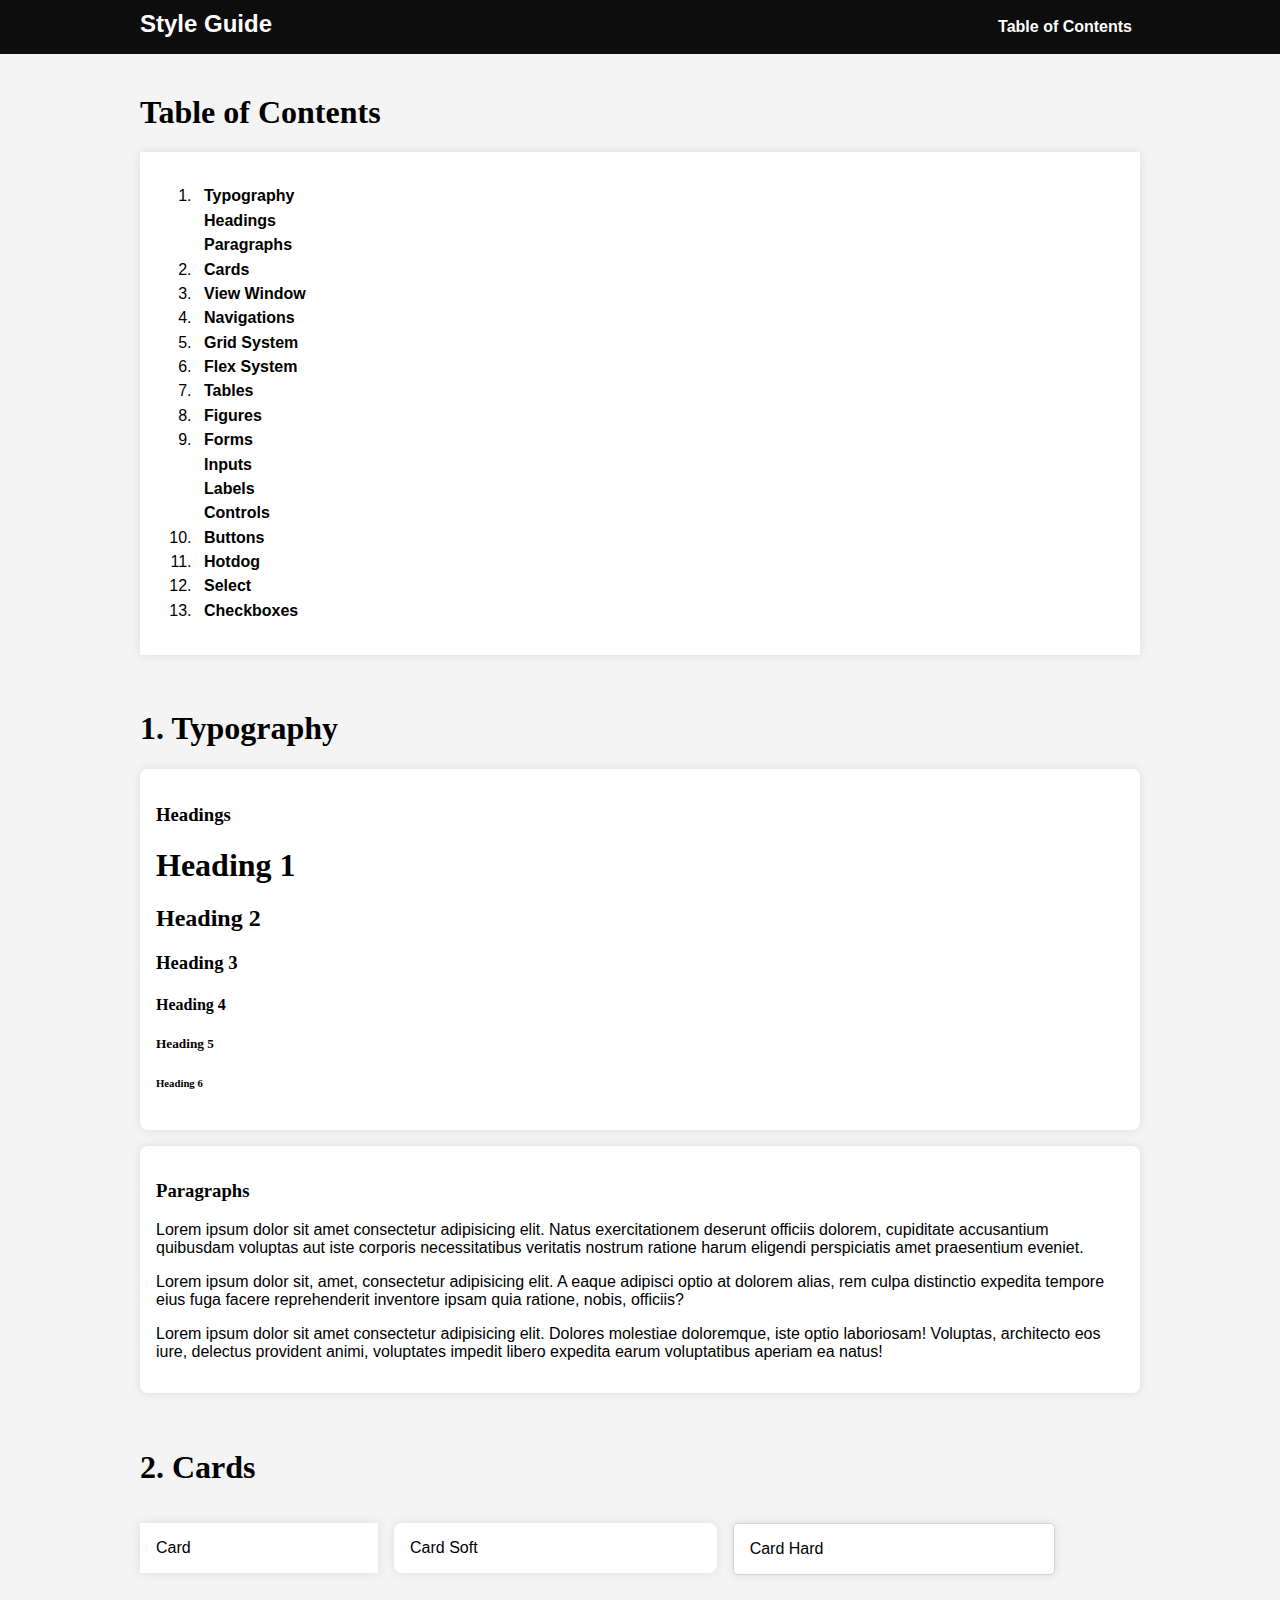
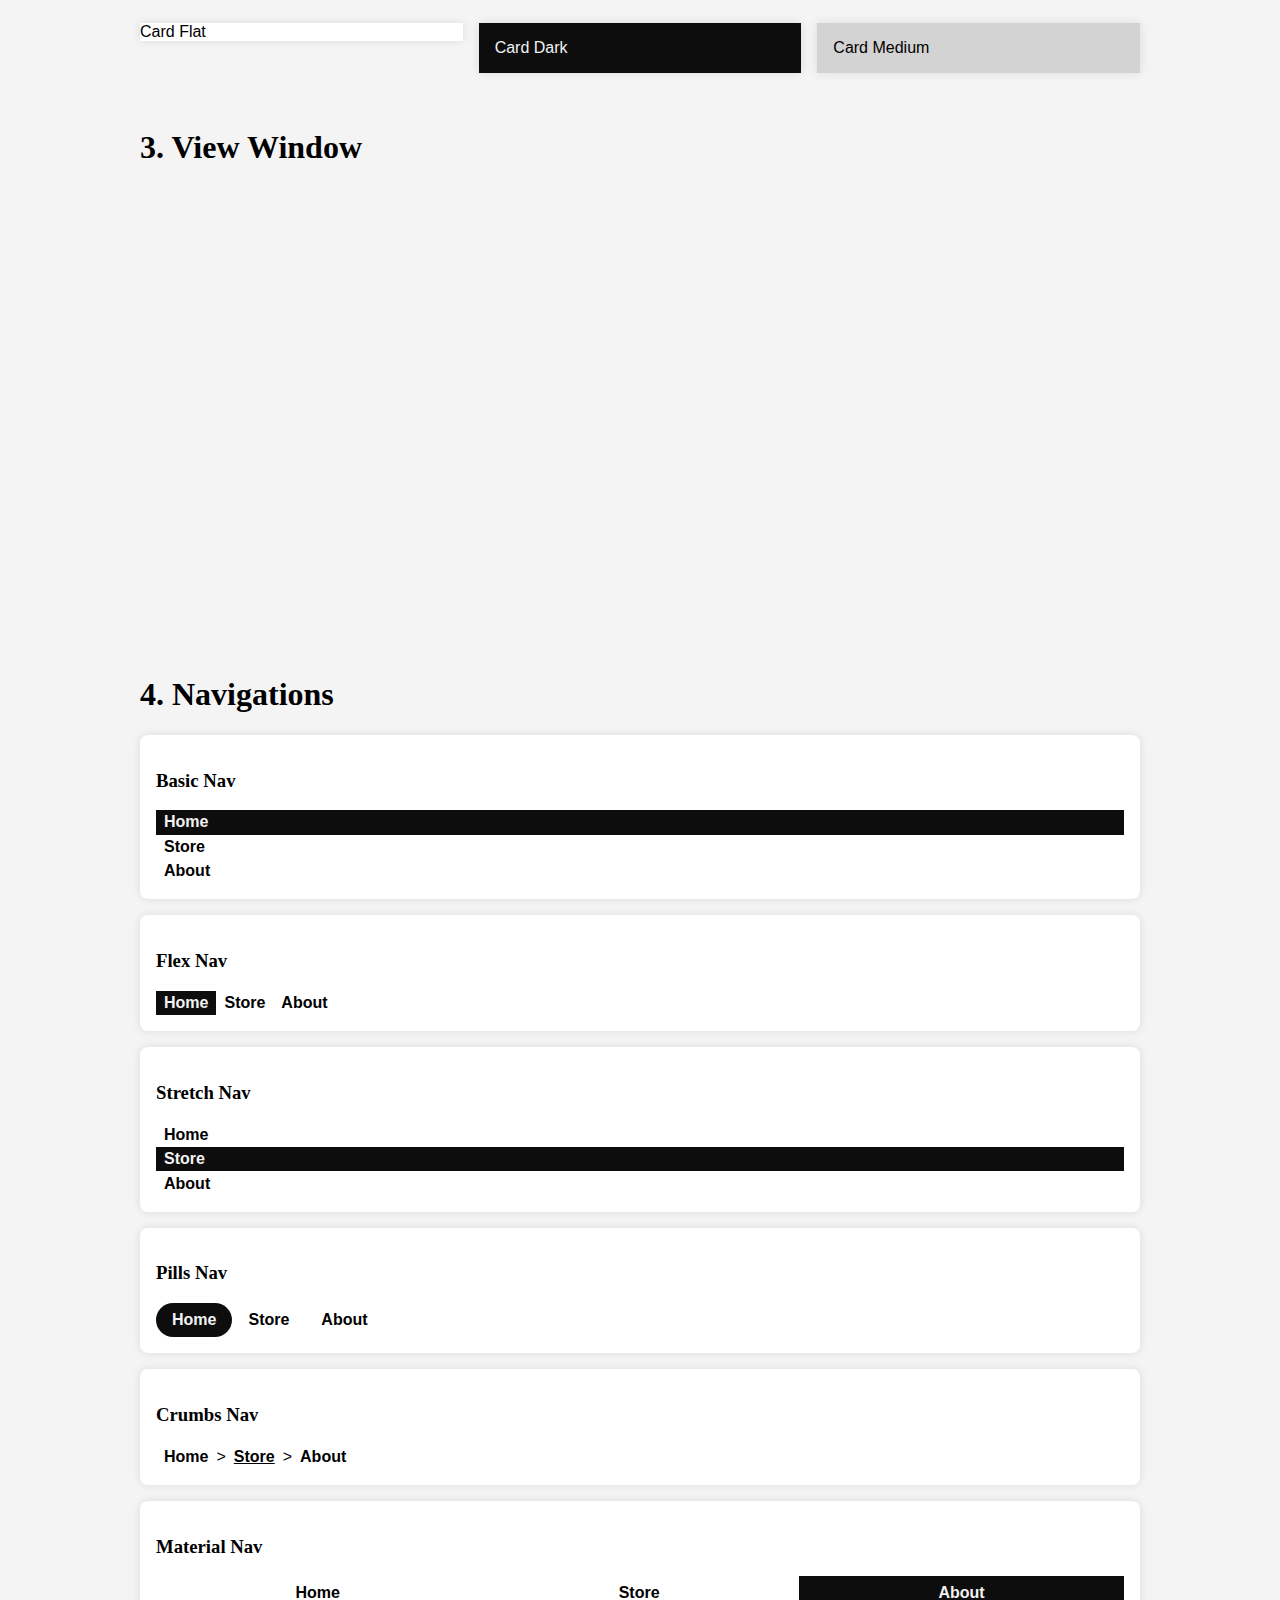
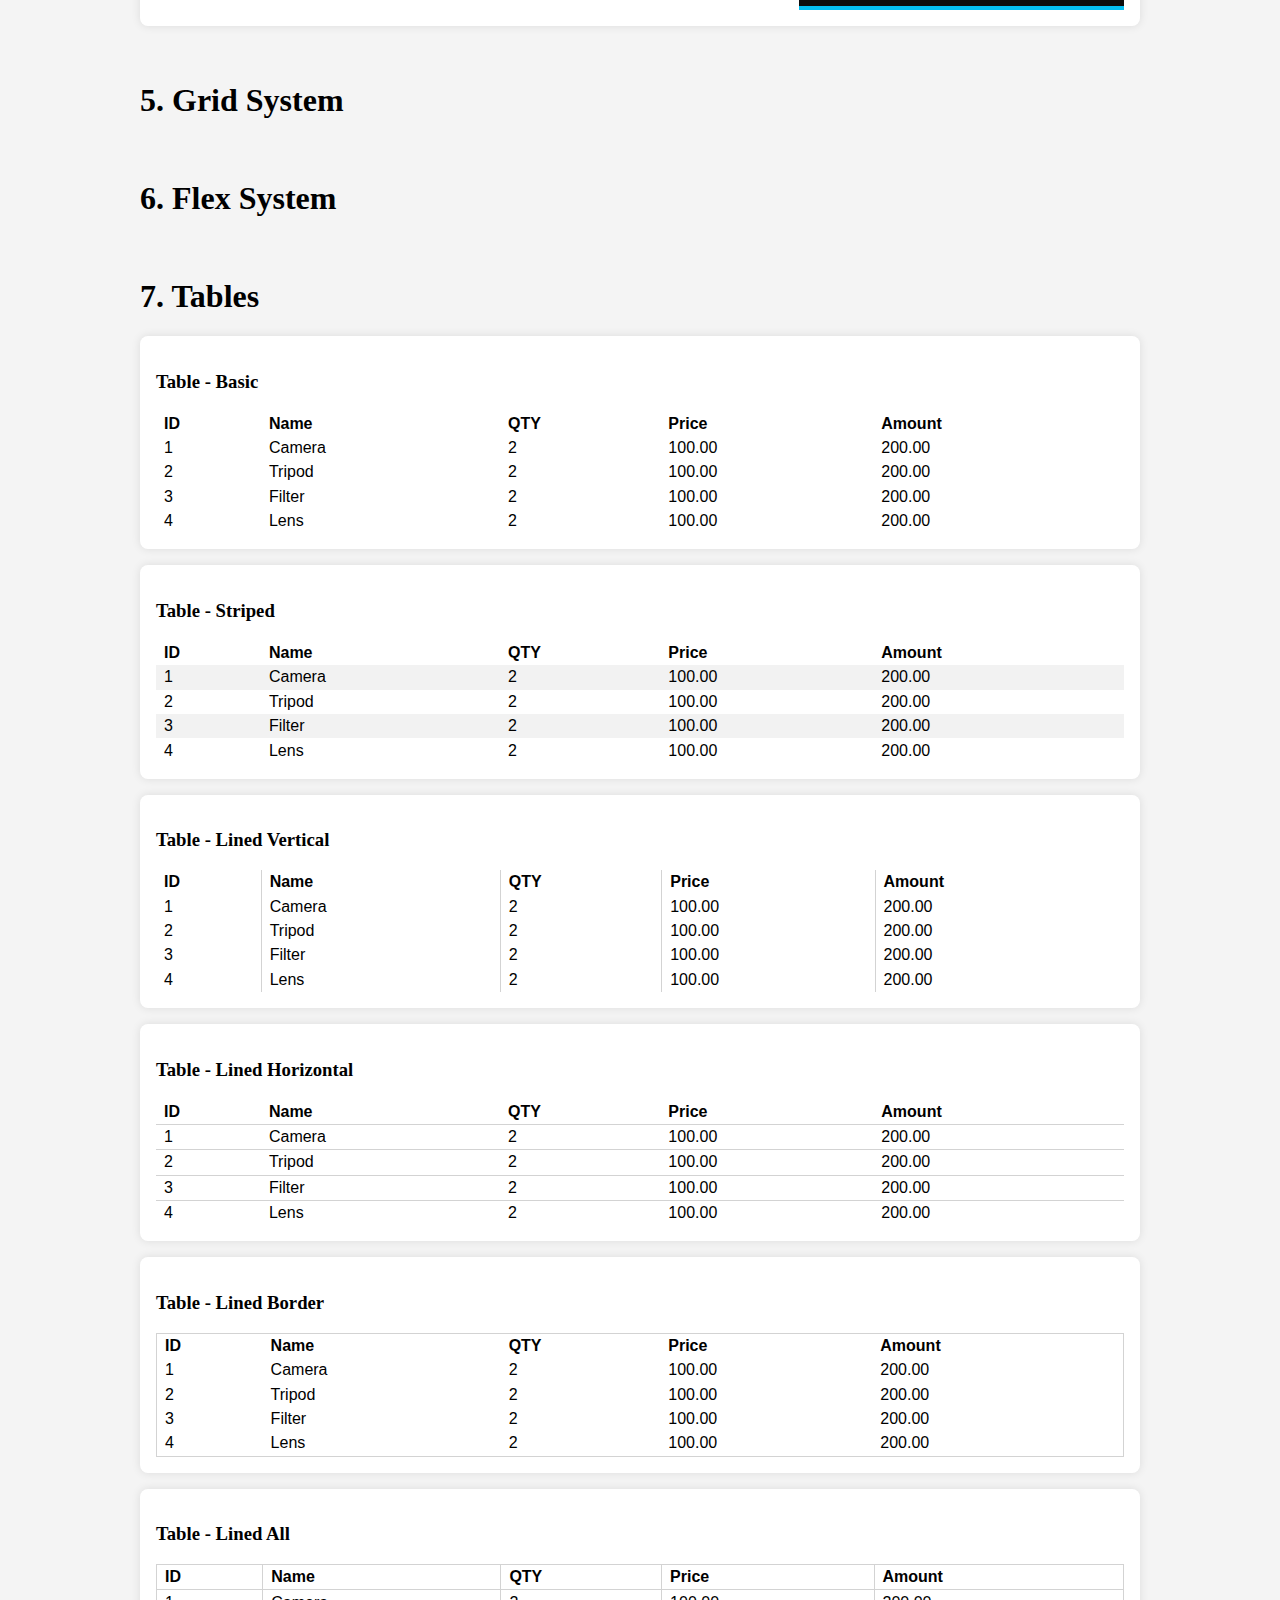
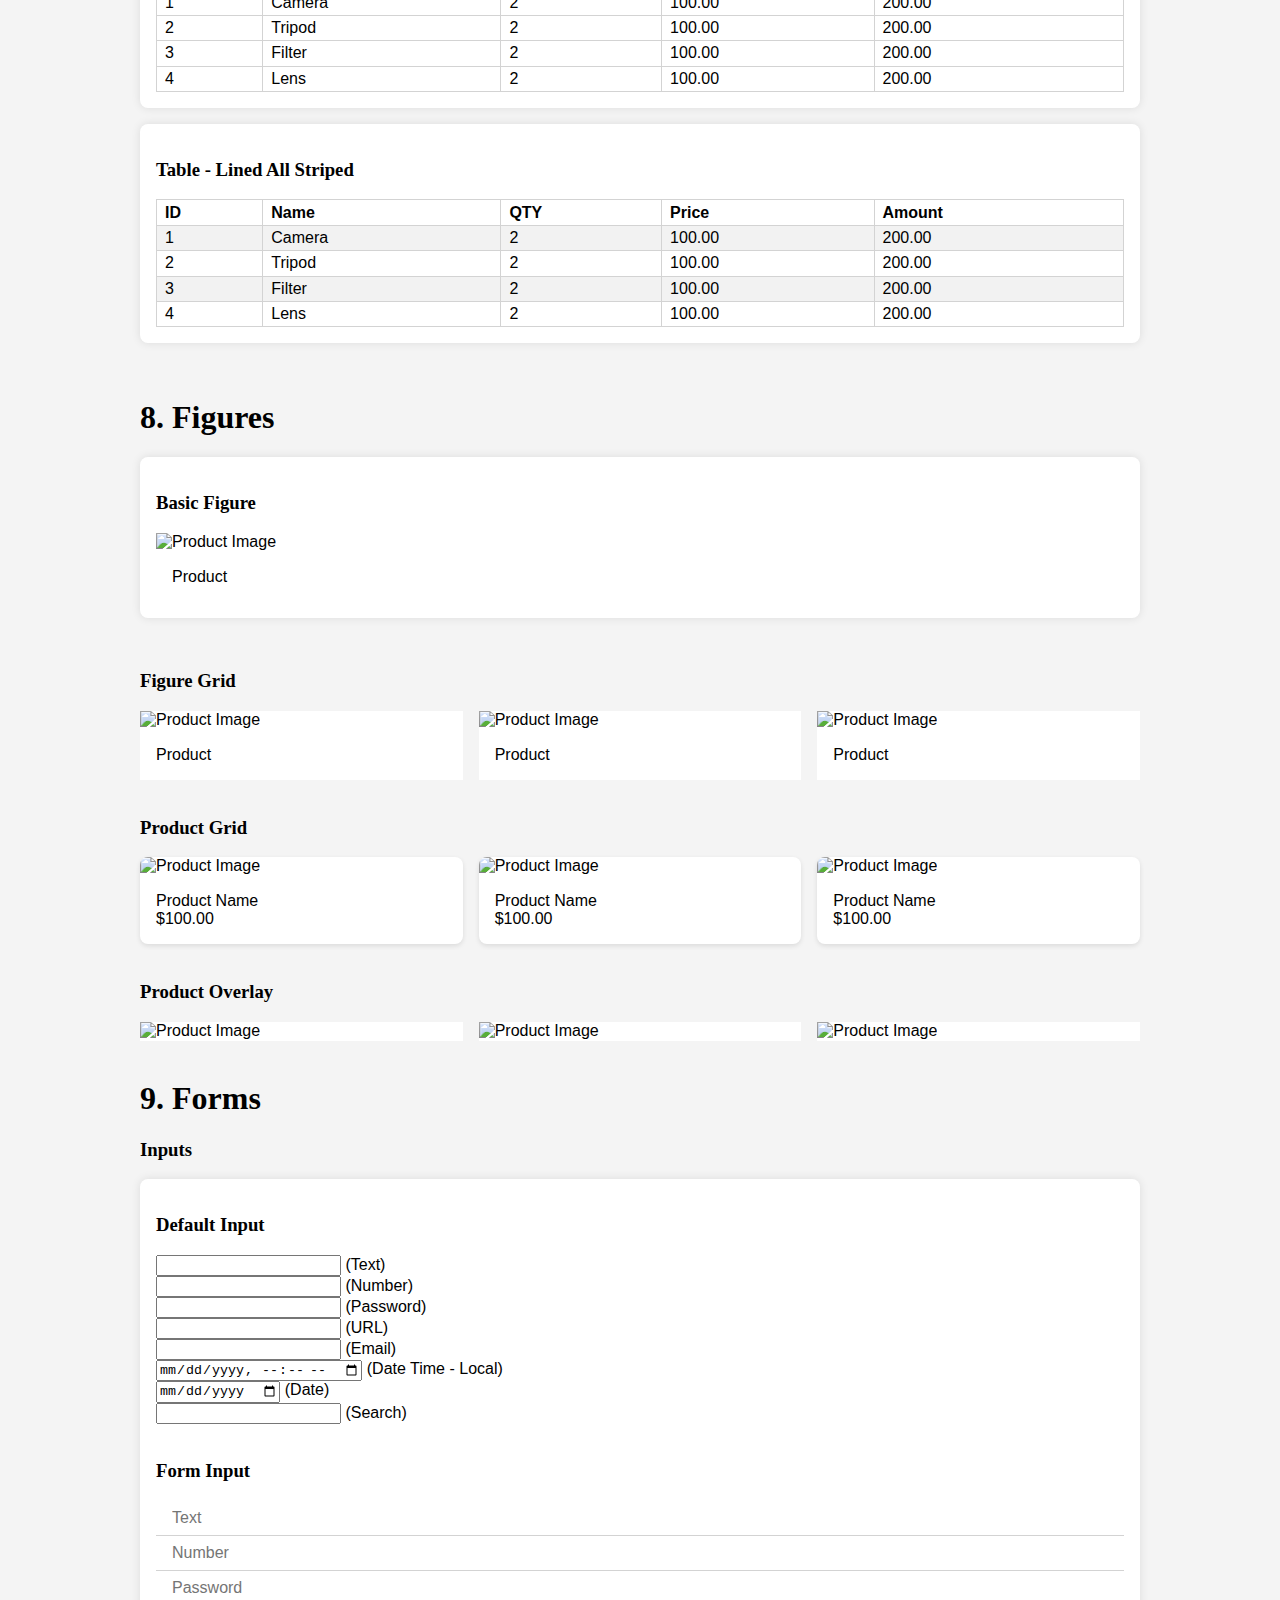
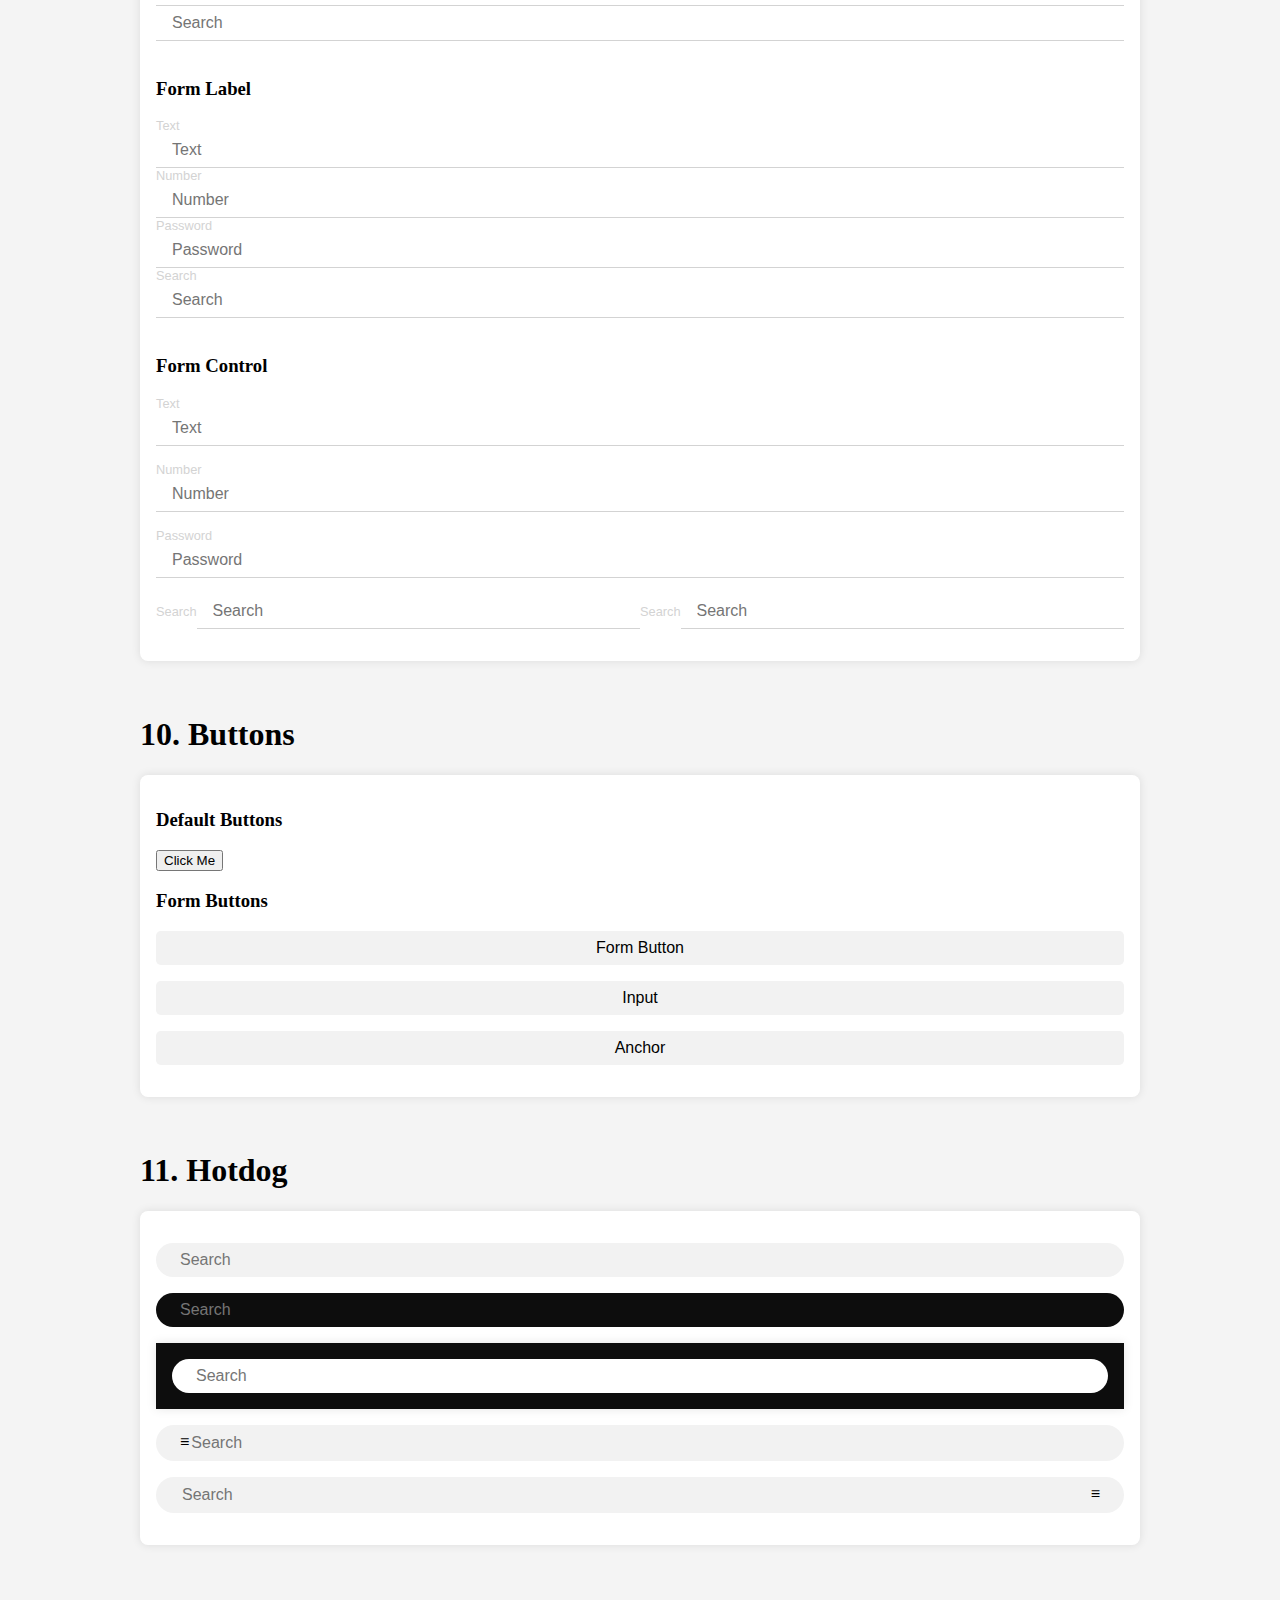
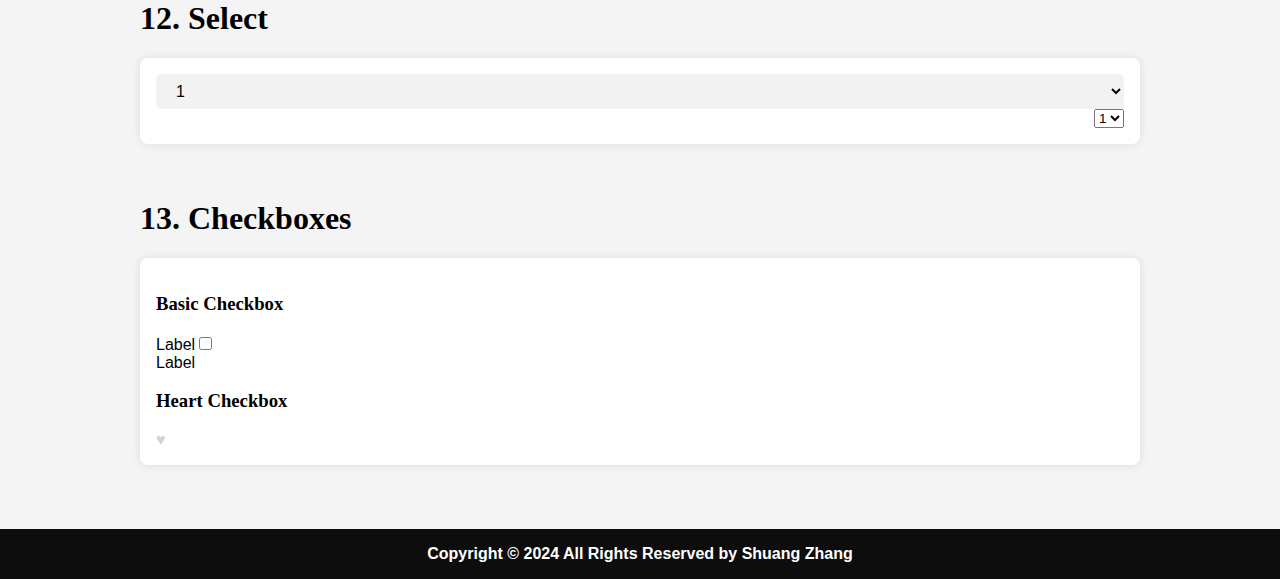
==== zhang.shuang/styleguide/index.html @ e78cc2ab "assigment 5" ====
<!DOCTYPE html>
<html lang="en">
<head>
	<meta charset="UTF-8">
	<meta name="viewport" content="width=device-width, initial-scale=1.0">

	<title>CSS Styleguide (Shuang)</title>

	<link rel="stylesheet" href="../lib/css/styleguide.css">
	<link rel="stylesheet" href="../lib/css/gridsystem.css">
	<link rel="stylesheet" href="../css/storetheme.css">

	<script src="https://code.jquery.com/jquery-3.7.1.min.js"></script>
	<script src="../js/custom.js"></script>
</head>

<body>
	<!-- header>h1+p -->
	<header class="navbar">
		<div class="container display-flex">
			<div class="flex-none site-name">
				<h1>Style Guide</h1>
			</div>
			<div class="flex-stretch"></div>

		    <nav class="flex-none nav">
			    <ul class="container display-flex">
				    <li><a href="#tableofcontents">Table of Contents</a></li>
				</ul>
		    </nav>
		</div>
	</header>

	<!-- Table of Contents -->
	<div class="container" id="tableofcontents">
		<br>
		<h1>Table of Contents</h1>
		<div class="card">
			<nav class="nav">
				<ol>
					<li><a href="#typography">Typography</a></li>
					<ul>
						<li><a href="#headings">Headings</a></li>
						<li><a href="#paragraphs">Paragraphs</a></li>
					</ul>
					<li><a href="#cards">Cards</a></li>
					<li><a href="#viewwindow">View Window</a></li>
					<li><a href="#navigations">Navigations</a></li>
					<li><a href="#gridsystem">Grid System</a></li>
					<li><a href="#flexsystem">Flex System</a></li>
					<li><a href="#tables">Tables</a></li>
					<li><a href="#figures">Figures</a></li>
					<li><a href="#forms">Forms</a></li>
					<ul>
						<li><a href="#inputs">Inputs</a></li>
						<li><a href="#labels">Labels</a></li>
						<li><a href="#controls">Controls</a></li>
					</ul>
					<li><a href="#buttons">Buttons</a></li>
					<li><a href="#hot-dog">Hotdog</a></li>
					<li><a href="#select">Select</a></li>
					<li><a href="#checkboxes">Checkboxes</a></li>
				</ol>
			</nav>
		</div>
	</div>

	<!-- Typo -->
	<div class="container" id="typography">
		<br>
		<h1>1. Typography</h1>

		<div class="card soft" id="headings">
		    <h3>Headings</h3>
		    <h1>Heading 1</h1>
		    <h2>Heading 2</h2>
		    <h3>Heading 3</h3>
		    <h4>Heading 4</h4>
		    <h5>Heading 5</h5>
		    <h6>Heading 6</h6>
		</div>

		<div class="card soft" id="paragraphs">
		    <h3>Paragraphs</h3>
		    <p>Lorem ipsum dolor sit amet consectetur adipisicing elit. Natus exercitationem deserunt officiis dolorem, cupiditate accusantium quibusdam voluptas aut iste corporis necessitatibus veritatis nostrum ratione harum eligendi perspiciatis amet praesentium eveniet.</p>
		    <p>Lorem ipsum dolor sit, amet, consectetur adipisicing elit. A eaque adipisci optio at dolorem alias, rem culpa distinctio expedita tempore eius fuga facere reprehenderit inventore ipsam quia ratione, nobis, officiis?</p>
		    <p>Lorem ipsum dolor sit amet consectetur adipisicing elit. Dolores molestiae doloremque, iste optio laboriosam! Voluptas, architecto eos iure, delectus provident animi, voluptates impedit libero expedita earum voluptatibus aperiam ea natus!</p>
		</div>
	</div>

	<!-- Cards -->
	<div class="container" id="cards">
		<br>
		<h1>2. Cards</h1>

		<div class="grid gap">
			<div class="col-xs-12 col-md-3">
				<div class="card">Card</div>
			</div>

			<div class="col-xs-12 col-md-4">
				<div class="card soft">Card Soft</div>
			</div>

			<div class="col-xs-12 col-md-4">
				<div class="card hard">Card Hard</div>
			</div>

			<div class="col-xs-12 col-md-4">
				<div class="card flat">Card Flat</div>
			</div>

			<div class="col-xs-12 col-md-4">
				<div class="card dark">Card Dark</div>
			</div>

			<div class="col-xs-12 col-md-4">
				<div class="card medium">Card Medium</div>
			</div>
		</div>
	</div>

	<!-- View Window -->
	<div class="container" id="viewwindow">
		<br>
		<h1>3. View Window</h1>
		<div class="view-window" style="background-image: url('../img/50percentoff.jpg')">
	</div>
	</div>


	<div class="container" id="navigations">
		<br>
		<h1>4. Navigations</h1>

		<script>
        	const makeNav = (classes = '') => {
            const links = ['Home', 'Store', 'About'];
            let ran = Math.floor(Math.random() * links.length);
            document.write(`
            <div>
                <nav class="${classes}">
                    <ul>
                        ${links.reduce((r, o, i) => {
                            return r+`<li class="${ran==i?'active':''}"><a href="#">${o}</a></li>`
                        }, '')}
                    </ul>
                </nav>
            </div>
            `);
        	}
    	</script>

		<div class="card soft">
			<h3>Basic Nav</h3>
			<script>makeNav('nav')</script>
		</div>

		<div class="card soft">
			<h3>Flex Nav</h3>
			<script>makeNav('nav nav-flex')</script>
		</div>

		<div class="card soft">
			<h3>Stretch Nav</h3>
			<script>makeNav('nav stretch-flex')</script>
		</div>

		<div class="card soft">
			<h3>Pills Nav</h3>
			<script>makeNav('nav nav-pills')</script>
		</div>

		<div class="card soft">
			<h3>Crumbs Nav</h3>
			<script>makeNav('nav nav-crumbs')</script>
		</div>

		<div class="card soft">
			<h3>Material Nav</h3>
			<script>makeNav('nav nav-material')</script>
		</div>

		<script>
			$("#navigations a").on("click",function(e){
            	e.preventDefault();
            	$(this).closest("li").addClass("active")
            	.siblings().removeClass("active")
        	})
		</script>

	</div>


	<div class="container" id="gridsystem">
		<br>
		<h1>5. Grid System</h1>
	</div>



	<div class="container" id="flexsystem">
		<br>
		<h1>6. Flex System</h1>
	</div>


	<!-- Tables -->
	<script>
	const makeTable = (classes='') => {
	    const head = ['ID','Name','QTY','Price','Amount'];
	    const body = [
	        ['Camera','2','100.00','200.00'],
	        ['Tripod','2','100.00','200.00'],
	        ['Filter','2','100.00','200.00'],
	        ['Lens','2','100.00','200.00'],
    	];

    document.write(`
    <table class="${classes}">
        <thead><tr>${head.reduce((r,o)=>r+`<th>${o}</th>`,'')}</tr></thead>
        <tbody>${body.reduce((r,o,i)=>r+
            `<tr>${
                [i+1,...o].reduce((r,o)=>r+`<td>${o}</td>`,'')
            }</tr>`,'')
        }</tbody>
    </table>
    `);
	}
	</script>

	<div class="container" id="tables">
		<br>
		<h1>7. Tables</h1>

		<div class="card soft">
			<h3>Table - Basic</h3>
			<script>makeTable("table")</script>
		</div>

		<div class="card soft">
			<h3>Table - Striped</h3>
			<script>makeTable("table table-striped")</script>
		</div>

		<div class="card soft">
			<h3>Table - Lined Vertical</h3>
			<script>makeTable("table table-lined table-vertical")</script>
		</div>

		<div class="card soft">
			<h3>Table - Lined Horizontal</h3>
			<script>makeTable("table table-lined table-horizontal")</script>
		</div>

		<div class="card soft">
			<h3>Table - Lined Border</h3>
			<script>makeTable("table table-lined table-border")</script>
		</div>

		<div class="card soft">
			<h3>Table - Lined All</h3>
			<script>makeTable("table table-lined table-all")</script>
		</div>

		<div class="card soft">
			<h3>Table - Lined All Striped</h3>
			<script>makeTable("table table-lined table-vertical table-horizontal table-border table-striped")</script>
		</div>
	</div>

	<!-- Figures -->
	<div class="container" id="figures">
		<br>
		<h1>8. Figures</h1>
		<div class="card soft">
			<h3>Basic Figure</h3>
			<figure class="figure">
				<img src="https://placehold.co/200x300?text=product" alt="Product Image">
				<figcaption>Product</figcaption>
			</figure>
		</div>

		<br>
		<h3>Figure Grid</h3>
		<div class="grid gap">
			<div class="col-xs-12 col-md-4">
				<figure class="figure">
					<img src="https://placehold.co/200x300?text=product" alt="Product Image">
					<figcaption>Product</figcaption>
				</figure>
			</div>

			<div class="col-xs-12 col-md-4">
				<figure class="figure">
					<img src="https://placehold.co/200x300?text=product" alt="Product Image">
					<figcaption>Product</figcaption>
				</figure>
			</div>

			<div class="col-xs-12 col-md-4">
				<figure class="figure">
					<img src="https://placehold.co/200x300?text=product" alt="Product Image">
					<figcaption>Product</figcaption>
				</figure>
			</div>
		</div>

		<br>
		<h3>Product Grid</h3>
		<div class="grid gap">
			<div class="col-xs-12 col-md-4">
				<figure class="figure product">
					<img src="https://placehold.co/200x300?text=product" alt="Product Image">
					<figcaption> 
						<div>Product Name</div>
						<div>$100.00</div>
					</figcaption>
				</figure>
			</div>

			<div class="col-xs-12 col-md-4">
				<figure class="figure product">
					<img src="https://placehold.co/200x300?text=product" alt="Product Image">
					<figcaption> 
						<div>Product Name</div>
						<div>$100.00</div>
					</figcaption>
				</figure>
			</div>

			<div class="col-xs-12 col-md-4">
				<figure class="figure product">
					<img src="https://placehold.co/200x300?text=product" alt="Product Image">
					<figcaption> 
						<div>Product Name</div>
						<div>$100.00</div>
					</figcaption>
				</figure>
			</div>
		</div>

		<br>
		<h3>Product Overlay</h3>
		<div class="grid gap">
			<div class="col-xs-12 col-md-4">
				<figure class="figure product-overlay">
					<img src="https://placehold.co/200x300?text=product" alt="Product Image">
					<figcaption> 
						<div class="caption-body">
							<div>Product Name</div>
							<div>$100.00</div>
						</div>
					</figcaption>
				</figure>
			</div>

			<div class="col-xs-12 col-md-4">
				<figure class="figure product-overlay">
					<img src="https://placehold.co/200x300?text=product" alt="Product Image">
					<figcaption> 
						<div class="caption-body">
							<div>Product Name</div>
							<div>$100.00</div>
						</div>
					</figcaption>
				</figure>
			</div>

			<div class="col-xs-12 col-md-4">
				<figure class="figure product-overlay">
					<img src="https://placehold.co/200x300?text=product" alt="Product Image">
					<figcaption> 
						<div class="caption-body">
							<div>Product Name</div>
							<div>$100.00</div>
						</div>
					</figcaption>
				</figure>
			</div>
		</div>
	</div>
	
	<div class="container" id="forms">
		<br>
		<h1>9. Forms</h1>
		
		<h3 id="inputs">Inputs</h3>

		<div class="card soft">
			<h3>Default Input</h3>
			<form>
				<input type="text"> (Text)<br>
				<input type="number"> (Number)<br>
				<input type="password"> (Password)<br>
				<input type="url"> (URL)<br>
				<input type="email"> (Email)<br>
				<input type="datetime-local"> (Date Time - Local)<br>
				<input type="date"> (Date)<br>
				<input type="search"> (Search)<br>
			</form>

			<br>
			<h3>Form Input</h3>
			<form>
				<input type="text" placeholder="Text" class="form-input">
				<input type="number" placeholder="Number" class="form-input">
				<input type="password" placeholder="Password" class="form-input">
				<input type="search" placeholder="Search" class="form-input">
			</form>

			<br>
			<h3 id="labels">Form Label</h3>
			<form>
				<label class="form-label">Text</label>
				<input type="text" placeholder="Text" class="form-input">
				<label class="form-label">Number</label>
				<input type="number" placeholder="Number" class="form-input">
				<label class="form-label">Password</label>
				<input type="password" placeholder="Password" class="form-input">
				<label class="form-label">Search</label>
				<input type="search" placeholder="Search" class="form-input">
			</form>

			<br>
			<h3 id="controls">Form Control</h3>
			<form>
				<div class="form-control">
					<label class="form-label">Text</label>
					<input type="text" placeholder="Text" class="form-input">
				</div>
				
				<div class="form-control">
					<label class="form-label">Number</label>
					<input type="number" placeholder="Number" class="form-input">
				</div>
				
				<div class="form-control">
					<label class="form-label">Password</label>
					<input type="password" placeholder="Password" class="form-input">
				</div>
				
				<div class="form-control display-flex flex-align-center">
					<div class="flex-none">
						<label class="form-label">Search</label>
					</div>
					<div class="flex-stretch">
						<input type="search" placeholder="Search" class="form-input">
					</div>
					<div class="flex-none">
						<label class="form-label">Search</label>
					</div>
					<div class="flex-stretch">
						<input type="search" placeholder="Search" class="form-input">
					</div>
				</div>
			</form>
		</div>

		<br>
		<h1 id="buttons">10. Buttons</h1>
		<div class="card soft">
			<h3>Default Buttons</h3>
			<button>Click Me</button>

			<!-- The default look of an element should not be the reason to use it. -->
			<br>
			<h3> Form Buttons</h3>

			<div class="form-control">
				<button type="button" class="form-button">Form Button</button>
			</div>
			<div class="form-control">
				<input type="button" class="form-button" value="Input">
			</div>
			<div class="form-control">
				<a href="#" class="form-button">Anchor</a>
			</div>
		</div>

		<br>
		<h1 id="hot-dog">11. Hotdog</h1>
		<div class="card soft">
			<div class="form-control">
				<form>
					<input type="search" class="hotdog" placeholder="Search">
				</form>
			</div>
			<div class="form-control">
				<form>
					<input type="search" class="hotdog dark" placeholder="Search">
				</form>
			</div>
			<div class="form-control">
				<form class="card dark">
					<input type="search" class="hotdog light" placeholder="Search">
				</form>
			</div>
			<div class="form-control">
				<form class="hotdog">
					<span>&equiv;</span>
					<input type="search" placeholder="Search">
				</form>
			</div>
			<div class="form-control">
				<form class="hotdog">
					<input type="search" placeholder="Search">
					<span>&equiv;</span>
				</form>
			</div>
		</div>

		<br>
		<h1 id="select">12. Select</h1>

		<div class="card soft">
			<div class="form-select">
				<select>
					<option>1</option>
					<option>2</option>
					<option>3</option>
					<option>4</option>
				</select>
			</div>
			<div class="display-flex">
				<div class="flex-stretch"></div>
				<div class="flex-none">
					<select>
						<option>1</option>
						<option>2</option>
						<option>3</option>
						<option>4</option>
					</select>
				</div>
			</div>
		</div>

		<br>
		<h1 id="checkboxes">13. Checkboxes</h1>

		<div class="card soft">
			<h3>Basic Checkbox</h3>
			<label>Label<input type="checkbox" id="input-1"></label>
			<br>
			<label for="input-1">Label</label>

			<br>
			<h3>Heart Checkbox</h3>
			<div class="favorite">
				<input type="checkbox"  id="heart-example" class="hidden">
				<label for="heart-example">&hearts;</label>


			</div>
		</div>



	</div>





  	<footer>
    	<a class="footer" href="index.html">
      	Copyright © 2024 All Rights Reserved by Shuang Zhang
    	</a>
  	</footer>
</body>

</html>
---- zhang.shuang/lib/css/styleguide.css ----
/* CSS RESET */

*, *::after, *::before {
	box-sizing: border-box;
}

:root {
	--color-neutral-light:#F2F2F2;
	--color-neutral-medium:#D3D3D3;
	--color-neutral-dark:#0D0D0D;

	--color-main-light:#C3F1FD;
	--color-main-medium:#05BFF2;
	--color-main-dark:#0488BC;

	--color-black:#000;
	--color-white:#fff;

	--header-height:3rem;
	--spacing::1rem;

	--font-serif: Didot, Georgia, serif;
	--font-sans: "Proxima Nova", Arial, sans-serif;
}

body {
	margin: 0;
	font-size: 100%;
	font-family: Helvetica, Arial, sans-serif;
}

h1,
h2,
h3,
h4,
h5,
h6 {
	font-family: var(--font-serif);
}

a {
	color: inherit;
	font-weight: bold;
	text-decoration:none;
}

a:hover {
	text-decoration: underline;
}



/* LAYOUT CLASSES */

.container {
	max-width: 1000px;
	margin-right: auto;
	margin-left: auto;
}

.display-flex {display: flex;}
.display-inline-flex {display: inline-flex;}
.display-block {display: block;}
.display-inline-block {display: inline-block;}

.flex-stretch { flex: 1 1 auto; }
.flex-none { flex: none; }

.flex-align-center { align-items:center; }
.felx-justify-center { justify-content:center; }



/* SMALL CLASSES */

.media-image {
	max-width: 100%;
	vertical-align: text-bottom;
}

.hidden {
	display: none;
}




/* COMPONENT CLASSES */

.nav ul {
	list-style-type: none;
	margin-top: 0;
	margin-bottom: 0;
	padding-left: 0;
}

	.nav a {
		display: block;
		padding: 0.2em 0.5em;
	}

	.nav a:hover {
		background-color: var(--color-neutral-medium);
		color: var(--color-neutral-dark);
		text-decoration: none;
	}

	.nav .active a {
		background-color: var(--color-neutral-dark);
		color: var(--color-neutral-light);
	}

.nav-material ul,
.nav-crumbs ul,
.nav-pills ul,
.nav-stretch ul,
.nav-flex ul {
	display: flex;
}

.nav-material li,
.nav-stretch li {
	flex:1 1 auto;
	text-align: center;
}

.nav-pills a {
	border-radius: 2em;
	padding: 0.5em 1em;
}

.nav-crumbs a {
	display: inline-block;
}

.nav-crumbs .active a,
.nav-crumbs a:hover {
	background-color: transparent;
	color: inherit;
	text-decoration: underline;
}


.nav-crumbs li:not(:first-child)::before {
	content: '>';
}

.nav-material a {
	padding: 0.5em 1em;
	position: relative;
}

.nav-material .active a:{
	background-color: transparent;
	color: inherit;
}

.nav-material a:hover {
	background-color: var(--color-neutral-light);
	color: inherit;
}

.nav-material a::after{
	content: '';
	position: absolute;
	bottom: 0;
	left: 0;
	width: 100%;
	height: 0;
	background-color: var(--color-main-medium);
	transition: all 0.3s;
}

.nav-material .active a::after{
	height: 4px;
}


.navbar {
	background-color: var(--color-neutral-dark);
	color: var(--color-white);
	line-height: var(--header-height);

}

.navbar h1 {
	font-size: 1.5em;
	margin: 0;
	font-family: var(--font-sans);
}

.site-name .navbar a {
	padding: 0.5em 0.5em;
}

footer{
	background-color: var(--color-neutral-dark);
	color: var(--color-white);
	text-align: center;
	display: flex;
	flex-direction: row;
	justify-content: center;
	margin-top: 4em;
}

footer a {
	padding: 1em;
}

/* CARDS */

.card {
	background-color: var(--color-white);
	box-shadow: 0 0 10px rgba(0,0,0,0.1);
	margin-top: 1em;
	margin-bottom: 1em;
	padding: 1em;

	overflow: hidden;
	position: relative;
}

.card.soft {
	border-radius: 0.5em;
	box-shadow: 0 0 10px rgba(0, 0, 0, 0.1);
}

.card.hard {
	border-radius: 0.3em;
	border: 1px solid var(--color-neutral-medium);
}

.card.dark {
	background-color: var(--color-neutral-dark);
	color: var(--color-neutral-light);
}

.card.medium {
	background-color: var(--color-neutral-medium);
}

.card.flat {
	padding: 0;
}

.cardimage {
	padding: auto;
	padding-top: 2em;
}

.row {
  display: flex;
}

.column {
  flex: 50%;
}



/* VIEWWINDOW COMPONENT */

.view-window {
	height: 50vh;
	position: relative;
	overflow: hidden;
	background-size: cover;
	background-position: center;
	background-attachment: fixed;
}



/* TABLES */
.table {
	width: 100%;
	border-collapse: collapse;
}

.table th,
.table td {
	text-align: left;
	padding:0.2em 0.5em;
}

.table.table-striped tbody tr:nth-child(odd) {
	background-color: var(--color-neutral-light);
}

.table.table-lined.table-all th:not(:first-child),
.table.table-lined.table-all td:not(:first-child),
.table.table-lined.table-vertical th:not(:first-child),
.table.table-lined.table-vertical td:not(:first-child) {
	border-left: 1px solid var(--color-neutral-medium);
}

.table.table-lined.table-all tbody tr,
.table.table-lined.table-horizontal tbody tr{
	border-top: 1px solid var(--color-neutral-medium);
}

.table.table-lined.table-all,
.table.table-lined.table-border {
	border: 1px solid var(--color-neutral-medium);
}



/* FIGURES */
.figure {
	margin: 0;
	background-color: var(--color-white);
}

.figure img {
	width: 100%;
	vertical-align: text-bottom;
}
.figure figcaption {
	padding: 1em;
}



/* FORMS */

.form-control {
	margin: 1em 0;
}

.form-select>select,
.hotdog,
.hotdog input,
.form-button,
.form-input,
.form-item {
	display: inline-block;
	background-color: transparent;
	border-width: 0;
	font: inherit;
	-webkit-appeatance: none;
	color: inherit;
	width: 100%;
	outline: 0;
}

.form-input {
	border-bottom: 1px solid var(--color-neutral-medium);
	padding: 0.5em 1em;
}

.form-input:focus {
	border-bottom-color: var(--color-main-light);
}

.form-label {
	font-size: 0.8em;
	color: var(--color-neutral-medium);
	display: block;
	width: 100%;
}

.form-button {
	background-color: var(--color-neutral-light);
	padding: 0.5em 1em;
	border-radius: 0.3em;
	cursor: pointer;
	text-align: center;
}

.form-button:hover {
	text-decoration: none;
	background-color: var(--color-neutral-medium);
}

.form-button:active {
	background-color: var(--color-main-light);
}

.hotdog {
	background-color: var(--color-neutral-light);
	border-radius: 2em;
	padding: 0.5em 1.5em;
	display: flex;
}

.hotdog.dark {
	background-color: var(--color-neutral-dark);
	color: var(--color-neutral-light);
}

.hotdog.light {
	background-color: var(--color-white);
	color: var(--color-black);
}



.form-select>select {
	padding: 0.5em 1em;
	background-color: var(--color-neutral-light);
	border-radius: 0.3em;
	cursor: pointer;
}

.form-select {
	position: relative;
}
---- zhang.shuang/lib/css/gridsystem.css ----
.grid {
	display:grid;
	grid-template-columns: repeat(12, 1fr);
}

	.grid.ten {
		grid-template-columns: repeat(10, 1fr);
	}

.grid.gap {
	--grid-gap:1em;
	grid-gap:var(--grid-gap);
	gap:var(--grid-gap);
}


/* Extra Small */
@media (min-width:0) { 
	.gap.xs-large {--grid-gap:2em;}
	.gap.xs-medium {--grid-gap:1em;}
	.gap.xs-small {--grid-gap:0.5em;}

	.col-xs-0 { display:none; }
	.col-xs-1 { grid-column: span 1; }
	.col-xs-2 { grid-column: span 2; }
	.col-xs-3 { grid-column: span 3; }
	.col-xs-4 { grid-column: span 4; }
	.col-xs-5 { grid-column: span 5; }
	.col-xs-6 { grid-column: span 6; }
	.col-xs-7 { grid-column: span 7; }
	.col-xs-8 { grid-column: span 8; }
	.col-xs-9 { grid-column: span 9; }
	.col-xs-10 { grid-column: span 10; }
	.col-xs-11 { grid-column: span 11; }
	.col-xs-12 { grid-column: span 12; }
 }

 /* Small */
@media (min-width:380px) { 
	.gap.sm-large {--grid-gap:2em;}
	.gap.sm-medium {--grid-gap:1em;}
	.gap.sm-small {--grid-gap:0.5em;}

	.col-sm-0 { display:none; }
	.col-sm-1 { grid-column: span 1; }
	.col-sm-2 { grid-column: span 2; }
	.col-sm-3 { grid-column: span 3; }
	.col-sm-4 { grid-column: span 4; }
	.col-sm-5 { grid-column: span 5; }
	.col-sm-6 { grid-column: span 6; }
	.col-sm-7 { grid-column: span 7; }
	.col-sm-8 { grid-column: span 8; }
	.col-sm-9 { grid-column: span 9; }
	.col-sm-10 { grid-column: span 10; }
	.col-sm-11 { grid-column: span 11; }
	.col-sm-12 { grid-column: span 12; }
 }

 /* Medium */
@media (min-width:550px) { 
	.gap.md-large {--grid-gap:2em;}
	.gap.md-medium {--grid-gap:1em;}
	.gap.md-small {--grid-gap:0.5em;}

	.col-md-0 { display:none; }
	.col-md-1 { grid-column: span 1; }
	.col-md-2 { grid-column: span 2; }
	.col-md-3 { grid-column: span 3; }
	.col-md-4 { grid-column: span 4; }
	.col-md-5 { grid-column: span 5; }
	.col-md-6 { grid-column: span 6; }
	.col-md-7 { grid-column: span 7; }
	.col-md-8 { grid-column: span 8; }
	.col-md-9 { grid-column: span 9; }
	.col-md-10 { grid-column: span 10; }
	.col-md-11 { grid-column: span 11; }
	.col-md-12 { grid-column: span 12; }
 }

 /* Large */
@media (min-width:900px) { 
	.gap.lg-large {--grid-gap:2em;}
	.gap.lg-medium {--grid-gap:1em;}
	.gap.lg-small {--grid-gap:0.5em;}

	.col-lg-0 { display:none; }
	.col-lg-1 { grid-column: span 1; }
	.col-lg-2 { grid-column: span 2; }
	.col-lg-3 { grid-column: span 3; }
	.col-lg-4 { grid-column: span 4; }
	.col-lg-5 { grid-column: span 5; }
	.col-lg-6 { grid-column: span 6; }
	.col-lg-7 { grid-column: span 7; }
	.col-lg-8 { grid-column: span 8; }
	.col-lg-9 { grid-column: span 9; }
	.col-lg-10 { grid-column: span 10; }
	.col-lg-11 { grid-column: span 11; }
	.col-lg-12 { grid-column: span 12; }
 }

 /* Extra Large */
@media (min-width:1200px) { 
	.gap.xl-large {--grid-gap:2em;}
	.gap.xl-medium {--grid-gap:1em;}
	.gap.xl-small {--grid-gap:0.5em;}
	
	.col-xl-0 { display:none; }
	.col-xl-1 { grid-column: span 1; }
	.col-xl-2 { grid-column: span 2; }
	.col-xl-3 { grid-column: span 3; }
	.col-xl-4 { grid-column: span 4; }
	.col-xl-5 { grid-column: span 5; }
	.col-xl-6 { grid-column: span 6; }
	.col-xl-7 { grid-column: span 7; }
	.col-xl-8 { grid-column: span 8; }
	.col-xl-9 { grid-column: span 9; }
	.col-xl-10 { grid-column: span 10; }
	.col-xl-11 { grid-column: span 11; }
	.col-xl-12 { grid-column: span 12; }
 }
---- zhang.shuang/css/storetheme.css ----
:root {
	--color-offwhite: #f4f4f4;

	--color-main-light:#C3F1FD;
	--color-main-medium:#05BFF2;
	--color-main-dark:#0488BC;
}


body {
	background-color: var(--color-offwhite);
	padding-bottom: 0;
}

.favorite label {
	transition: all 0.3s;
	display: inline-block;
	transform: scale(1,1);
	color: var(--color-neutral-medium);
}

.favorite input:checked + label {
	 color: orangered;
	 transform: scale(1.3,1.3);
}




@media (max-width:800px) {
	.container {
		padding-left: 1em;
		padding-right: 1em;
	}
	.navbar h1 {
		padding-left: 0.5em;
	}
}

@media (max-width:400px) {
	.navbar .display-flex {
		display: block;
	}

	.navbar .nav li {
		line-height: 2em;
	}
}

.mediumimg {
	max-width: 30vw;
}




.figure.product{
	border-radius: 0.5em;
	box-shadow: 0 2px 5px rgba(0, 0, 0, 0.1);
	overflow: hidden;
}

.product-overlay {
	position:relative;
	overflow: hidden;
}

.product-overlay figcaption {
	position: absolute;
	top: 0;
	left: 0;
	width: 100%;
	height:100%;
	background-color: rgba(0, 0, 0, 0.5);
	opacity: 0;
	transition:all 0.3s;
	display: flex;
	align-items: center;
	justify-content: center;
}

.product-overlay:hover figcaption {
	opacity: 1;
}

.product-overlay .caption-body {
	background-color: white;
	border-radius: 0.5em;
	padding: 1em;
	transform: translateY(2em);
	transition: all 0.3s;
}

.product-overlay:hover .caption-body{
	transform: translateY(0);
}

.product-overlay img {
	transform: scale(1,1);
	transition: all 0.3s;
}

.product-overlay:hover img{
	transform: scale(1.4,1.4);
}

@media (ma-width: 600px) {
	.product-overlay figcaption {
		position: relative;
		display: block;
		top:initial;
		left: initial;
		width: 100%;
		height: initial;
		opacity: 1;
		background-color: initial;
	}
	.product-overlay .caption-body {
		transform: none;
		padding-left: 0;
	}
}
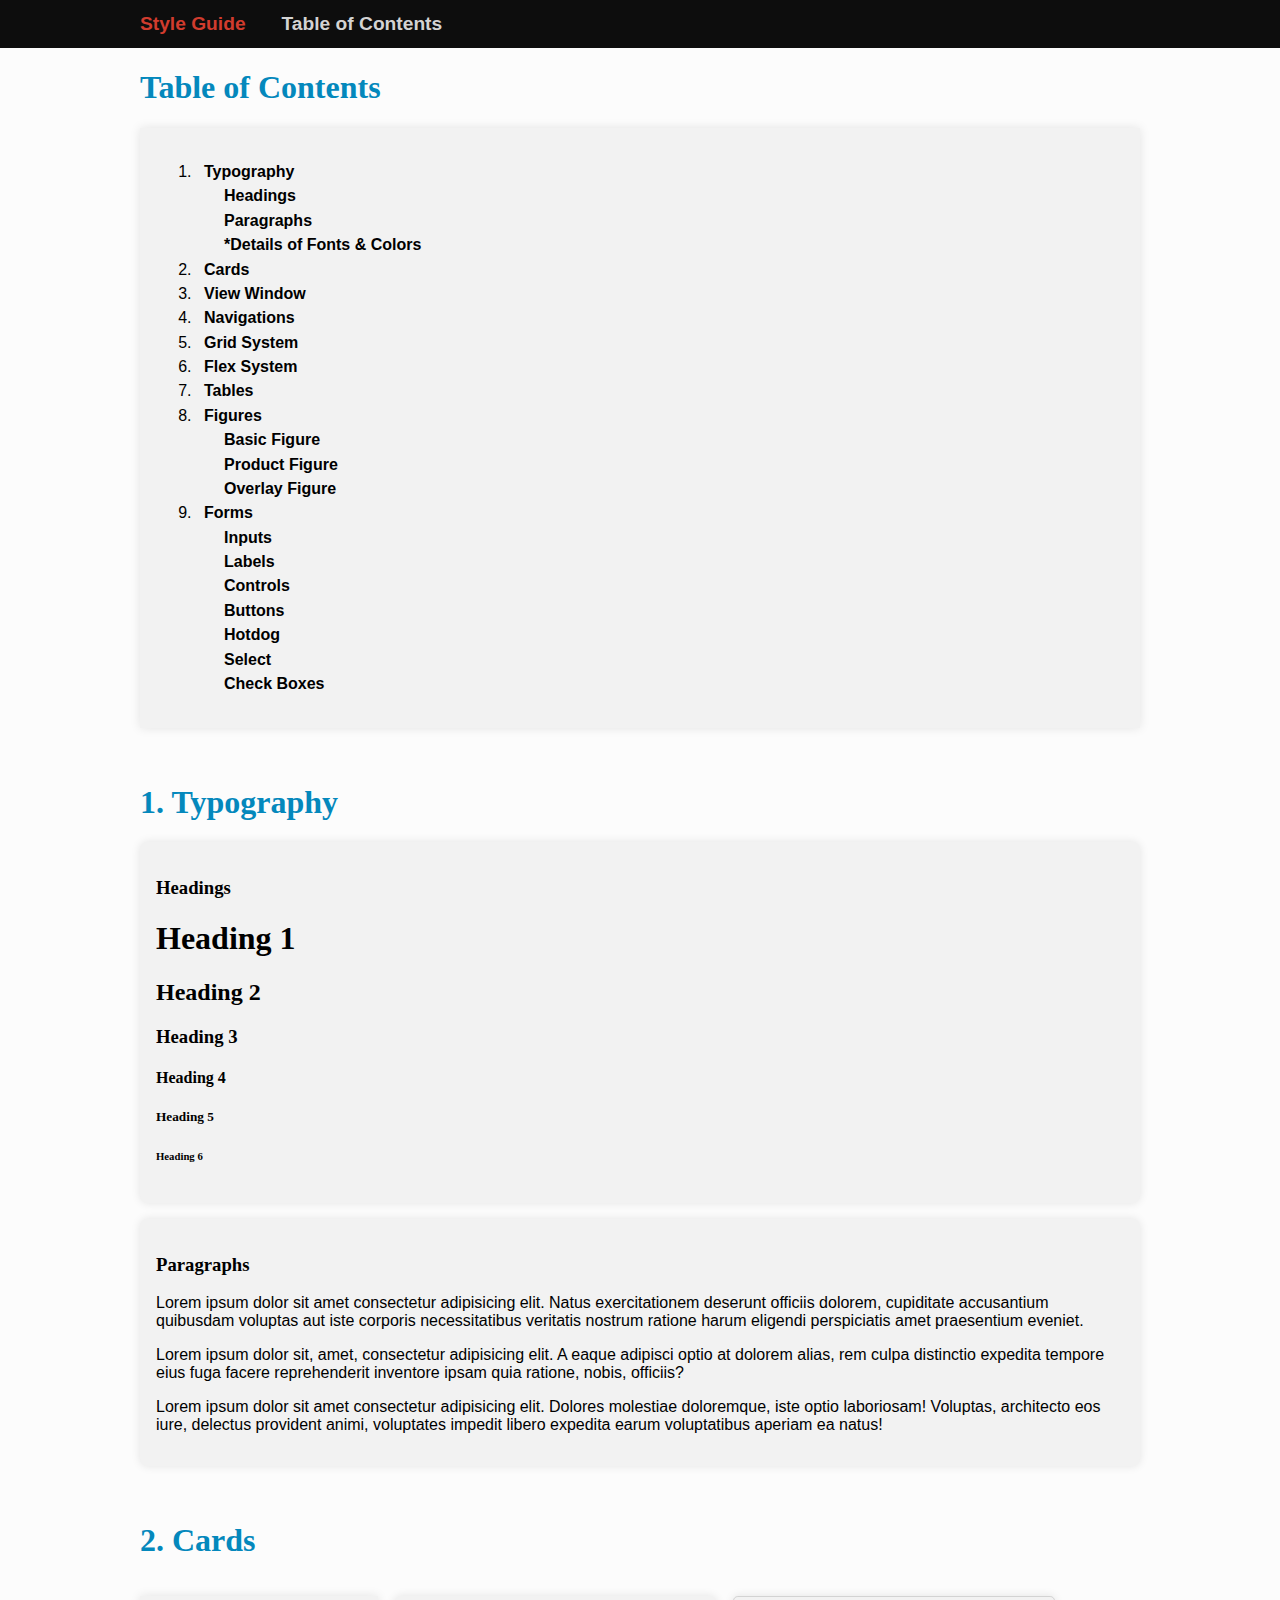
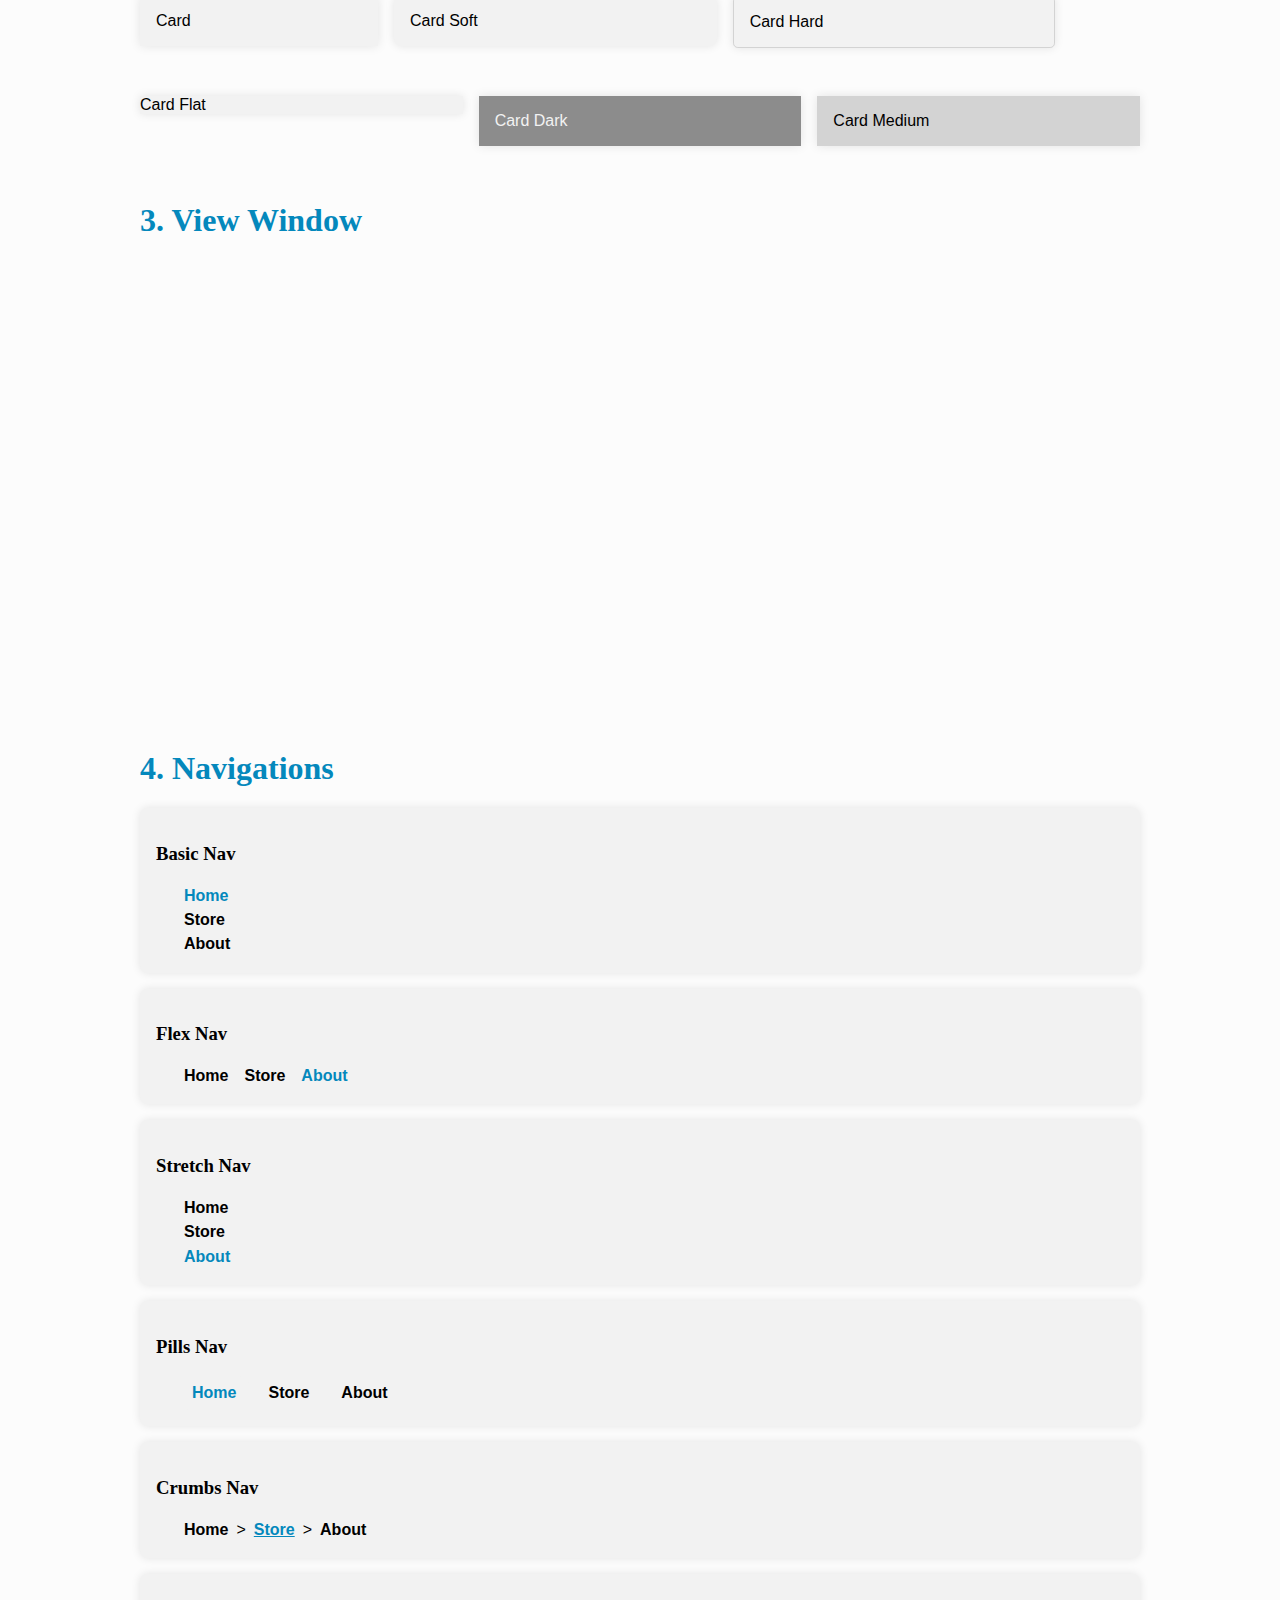
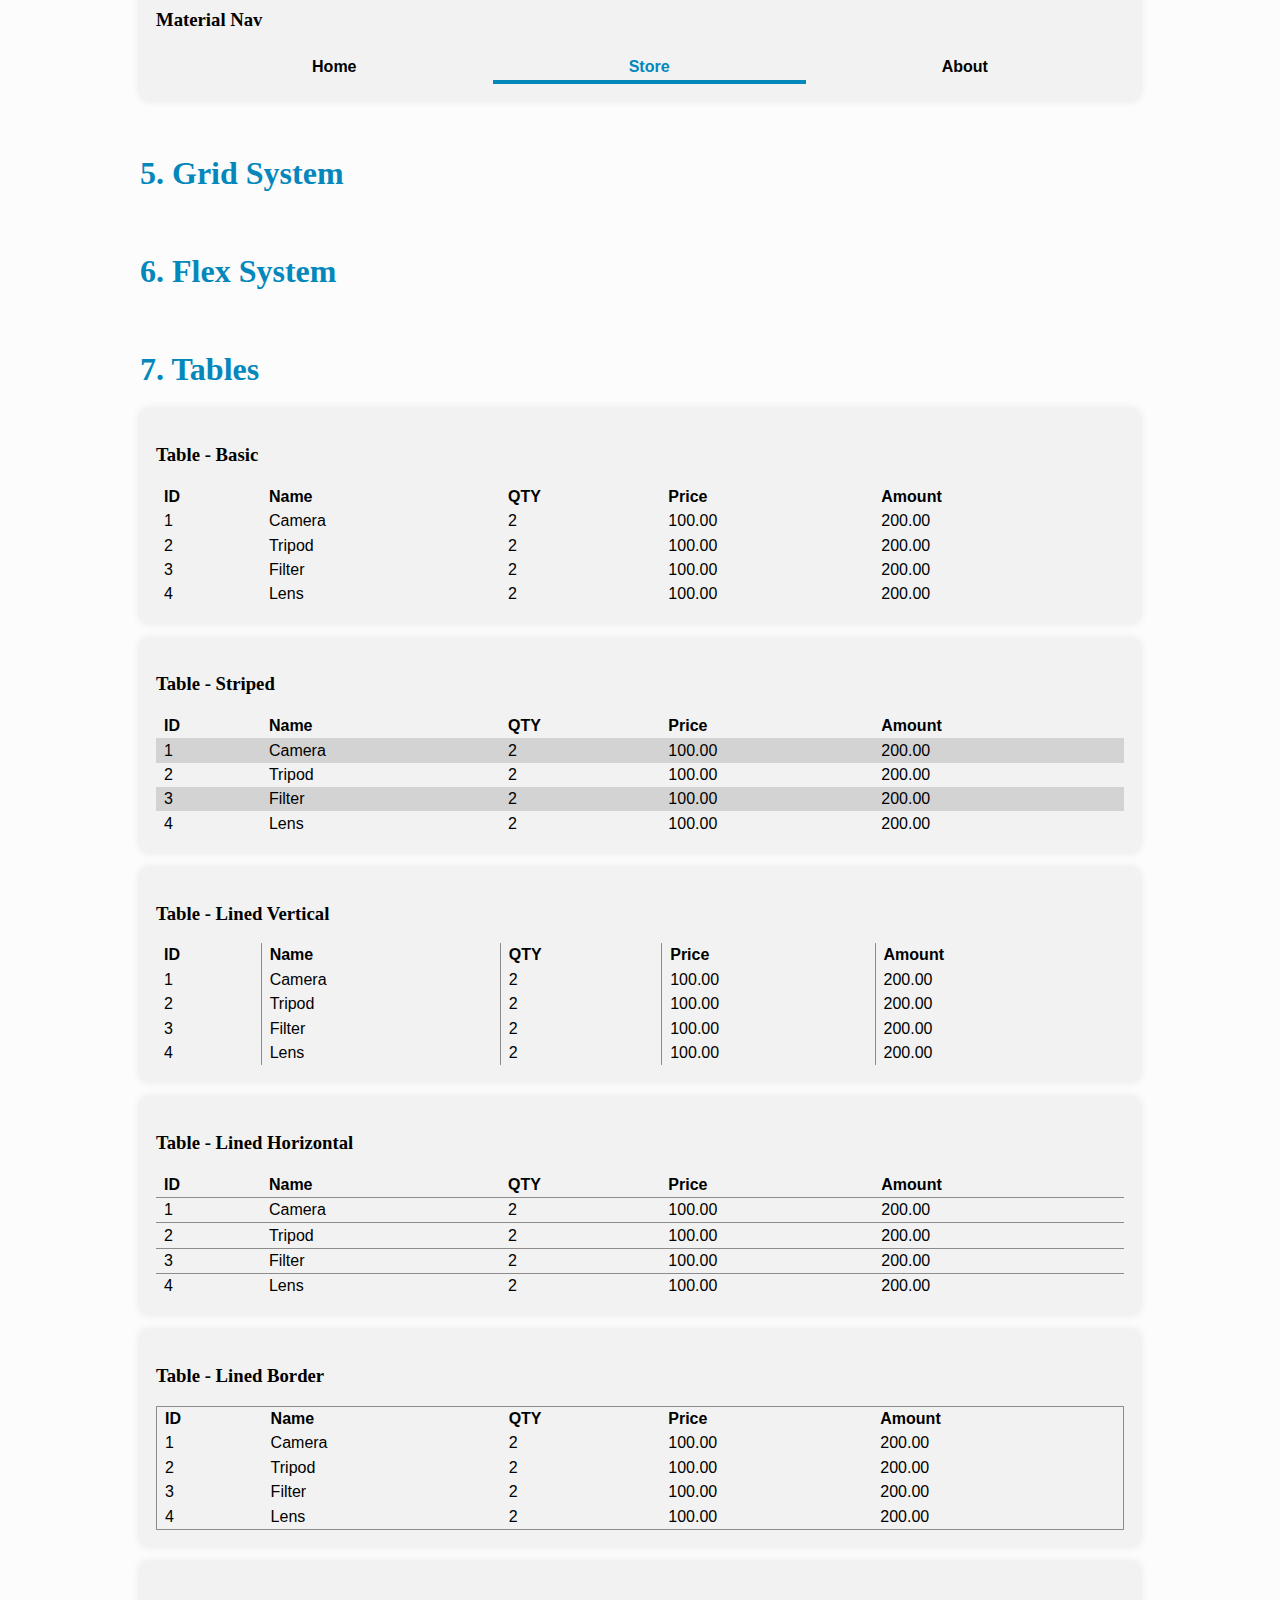
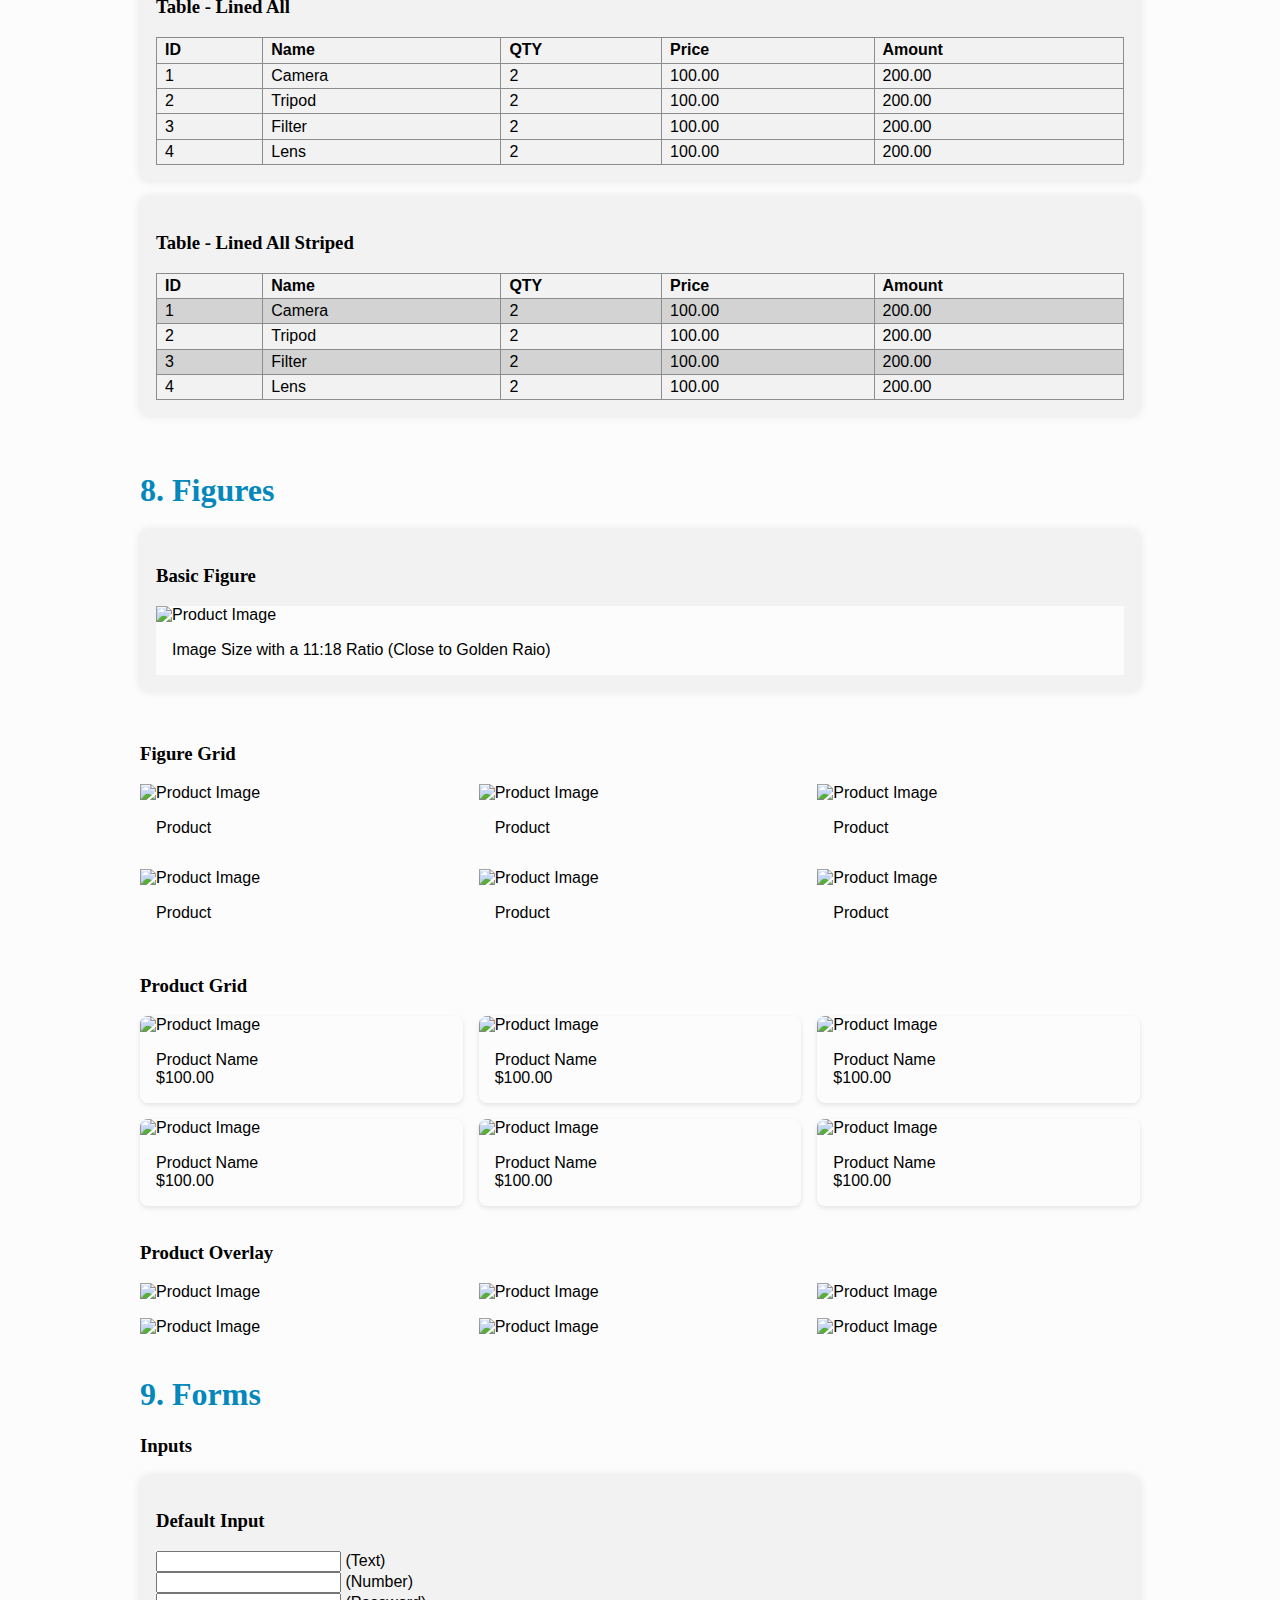
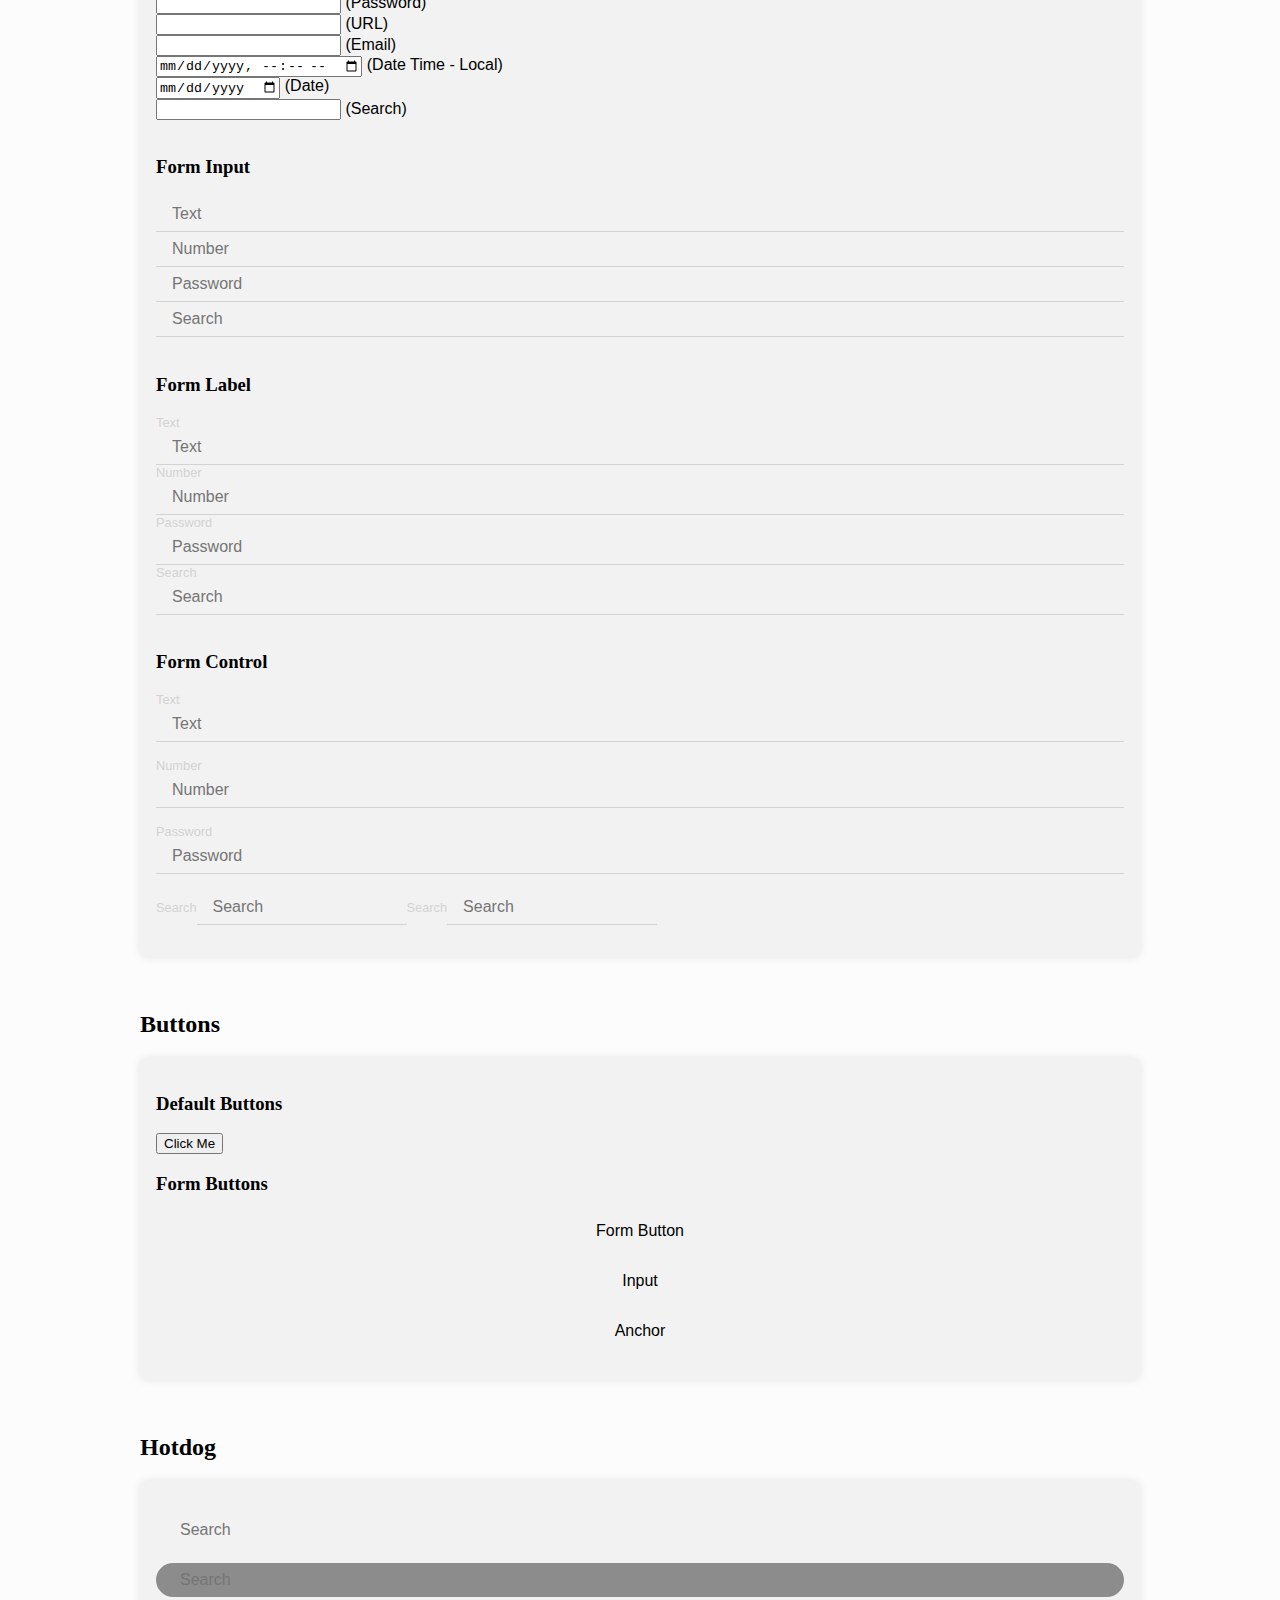
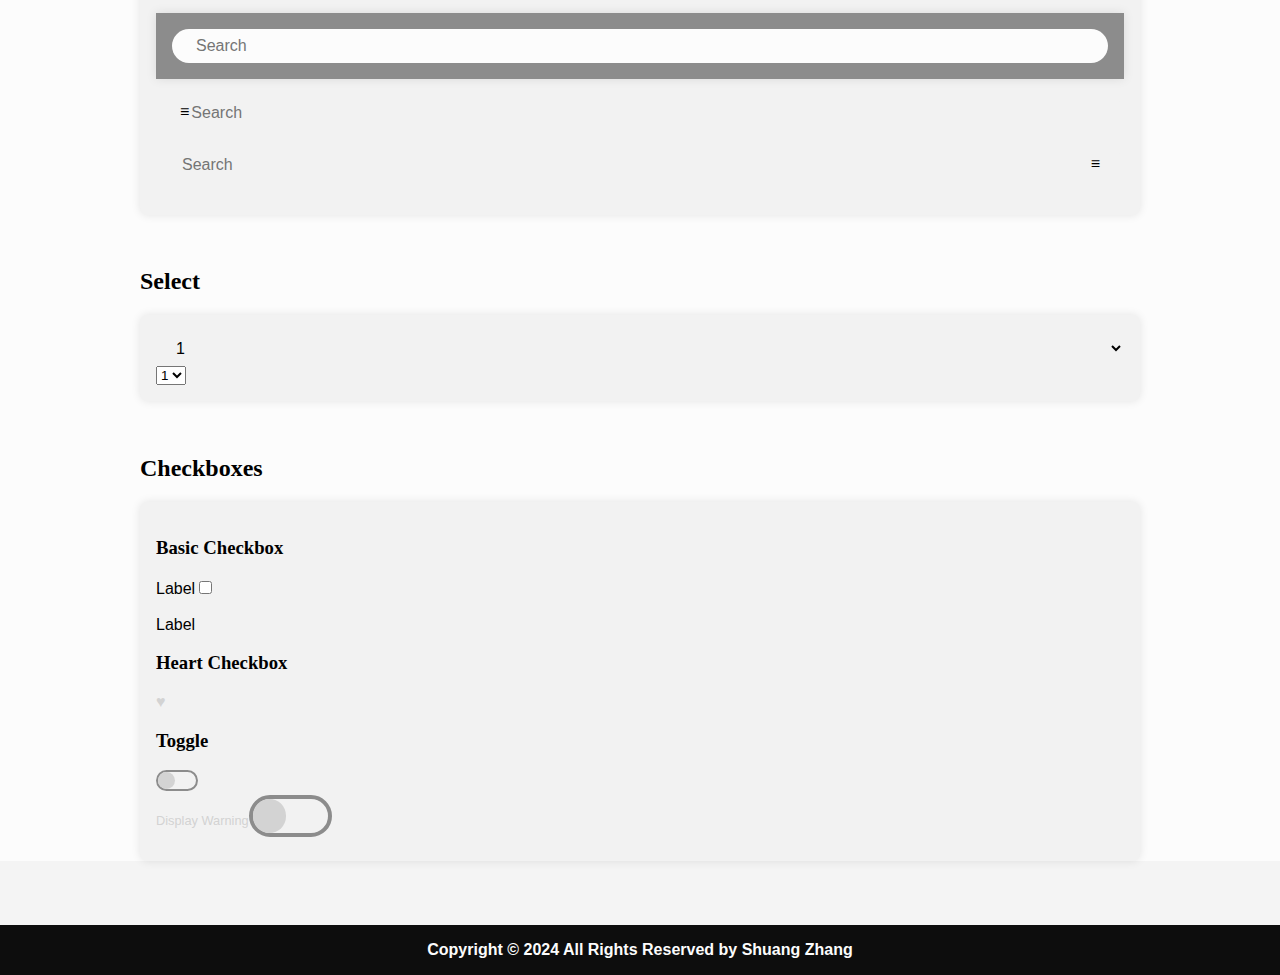
==== commit dadc2dee: "style guide customized" ====
--- a/zhang.shuang/styleguide/index.html
+++ b/zhang.shuang/styleguide/index.html
@@ -4,7 +4,7 @@
 	<meta charset="UTF-8">
 	<meta name="viewport" content="width=device-width, initial-scale=1.0">
 
-	<title>CSS Styleguide (Shuang)</title>
+	<title>Shuang's Style Guide</title>
 
 	<link rel="stylesheet" href="../lib/css/styleguide.css">
 	<link rel="stylesheet" href="../lib/css/gridsystem.css">
@@ -18,513 +18,616 @@
 	<!-- header>h1+p -->
 	<header class="navbar">
 		<div class="container display-flex">
-			<div class="flex-none site-name">
+			<div class="flex-none text-style-9">
 				<h1>Style Guide</h1>
 			</div>
-			<div class="flex-stretch"></div>
-
+				
+			<div class="flex-stretch">
+			</div>
 		    <nav class="flex-none nav">
-			    <ul class="container display-flex">
-				    <li><a href="#tableofcontents">Table of Contents</a></li>
+			    <ul class="container display-flex text-style-4">
+				    <li><a href="#tableofcontents"><h1>Table of Contents</h1></a></li>
 				</ul>
 		    </nav>
 		</div>
 	</header>
 
-	<!-- Table of Contents -->
-	<div class="container" id="tableofcontents">
-		<br>
-		<h1>Table of Contents</h1>
-		<div class="card">
-			<nav class="nav">
-				<ol>
-					<li><a href="#typography">Typography</a></li>
-					<ul>
-						<li><a href="#headings">Headings</a></li>
-						<li><a href="#paragraphs">Paragraphs</a></li>
-					</ul>
-					<li><a href="#cards">Cards</a></li>
-					<li><a href="#viewwindow">View Window</a></li>
-					<li><a href="#navigations">Navigations</a></li>
-					<li><a href="#gridsystem">Grid System</a></li>
-					<li><a href="#flexsystem">Flex System</a></li>
-					<li><a href="#tables">Tables</a></li>
-					<li><a href="#figures">Figures</a></li>
-					<li><a href="#forms">Forms</a></li>
-					<ul>
-						<li><a href="#inputs">Inputs</a></li>
-						<li><a href="#labels">Labels</a></li>
-						<li><a href="#controls">Controls</a></li>
-					</ul>
-					<li><a href="#buttons">Buttons</a></li>
-					<li><a href="#hot-dog">Hotdog</a></li>
-					<li><a href="#select">Select</a></li>
-					<li><a href="#checkboxes">Checkboxes</a></li>
-				</ol>
-			</nav>
-		</div>
-	</div>
-
-	<!-- Typo -->
-	<div class="container" id="typography">
-		<br>
-		<h1>1. Typography</h1>
-
-		<div class="card soft" id="headings">
-		    <h3>Headings</h3>
-		    <h1>Heading 1</h1>
-		    <h2>Heading 2</h2>
-		    <h3>Heading 3</h3>
-		    <h4>Heading 4</h4>
-		    <h5>Heading 5</h5>
-		    <h6>Heading 6</h6>
-		</div>
-
-		<div class="card soft" id="paragraphs">
-		    <h3>Paragraphs</h3>
-		    <p>Lorem ipsum dolor sit amet consectetur adipisicing elit. Natus exercitationem deserunt officiis dolorem, cupiditate accusantium quibusdam voluptas aut iste corporis necessitatibus veritatis nostrum ratione harum eligendi perspiciatis amet praesentium eveniet.</p>
-		    <p>Lorem ipsum dolor sit, amet, consectetur adipisicing elit. A eaque adipisci optio at dolorem alias, rem culpa distinctio expedita tempore eius fuga facere reprehenderit inventore ipsam quia ratione, nobis, officiis?</p>
-		    <p>Lorem ipsum dolor sit amet consectetur adipisicing elit. Dolores molestiae doloremque, iste optio laboriosam! Voluptas, architecto eos iure, delectus provident animi, voluptates impedit libero expedita earum voluptatibus aperiam ea natus!</p>
-		</div>
-	</div>
-
-	<!-- Cards -->
-	<div class="container" id="cards">
-		<br>
-		<h1>2. Cards</h1>
-
-		<div class="grid gap">
-			<div class="col-xs-12 col-md-3">
-				<div class="card">Card</div>
-			</div>
-
-			<div class="col-xs-12 col-md-4">
-				<div class="card soft">Card Soft</div>
-			</div>
-
-			<div class="col-xs-12 col-md-4">
-				<div class="card hard">Card Hard</div>
-			</div>
-
-			<div class="col-xs-12 col-md-4">
-				<div class="card flat">Card Flat</div>
-			</div>
-
-			<div class="col-xs-12 col-md-4">
-				<div class="card dark">Card Dark</div>
-			</div>
-
-			<div class="col-xs-12 col-md-4">
-				<div class="card medium">Card Medium</div>
-			</div>
-		</div>
-	</div>
-
-	<!-- View Window -->
-	<div class="container" id="viewwindow">
-		<br>
-		<h1>3. View Window</h1>
-		<div class="view-window" style="background-image: url('../img/50percentoff.jpg')">
-	</div>
-	</div>
-
-
-	<div class="container" id="navigations">
-		<br>
-		<h1>4. Navigations</h1>
-
+	<main>
+		<!-- Table of Contents -->
+		<div class="container" id="tableofcontents">
+			<h1 class="text-style-8">Table of Contents</h1>
+			<div class="card">
+				<nav class="nav">
+					<ol>
+						<li><a href="#typography">Typography</a></li>
+
+						<ul>
+							<li><a href="#headings">Headings</a></li>
+							<li><a href="#paragraphs">Paragraphs</a></li>
+							<li><a href="colorandfontguide.html">*Details of Fonts & Colors</a></li>
+						</ul>
+
+						<li><a href="#cards">Cards</a></li>
+						<li><a href="#viewwindow">View Window</a></li>
+						<li><a href="#navigations">Navigations</a></li>
+						<li><a href="#gridsystem">Grid System</a></li>
+						<li><a href="#flexsystem">Flex System</a></li>
+						<li><a href="#tables">Tables</a></li>
+						<li><a href="#figures">Figures</a></li>
+						
+						<ul>
+							<li><a href="#basicfigure">Basic Figure</a></li>
+							<li><a href="#productfigure">Product Figure</a></li>
+							<li><a href="#overlayfigure">Overlay Figure</a></li>
+						</ul>
+						
+						<li><a href="#forms">Forms</a></li>
+						
+						<ul>
+							<li><a href="#inputs">Inputs</a></li>
+							<li><a href="#labels">Labels</a></li>
+							<li><a href="#controls">Controls</a></li>
+							<li><a href="#buttons">Buttons</a></li>
+							<li><a href="#hot-dog">Hotdog</a></li>
+							<li><a href="#select">Select</a></li>
+							<li><a href="#checkboxes">Check Boxes</a></li>
+						</ul>						
+					</ol>
+				</nav>
+			</div>
+		</div>
+
+		<!-- Typo -->
+		<div class="container" id="typography">
+			<br>
+			<h1 class="text-style-8">1. Typography</h1>
+
+			<div class="card soft" id="headings">
+			    <h3>Headings</h3>
+			    <h1>Heading 1</h1>
+			    <h2>Heading 2</h2>
+			    <h3>Heading 3</h3>
+			    <h4>Heading 4</h4>
+			    <h5>Heading 5</h5>
+			    <h6>Heading 6</h6>
+			</div>
+
+			<div class="card soft" id="paragraphs">
+			    <h3>Paragraphs</h3>
+			    <p class="leading-1">Lorem ipsum dolor sit amet consectetur adipisicing elit. Natus exercitationem deserunt officiis dolorem, cupiditate accusantium quibusdam voluptas aut iste corporis necessitatibus veritatis nostrum ratione harum eligendi perspiciatis amet praesentium eveniet.</p>
+			    <p>Lorem ipsum dolor sit, amet, consectetur adipisicing elit. A eaque adipisci optio at dolorem alias, rem culpa distinctio expedita tempore eius fuga facere reprehenderit inventore ipsam quia ratione, nobis, officiis?</p>
+			    <p>Lorem ipsum dolor sit amet consectetur adipisicing elit. Dolores molestiae doloremque, iste optio laboriosam! Voluptas, architecto eos iure, delectus provident animi, voluptates impedit libero expedita earum voluptatibus aperiam ea natus!</p>
+			</div>
+		</div>
+
+		<!-- Cards -->
+		<div class="container" id="cards">
+			<br>
+			<h1 class="text-style-8">2. Cards</h1>
+
+			<div class="grid gap">
+				<div class="col-xs-12 col-md-3">
+					<div class="card">Card</div>
+				</div>
+
+				<div class="col-xs-12 col-md-4">
+					<div class="card soft">Card Soft</div>
+				</div>
+
+				<div class="col-xs-12 col-md-4">
+					<div class="card hard">Card Hard</div>
+				</div>
+
+				<div class="col-xs-12 col-md-4">
+					<div class="card flat">Card Flat</div>
+				</div>
+
+				<div class="col-xs-12 col-md-4">
+					<div class="card dark">Card Dark</div>
+				</div>
+
+				<div class="col-xs-12 col-md-4">
+					<div class="card medium">Card Medium</div>
+				</div>
+			</div>
+		</div>
+
+		<!-- View Window -->
+		<div class="container" id="viewwindow">
+			<br>
+			<h1 class="text-style-8">3. View Window</h1>
+			<div class="view-window" style="background-image: url('../img/50percentoff.jpg')">
+		</div>
+		</div>
+
+
+		<div class="container" id="navigations">
+			<br>
+			<h1 class="text-style-8">4. Navigations</h1>
+
+			<script>
+	        	const makeNav = (classes = '') => {
+	            const links = ['Home', 'Store', 'About'];
+	            let ran = Math.floor(Math.random() * links.length);
+	            document.write(`
+	            <div>
+	                <nav class="${classes}">
+	                    <ul>
+	                        ${links.reduce((r, o, i) => {
+	                            return r+`<li class="${ran==i?'active':''}"><a href="#">${o}</a></li>`;
+	                        }, '')}
+	                    </ul>
+	                </nav>
+	            </div>
+	            `);
+	        	}
+	    	</script>
+
+			<div class="card soft">
+				<h3>Basic Nav</h3>
+				<script>makeNav('nav')</script>
+			</div>
+
+			<div class="card soft">
+				<h3>Flex Nav</h3>
+				<script>makeNav('nav nav-flex')</script>
+			</div>
+
+			<div class="card soft">
+				<h3>Stretch Nav</h3>
+				<script>makeNav('nav stretch-flex')</script>
+			</div>
+
+			<div class="card soft">
+				<h3>Pills Nav</h3>
+				<script>makeNav('nav nav-pills')</script>
+			</div>
+
+			<div class="card soft">
+				<h3>Crumbs Nav</h3>
+				<script>makeNav('nav nav-crumbs')</script>
+			</div>
+
+			<div class="card soft">
+				<h3>Material Nav</h3>
+				<script>makeNav('nav nav-material')</script>
+			</div>
+
+			<script>
+				$("#navigations a").on("click",function(e){
+	            	e.preventDefault();
+	            	$(this).closest("li").addClass("active")
+	            	.siblings().removeClass("active")
+	        	})
+			</script>
+		</div>
+
+
+
+		<div class="container" id="gridsystem">
+			<br>
+			<h1 class="text-style-8">5. Grid System</h1>
+		</div>
+
+
+
+		<div class="container" id="flexsystem">
+			<br>
+			<h1 class="text-style-8">6. Flex System</h1>
+		</div>
+
+
+
+		<!-- Tables -->
 		<script>
-        	const makeNav = (classes = '') => {
-            const links = ['Home', 'Store', 'About'];
-            let ran = Math.floor(Math.random() * links.length);
-            document.write(`
-            <div>
-                <nav class="${classes}">
-                    <ul>
-                        ${links.reduce((r, o, i) => {
-                            return r+`<li class="${ran==i?'active':''}"><a href="#">${o}</a></li>`
-                        }, '')}
-                    </ul>
-                </nav>
-            </div>
-            `);
-        	}
-    	</script>
-
-		<div class="card soft">
-			<h3>Basic Nav</h3>
-			<script>makeNav('nav')</script>
-		</div>
-
-		<div class="card soft">
-			<h3>Flex Nav</h3>
-			<script>makeNav('nav nav-flex')</script>
-		</div>
-
-		<div class="card soft">
-			<h3>Stretch Nav</h3>
-			<script>makeNav('nav stretch-flex')</script>
-		</div>
-
-		<div class="card soft">
-			<h3>Pills Nav</h3>
-			<script>makeNav('nav nav-pills')</script>
-		</div>
-
-		<div class="card soft">
-			<h3>Crumbs Nav</h3>
-			<script>makeNav('nav nav-crumbs')</script>
-		</div>
-
-		<div class="card soft">
-			<h3>Material Nav</h3>
-			<script>makeNav('nav nav-material')</script>
-		</div>
-
-		<script>
-			$("#navigations a").on("click",function(e){
-            	e.preventDefault();
-            	$(this).closest("li").addClass("active")
-            	.siblings().removeClass("active")
-        	})
+		const makeTable = (classes='') => {
+		    const head = ['ID','Name','QTY','Price','Amount'];
+		    const body = [
+		        ['Camera','2','100.00','200.00'],
+		        ['Tripod','2','100.00','200.00'],
+		        ['Filter','2','100.00','200.00'],
+		        ['Lens','2','100.00','200.00'],
+	    	];
+
+	    document.write(`
+	    <table class="${classes}">
+	        <thead><tr>${head.reduce((r,o)=>r+`<th>${o}</th>`,'')}</tr></thead>
+	        <tbody>${body.reduce((r,o,i)=>r+
+	            `<tr>${
+	                [i+1,...o].reduce((r,o)=>r+`<td>${o}</td>`,'')
+	            }</tr>`,'')
+	        }</tbody>
+	    </table>
+	    `);
+		}
 		</script>
 
-	</div>
-
-
-	<div class="container" id="gridsystem">
-		<br>
-		<h1>5. Grid System</h1>
-	</div>
-
-
-
-	<div class="container" id="flexsystem">
-		<br>
-		<h1>6. Flex System</h1>
-	</div>
-
-
-	<!-- Tables -->
-	<script>
-	const makeTable = (classes='') => {
-	    const head = ['ID','Name','QTY','Price','Amount'];
-	    const body = [
-	        ['Camera','2','100.00','200.00'],
-	        ['Tripod','2','100.00','200.00'],
-	        ['Filter','2','100.00','200.00'],
-	        ['Lens','2','100.00','200.00'],
-    	];
-
-    document.write(`
-    <table class="${classes}">
-        <thead><tr>${head.reduce((r,o)=>r+`<th>${o}</th>`,'')}</tr></thead>
-        <tbody>${body.reduce((r,o,i)=>r+
-            `<tr>${
-                [i+1,...o].reduce((r,o)=>r+`<td>${o}</td>`,'')
-            }</tr>`,'')
-        }</tbody>
-    </table>
-    `);
-	}
-	</script>
-
-	<div class="container" id="tables">
-		<br>
-		<h1>7. Tables</h1>
-
-		<div class="card soft">
-			<h3>Table - Basic</h3>
-			<script>makeTable("table")</script>
-		</div>
-
-		<div class="card soft">
-			<h3>Table - Striped</h3>
-			<script>makeTable("table table-striped")</script>
-		</div>
-
-		<div class="card soft">
-			<h3>Table - Lined Vertical</h3>
-			<script>makeTable("table table-lined table-vertical")</script>
-		</div>
-
-		<div class="card soft">
-			<h3>Table - Lined Horizontal</h3>
-			<script>makeTable("table table-lined table-horizontal")</script>
-		</div>
-
-		<div class="card soft">
-			<h3>Table - Lined Border</h3>
-			<script>makeTable("table table-lined table-border")</script>
-		</div>
-
-		<div class="card soft">
-			<h3>Table - Lined All</h3>
-			<script>makeTable("table table-lined table-all")</script>
-		</div>
-
-		<div class="card soft">
-			<h3>Table - Lined All Striped</h3>
-			<script>makeTable("table table-lined table-vertical table-horizontal table-border table-striped")</script>
-		</div>
-	</div>
-
-	<!-- Figures -->
-	<div class="container" id="figures">
-		<br>
-		<h1>8. Figures</h1>
-		<div class="card soft">
-			<h3>Basic Figure</h3>
-			<figure class="figure">
-				<img src="https://placehold.co/200x300?text=product" alt="Product Image">
-				<figcaption>Product</figcaption>
-			</figure>
-		</div>
-
-		<br>
-		<h3>Figure Grid</h3>
-		<div class="grid gap">
-			<div class="col-xs-12 col-md-4">
+
+
+		<div class="container" id="tables">
+			<br>
+			<h1 class="text-style-8">7. Tables</h1>
+
+			<div class="card soft">
+				<h3>Table - Basic</h3>
+				<script>makeTable("table")</script>
+			</div>
+
+			<div class="card soft">
+				<h3>Table - Striped</h3>
+				<script>makeTable("table table-striped")</script>
+			</div>
+
+			<div class="card soft">
+				<h3>Table - Lined Vertical</h3>
+				<script>makeTable("table table-lined table-vertical")</script>
+			</div>
+
+			<div class="card soft">
+				<h3>Table - Lined Horizontal</h3>
+				<script>makeTable("table table-lined table-horizontal")</script>
+			</div>
+
+			<div class="card soft">
+				<h3>Table - Lined Border</h3>
+				<script>makeTable("table table-lined table-border")</script>
+			</div>
+
+			<div class="card soft">
+				<h3>Table - Lined All</h3>
+				<script>makeTable("table table-lined table-all")</script>
+			</div>
+
+			<div class="card soft">
+				<h3>Table - Lined All Striped</h3>
+				<script>makeTable("table table-lined table-vertical table-horizontal table-border table-striped")</script>
+			</div>
+		</div>
+
+
+
+		<!-- Figures -->
+		<div class="container" id="figures">
+			<br>
+			<h1 class="text-style-8">8. Figures</h1>
+			<div class="card soft">
+				<h3 id="basicfigure">Basic Figure</h3>
 				<figure class="figure">
-					<img src="https://placehold.co/200x300?text=product" alt="Product Image">
-					<figcaption>Product</figcaption>
+					<img src="https://placehold.co/220x360?text=product" alt="Product Image">
+					<figcaption>Image Size with a 11:18 Ratio (Close to Golden Raio)</figcaption>
 				</figure>
 			</div>
 
-			<div class="col-xs-12 col-md-4">
-				<figure class="figure">
-					<img src="https://placehold.co/200x300?text=product" alt="Product Image">
-					<figcaption>Product</figcaption>
-				</figure>
-			</div>
-
-			<div class="col-xs-12 col-md-4">
-				<figure class="figure">
-					<img src="https://placehold.co/200x300?text=product" alt="Product Image">
-					<figcaption>Product</figcaption>
-				</figure>
-			</div>
-		</div>
-
-		<br>
-		<h3>Product Grid</h3>
-		<div class="grid gap">
-			<div class="col-xs-12 col-md-4">
-				<figure class="figure product">
-					<img src="https://placehold.co/200x300?text=product" alt="Product Image">
-					<figcaption> 
-						<div>Product Name</div>
-						<div>$100.00</div>
-					</figcaption>
-				</figure>
-			</div>
-
-			<div class="col-xs-12 col-md-4">
-				<figure class="figure product">
-					<img src="https://placehold.co/200x300?text=product" alt="Product Image">
-					<figcaption> 
-						<div>Product Name</div>
-						<div>$100.00</div>
-					</figcaption>
-				</figure>
-			</div>
-
-			<div class="col-xs-12 col-md-4">
-				<figure class="figure product">
-					<img src="https://placehold.co/200x300?text=product" alt="Product Image">
-					<figcaption> 
-						<div>Product Name</div>
-						<div>$100.00</div>
-					</figcaption>
-				</figure>
-			</div>
-		</div>
-
-		<br>
-		<h3>Product Overlay</h3>
-		<div class="grid gap">
-			<div class="col-xs-12 col-md-4">
-				<figure class="figure product-overlay">
-					<img src="https://placehold.co/200x300?text=product" alt="Product Image">
-					<figcaption> 
-						<div class="caption-body">
+			<br>
+			<h3>Figure Grid</h3>
+			<div class="grid gap">
+				<div class="col-xs-12 col-md-4">
+					<figure class="figure">
+						<img src="https://placehold.co/360x220?text=product" alt="Product Image">
+						<figcaption>Product</figcaption>
+					</figure>
+				</div>
+
+				<div class="col-xs-12 col-md-4">
+					<figure class="figure">
+						<img src="https://placehold.co/360x220?text=product" alt="Product Image">
+						<figcaption>Product</figcaption>
+					</figure>
+				</div>
+
+				<div class="col-xs-12 col-md-4">
+					<figure class="figure">
+						<img src="https://placehold.co/360x220?text=product" alt="Product Image">
+						<figcaption>Product</figcaption>
+					</figure>
+				</div>
+
+				<div class="col-xs-12 col-md-4">
+					<figure class="figure">
+						<img src="https://placehold.co/220x360?text=product" alt="Product Image">
+						<figcaption>Product</figcaption>
+					</figure>
+				</div>
+
+				<div class="col-xs-12 col-md-4">
+					<figure class="figure">
+						<img src="https://placehold.co/220x360?text=product" alt="Product Image">
+						<figcaption>Product</figcaption>
+					</figure>
+				</div>
+
+				<div class="col-xs-12 col-md-4">
+					<figure class="figure">
+						<img src="https://placehold.co/220x360?text=product" alt="Product Image">
+						<figcaption>Product</figcaption>
+					</figure>
+				</div>
+			</div>
+
+			<br>
+			<h3>Product Grid</h3>
+			<div class="grid gap">
+				<div class="col-xs-12 col-md-4">
+					<figure class="figure product">
+						<img src="https://placehold.co/360x220?text=product" alt="Product Image">
+						<figcaption> 
 							<div>Product Name</div>
 							<div>$100.00</div>
-						</div>
-					</figcaption>
-				</figure>
-			</div>
-
-			<div class="col-xs-12 col-md-4">
-				<figure class="figure product-overlay">
-					<img src="https://placehold.co/200x300?text=product" alt="Product Image">
-					<figcaption> 
-						<div class="caption-body">
+						</figcaption>
+					</figure>
+				</div>
+
+				<div class="col-xs-12 col-md-4">
+					<figure class="figure product">
+						<img src="https://placehold.co/360x220?text=product" alt="Product Image">
+						<figcaption> 
 							<div>Product Name</div>
 							<div>$100.00</div>
-						</div>
-					</figcaption>
-				</figure>
-			</div>
-
-			<div class="col-xs-12 col-md-4">
-				<figure class="figure product-overlay">
-					<img src="https://placehold.co/200x300?text=product" alt="Product Image">
-					<figcaption> 
-						<div class="caption-body">
+						</figcaption>
+					</figure>
+				</div>
+
+				<div class="col-xs-12 col-md-4">
+					<figure class="figure product">
+						<img src="https://placehold.co/360x220?text=product" alt="Product Image">
+						<figcaption> 
 							<div>Product Name</div>
 							<div>$100.00</div>
-						</div>
-					</figcaption>
-				</figure>
-			</div>
-		</div>
-	</div>
-	
-	<div class="container" id="forms">
-		<br>
-		<h1>9. Forms</h1>
+						</figcaption>
+					</figure>
+				</div>
+
+
+				<div class="col-xs-12 col-md-4">
+					<figure class="figure product">
+						<img src="https://placehold.co/220x360?text=product" alt="Product Image">
+						<figcaption> 
+							<div>Product Name</div>
+							<div>$100.00</div>
+						</figcaption>
+					</figure>
+				</div>
+
+				<div class="col-xs-12 col-md-4">
+					<figure class="figure product">
+						<img src="https://placehold.co/220x360?text=product" alt="Product Image">
+						<figcaption> 
+							<div>Product Name</div>
+							<div>$100.00</div>
+						</figcaption>
+					</figure>
+				</div>
+
+				<div class="col-xs-12 col-md-4">
+					<figure class="figure product">
+						<img src="https://placehold.co/220x360?text=product" alt="Product Image">
+						<figcaption> 
+							<div>Product Name</div>
+							<div>$100.00</div>
+						</figcaption>
+					</figure>
+				</div>
+			</div>
+
+			<br>
+			<h3>Product Overlay</h3>
+			<div class="grid gap">
+				<div class="col-xs-12 col-md-4">
+					<figure class="figure product-overlay">
+						<img src="https://placehold.co/360x220?text=product" alt="Product Image">
+						<figcaption> 
+							<div class="caption-body">
+								<div>Product Name</div>
+								<div>$100.00</div>
+							</div>
+						</figcaption>
+					</figure>
+				</div>
+
+				<div class="col-xs-12 col-md-4">
+					<figure class="figure product-overlay">
+						<img src="https://placehold.co/360x220?text=product" alt="Product Image">
+						<figcaption> 
+							<div class="caption-body">
+								<div>Product Name</div>
+								<div>$100.00</div>
+							</div>
+						</figcaption>
+					</figure>
+				</div>
+
+				<div class="col-xs-12 col-md-4">
+					<figure class="figure product-overlay">
+						<img src="https://placehold.co/360x220?text=product" alt="Product Image">
+						<figcaption> 
+							<div class="caption-body">
+								<div>Product Name</div>
+								<div>$100.00</div>
+							</div>
+						</figcaption>
+					</figure>
+				</div>
+
+				<div class="col-xs-12 col-md-4">
+					<figure class="figure product-overlay">
+						<img src="https://placehold.co/220x360?text=product" alt="Product Image">
+						<figcaption> 
+							<div class="caption-body">
+								<div>Product Name</div>
+								<div>$100.00</div>
+							</div>
+						</figcaption>
+					</figure>
+				</div>
+
+				<div class="col-xs-12 col-md-4">
+					<figure class="figure product-overlay">
+						<img src="https://placehold.co/220x360?text=product" alt="Product Image">
+						<figcaption> 
+							<div class="caption-body">
+								<div>Product Name</div>
+								<div>$100.00</div>
+							</div>
+						</figcaption>
+					</figure>
+				</div>
+
+				<div class="col-xs-12 col-md-4">
+					<figure class="figure product-overlay">
+						<img src="https://placehold.co/220x360?text=product" alt="Product Image">
+						<figcaption> 
+							<div class="caption-body">
+								<div>Product Name</div>
+								<div>$100.00</div>
+							</div>
+						</figcaption>
+					</figure>
+				</div>
+			</div>
+		</div>
 		
-		<h3 id="inputs">Inputs</h3>
-
-		<div class="card soft">
-			<h3>Default Input</h3>
-			<form>
-				<input type="text"> (Text)<br>
-				<input type="number"> (Number)<br>
-				<input type="password"> (Password)<br>
-				<input type="url"> (URL)<br>
-				<input type="email"> (Email)<br>
-				<input type="datetime-local"> (Date Time - Local)<br>
-				<input type="date"> (Date)<br>
-				<input type="search"> (Search)<br>
-			</form>
-
-			<br>
-			<h3>Form Input</h3>
-			<form>
-				<input type="text" placeholder="Text" class="form-input">
-				<input type="number" placeholder="Number" class="form-input">
-				<input type="password" placeholder="Password" class="form-input">
-				<input type="search" placeholder="Search" class="form-input">
-			</form>
-
-			<br>
-			<h3 id="labels">Form Label</h3>
-			<form>
-				<label class="form-label">Text</label>
-				<input type="text" placeholder="Text" class="form-input">
-				<label class="form-label">Number</label>
-				<input type="number" placeholder="Number" class="form-input">
-				<label class="form-label">Password</label>
-				<input type="password" placeholder="Password" class="form-input">
-				<label class="form-label">Search</label>
-				<input type="search" placeholder="Search" class="form-input">
-			</form>
-
-			<br>
-			<h3 id="controls">Form Control</h3>
-			<form>
-				<div class="form-control">
+
+
+		<div class="container" id="forms">
+			<br>
+			<h1 class="text-style-8">9. Forms</h1>
+			
+			<h3 id="inputs">Inputs</h3>
+
+			<div class="card soft">
+				<h3>Default Input</h3>
+				<form>
+					<input type="text"> (Text)<br>
+					<input type="number"> (Number)<br>
+					<input type="password"> (Password)<br>
+					<input type="url"> (URL)<br>
+					<input type="email"> (Email)<br>
+					<input type="datetime-local"> (Date Time - Local)<br>
+					<input type="date"> (Date)<br>
+					<input type="search"> (Search)<br>
+				</form>
+
+				<br>
+				<h3>Form Input</h3>
+				<form>
+					<input type="text" placeholder="Text" class="form-input">
+					<input type="number" placeholder="Number" class="form-input">
+					<input type="password" placeholder="Password" class="form-input">
+					<input type="search" placeholder="Search" class="form-input">
+				</form>
+
+				<br>
+				<h3 id="labels">Form Label</h3>
+				<form>
 					<label class="form-label">Text</label>
 					<input type="text" placeholder="Text" class="form-input">
-				</div>
-				
-				<div class="form-control">
 					<label class="form-label">Number</label>
 					<input type="number" placeholder="Number" class="form-input">
-				</div>
-				
-				<div class="form-control">
 					<label class="form-label">Password</label>
 					<input type="password" placeholder="Password" class="form-input">
-				</div>
-				
-				<div class="form-control display-flex flex-align-center">
-					<div class="flex-none">
-						<label class="form-label">Search</label>
+					<label class="form-label">Search</label>
+					<input type="search" placeholder="Search" class="form-input">
+				</form>
+
+				<br>
+				<h3 id="controls">Form Control</h3>
+				<form>
+					<div class="form-control">
+						<label class="form-label">Text</label>
+						<input type="text" placeholder="Text" class="form-input">
 					</div>
-					<div class="flex-stretch">
-						<input type="search" placeholder="Search" class="form-input">
+					
+					<div class="form-control">
+						<label class="form-label">Number</label>
+						<input type="number" placeholder="Number" class="form-input">
 					</div>
-					<div class="flex-none">
-						<label class="form-label">Search</label>
+					
+					<div class="form-control">
+						<label class="form-label">Password</label>
+						<input type="password" placeholder="Password" class="form-input">
 					</div>
-					<div class="flex-stretch">
-						<input type="search" placeholder="Search" class="form-input">
+					
+					<div class="form-control display-flex flex-align-center">
+						<div class="flex-none">
+							<label class="form-label">Search</label>
+						</div>
+						<div class="flex-stretch">
+							<input type="search" placeholder="Search" class="form-input">
+						</div>
+						<div class="flex-none">
+							<label class="form-label">Search</label>
+						</div>
+						<div class="flex-stretch">
+							<input type="search" placeholder="Search" class="form-input">
+						</div>
 					</div>
-				</div>
-			</form>
-		</div>
-
-		<br>
-		<h1 id="buttons">10. Buttons</h1>
-		<div class="card soft">
-			<h3>Default Buttons</h3>
-			<button>Click Me</button>
-
-			<!-- The default look of an element should not be the reason to use it. -->
-			<br>
-			<h3> Form Buttons</h3>
-
-			<div class="form-control">
-				<button type="button" class="form-button">Form Button</button>
-			</div>
-			<div class="form-control">
-				<input type="button" class="form-button" value="Input">
-			</div>
-			<div class="form-control">
-				<a href="#" class="form-button">Anchor</a>
-			</div>
-		</div>
-
-		<br>
-		<h1 id="hot-dog">11. Hotdog</h1>
-		<div class="card soft">
-			<div class="form-control">
-				<form>
-					<input type="search" class="hotdog" placeholder="Search">
 				</form>
 			</div>
-			<div class="form-control">
-				<form>
-					<input type="search" class="hotdog dark" placeholder="Search">
-				</form>
-			</div>
-			<div class="form-control">
-				<form class="card dark">
-					<input type="search" class="hotdog light" placeholder="Search">
-				</form>
-			</div>
-			<div class="form-control">
-				<form class="hotdog">
-					<span>&equiv;</span>
-					<input type="search" placeholder="Search">
-				</form>
-			</div>
-			<div class="form-control">
-				<form class="hotdog">
-					<input type="search" placeholder="Search">
-					<span>&equiv;</span>
-				</form>
-			</div>
-		</div>
-
-		<br>
-		<h1 id="select">12. Select</h1>
-
-		<div class="card soft">
-			<div class="form-select">
-				<select>
-					<option>1</option>
-					<option>2</option>
-					<option>3</option>
-					<option>4</option>
-				</select>
-			</div>
-			<div class="display-flex">
-				<div class="flex-stretch"></div>
-				<div class="flex-none">
+
+
+
+			<br>
+			<h2 id="buttons">Buttons</h2>
+			<div class="card soft">
+				<h3>Default Buttons</h3>
+				<button>Click Me</button>
+
+				<!-- The default look of an element should not be the reason to use it. -->
+				<br>
+				<h3> Form Buttons</h3>
+
+				<div class="form-control">
+					<button type="button" class="form-button">Form Button</button>
+				</div>
+				<div class="form-control">
+					<input type="button" class="form-button" value="Input">
+				</div>
+				<div class="form-control">
+					<a href="#" class="form-button">Anchor</a>
+				</div>
+			</div>
+
+
+
+			<br>
+			<h2 id="hot-dog">Hotdog</h2>
+			<div class="card soft">
+				<div class="form-control">
+					<form>
+						<input type="search" class="hotdog" placeholder="Search">
+					</form>
+				</div>
+				<div class="form-control">
+					<form>
+						<input type="search" class="hotdog dark" placeholder="Search">
+					</form>
+				</div>
+				<div class="form-control">
+					<form class="card dark">
+						<input type="search" class="hotdog light" placeholder="Search">
+					</form>
+				</div>
+				<div class="form-control">
+					<form class="hotdog">
+						<span>&equiv;</span>
+						<input type="search" placeholder="Search">
+					</form>
+				</div>
+				<div class="form-control">
+					<form class="hotdog">
+						<input type="search" placeholder="Search">
+						<span>&equiv;</span>
+					</form>
+				</div>
+			</div>
+
+
+
+			<br>
+			<h2 id="select">Select</h2>
+
+			<div class="card soft">
+				<div class="form-select">
 					<select>
 						<option>1</option>
 						<option>2</option>
@@ -532,33 +635,57 @@
 						<option>4</option>
 					</select>
 				</div>
-			</div>
-		</div>
-
-		<br>
-		<h1 id="checkboxes">13. Checkboxes</h1>
-
-		<div class="card soft">
-			<h3>Basic Checkbox</h3>
-			<label>Label<input type="checkbox" id="input-1"></label>
-			<br>
-			<label for="input-1">Label</label>
-
-			<br>
-			<h3>Heart Checkbox</h3>
-			<div class="favorite">
-				<input type="checkbox"  id="heart-example" class="hidden">
-				<label for="heart-example">&hearts;</label>
-
-
-			</div>
-		</div>
-
-
-
-	</div>
-
-
+				<div class="display-flex">
+					<div class="flex-stretch"></div>
+					<div class="flex-none">
+						<select>
+							<option>1</option>
+							<option>2</option>
+							<option>3</option>
+							<option>4</option>
+						</select>
+					</div>
+				</div>
+			</div>
+
+
+
+			<br>
+			<h2 id="checkboxes">Checkboxes</h2>
+
+			<div class="card soft">
+				<h3>Basic Checkbox</h3>
+				<label>Label<input type="checkbox" id="input-1"></label>
+				<br><br>
+				<label for="input-1">Label</label>
+
+				<br>
+				<h3>Heart Checkbox</h3>
+				<div class="favorite">
+					<input type="checkbox"  id="heart-example" class="hidden">
+					<label for="heart-example">&hearts;</label>
+				</div>
+
+				<h3>Toggle</h3>
+				<div class="toggle">
+					<input type="checkbox" id="toggle-1" class="hidden"></input>
+					<label for="toggle-1"></label>
+				</div>
+
+				<div class="display-flex flex-align-center">
+					<div class="flex-stretch">
+						<label for="toggle-2" class="form-label">Display Warning</label>
+					</div>
+					<div class="flex-none">
+						<div class="toggle" style="font-size: 2em">
+							<input type="checkbox" id="toggle-2" class="hidden">
+							<label for="toggle-2"></label>
+						</div>
+					</div>
+				</div>
+			</div>
+		</div>
+	</main>
 
 
 
--- a/zhang.shuang/lib/css/styleguide.css
+++ b/zhang.shuang/lib/css/styleguide.css
@@ -1,22 +1,25 @@
 /* CSS RESET */
-
 *, *::after, *::before {
 	box-sizing: border-box;
 }
 
 :root {
+	--color-white:#FCFCFC;
+	--color-black:#0D0D0D;
+
 	--color-neutral-light:#F2F2F2;
 	--color-neutral-medium:#D3D3D3;
-	--color-neutral-dark:#0D0D0D;
-
-	--color-main-light:#C3F1FD;
+	--color-neutral-dark:#8C8C8C;
+
+	--color-main-light:#AFECFD;
 	--color-main-medium:#05BFF2;
 	--color-main-dark:#0488BC;
 
-	--color-black:#000;
-	--color-white:#fff;
-
-	--header-height:3rem;
+	--color-accent-light:#D13C2E;
+	--color-accent-medium:#A83227;
+	--color-accent-dark:#6A1E18;
+
+	--header-height: 3rem;
 	--spacing::1rem;
 
 	--font-serif: Didot, Georgia, serif;
@@ -27,6 +30,19 @@
 	margin: 0;
 	font-size: 100%;
 	font-family: Helvetica, Arial, sans-serif;
+}
+
+header {
+	position: fixed;
+	top: 0;
+	padding-top: 0;
+	width: 100%;
+  z-index: 1000;
+}
+
+main {
+	padding-top: 3em;
+	background-color: var(--color-white);
 }
 
 h1,
@@ -63,7 +79,7 @@
 .display-block {display: block;}
 .display-inline-block {display: inline-block;}
 
-.flex-stretch { flex: 1 1 auto; }
+.stretch-flex { flex: 1 1 auto; }
 .flex-none { flex: none; }
 
 .flex-align-center { align-items:center; }
@@ -72,6 +88,58 @@
 
 
 /* SMALL CLASSES */
+
+.text-style-1 {
+	color: var(--color-white);
+}
+
+.text-style-2 {
+	color: var(--color-black);
+}
+
+.text-style-3 {
+	color: var(--color-neutral-light);
+}
+
+.text-style-4 {
+	color: var(--color-neutral-medium);
+}
+
+.text-style-5 {
+	color: var(--color-neutral-dark);
+}
+
+.text-style-6 {
+	color: var(--color-main-light);
+}
+
+.text-style-7 {
+	color: var(--color-main-medium);
+}
+
+.text-style-8 {
+	color: var(--color-main-dark);
+}
+
+.text-style-9 {
+	color: var(--color-accent-light);
+}
+
+.text-style-10 {
+	color: var(--color-accent-medium);
+}
+
+.text-style-11 {
+	color: var(--color-accent-dark);
+}
+
+.indent-1 {
+	padding-left: 1.25em;
+}
+
+.leading-1 {
+	inline-height: 120%;
+}
 
 .media-image {
 	max-width: 100%;
@@ -81,7 +149,6 @@
 .hidden {
 	display: none;
 }
-
 
 
 
@@ -91,24 +158,24 @@
 	list-style-type: none;
 	margin-top: 0;
 	margin-bottom: 0;
-	padding-left: 0;
-}
-
-	.nav a {
-		display: block;
-		padding: 0.2em 0.5em;
-	}
-
-	.nav a:hover {
-		background-color: var(--color-neutral-medium);
-		color: var(--color-neutral-dark);
-		text-decoration: none;
-	}
-
-	.nav .active a {
-		background-color: var(--color-neutral-dark);
-		color: var(--color-neutral-light);
-	}
+	padding-left: 1.25em;
+}
+
+.nav a {
+	display: block;
+	padding: 0.2em 0.5em;
+}
+
+.nav a:hover {
+	background-color: var(--color-white);
+	color: var(--color-main-dark);
+	text-decoration: none;
+}
+
+.nav .active a {
+	background-color: var(--color-neutral-light);
+	color: var(--color-main-dark);
+}
 
 .nav-material ul,
 .nav-crumbs ul,
@@ -136,10 +203,9 @@
 .nav-crumbs .active a,
 .nav-crumbs a:hover {
 	background-color: transparent;
-	color: inherit;
+	color: var(--color-main-dark);
 	text-decoration: underline;
 }
-
 
 .nav-crumbs li:not(:first-child)::before {
 	content: '>';
@@ -156,7 +222,7 @@
 }
 
 .nav-material a:hover {
-	background-color: var(--color-neutral-light);
+	background-color: var(--color-white);
 	color: inherit;
 }
 
@@ -167,7 +233,7 @@
 	left: 0;
 	width: 100%;
 	height: 0;
-	background-color: var(--color-main-medium);
+	background-color: var(--color-main-dark);
 	transition: all 0.3s;
 }
 
@@ -177,24 +243,23 @@
 
 
 .navbar {
-	background-color: var(--color-neutral-dark);
+	background-color: var(--color-black);
 	color: var(--color-white);
 	line-height: var(--header-height);
-
 }
 
 .navbar h1 {
-	font-size: 1.5em;
+	font-size: 1.2em;
 	margin: 0;
 	font-family: var(--font-sans);
 }
 
-.site-name .navbar a {
-	padding: 0.5em 0.5em;
+.navbar a {
+	padding: 0 1em;
 }
 
 footer{
-	background-color: var(--color-neutral-dark);
+	background-color: var(--color-black);
 	color: var(--color-white);
 	text-align: center;
 	display: flex;
@@ -207,10 +272,11 @@
 	padding: 1em;
 }
 
+
 /* CARDS */
 
 .card {
-	background-color: var(--color-white);
+	background-color: var(--color-neutral-light);
 	box-shadow: 0 0 10px rgba(0,0,0,0.1);
 	margin-top: 1em;
 	margin-bottom: 1em;
@@ -226,6 +292,76 @@
 }
 
 .card.hard {
+	border-radius: 0.3em;
+	border: 1px solid var(--color-neutral-medium);
+}
+
+.card.hard.bg-white {
+	background-color: var(--color-white);
+	border-radius: 0.3em;
+	border: 1px solid var(--color-neutral-medium);
+}
+
+.card.hard.bg-black {
+	background-color: var(--color-black);
+	color: var(--color-white);
+	border-radius: 0.3em;
+	border: 1px solid var(--color-neutral-medium);
+}
+
+.card.hard.bg-neu-light {
+	background-color: var(--color-neutral-light);
+	border-radius: 0.3em;
+	border: 1px solid var(--color-neutral-medium);
+}
+
+.card.hard.bg-neu-medium {
+	background-color: var(--color-neutral-medium);
+	border-radius: 0.3em;
+	border: 1px solid var(--color-neutral-medium);
+}
+
+.card.hard.bg-neu-dark {
+	background-color: var(--color-neutral-dark);
+	color: var(--color-white);
+	border-radius: 0.3em;
+	border: 1px solid var(--color-neutral-medium);
+}
+
+.card.hard.bg-main-light {
+	background-color: var(--color-main-light);
+	border-radius: 0.3em;
+	border: 1px solid var(--color-neutral-medium);
+}
+
+.card.hard.bg-main-medium {
+	background-color: var(--color-main-medium);
+	border-radius: 0.3em;
+	border: 1px solid var(--color-neutral-medium);
+}
+
+.card.hard.bg-main-dark {
+	background-color: var(--color-main-dark);
+	color: var(--color-white);
+	border-radius: 0.3em;
+	border: 1px solid var(--color-neutral-medium);
+}
+
+.card.hard.bg-acc-light {
+	background-color: var(--color-accent-light);
+	border-radius: 0.3em;
+	border: 1px solid var(--color-neutral-medium);
+}
+
+.card.hard.bg-acc-medium {
+	background-color: var(--color-accent-medium);
+	border-radius: 0.3em;
+	border: 1px solid var(--color-neutral-medium);
+}
+
+.card.hard.bg-acc-dark {
+	background-color: var(--color-accent-dark);
+	color: var(--color-white);
 	border-radius: 0.3em;
 	border: 1px solid var(--color-neutral-medium);
 }
@@ -284,24 +420,24 @@
 }
 
 .table.table-striped tbody tr:nth-child(odd) {
-	background-color: var(--color-neutral-light);
+	background-color: var(--color-neutral-medium);
 }
 
 .table.table-lined.table-all th:not(:first-child),
 .table.table-lined.table-all td:not(:first-child),
 .table.table-lined.table-vertical th:not(:first-child),
 .table.table-lined.table-vertical td:not(:first-child) {
-	border-left: 1px solid var(--color-neutral-medium);
+	border-left: 1px solid var(--color-neutral-dark);
 }
 
 .table.table-lined.table-all tbody tr,
 .table.table-lined.table-horizontal tbody tr{
-	border-top: 1px solid var(--color-neutral-medium);
+	border-top: 1px solid var(--color-neutral-dark);
 }
 
 .table.table-lined.table-all,
 .table.table-lined.table-border {
-	border: 1px solid var(--color-neutral-medium);
+	border: 1px solid var(--color-neutral-dark);
 }
 
 
@@ -408,3 +544,30 @@
 }
 
 
+/* TOGGLE */
+.toggle label {
+	font-size: 1.3em;
+	display: inline-block;
+	width: 2em;
+	height: 1em;
+	border: 0.1em solid var(--color-neutral-dark);
+	background-color: var(--color-neutral-light);
+	border-radius: 1em;
+	position: relative;
+}
+
+.toggle label::after {
+	content: '';
+	display: inline-block;
+	width: 0.8em;
+	height: 0.8em;
+	border-radius: 1em;
+	position: absolute;
+	background-color: var(--color-neutral-medium);
+	transition: all 0.3s;
+}
+
+.toggle input:checked + label::after {
+	transform: translateX(1em);
+	background-color: var(--color-main-dark);
+}
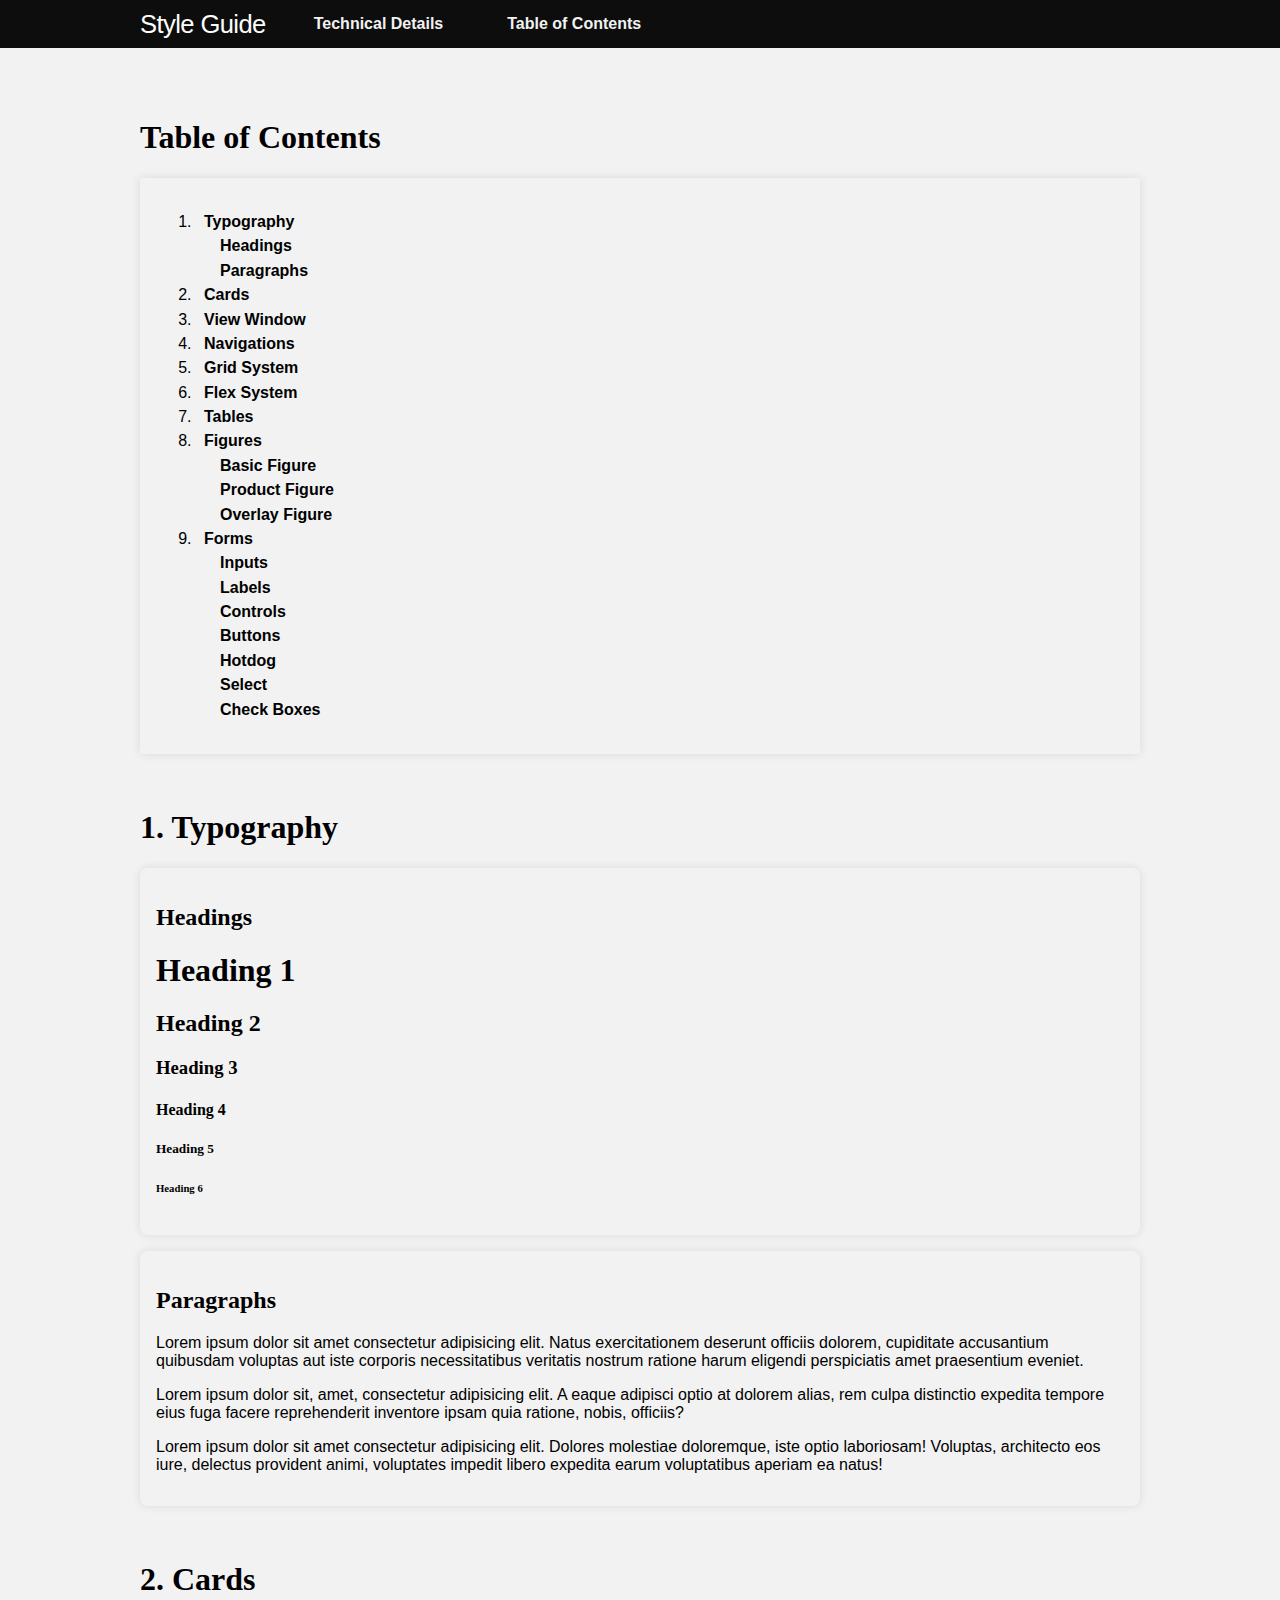
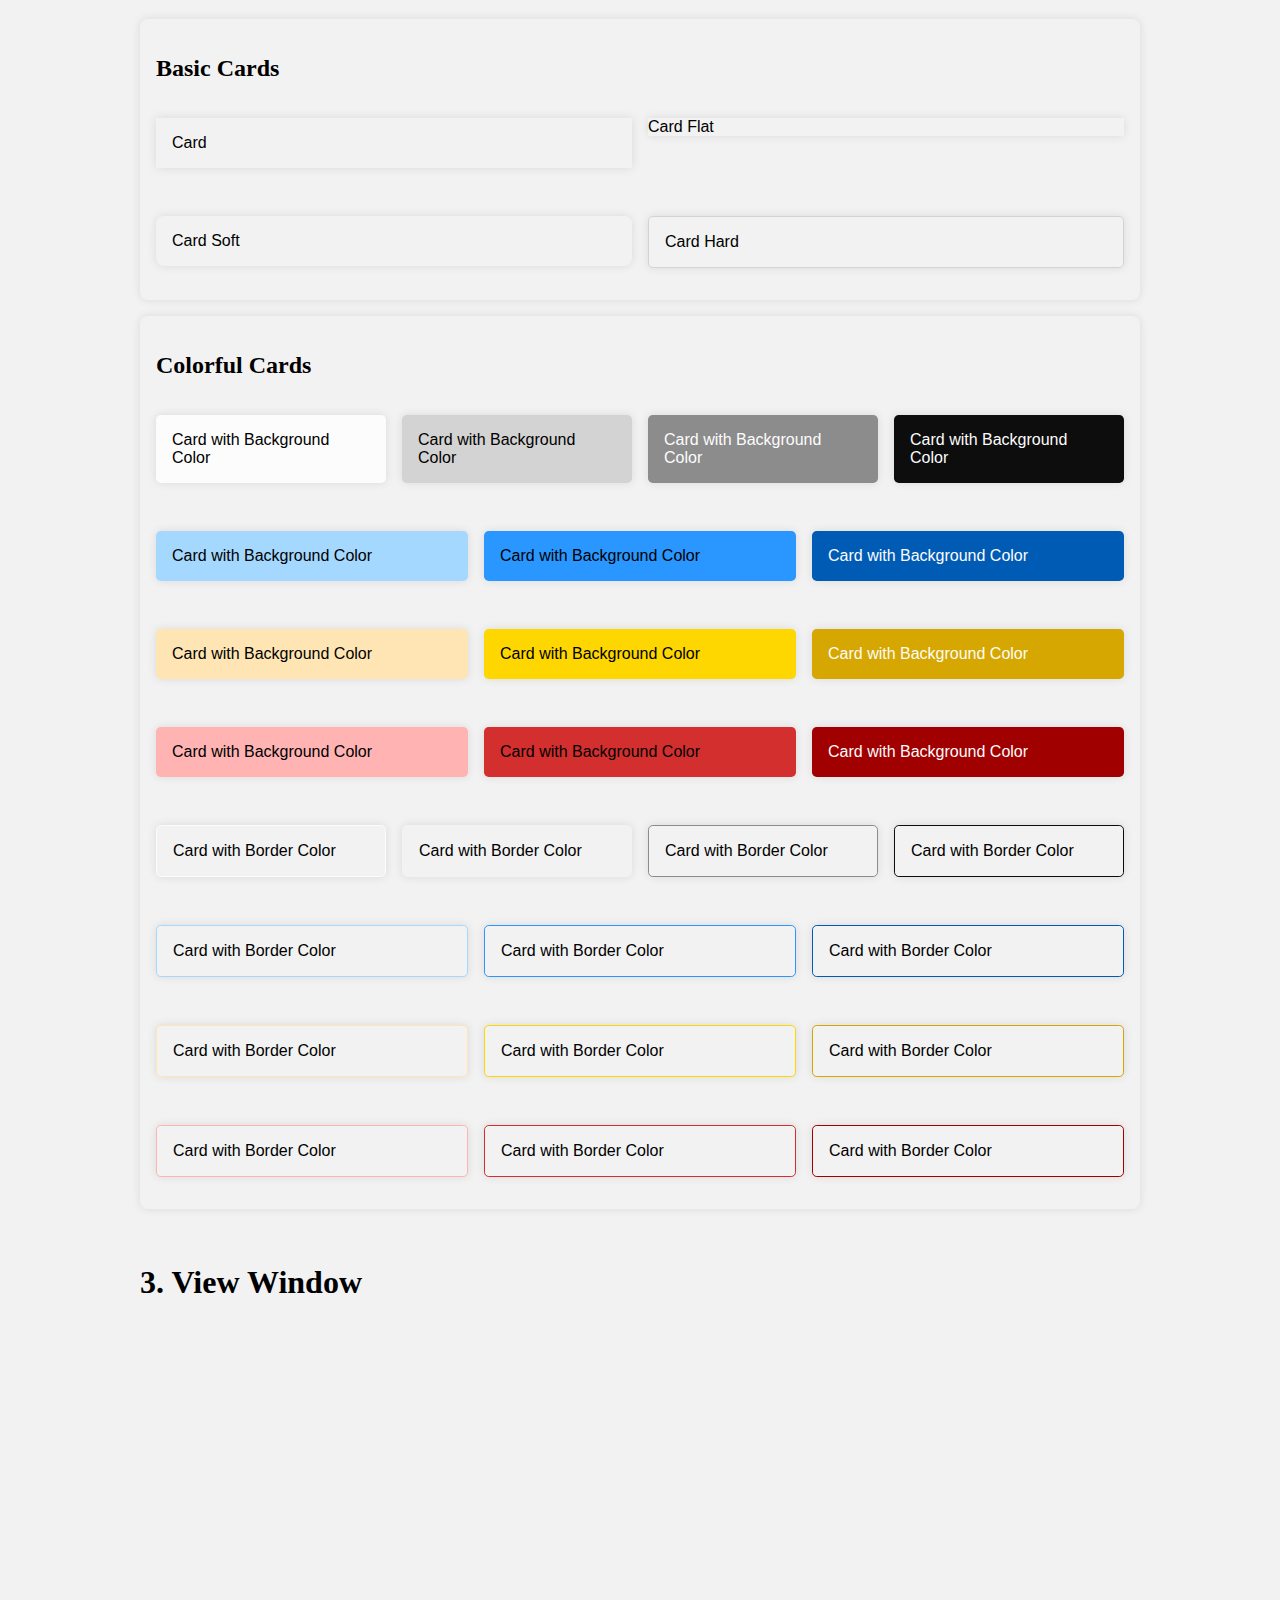
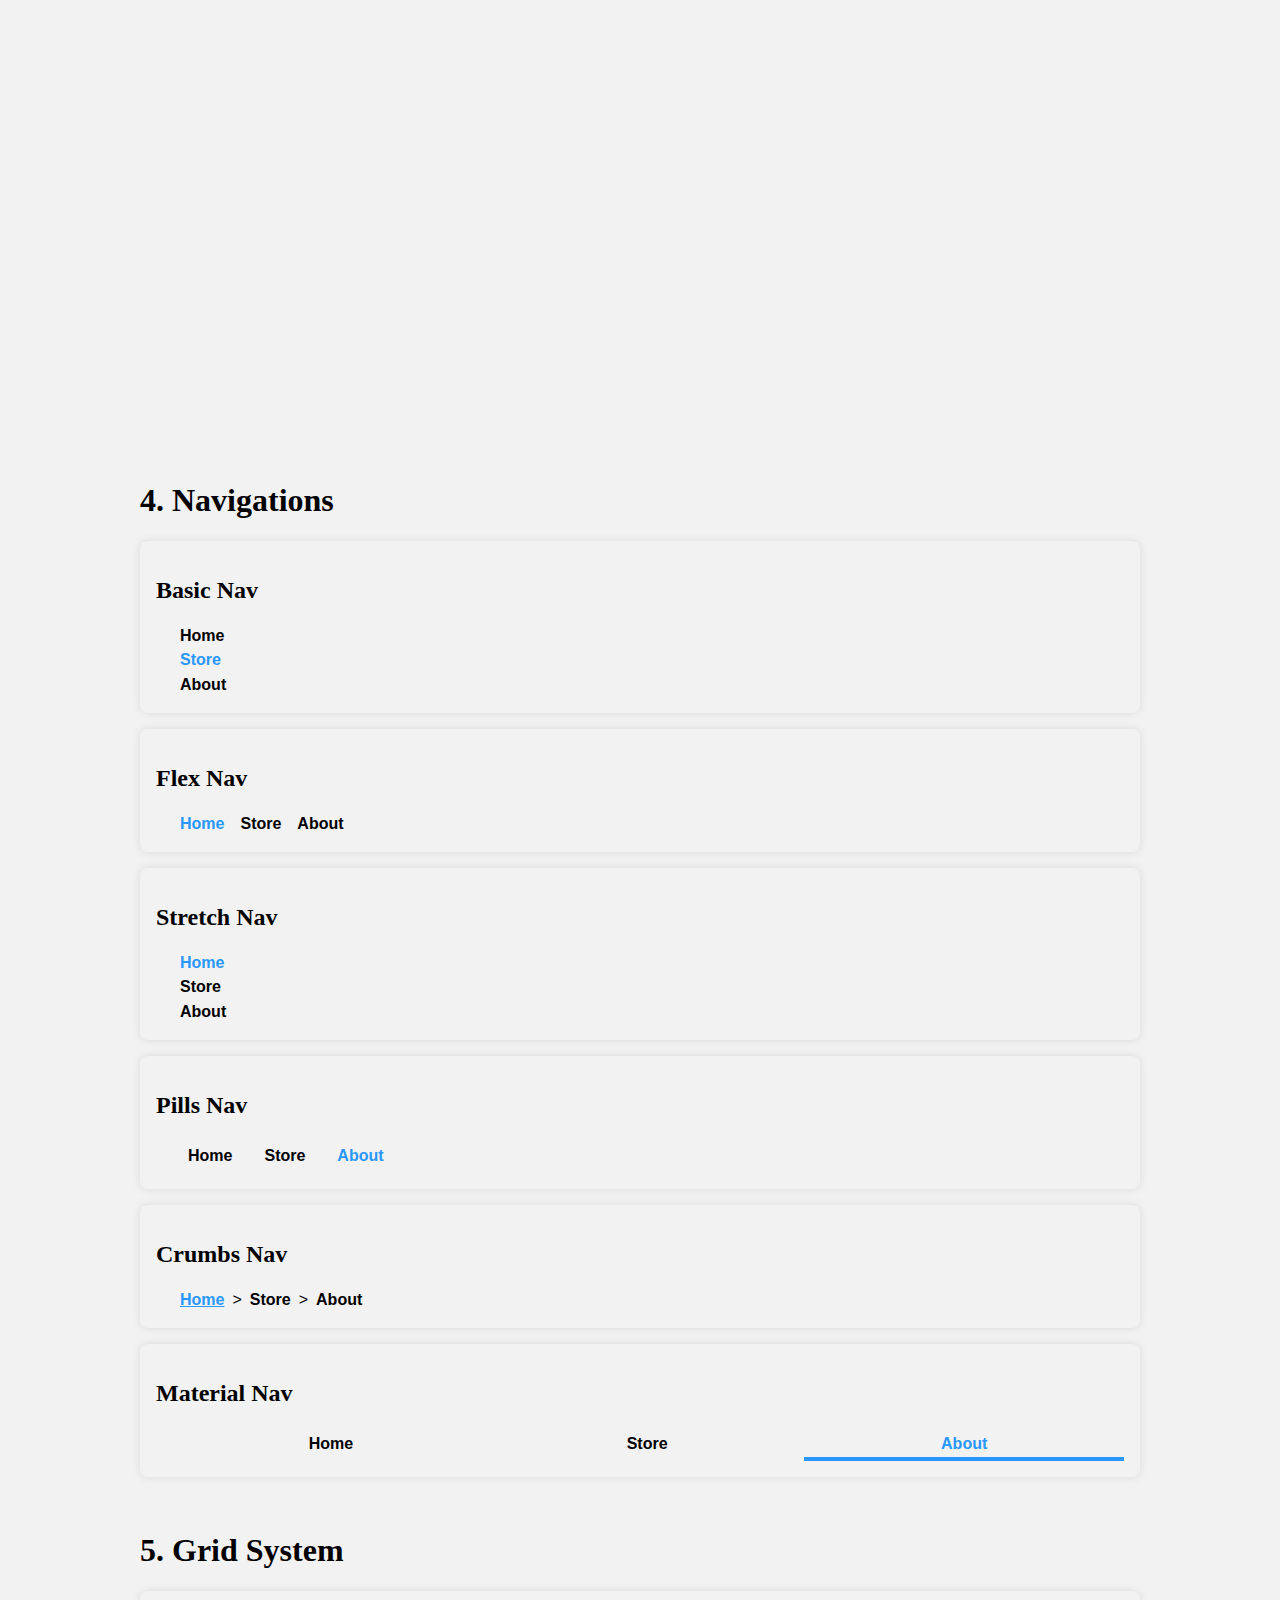
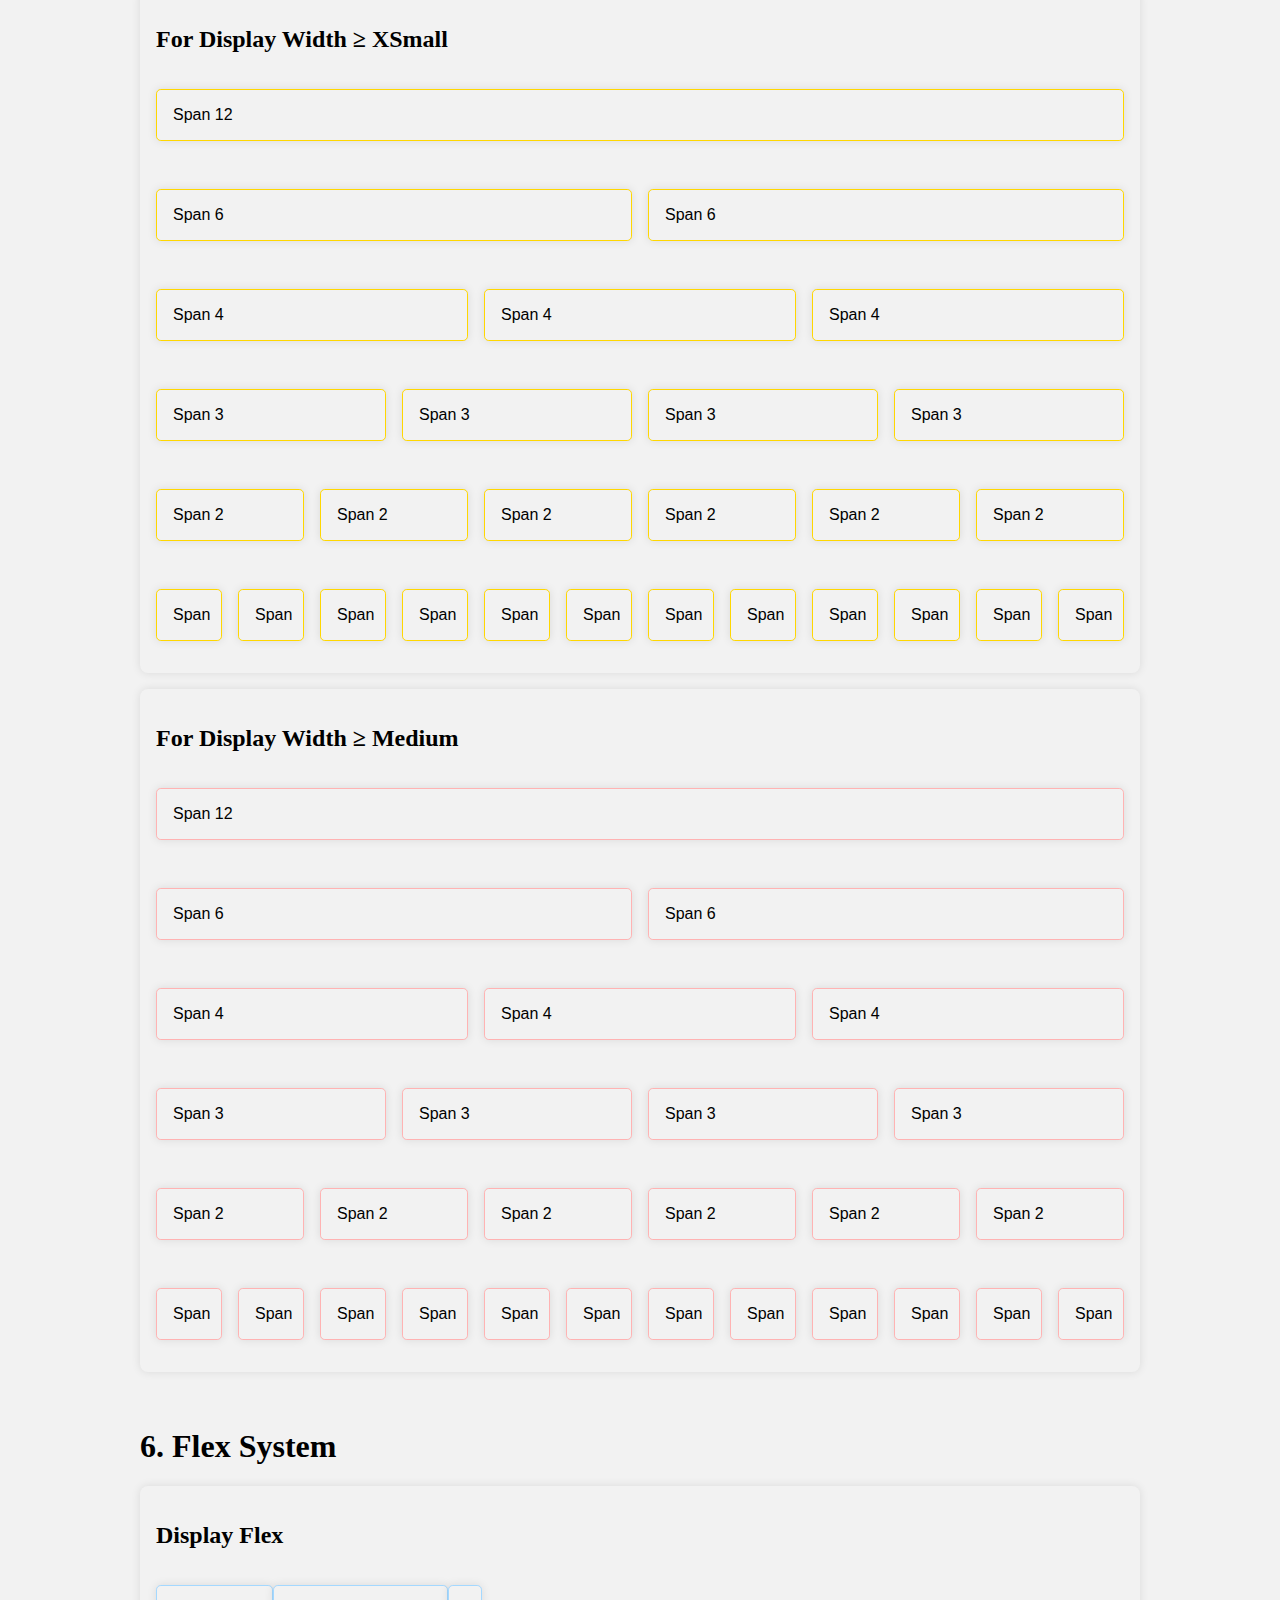
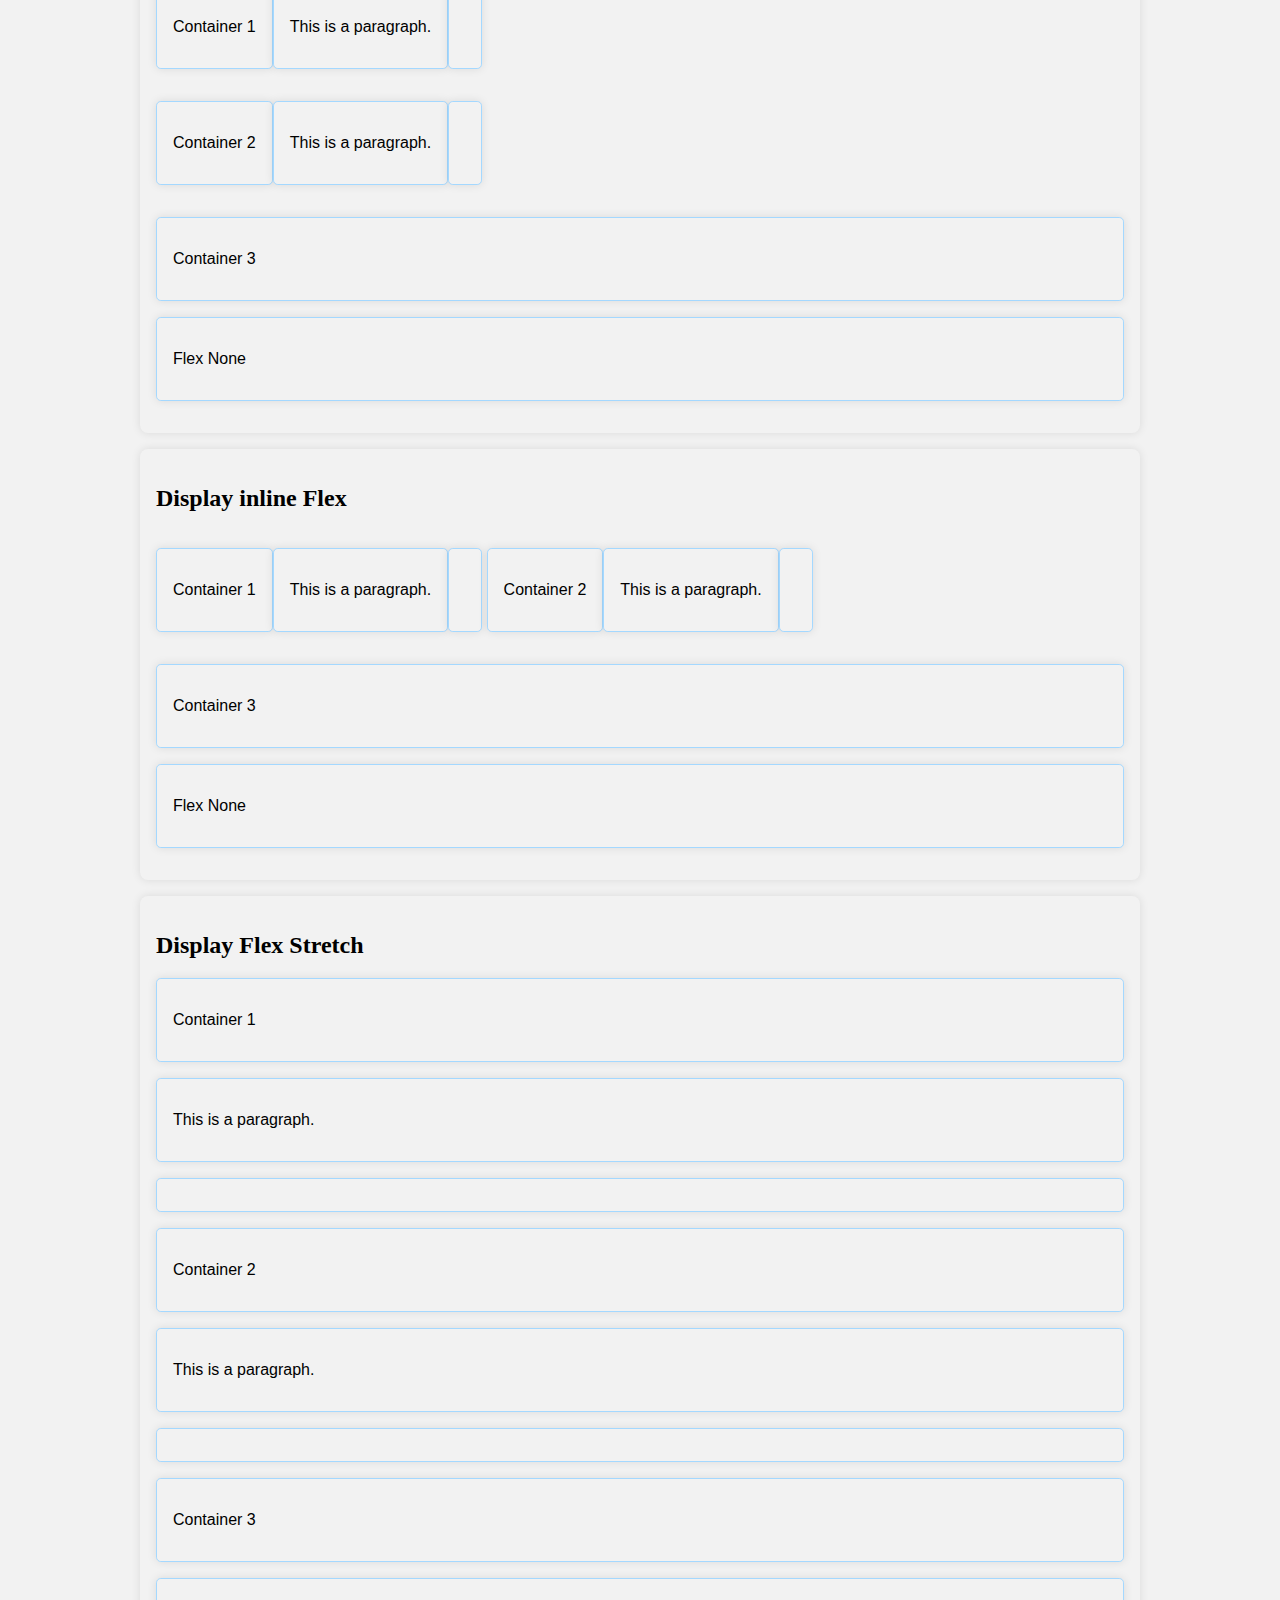
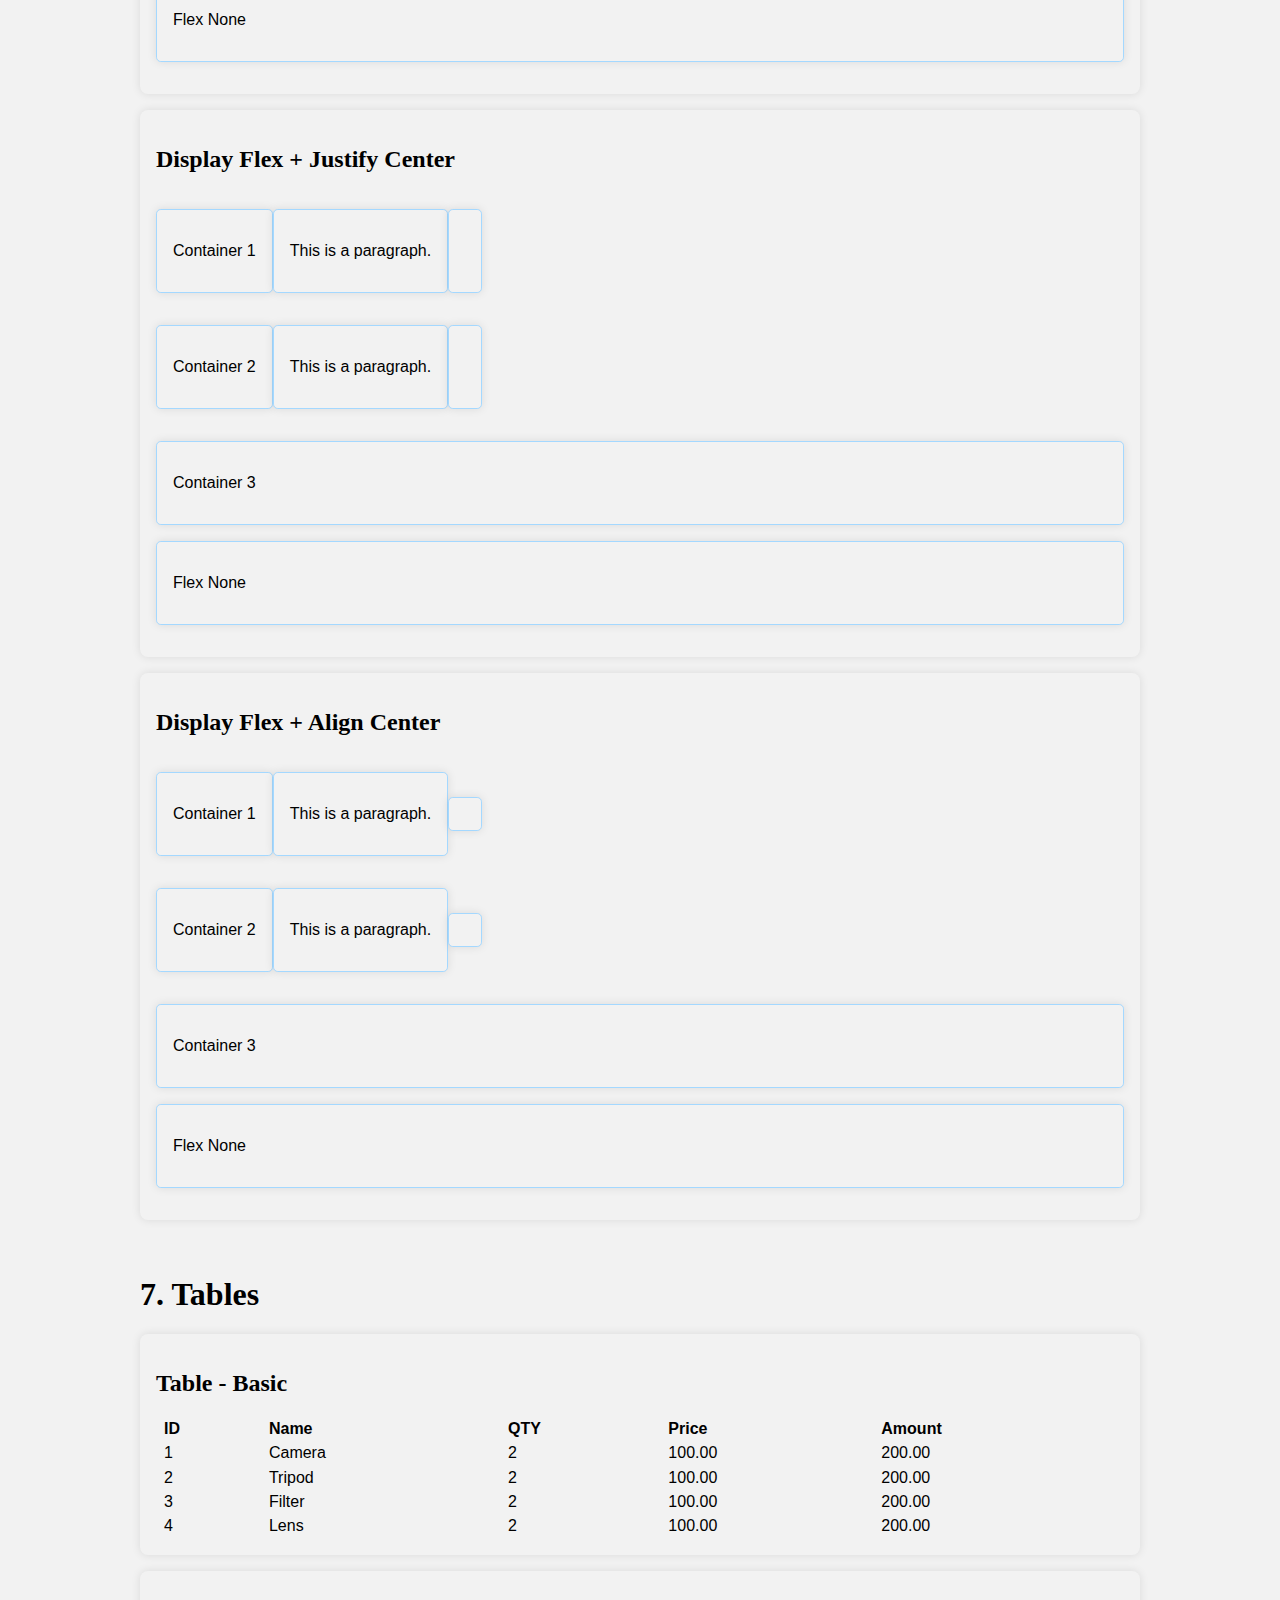
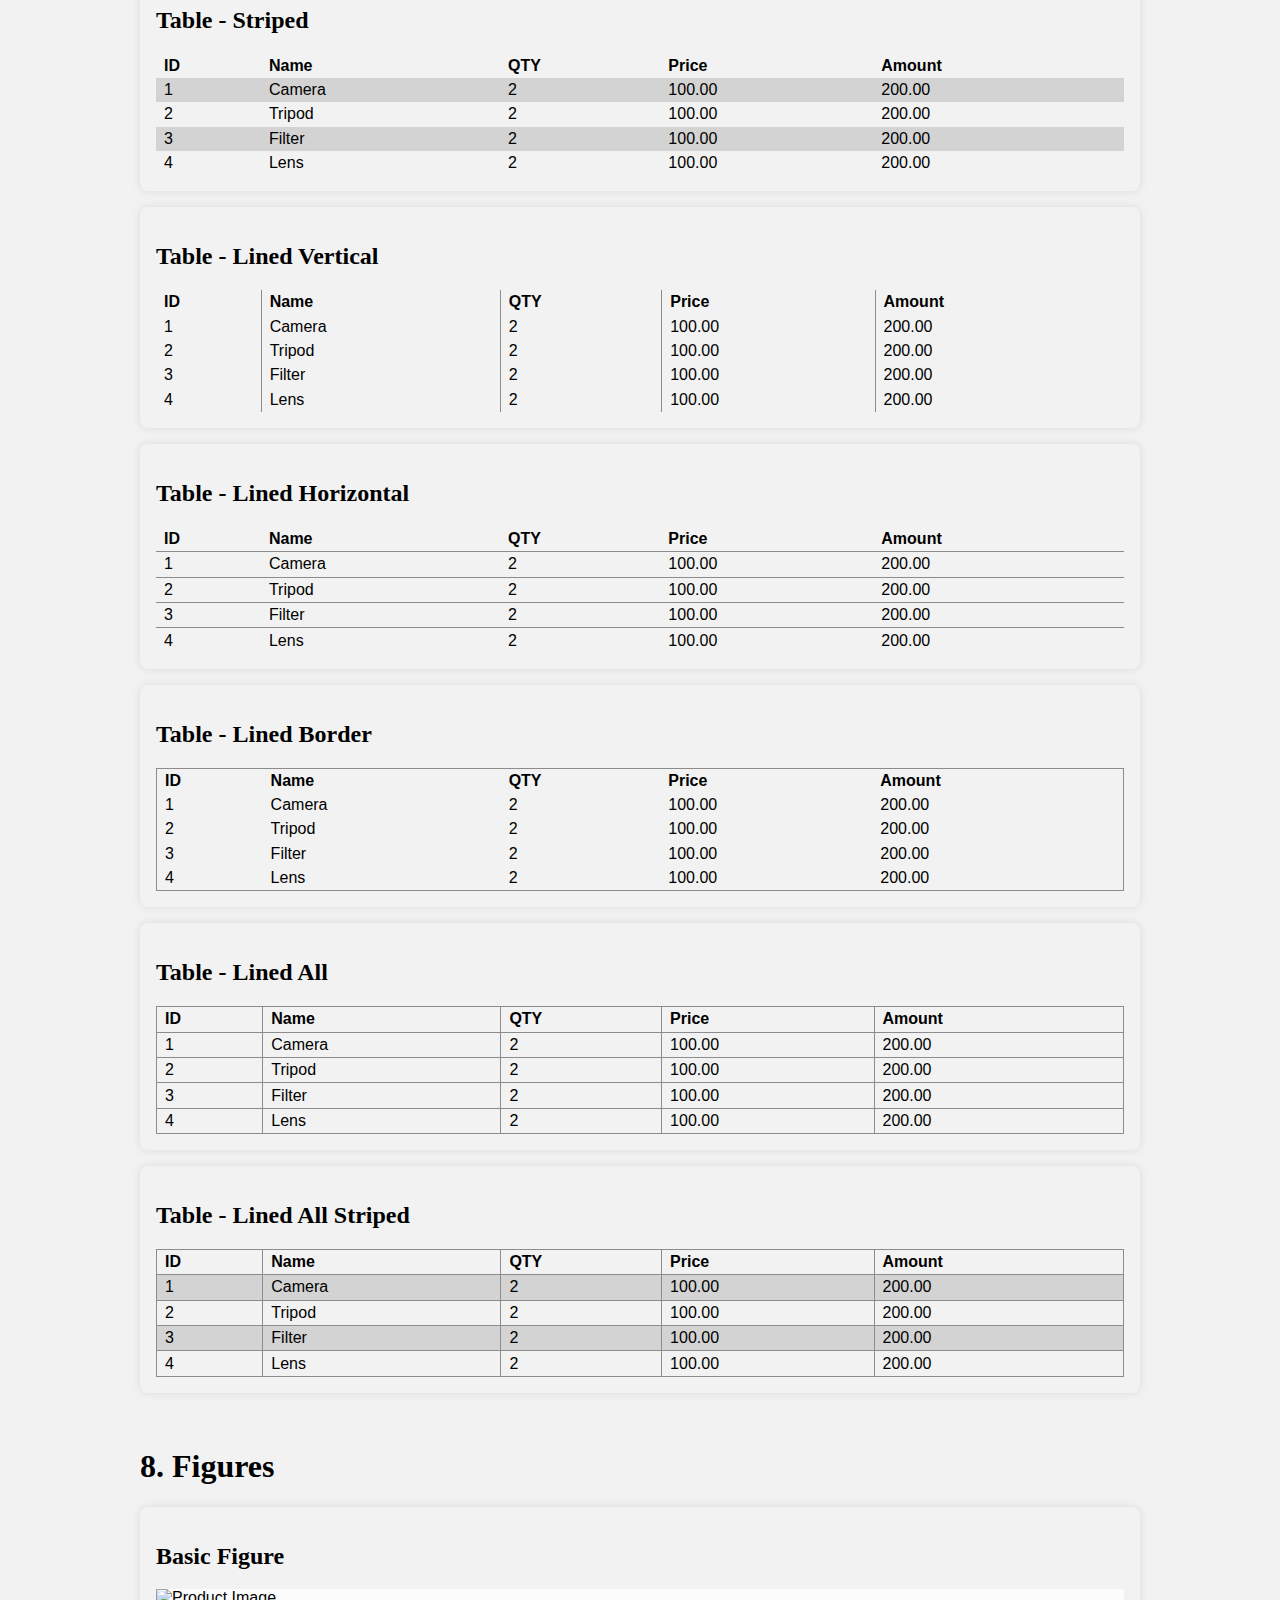
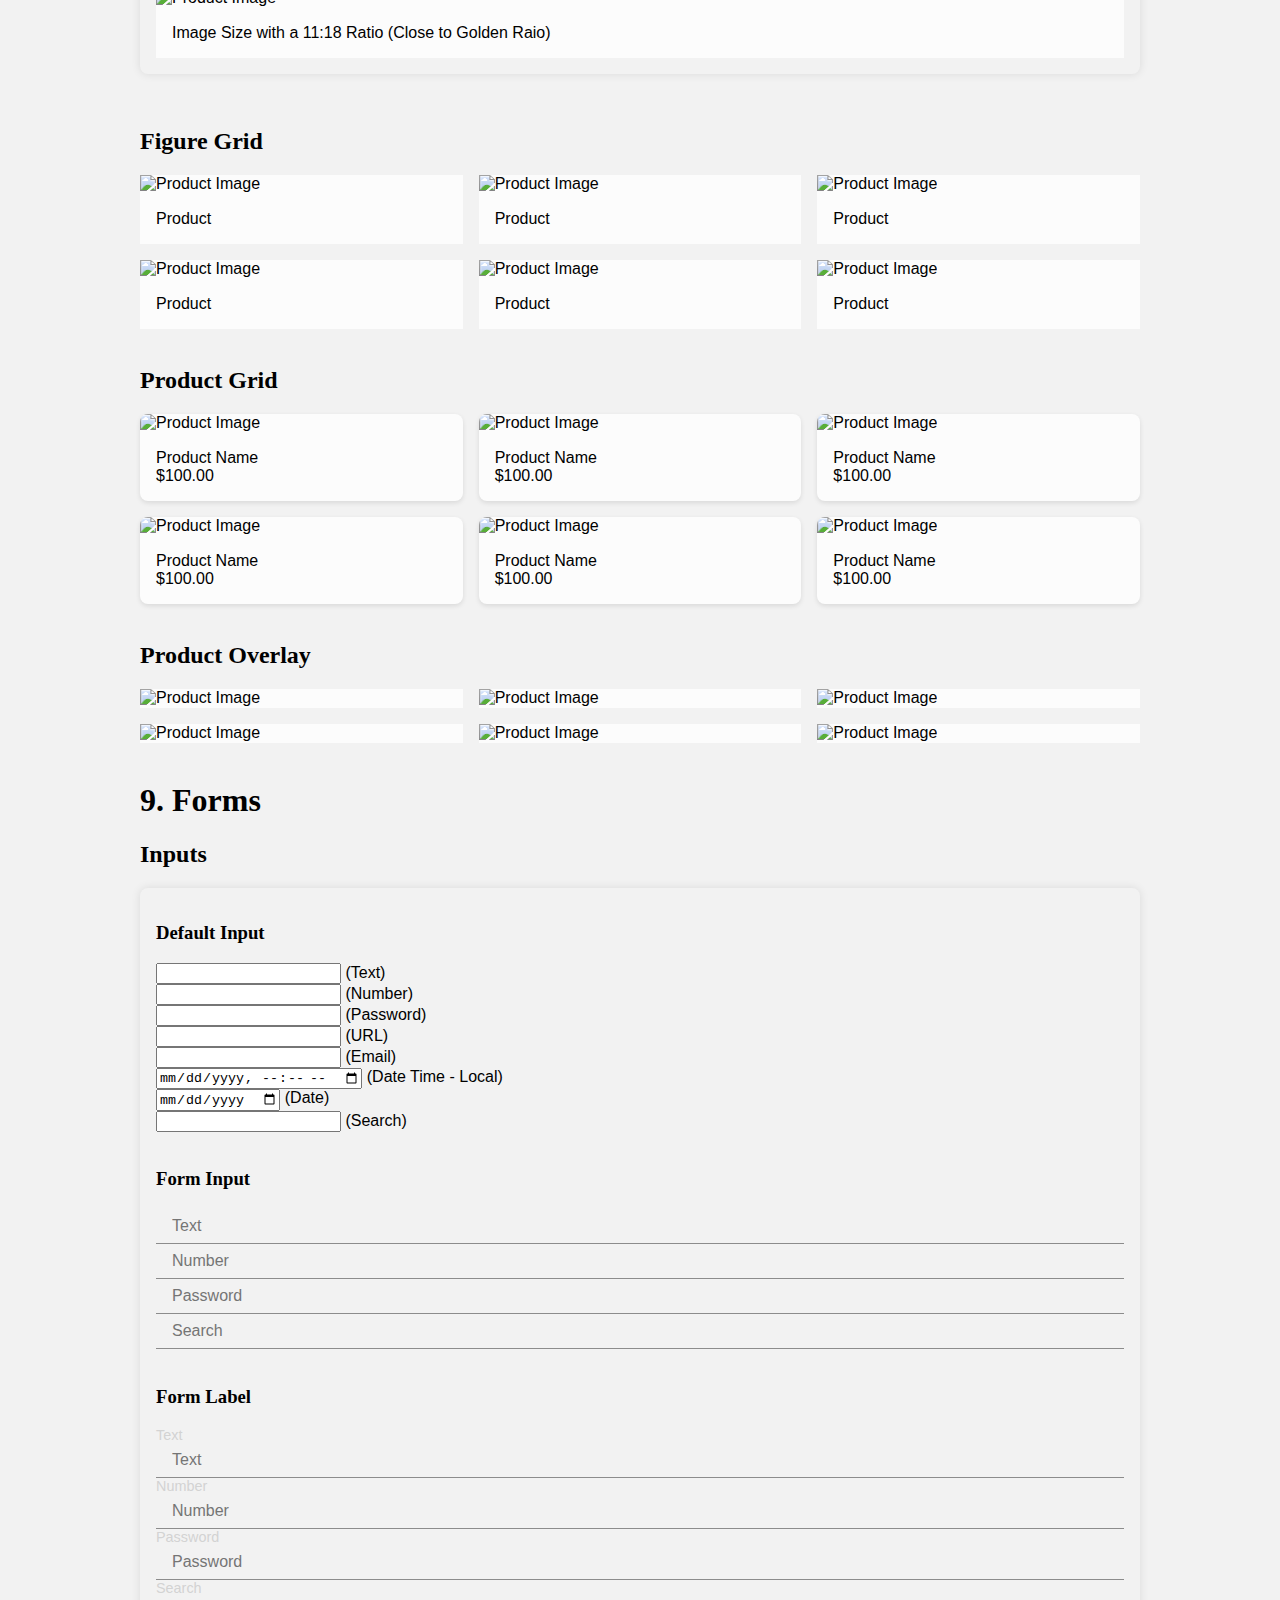
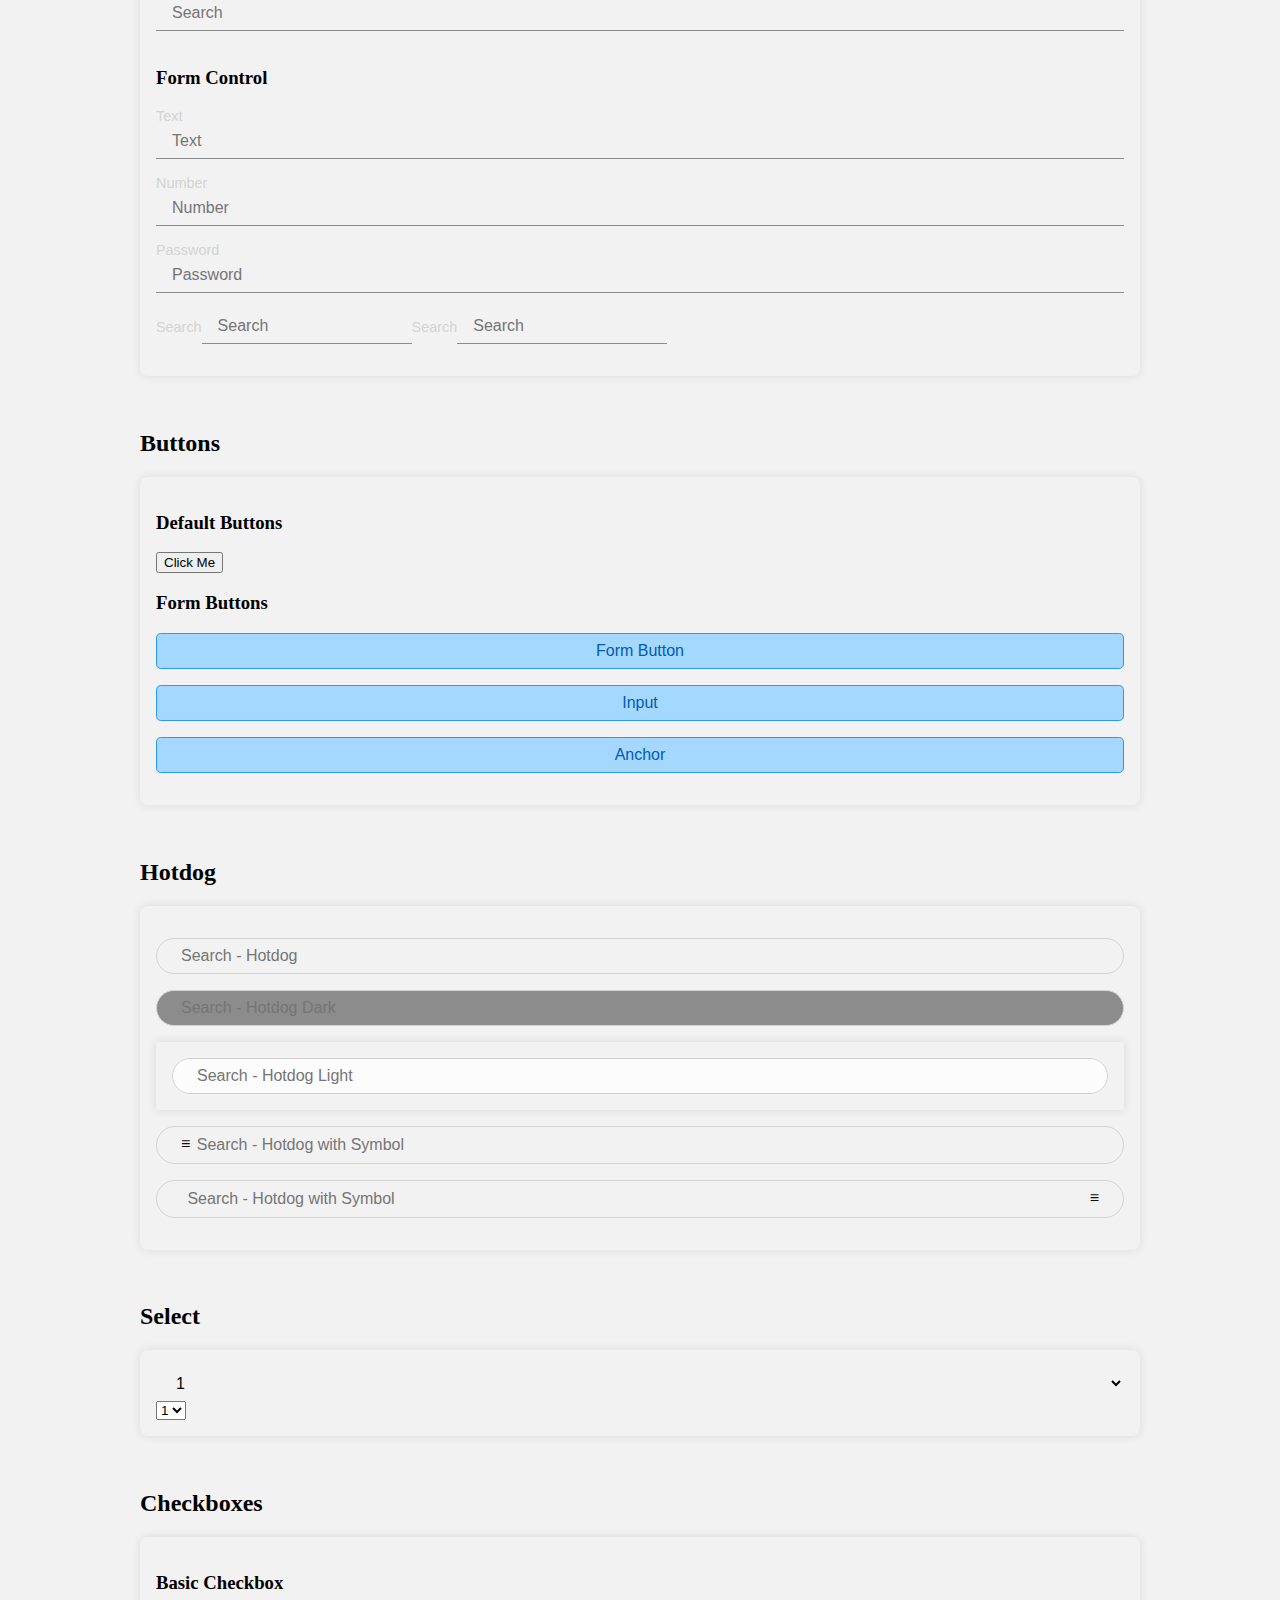
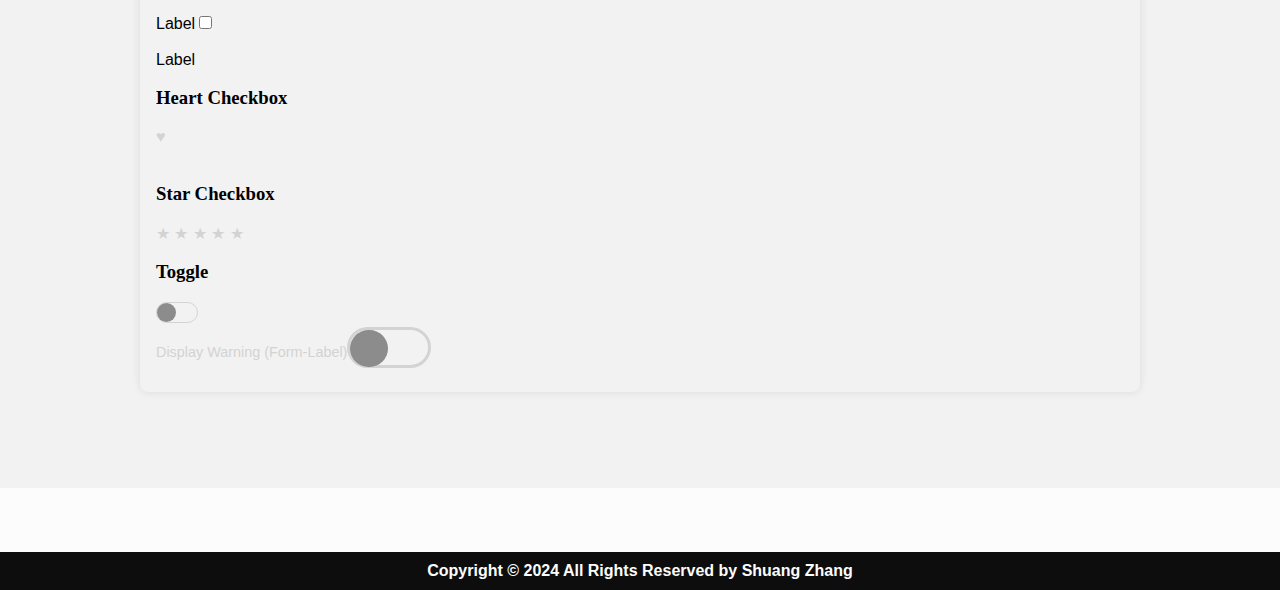
==== commit b46211d2: "Assignment 6.1" ====
--- a/zhang.shuang/styleguide/index.html
+++ b/zhang.shuang/styleguide/index.html
@@ -10,23 +10,26 @@
 	<link rel="stylesheet" href="../lib/css/gridsystem.css">
 	<link rel="stylesheet" href="../css/storetheme.css">
 
+	<link rel="stylesheet" href="https://use.typekit.net/xpu1iem.css">
+
 	<script src="https://code.jquery.com/jquery-3.7.1.min.js"></script>
 	<script src="../js/custom.js"></script>
 </head>
-
+stret
 <body>
 	<!-- header>h1+p -->
 	<header class="navbar">
 		<div class="container display-flex">
-			<div class="flex-none text-style-9">
+			<div class="flex-none text-color-1 kerning-1">
 				<h1>Style Guide</h1>
 			</div>
 				
 			<div class="flex-stretch">
 			</div>
 		    <nav class="flex-none nav">
-			    <ul class="container display-flex text-style-4">
-				    <li><a href="#tableofcontents"><h1>Table of Contents</h1></a></li>
+			    <ul class="container display-flex flex-align-center text-color-3">
+				    <li><a href="colorandfontguide.html"><h2>Technical Details</h2></a></li>
+				    <li><a href="#tableofcontents"><h2>Table of Contents</h2></a></li>
 				</ul>
 		    </nav>
 		</div>
@@ -35,7 +38,7 @@
 	<main>
 		<!-- Table of Contents -->
 		<div class="container" id="tableofcontents">
-			<h1 class="text-style-8">Table of Contents</h1>
+			<h1 >Table of Contents</h1>
 			<div class="card">
 				<nav class="nav">
 					<ol>
@@ -44,7 +47,6 @@
 						<ul>
 							<li><a href="#headings">Headings</a></li>
 							<li><a href="#paragraphs">Paragraphs</a></li>
-							<li><a href="colorandfontguide.html">*Details of Fonts & Colors</a></li>
 						</ul>
 
 						<li><a href="#cards">Cards</a></li>
@@ -80,10 +82,10 @@
 		<!-- Typo -->
 		<div class="container" id="typography">
 			<br>
-			<h1 class="text-style-8">1. Typography</h1>
+			<h1>1. Typography</h1>
 
 			<div class="card soft" id="headings">
-			    <h3>Headings</h3>
+			    <h2>Headings</h2>
 			    <h1>Heading 1</h1>
 			    <h2>Heading 2</h2>
 			    <h3>Heading 3</h3>
@@ -93,7 +95,7 @@
 			</div>
 
 			<div class="card soft" id="paragraphs">
-			    <h3>Paragraphs</h3>
+			    <h2>Paragraphs</h2>
 			    <p class="leading-1">Lorem ipsum dolor sit amet consectetur adipisicing elit. Natus exercitationem deserunt officiis dolorem, cupiditate accusantium quibusdam voluptas aut iste corporis necessitatibus veritatis nostrum ratione harum eligendi perspiciatis amet praesentium eveniet.</p>
 			    <p>Lorem ipsum dolor sit, amet, consectetur adipisicing elit. A eaque adipisci optio at dolorem alias, rem culpa distinctio expedita tempore eius fuga facere reprehenderit inventore ipsam quia ratione, nobis, officiis?</p>
 			    <p>Lorem ipsum dolor sit amet consectetur adipisicing elit. Dolores molestiae doloremque, iste optio laboriosam! Voluptas, architecto eos iure, delectus provident animi, voluptates impedit libero expedita earum voluptatibus aperiam ea natus!</p>
@@ -103,31 +105,135 @@
 		<!-- Cards -->
 		<div class="container" id="cards">
 			<br>
-			<h1 class="text-style-8">2. Cards</h1>
-
-			<div class="grid gap">
-				<div class="col-xs-12 col-md-3">
-					<div class="card">Card</div>
-				</div>
-
-				<div class="col-xs-12 col-md-4">
-					<div class="card soft">Card Soft</div>
-				</div>
-
-				<div class="col-xs-12 col-md-4">
-					<div class="card hard">Card Hard</div>
-				</div>
-
-				<div class="col-xs-12 col-md-4">
-					<div class="card flat">Card Flat</div>
-				</div>
-
-				<div class="col-xs-12 col-md-4">
-					<div class="card dark">Card Dark</div>
-				</div>
-
-				<div class="col-xs-12 col-md-4">
-					<div class="card medium">Card Medium</div>
+			<h1>2. Cards</h1>
+
+			<div class="card soft">
+				<h2>Basic Cards</h2>
+				<div class="grid gap">
+					<div class="col-xs-12 col-md-6">
+						<div class="card">Card</div>
+					</div>
+		
+					<div class="col-xs-12 col-md-6">
+						<div class="card flat">Card Flat</div>
+					</div>
+
+					<div class="col-xs-12 col-md-6">
+						<div class="card soft">Card Soft</div>
+					</div>
+	
+					<div class="col-xs-12 col-md-6">
+						<div class="card hard">Card Hard</div>
+					</div>
+				</div>
+			</div>
+
+			<div class="card soft">
+				<h2>Colorful Cards</h2>
+				<div class="grid gap">
+					<div class="col-xs-12 col-md-3">
+						<div class="card bg-white">Card with Background Color</div>
+					</div>
+
+					<div class="col-xs-12 col-md-3">
+						<div class="card bg-neu-medium">Card with Background Color</div>
+					</div>
+
+					<div class="col-xs-12 col-md-3">
+						<div class="card bg-neu-dark">Card with Background Color</div>
+					</div>
+
+					<div class="col-xs-12 col-md-3">
+						<div class="card bg-black">Card with Background Color</div>
+					</div>
+
+					<div class="col-xs-12 col-md-4">
+						<div class="card bg-main-light">Card with Background Color</div>
+					</div>
+
+					<div class="col-xs-12 col-md-4">
+						<div class="card bg-main-medium">Card with Background Color</div>
+					</div>
+
+					<div class="col-xs-12 col-md-4">
+						<div class="card bg-main-dark">Card with Background Color</div>
+					</div>
+
+					<div class="col-xs-12 col-md-4">
+						<div class="card bg-sec-light">Card with Background Color</div>
+					</div>
+
+					<div class="col-xs-12 col-md-4">
+						<div class="card bg-sec-medium">Card with Background Color</div>
+					</div>
+
+					<div class="col-xs-12 col-md-4">
+						<div class="card bg-sec-dark">Card with Background Color</div>
+					</div>
+
+					<div class="col-xs-12 col-md-4">
+						<div class="card bg-acc-light">Card with Background Color</div>
+					</div>
+
+					<div class="col-xs-12 col-md-4">
+						<div class="card bg-acc-medium">Card with Background Color</div>
+					</div>
+
+					<div class="col-xs-12 col-md-4">
+						<div class="card bg-acc-dark">Card with Background Color</div>
+					</div>
+
+					<div class="col-xs-12 col-md-3">
+						<div class="card bd-white">Card with Border Color</div>
+					</div>
+
+					<div class="col-xs-12 col-md-3">
+						<div class="card bd-neu-light">Card with Border Color</div>
+					</div>
+
+					<div class="col-xs-12 col-md-3">
+						<div class="card bd-neu-dark">Card with Border Color</div>
+					</div>
+
+					<div class="col-xs-12 col-md-3">
+						<div class="card bd-black">Card with Border Color</div>
+					</div>
+
+					<div class="col-xs-12 col-md-4">
+						<div class="card bd-main-light">Card with Border Color</div>
+					</div>
+
+					<div class="col-xs-12 col-md-4">
+						<div class="card bd-main-medium">Card with Border Color</div>
+					</div>
+
+					<div class="col-xs-12 col-md-4">
+						<div class="card bd-main-dark">Card with Border Color</div>
+					</div>
+
+					<div class="col-xs-12 col-md-4">
+						<div class="card bd-sec-light">Card with Border Color</div>
+					</div>
+
+					<div class="col-xs-12 col-md-4">
+						<div class="card bd-sec-medium">Card with Border Color</div>
+					</div>
+
+					<div class="col-xs-12 col-md-4">
+						<div class="card bd-sec-dark">Card with Border Color</div>
+					</div>
+
+					<div class="col-xs-12 col-md-4">
+						<div class="card bd-acc-light">Card with Border Color</div>
+					</div>
+
+					<div class="col-xs-12 col-md-4">
+						<div class="card bd-acc-medium">Card with Border Color</div>
+					</div>
+
+					<div class="col-xs-12 col-md-4">
+						<div class="card bd-acc-dark">Card with Border Color</div>
+					</div>
 				</div>
 			</div>
 		</div>
@@ -135,15 +241,15 @@
 		<!-- View Window -->
 		<div class="container" id="viewwindow">
 			<br>
-			<h1 class="text-style-8">3. View Window</h1>
-			<div class="view-window" style="background-image: url('../img/50percentoff.jpg')">
+			<h1>3. View Window</h1>
+			<div class="view-window" style="background-image: url('../img/camera03.jpeg')">
 		</div>
 		</div>
 
 
 		<div class="container" id="navigations">
 			<br>
-			<h1 class="text-style-8">4. Navigations</h1>
+			<h1>4. Navigations</h1>
 
 			<script>
 	        	const makeNav = (classes = '') => {
@@ -164,32 +270,32 @@
 	    	</script>
 
 			<div class="card soft">
-				<h3>Basic Nav</h3>
+				<h2>Basic Nav</h2>
 				<script>makeNav('nav')</script>
 			</div>
 
 			<div class="card soft">
-				<h3>Flex Nav</h3>
+				<h2>Flex Nav</h2>
 				<script>makeNav('nav nav-flex')</script>
 			</div>
 
 			<div class="card soft">
-				<h3>Stretch Nav</h3>
+				<h2>Stretch Nav</h2>
 				<script>makeNav('nav stretch-flex')</script>
 			</div>
 
 			<div class="card soft">
-				<h3>Pills Nav</h3>
+				<h2>Pills Nav</h2>
 				<script>makeNav('nav nav-pills')</script>
 			</div>
 
 			<div class="card soft">
-				<h3>Crumbs Nav</h3>
+				<h2>Crumbs Nav</h2>
 				<script>makeNav('nav nav-crumbs')</script>
 			</div>
 
 			<div class="card soft">
-				<h3>Material Nav</h3>
+				<h2>Material Nav</h2>
 				<script>makeNav('nav nav-material')</script>
 			</div>
 
@@ -206,14 +312,239 @@
 
 		<div class="container" id="gridsystem">
 			<br>
-			<h1 class="text-style-8">5. Grid System</h1>
+			<h1>5. Grid System</h1>
+			<div class="card soft">
+				<h2>For Display Width ≥ XSmall</h2>
+				<div class="grid gap">
+					<div class="col-xs-12 card soft bd-sec-medium">Span 12</div>
+					<div class="col-xs-6 card soft bd-sec-medium">Span 6</div>
+					<div class="col-xs-6 card soft bd-sec-medium">Span 6</div>
+					<div class="col-xs-4 card soft bd-sec-medium">Span 4</div>
+					<div class="col-xs-4 card soft bd-sec-medium">Span 4</div>
+					<div class="col-xs-4 card soft bd-sec-medium">Span 4</div>
+					<div class="col-xs-3 card soft bd-sec-medium">Span 3</div>
+					<div class="col-xs-3 card soft bd-sec-medium">Span 3</div>
+					<div class="col-xs-3 card soft bd-sec-medium">Span 3</div>
+					<div class="col-xs-3 card soft bd-sec-medium">Span 3</div>
+					<div class="col-xs-2 card soft bd-sec-medium">Span 2</div>
+					<div class="col-xs-2 card soft bd-sec-medium">Span 2</div>
+					<div class="col-xs-2 card soft bd-sec-medium">Span 2</div>
+					<div class="col-xs-2 card soft bd-sec-medium">Span 2</div>
+					<div class="col-xs-2 card soft bd-sec-medium">Span 2</div>
+					<div class="col-xs-2 card soft bd-sec-medium">Span 2</div>
+					<div class="col-xs-1 card soft bd-sec-medium">Span</div>
+					<div class="col-xs-1 card soft bd-sec-medium">Span</div>
+					<div class="col-xs-1 card soft bd-sec-medium">Span</div>
+					<div class="col-xs-1 card soft bd-sec-medium">Span</div>
+					<div class="col-xs-1 card soft bd-sec-medium">Span</div>
+					<div class="col-xs-1 card soft bd-sec-medium">Span</div>
+					<div class="col-xs-1 card soft bd-sec-medium">Span</div>
+					<div class="col-xs-1 card soft bd-sec-medium">Span</div>
+					<div class="col-xs-1 card soft bd-sec-medium">Span</div>
+					<div class="col-xs-1 card soft bd-sec-medium">Span</div>
+					<div class="col-xs-1 card soft bd-sec-medium">Span</div>
+					<div class="col-xs-1 card soft bd-sec-medium">Span</div>
+				</div>
+			</div>
+			<div class="card soft">
+				<h2>For Display Width ≥ Medium</h2>
+				<div class="grid gap">
+					<div class="col-md-12 card soft bd-acc-light">Span 12</div>
+					<div class="col-md-6 card soft bd-acc-light">Span 6</div>
+					<div class="col-md-6 card soft bd-acc-light">Span 6</div>
+					<div class="col-md-4 card soft bd-acc-light">Span 4</div>
+					<div class="col-md-4 card soft bd-acc-light">Span 4</div>
+					<div class="col-md-4 card soft bd-acc-light">Span 4</div>
+					<div class="col-md-3 card soft bd-acc-light">Span 3</div>
+					<div class="col-md-3 card soft bd-acc-light">Span 3</div>
+					<div class="col-md-3 card soft bd-acc-light">Span 3</div>
+					<div class="col-md-3 card soft bd-acc-light">Span 3</div>
+					<div class="col-md-2 card soft bd-acc-light">Span 2</div>
+					<div class="col-md-2 card soft bd-acc-light">Span 2</div>
+					<div class="col-md-2 card soft bd-acc-light">Span 2</div>
+					<div class="col-md-2 card soft bd-acc-light">Span 2</div>
+					<div class="col-md-2 card soft bd-acc-light">Span 2</div>
+					<div class="col-md-2 card soft bd-acc-light">Span 2</div>
+					<div class="col-md-1 card soft bd-acc-light">Span</div>
+					<div class="col-md-1 card soft bd-acc-light">Span</div>
+					<div class="col-md-1 card soft bd-acc-light">Span</div>
+					<div class="col-md-1 card soft bd-acc-light">Span</div>
+					<div class="col-md-1 card soft bd-acc-light">Span</div>
+					<div class="col-md-1 card soft bd-acc-light">Span</div>
+					<div class="col-md-1 card soft bd-acc-light">Span</div>
+					<div class="col-md-1 card soft bd-acc-light">Span</div>
+					<div class="col-md-1 card soft bd-acc-light">Span</div>
+					<div class="col-md-1 card soft bd-acc-light">Span</div>
+					<div class="col-md-1 card soft bd-acc-light">Span</div>
+					<div class="col-md-1 card soft bd-acc-light">Span</div>
+				</div>
+			</div>
 		</div>
 
 
 
 		<div class="container" id="flexsystem">
 			<br>
-			<h1 class="text-style-8">6. Flex System</h1>
+			<h1>6. Flex System</h1>
+			<div class="card soft">
+				<h2>Display Flex</h2>
+				<div class="container display-flex">
+					<div class="card soft bd-main-light">
+						<p>Container 1</p>
+					</div>
+					<div class="card soft bd-main-light">
+						<p>This is a paragraph.</p>
+					</div>
+					<div class="card soft bd-main-light">
+					</div>
+				</div>
+				<div class="container display-flex">
+					<div class="card soft bd-main-light">
+						<p>Container 2</p>
+					</div>
+					<div class="card soft bd-main-light">
+						<p>This is a paragraph.</p>
+					</div>
+					<div class="card soft bd-main-light">
+					</div>
+				</div>
+				<div class="container flex-none">
+					<div class="card soft bd-main-light">
+						<p>Container 3</p>
+					</div>
+					<div class="card soft bd-main-light">
+						<p>Flex None</p>
+					</div>
+				</div>
+			</div>
+			
+			<div class="card soft">
+				<h2>Display inline Flex</h2>
+				<div class="container display-inline-flex">
+					<div class="card soft bd-main-light">
+						<p>Container 1</p>
+					</div>
+					<div class="card soft bd-main-light">
+						<p>This is a paragraph.</p>
+					</div>
+					<div class="card soft bd-main-light">
+					</div>
+				</div>
+				<div class="container display-inline-flex">
+					<div class="card soft bd-main-light">
+						<p>Container 2</p>
+					</div>
+					<div class="card soft bd-main-light">
+						<p>This is a paragraph.</p>
+					</div>
+					<div class="card soft bd-main-light">
+					</div>
+				</div>
+				<div class="container flex-none">
+					<div class="card soft bd-main-light">
+						<p>Container 3</p>
+					</div>
+					<div class="card soft bd-main-light">
+						<p>Flex None</p>
+					</div>
+				</div>
+			</div>
+
+			<div class="card soft">
+				<h2>Display Flex Stretch</h2>
+				<div class="container flex-stretch">
+					<div class="card soft bd-main-light">
+						<p>Container 1</p>
+					</div>
+					<div class="card soft bd-main-light">
+						<p>This is a paragraph.</p>
+					</div>
+					<div class="card soft bd-main-light">
+					</div>
+				</div>
+				<div class="container flex-stretch">
+					<div class="card soft bd-main-light">
+						<p>Container 2</p>
+					</div>
+					<div class="card soft bd-main-light">
+						<p>This is a paragraph.</p>
+					</div>
+					<div class="card soft bd-main-light">
+					</div>
+				</div>
+				<div class="container flex-none">
+					<div class="card soft bd-main-light">
+						<p>Container 3</p>
+					</div>
+					<div class="card soft bd-main-light">
+						<p>Flex None</p>
+					</div>
+				</div>
+			</div>
+
+			<div class="card soft">
+				<h2>Display Flex + Justify Center</h2>
+				<div class="container display-flex flex-justify-center">
+					<div class="card soft bd-main-light">
+						<p>Container 1</p>
+					</div>
+					<div class="card soft bd-main-light">
+						<p>This is a paragraph.</p>
+					</div>
+					<div class="card soft bd-main-light">
+					</div>
+				</div>
+				<div class="container display-flex flex-justify-center">
+					<div class="card soft bd-main-light">
+						<p>Container 2</p>
+					</div>
+					<div class="card soft bd-main-light">
+						<p>This is a paragraph.</p>
+					</div>
+					<div class="card soft bd-main-light">
+					</div>
+				</div>
+				<div class="container flex-none">
+					<div class="card soft bd-main-light">
+						<p>Container 3</p>
+					</div>
+					<div class="card soft bd-main-light">
+						<p>Flex None</p>
+					</div>
+				</div>
+			</div>	
+
+			<div class="card soft">
+				<h2>Display Flex + Align Center</h2>
+				<div class="container display-flex flex-align-center">
+					<div class="card soft bd-main-light">
+						<p>Container 1</p>
+					</div>
+					<div class="card soft bd-main-light">
+						<p>This is a paragraph.</p>
+					</div>
+					<div class="card soft bd-main-light">
+					</div>
+				</div>
+				<div class="container display-flex flex-align-center">
+					<div class="card soft bd-main-light">
+						<p>Container 2</p>
+					</div>
+					<div class="card soft bd-main-light">
+						<p>This is a paragraph.</p>
+					</div>
+					<div class="card soft bd-main-light">
+					</div>
+				</div>
+				<div class="container flex-none">
+					<div class="card soft bd-main-light">
+						<p>Container 3</p>
+					</div>
+					<div class="card soft bd-main-light">
+						<p>Flex None</p>
+					</div>
+				</div>
+			</div>
 		</div>
 
 
@@ -242,44 +573,42 @@
 		}
 		</script>
 
-
-
 		<div class="container" id="tables">
 			<br>
-			<h1 class="text-style-8">7. Tables</h1>
-
-			<div class="card soft">
-				<h3>Table - Basic</h3>
+			<h1>7. Tables</h1>
+
+			<div class="card soft">
+				<h2>Table - Basic</h2>
 				<script>makeTable("table")</script>
 			</div>
 
 			<div class="card soft">
-				<h3>Table - Striped</h3>
+				<h2>Table - Striped</h2>
 				<script>makeTable("table table-striped")</script>
 			</div>
 
 			<div class="card soft">
-				<h3>Table - Lined Vertical</h3>
+				<h2>Table - Lined Vertical</h2>
 				<script>makeTable("table table-lined table-vertical")</script>
 			</div>
 
 			<div class="card soft">
-				<h3>Table - Lined Horizontal</h3>
+				<h2>Table - Lined Horizontal</h2>
 				<script>makeTable("table table-lined table-horizontal")</script>
 			</div>
 
 			<div class="card soft">
-				<h3>Table - Lined Border</h3>
+				<h2>Table - Lined Border</h2>
 				<script>makeTable("table table-lined table-border")</script>
 			</div>
 
 			<div class="card soft">
-				<h3>Table - Lined All</h3>
+				<h2>Table - Lined All</h2>
 				<script>makeTable("table table-lined table-all")</script>
 			</div>
 
 			<div class="card soft">
-				<h3>Table - Lined All Striped</h3>
+				<h2>Table - Lined All Striped</h2>
 				<script>makeTable("table table-lined table-vertical table-horizontal table-border table-striped")</script>
 			</div>
 		</div>
@@ -289,9 +618,9 @@
 		<!-- Figures -->
 		<div class="container" id="figures">
 			<br>
-			<h1 class="text-style-8">8. Figures</h1>
-			<div class="card soft">
-				<h3 id="basicfigure">Basic Figure</h3>
+			<h1>8. Figures</h1>
+			<div class="card soft">
+				<h2 id="basicfigure">Basic Figure</h2>
 				<figure class="figure">
 					<img src="https://placehold.co/220x360?text=product" alt="Product Image">
 					<figcaption>Image Size with a 11:18 Ratio (Close to Golden Raio)</figcaption>
@@ -299,7 +628,7 @@
 			</div>
 
 			<br>
-			<h3>Figure Grid</h3>
+			<h2>Figure Grid</h2>
 			<div class="grid gap">
 				<div class="col-xs-12 col-md-4">
 					<figure class="figure">
@@ -345,7 +674,7 @@
 			</div>
 
 			<br>
-			<h3>Product Grid</h3>
+			<h2>Product Grid</h2>
 			<div class="grid gap">
 				<div class="col-xs-12 col-md-4">
 					<figure class="figure product">
@@ -410,7 +739,7 @@
 			</div>
 
 			<br>
-			<h3>Product Overlay</h3>
+			<h2>Product Overlay</h2>
 			<div class="grid gap">
 				<div class="col-xs-12 col-md-4">
 					<figure class="figure product-overlay">
@@ -490,9 +819,9 @@
 
 		<div class="container" id="forms">
 			<br>
-			<h1 class="text-style-8">9. Forms</h1>
+			<h1>9. Forms</h1>
 			
-			<h3 id="inputs">Inputs</h3>
+			<h2 id="inputs">Inputs</h2>
 
 			<div class="card soft">
 				<h3>Default Input</h3>
@@ -594,28 +923,28 @@
 			<div class="card soft">
 				<div class="form-control">
 					<form>
-						<input type="search" class="hotdog" placeholder="Search">
+						<input type="search" class="hotdog" placeholder="Search - Hotdog">
 					</form>
 				</div>
 				<div class="form-control">
 					<form>
-						<input type="search" class="hotdog dark" placeholder="Search">
+						<input type="search" class="hotdog dark" placeholder="Search - Hotdog Dark">
 					</form>
 				</div>
 				<div class="form-control">
 					<form class="card dark">
-						<input type="search" class="hotdog light" placeholder="Search">
+						<input type="search" class="hotdog light" placeholder="Search - Hotdog Light">
 					</form>
 				</div>
 				<div class="form-control">
 					<form class="hotdog">
 						<span>&equiv;</span>
-						<input type="search" placeholder="Search">
+						<input type="search" placeholder="&nbsp;Search - Hotdog with Symbol">
 					</form>
 				</div>
 				<div class="form-control">
 					<form class="hotdog">
-						<input type="search" placeholder="Search">
+						<input type="search" placeholder="&nbsp;Search - Hotdog with Symbol">
 						<span>&equiv;</span>
 					</form>
 				</div>
@@ -661,25 +990,41 @@
 
 				<br>
 				<h3>Heart Checkbox</h3>
-				<div class="favorite">
+				<div class="heart">
 					<input type="checkbox"  id="heart-example" class="hidden">
 					<label for="heart-example">&hearts;</label>
 				</div>
 
+				<br>
+				<h3>Star Checkbox</h3>
+				<div class="star">
+					<input type="checkbox"  id="star-example-1" class="hidden">
+					<label for="star-example-1">&starf;</label>
+					<input type="checkbox"  id="star-example-2" class="hidden">
+					<label for="star-example-2">&starf;</label>
+					<input type="checkbox"  id="star-example-3" class="hidden">
+					<label for="star-example-3">&starf;</label>
+					<input type="checkbox"  id="star-example-4" class="hidden">
+					<label for="star-example-4">&starf;</label>
+					<input type="checkbox"  id="star-example-5" class="hidden">
+					<label for="star-example-5">&starf;</label>
+				</div>
+
 				<h3>Toggle</h3>
 				<div class="toggle">
-					<input type="checkbox" id="toggle-1" class="hidden"></input>
-					<label for="toggle-1"></label>
+					<input type="checkbox" id="toggle-example-1" class="hidden"></input>
+					<label for="toggle-example-1"></label>
 				</div>
 
 				<div class="display-flex flex-align-center">
 					<div class="flex-stretch">
-						<label for="toggle-2" class="form-label">Display Warning</label>
-					</div>
+						<label for="toggle-example-2" class="form-label">Display Warning (Form-Label)</label>
+					</div>
+
 					<div class="flex-none">
 						<div class="toggle" style="font-size: 2em">
-							<input type="checkbox" id="toggle-2" class="hidden">
-							<label for="toggle-2"></label>
+							<input type="checkbox" id="toggle-example-2" class="hidden">
+							<label for="toggle-example-2"></label>
 						</div>
 					</div>
 				</div>
--- a/zhang.shuang/lib/css/styleguide.css
+++ b/zhang.shuang/lib/css/styleguide.css
@@ -4,20 +4,24 @@
 }
 
 :root {
-	--color-white:#FCFCFC;
-	--color-black:#0D0D0D;
-
-	--color-neutral-light:#F2F2F2;
-	--color-neutral-medium:#D3D3D3;
-	--color-neutral-dark:#8C8C8C;
-
-	--color-main-light:#AFECFD;
-	--color-main-medium:#05BFF2;
-	--color-main-dark:#0488BC;
-
-	--color-accent-light:#D13C2E;
-	--color-accent-medium:#A83227;
-	--color-accent-dark:#6A1E18;
+	--color-white: #FCFCFC;
+	--color-black: #0D0D0D;
+
+	--color-neutral-light: #F2F2F2;
+	--color-neutral-medium: #D3D3D3;
+	--color-neutral-dark: #8C8C8C;
+
+	--color-main-light: #A4D8FF;
+	--color-main-medium: #2997FF;
+  --color-main-dark: #005BB5;
+
+	--color-secondary-light: #FFE5B4;
+	--color-secondary-medium: #FFD700;
+	--color-secondary-dark: #D6A700;
+
+	--color-accent-light: #FFB3B3;
+	--color-accent-medium: #D32F2F;
+	--color-accent-dark: #A00000;
 
 	--header-height: 3rem;
 	--spacing::1rem;
@@ -40,9 +44,13 @@
   z-index: 1000;
 }
 
+header. nav {
+	text-align: end;
+}
+
 main {
-	padding-top: 3em;
-	background-color: var(--color-white);
+	background-color: var(--color-neutral-light);
+	padding: 5em 0;
 }
 
 h1,
@@ -89,58 +97,6 @@
 
 /* SMALL CLASSES */
 
-.text-style-1 {
-	color: var(--color-white);
-}
-
-.text-style-2 {
-	color: var(--color-black);
-}
-
-.text-style-3 {
-	color: var(--color-neutral-light);
-}
-
-.text-style-4 {
-	color: var(--color-neutral-medium);
-}
-
-.text-style-5 {
-	color: var(--color-neutral-dark);
-}
-
-.text-style-6 {
-	color: var(--color-main-light);
-}
-
-.text-style-7 {
-	color: var(--color-main-medium);
-}
-
-.text-style-8 {
-	color: var(--color-main-dark);
-}
-
-.text-style-9 {
-	color: var(--color-accent-light);
-}
-
-.text-style-10 {
-	color: var(--color-accent-medium);
-}
-
-.text-style-11 {
-	color: var(--color-accent-dark);
-}
-
-.indent-1 {
-	padding-left: 1.25em;
-}
-
-.leading-1 {
-	inline-height: 120%;
-}
-
 .media-image {
 	max-width: 100%;
 	vertical-align: text-bottom;
@@ -152,13 +108,83 @@
 
 
 
+/* TYPOGRAPHY CLASSES */
+
+.text-color-1 {
+	color: var(--color-white);
+}
+
+.text-color-2 {
+	color: var(--color-black);
+}
+
+.text-color-3 {
+	color: var(--color-neutral-light);
+}
+
+.text-color-4 {
+	color: var(--color-neutral-medium);
+}
+
+.text-color-5 {
+	color: var(--color-neutral-dark);
+}
+
+.text-color-6 {
+	color: var(--color-main-light);
+}
+
+.text-color-7 {
+	color: var(--color-main-medium);
+}
+
+.text-color-8 {
+	color: var(--color-main-dark);
+}
+
+.text-color-9 {
+	color: var(--color-secondary-light);
+}
+
+.text-color-10 {
+	color: var(--color-secondary-medium);
+}
+
+.text-color-11 {
+	color: var(--color-secondary-dark);
+}
+
+.text-color-12 {
+	color: var(--color-accent-light);
+}
+
+.text-color-13 {
+	color: var(--color-accent-medium);
+}
+
+.text-color-14 {
+	color: var(--color-accent-dark);
+}
+
+.indent-1 {
+	padding-left: 1.25em;
+}
+
+.leading-1 {
+	inline-height: 120%;
+}
+
+.kerning-1 {
+	letter-spacing: -0.6px;
+}
+
 /* COMPONENT CLASSES */
-
 .nav ul {
 	list-style-type: none;
 	margin-top: 0;
 	margin-bottom: 0;
-	padding-left: 1.25em;
+	padding-left: 1em;
+
 }
 
 .nav a {
@@ -168,13 +194,14 @@
 
 .nav a:hover {
 	background-color: var(--color-white);
-	color: var(--color-main-dark);
+	color: var(--color-main-medium);
 	text-decoration: none;
+	font-size: 9.99;
 }
 
 .nav .active a {
 	background-color: var(--color-neutral-light);
-	color: var(--color-main-dark);
+	color: var(--color-main-medium);
 }
 
 .nav-material ul,
@@ -203,7 +230,7 @@
 .nav-crumbs .active a,
 .nav-crumbs a:hover {
 	background-color: transparent;
-	color: var(--color-main-dark);
+	color: var(--color-main-medium);
 	text-decoration: underline;
 }
 
@@ -233,7 +260,7 @@
 	left: 0;
 	width: 100%;
 	height: 0;
-	background-color: var(--color-main-dark);
+	background-color: var(--color-main-medium);
 	transition: all 0.3s;
 }
 
@@ -249,13 +276,20 @@
 }
 
 .navbar h1 {
-	font-size: 1.2em;
+	font-size: 1.6em;
 	margin: 0;
 	font-family: var(--font-sans);
+	font-weight: 300;
+}
+
+.navbar h2 {
+	font-size: 1em;
+	margin: 0;
+	font-family: var(--font-sans);
 }
 
 .navbar a {
-	padding: 0 1em;
+	padding: 0 2em;
 }
 
 footer{
@@ -266,12 +300,13 @@
 	flex-direction: row;
 	justify-content: center;
 	margin-top: 4em;
-}
-
-footer a {
+	padding: 0.6em;
+}
+
+/*footer a {
 	padding: 1em;
 }
-
+*/
 
 /* CARDS */
 
@@ -286,6 +321,10 @@
 	position: relative;
 }
 
+.card.flat {
+	padding: 0;
+}
+
 .card.soft {
 	border-radius: 0.5em;
 	box-shadow: 0 0 10px rgba(0, 0, 0, 0.1);
@@ -296,87 +335,149 @@
 	border: 1px solid var(--color-neutral-medium);
 }
 
-.card.hard.bg-white {
+.card.bg-white {
 	background-color: var(--color-white);
 	border-radius: 0.3em;
+}
+
+.card.bg-black {
+	background-color: var(--color-black);
+	color: var(--color-white);
+	border-radius: 0.3em;
+}
+
+.card.bg-neu-light {
+	background-color: var(--color-neutral-light);
+	border-radius: 0.3em;
+}
+
+.card.bg-neu-medium {
+	background-color: var(--color-neutral-medium);
+	border-radius: 0.3em;
+}
+
+.card.bg-neu-dark {
+	background-color: var(--color-neutral-dark);
+	color: var(--color-white);
+	border-radius: 0.3em;
+}
+
+.card.bg-main-light {
+	background-color: var(--color-main-light);
+	border-radius: 0.3em;
+}
+
+.card.bg-main-medium {
+	background-color: var(--color-main-medium);
+	border-radius: 0.3em;
+}
+
+.card.bg-main-dark {
+	background-color: var(--color-main-dark);
+	color: var(--color-white);
+	border-radius: 0.3em;
+}
+
+.card.bg-sec-light {
+	background-color: var(--color-secondary-light);
+	border-radius: 0.3em;
+}
+
+.card.bg-sec-medium {
+	background-color: var(--color-secondary-medium);
+	border-radius: 0.3em;
+}
+
+.card.bg-sec-dark {
+	background-color: var(--color-secondary-dark);
+	color: var(--color-white);
+	border-radius: 0.3em;
+}
+
+.card.bg-acc-light {
+	background-color: var(--color-accent-light);
+	border-radius: 0.3em;
+}
+
+.card.bg-acc-medium {
+	background-color: var(--color-accent-medium);
+	border-radius: 0.3em;
+}
+
+.card.bg-acc-dark {
+	background-color: var(--color-accent-dark);
+	color: var(--color-white);
+	border-radius: 0.3em;
+}
+
+.card.bd-white {
+	border: 1px solid var(--color-white);
+	border-radius: 0.3em;
+}
+
+.card.bd-black {
+	border: 1px solid var(--color-black);
+	border-radius: 0.3em;
+}
+
+.card.bd-neu-light {
+	border: 1px solid var(--color-neutral-light);
+	border-radius: 0.3em;
+}
+
+.card.bd-neu-medium {
 	border: 1px solid var(--color-neutral-medium);
-}
-
-.card.hard.bg-black {
-	background-color: var(--color-black);
-	color: var(--color-white);
-	border-radius: 0.3em;
-	border: 1px solid var(--color-neutral-medium);
-}
-
-.card.hard.bg-neu-light {
-	background-color: var(--color-neutral-light);
-	border-radius: 0.3em;
-	border: 1px solid var(--color-neutral-medium);
-}
-
-.card.hard.bg-neu-medium {
-	background-color: var(--color-neutral-medium);
-	border-radius: 0.3em;
-	border: 1px solid var(--color-neutral-medium);
-}
-
-.card.hard.bg-neu-dark {
-	background-color: var(--color-neutral-dark);
-	color: var(--color-white);
-	border-radius: 0.3em;
-	border: 1px solid var(--color-neutral-medium);
-}
-
-.card.hard.bg-main-light {
-	background-color: var(--color-main-light);
-	border-radius: 0.3em;
-	border: 1px solid var(--color-neutral-medium);
-}
-
-.card.hard.bg-main-medium {
-	background-color: var(--color-main-medium);
-	border-radius: 0.3em;
-	border: 1px solid var(--color-neutral-medium);
-}
-
-.card.hard.bg-main-dark {
-	background-color: var(--color-main-dark);
-	color: var(--color-white);
-	border-radius: 0.3em;
-	border: 1px solid var(--color-neutral-medium);
-}
-
-.card.hard.bg-acc-light {
-	background-color: var(--color-accent-light);
-	border-radius: 0.3em;
-	border: 1px solid var(--color-neutral-medium);
-}
-
-.card.hard.bg-acc-medium {
-	background-color: var(--color-accent-medium);
-	border-radius: 0.3em;
-	border: 1px solid var(--color-neutral-medium);
-}
-
-.card.hard.bg-acc-dark {
-	background-color: var(--color-accent-dark);
-	color: var(--color-white);
-	border-radius: 0.3em;
-	border: 1px solid var(--color-neutral-medium);
-}
-
-.card.dark {
-	background-color: var(--color-neutral-dark);
-	color: var(--color-neutral-light);
-}
-
-.card.medium {
-	background-color: var(--color-neutral-medium);
-}
-
-.card.flat {
-	padding: 0;
+	border-radius: 0.3em;
+}
+
+.card.bd-neu-dark {
+	border: 1px solid var(--color-neutral-dark);
+	border-radius: 0.3em;
+}
+
+.card.bd-main-light {
+	border: 1px solid var(--color-main-light);
+	border-radius: 0.3em;
+}
+
+.card.bd-main-medium {
+	border: 1px solid var(--color-main-medium);
+	border-radius: 0.3em;
+}
+
+.card.bd-main-dark {
+	border: 1px solid var(--color-main-dark);
+	border-radius: 0.3em;
+}
+
+.card.bd-sec-light {
+	border: 1px solid var(--color-secondary-light);
+	border-radius: 0.3em;
+}
+
+.card.bd-sec-medium {
+	border: 1px solid var(--color-secondary-medium);
+	border-radius: 0.3em;
+}
+
+.card.bd-sec-dark {
+	border: 1px solid var(--color-secondary-dark);
+	border-radius: 0.3em;
+}
+
+.card.bd-acc-light {
+	border: 1px solid var(--color-accent-light);
+	border-radius: 0.3em;
+}
+
+.card.bd-acc-medium {
+	border: 1px solid var(--color-accent-medium);
+	border-radius: 0.3em;
+}
+
+.card.bd-acc-dark {
+	border: 1px solid var(--color-accent-dark);
+	border-radius: 0.3em;
 }
 
 .cardimage {
@@ -397,7 +498,7 @@
 /* VIEWWINDOW COMPONENT */
 
 .view-window {
-	height: 50vh;
+	height: 80vh;
 	position: relative;
 	overflow: hidden;
 	background-size: cover;
@@ -475,30 +576,32 @@
 	border-width: 0;
 	font: inherit;
 	-webkit-appeatance: none;
-	color: inherit;
+	/* color: var(--color-white); */
 	width: 100%;
 	outline: 0;
 }
 
 .form-input {
-	border-bottom: 1px solid var(--color-neutral-medium);
+	border-bottom: 1px solid var(--color-neutral-dark);
 	padding: 0.5em 1em;
 }
 
 .form-input:focus {
-	border-bottom-color: var(--color-main-light);
+	border-bottom-color: var(--color-main-dark);
 }
 
 .form-label {
-	font-size: 0.8em;
+	font-size: 0.9em;
 	color: var(--color-neutral-medium);
 	display: block;
 	width: 100%;
 }
 
 .form-button {
-	background-color: var(--color-neutral-light);
+	background-color: var(--color-main-light);
+	color: var(--color-main-dark);
 	padding: 0.5em 1em;
+	border: 1px solid var(--color-main-medium);
 	border-radius: 0.3em;
 	cursor: pointer;
 	text-align: center;
@@ -506,7 +609,10 @@
 
 .form-button:hover {
 	text-decoration: none;
-	background-color: var(--color-neutral-medium);
+	background-color: var(--color-white);
+	color: var(--color-main-dark);
+	border: 1px solid var(--color-main-light);
+	transform: scale(1.05)
 }
 
 .form-button:active {
@@ -515,9 +621,15 @@
 
 .hotdog {
 	background-color: var(--color-neutral-light);
+	color: var(--color-black);
 	border-radius: 2em;
+	border: 1px solid var(--color-neutral-medium);
 	padding: 0.5em 1.5em;
 	display: flex;
+}
+
+.hotdog input {
+	border-width: 0;
 }
 
 .hotdog.dark {
@@ -550,8 +662,8 @@
 	display: inline-block;
 	width: 2em;
 	height: 1em;
-	border: 0.1em solid var(--color-neutral-dark);
-	background-color: var(--color-neutral-light);
+	border: 0.08em solid var(--color-neutral-medium);
+	background-color: var(--color-neutral-light); /* Capsule Inside BG Color */
 	border-radius: 1em;
 	position: relative;
 }
@@ -559,15 +671,15 @@
 .toggle label::after {
 	content: '';
 	display: inline-block;
-	width: 0.8em;
-	height: 0.8em;
+	width: 0.9em;
+	height: 0.9em;
 	border-radius: 1em;
 	position: absolute;
-	background-color: var(--color-neutral-medium);
+	background-color: var(--color-neutral-dark); /* Circle BG Color Unchecked*/
 	transition: all 0.3s;
 }
 
 .toggle input:checked + label::after {
 	transform: translateX(1em);
-	background-color: var(--color-main-dark);
-}
+	background-color: var(--color-main-light); /* Circle BG Color Checked*/
+}
--- a/zhang.shuang/lib/css/gridsystem.css
+++ b/zhang.shuang/lib/css/gridsystem.css
@@ -3,9 +3,9 @@
 	grid-template-columns: repeat(12, 1fr);
 }
 
-	.grid.ten {
-		grid-template-columns: repeat(10, 1fr);
-	}
+.grid.ten {
+	grid-template-columns: repeat(10, 1fr);
+}
 
 .grid.gap {
 	--grid-gap:1em;
--- a/zhang.shuang/css/storetheme.css
+++ b/zhang.shuang/css/storetheme.css
@@ -1,31 +1,41 @@
 
 :root {
-	--color-offwhite: #f4f4f4;
+	--color-white: #FCFCFC;
 
-	--color-main-light:#C3F1FD;
-	--color-main-medium:#05BFF2;
-	--color-main-dark:#0488BC;
+	--color-main-light: #A4D8FF;
+	--color-main-medium: #2997FF;
+  	--color-main-dark: #005BB5;
 }
 
 
 body {
-	background-color: var(--color-offwhite);
+	background-color: var(--color-white);
 	padding-bottom: 0;
 }
 
-.favorite label {
+.heart label {
 	transition: all 0.3s;
 	display: inline-block;
 	transform: scale(1,1);
 	color: var(--color-neutral-medium);
 }
 
-.favorite input:checked + label {
-	 color: orangered;
-	 transform: scale(1.3,1.3);
+.heart input:checked + label {
+	 color: var(--color-accent-medium);
+	 transform: scale(1.2,1.2);
 }
 
+.star label {
+	transition: all 0.3s;
+	display: inline-block;
+	transform: scale(1,1);
+	color: var(--color-neutral-medium);
+}
 
+.star input:checked + label {
+	 color: var(--color-secondary-dark);
+	 transform: scale(1.2,1.2);
+}
 
 
 @media (max-width:800px) {
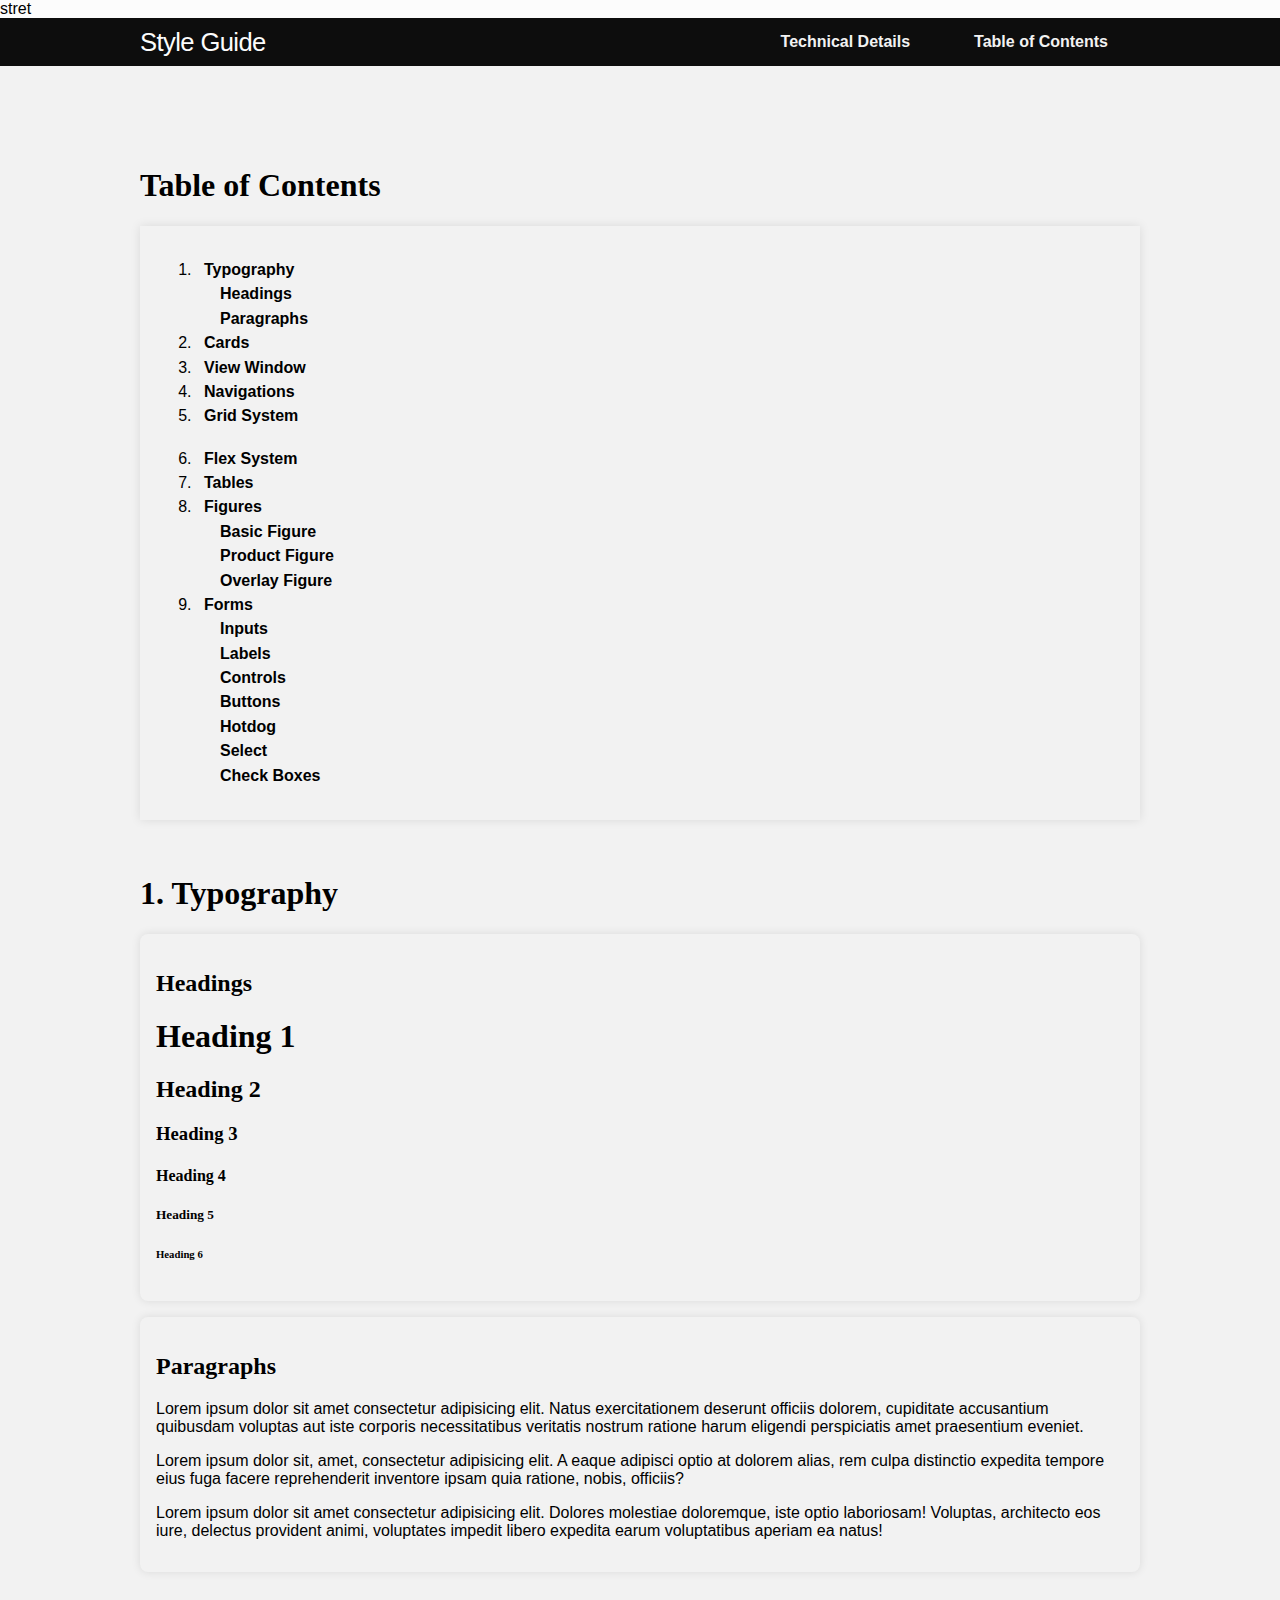
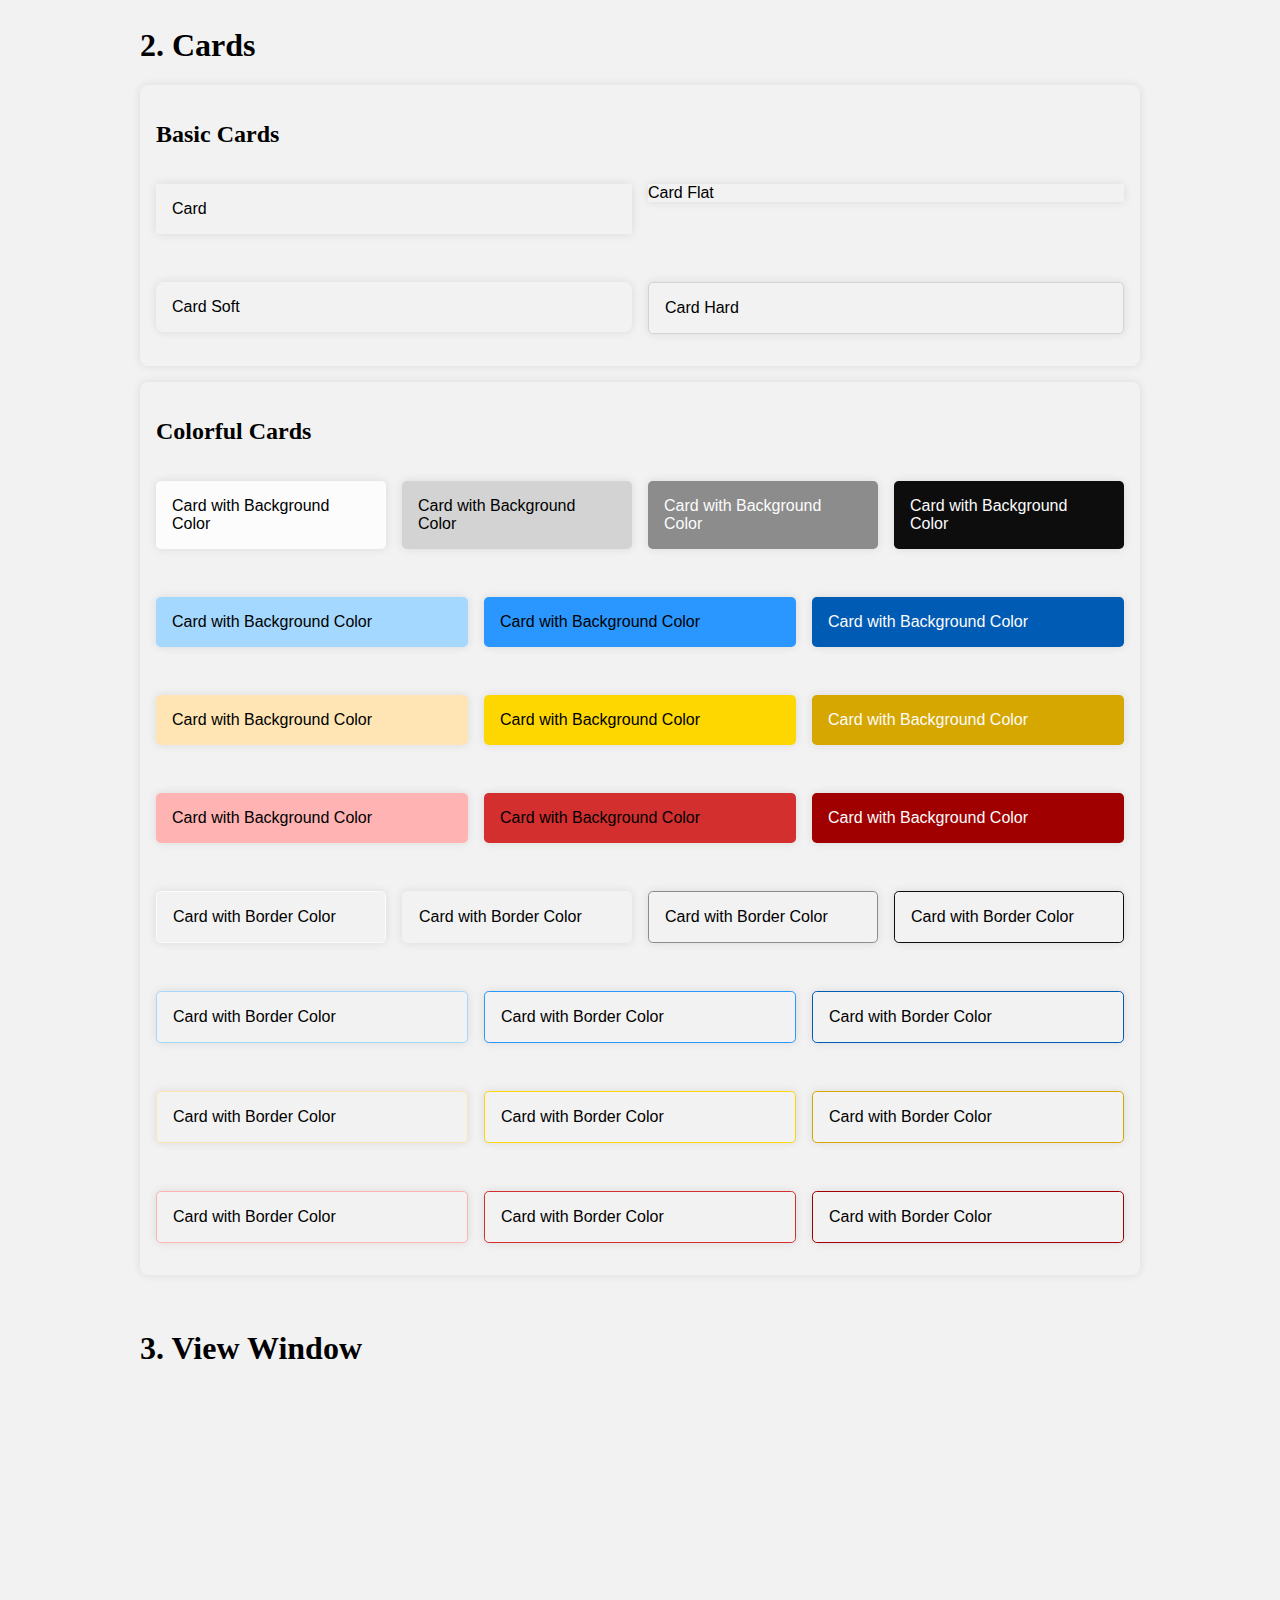
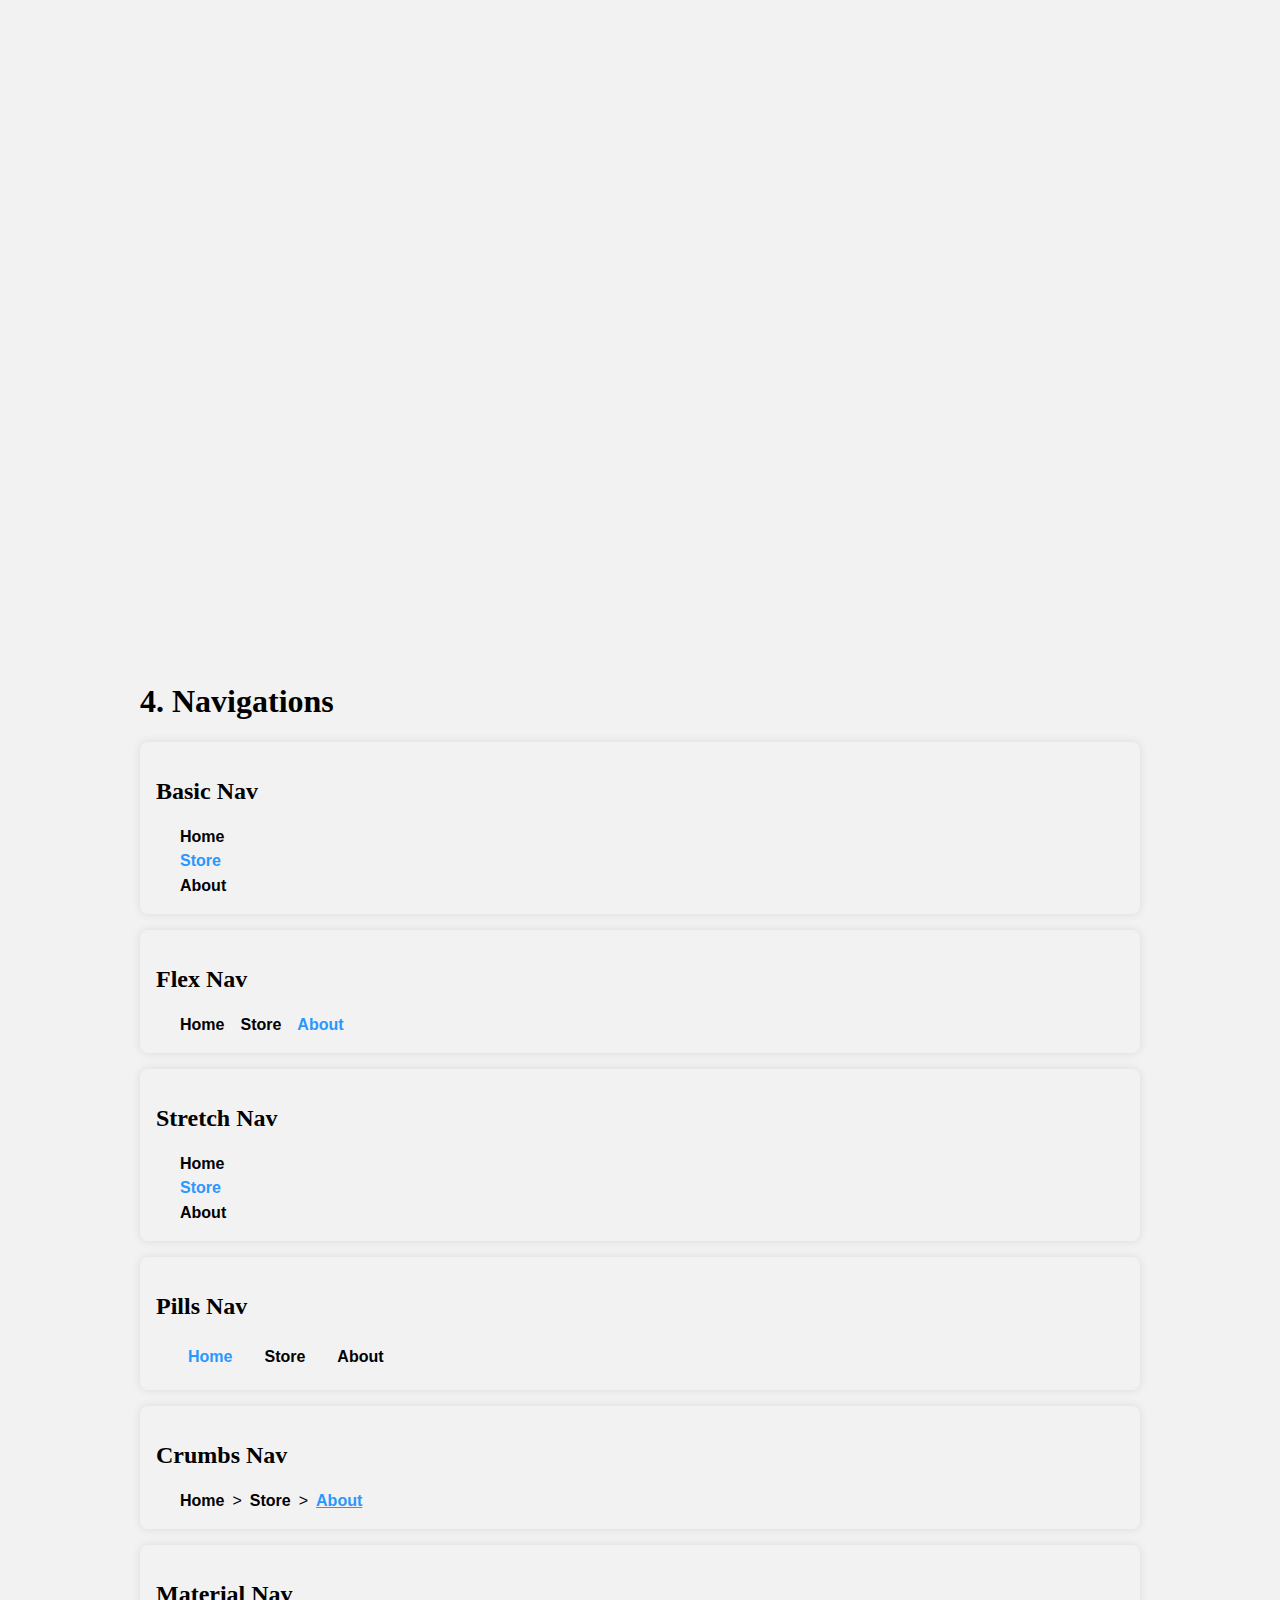
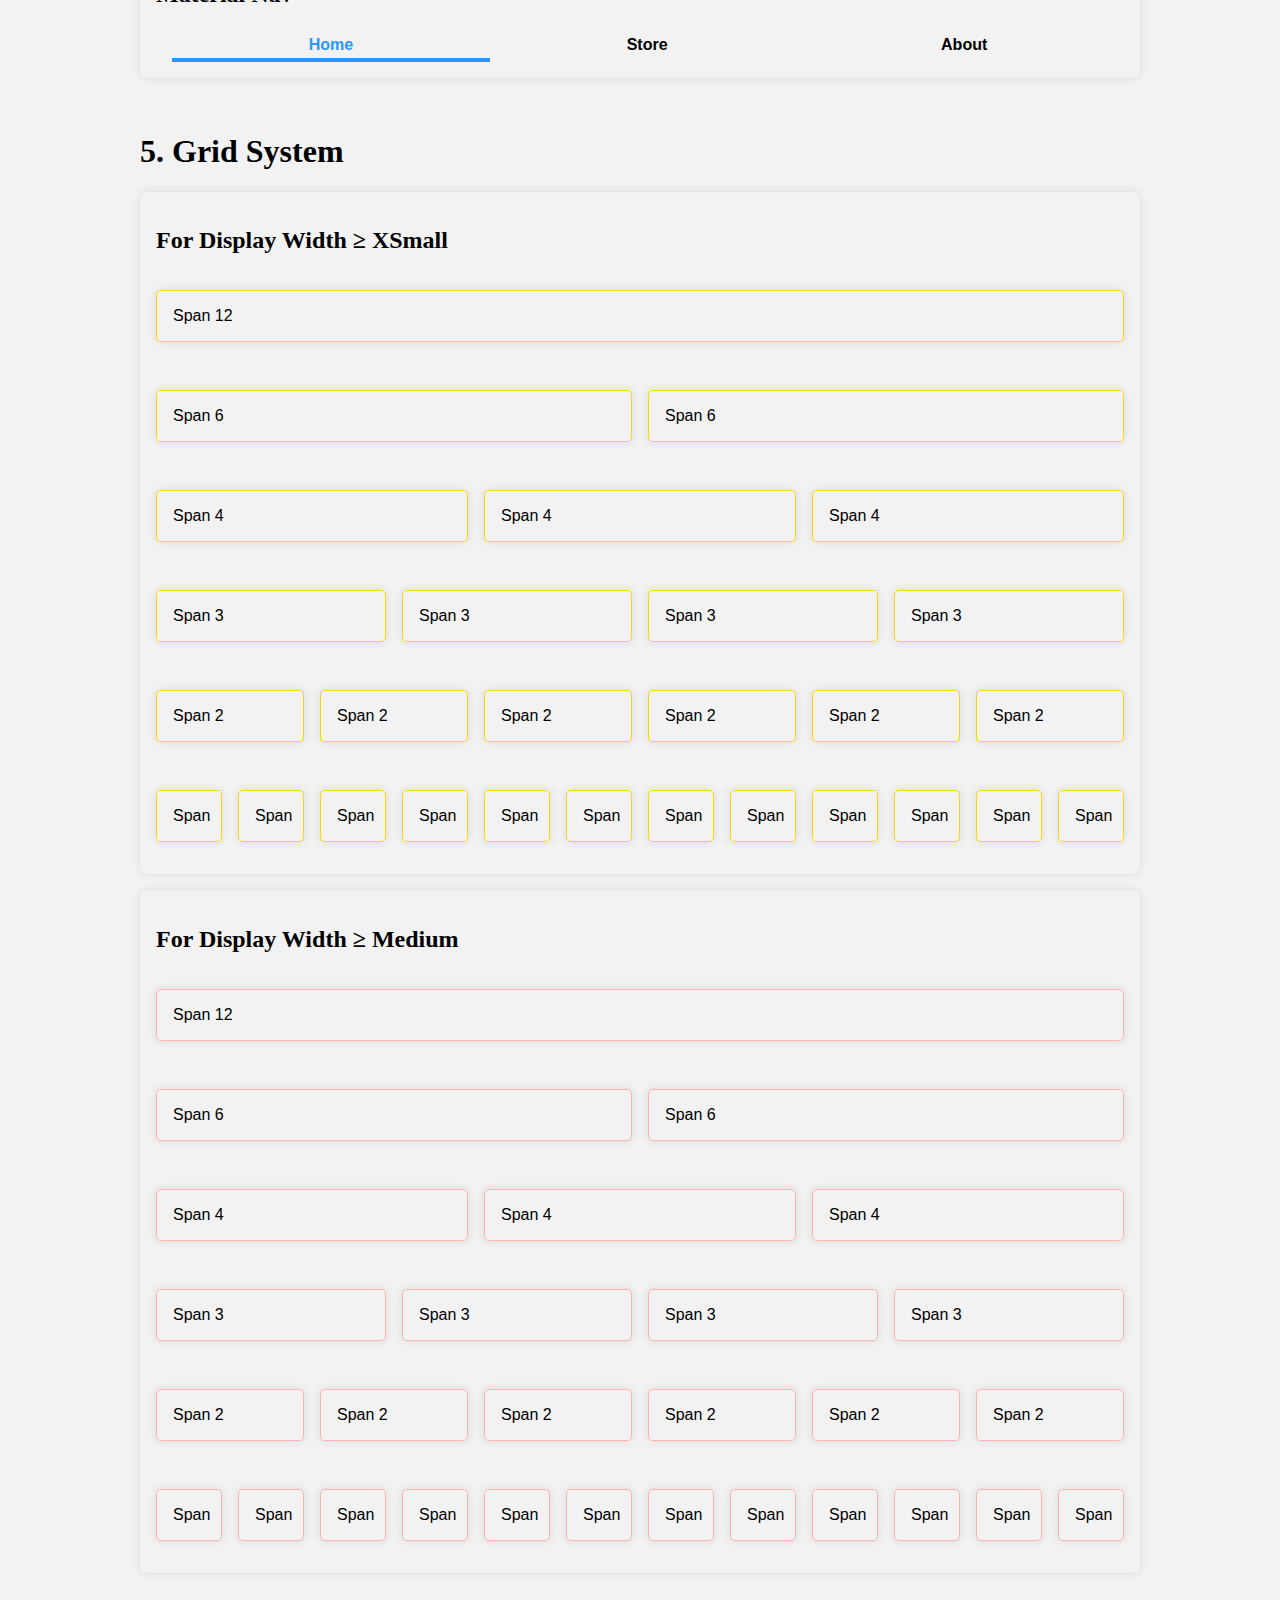
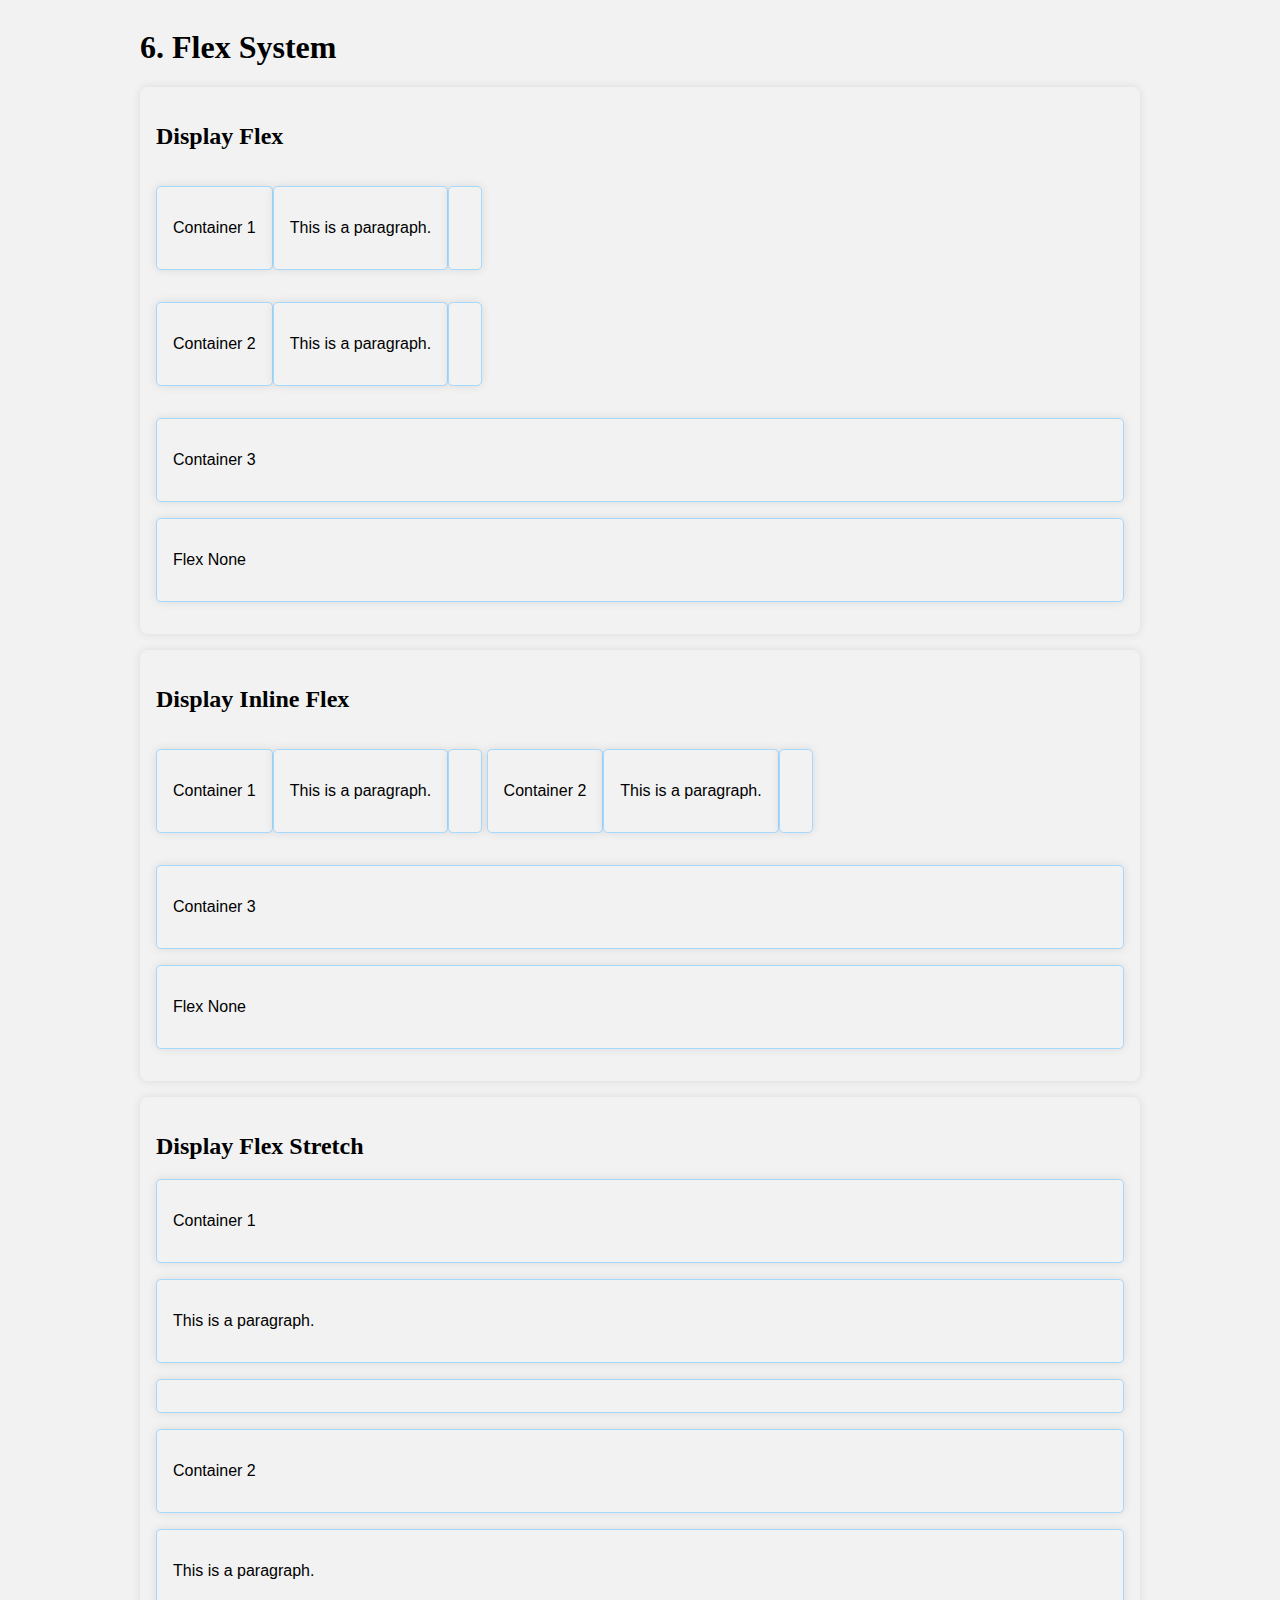
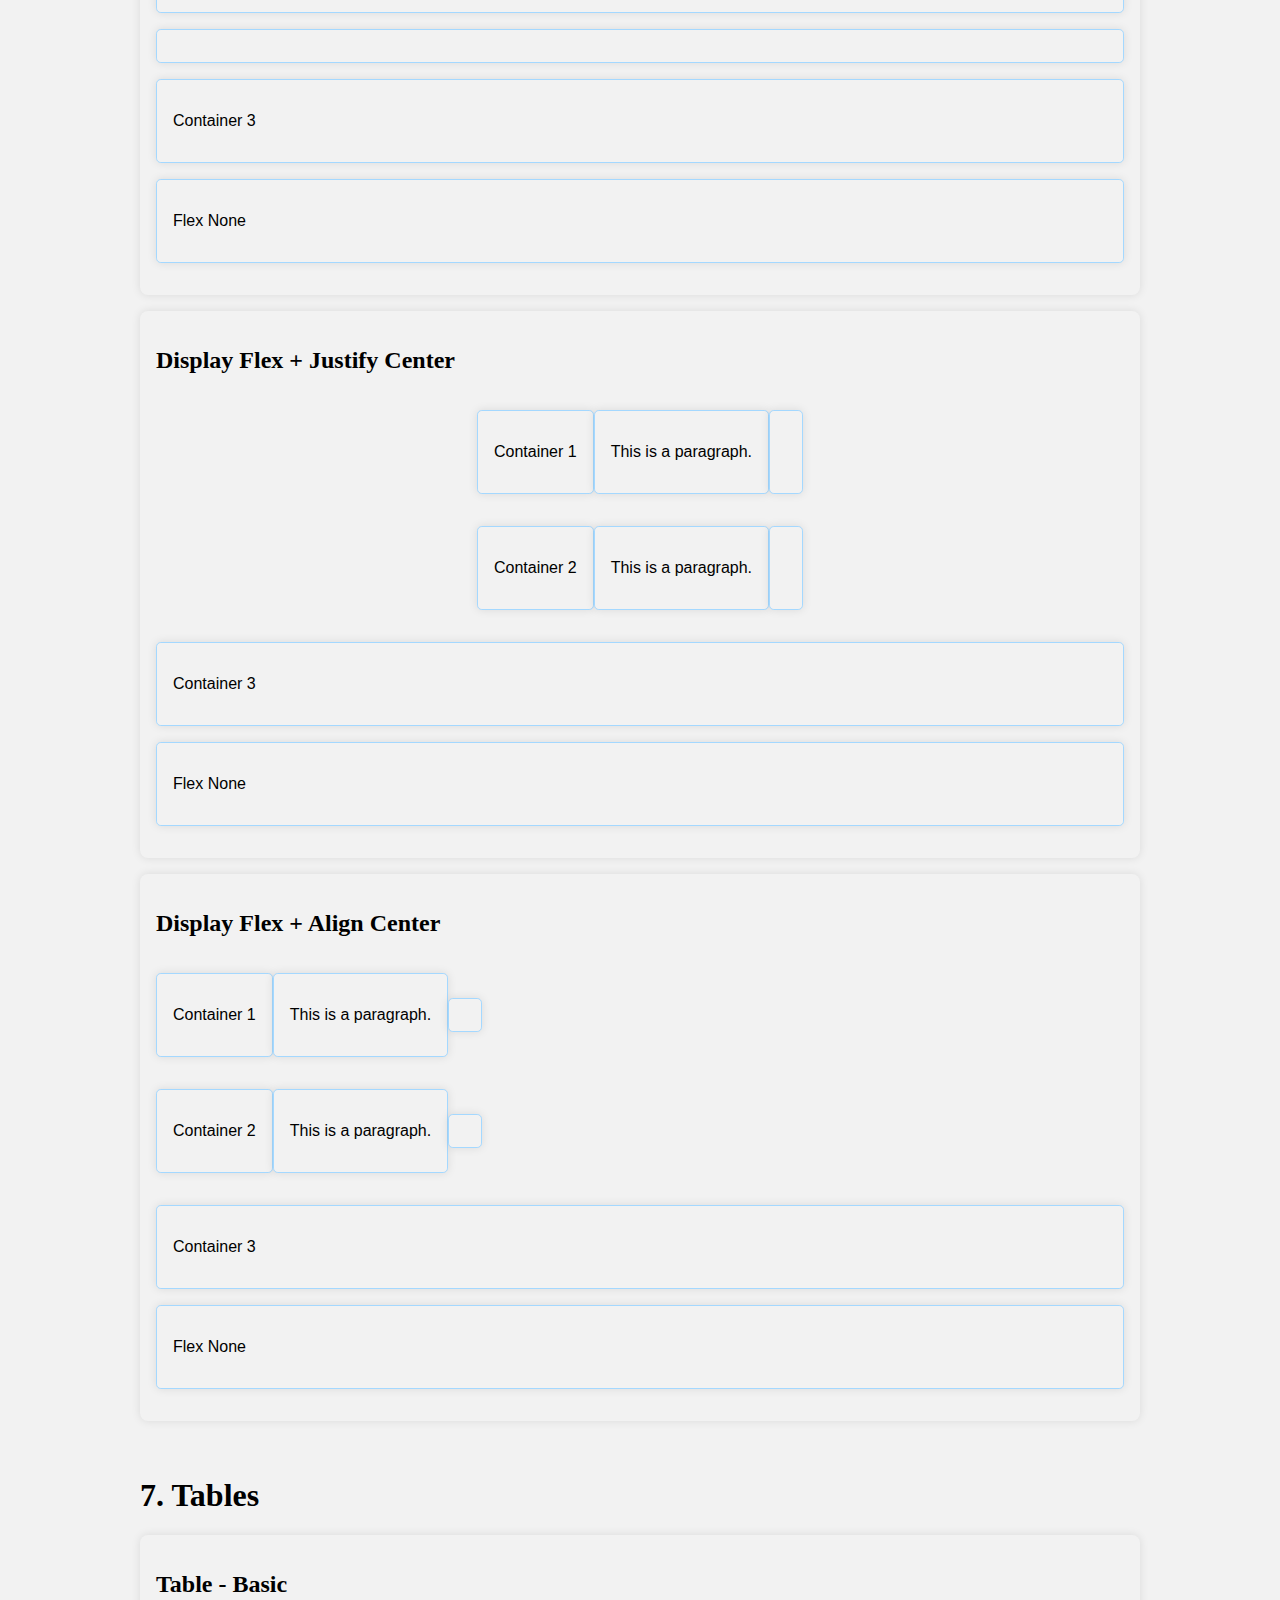
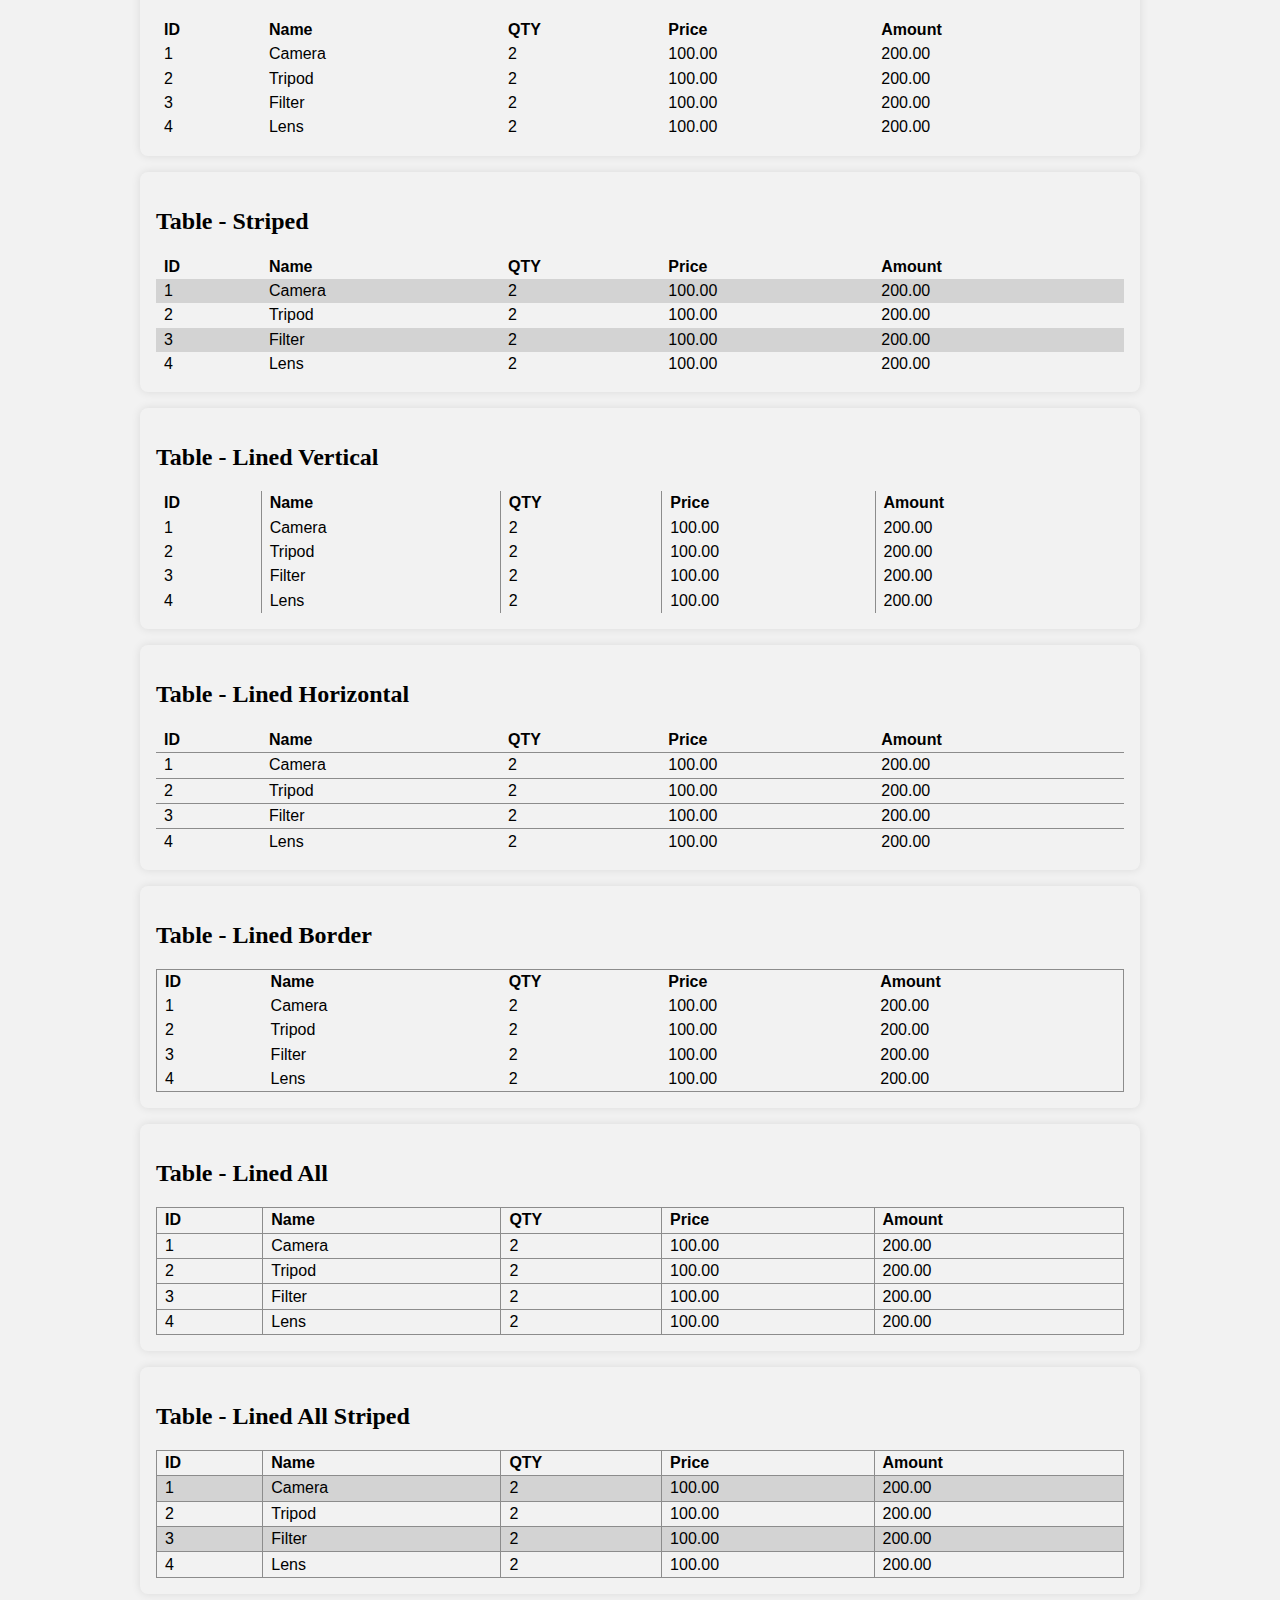
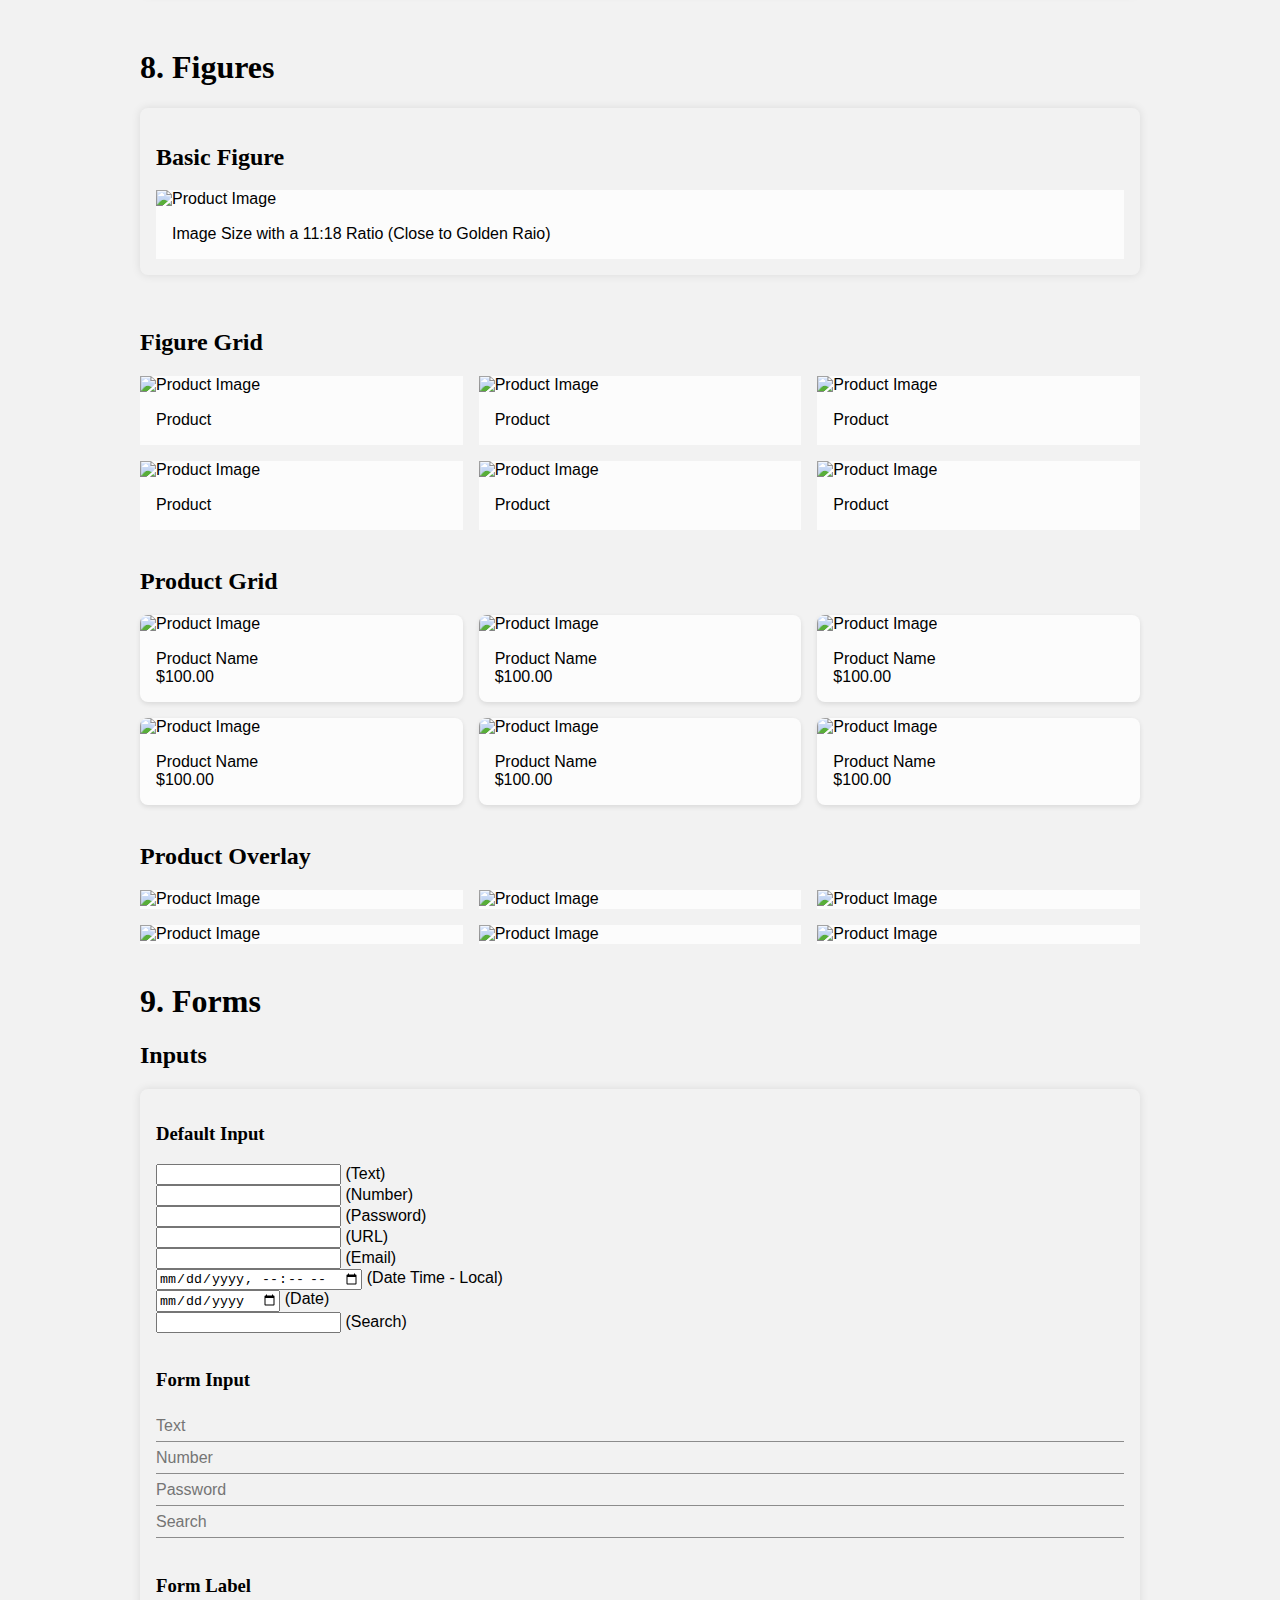
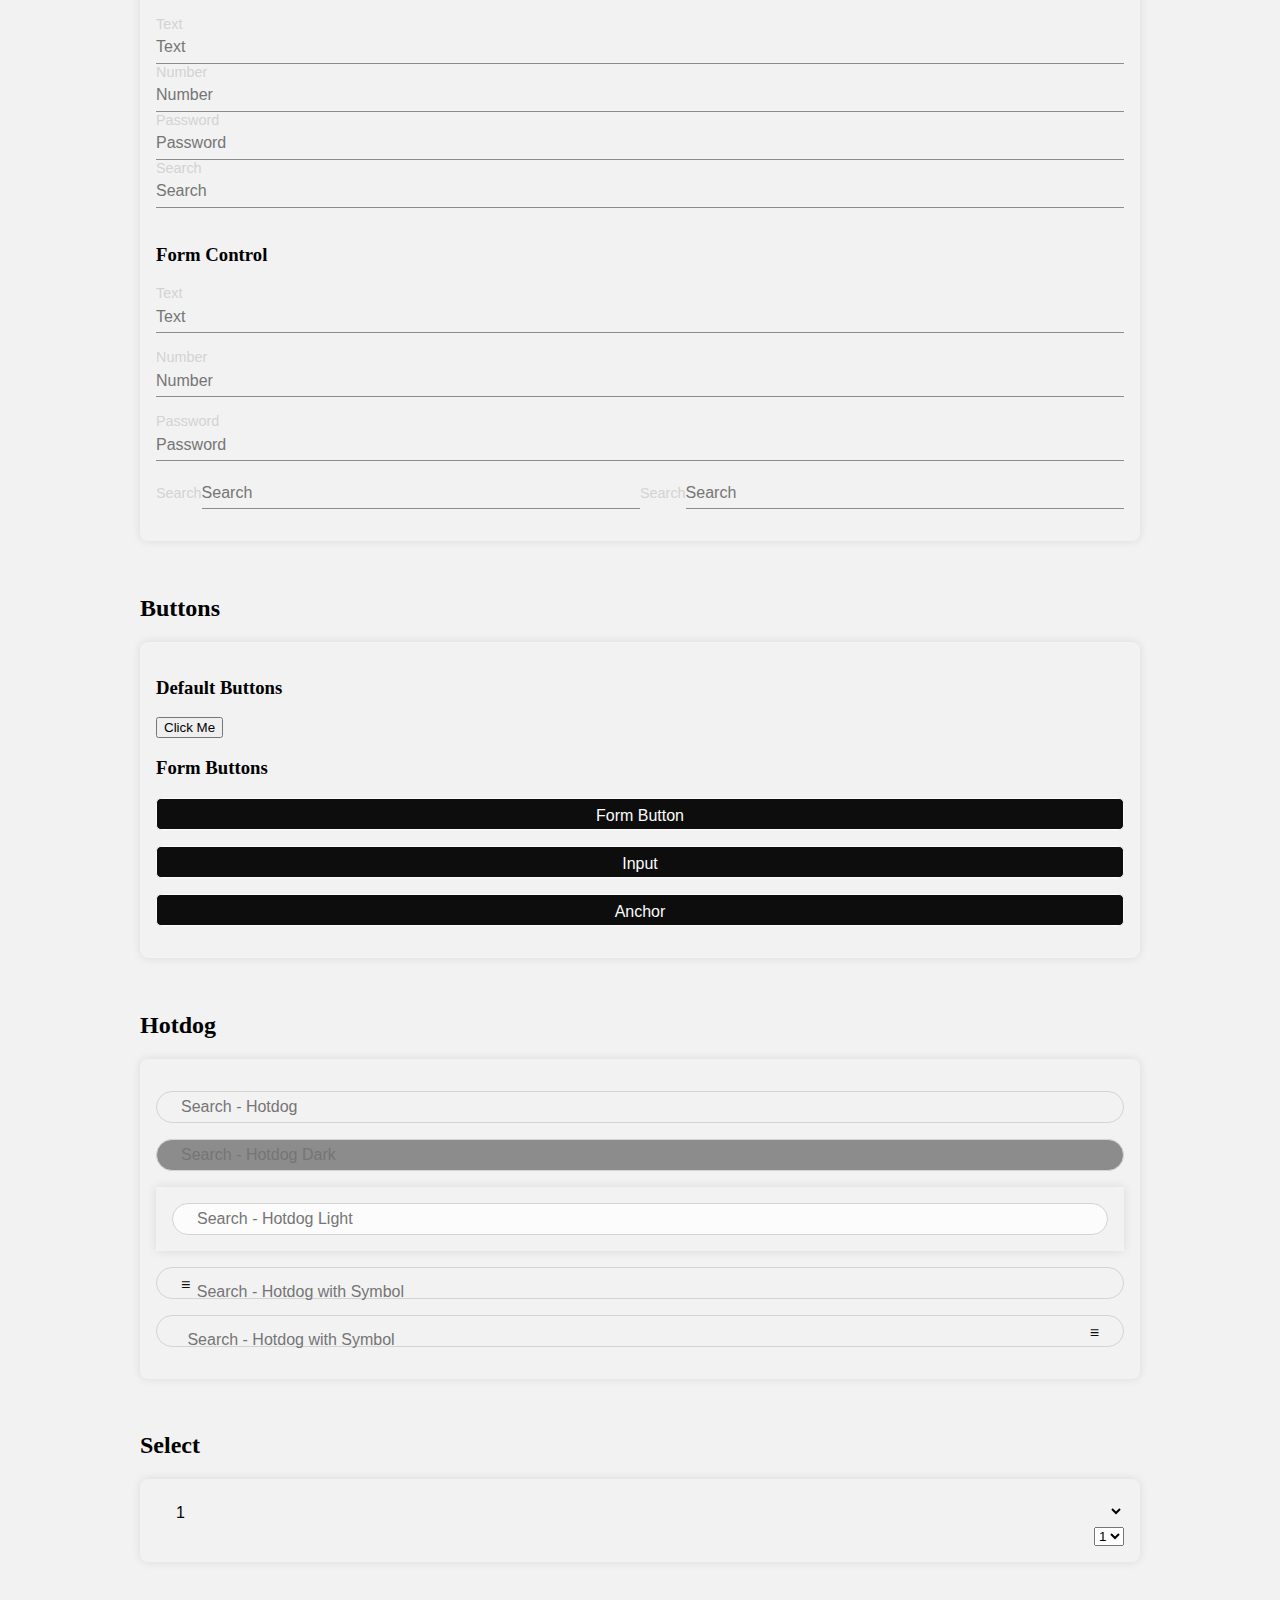
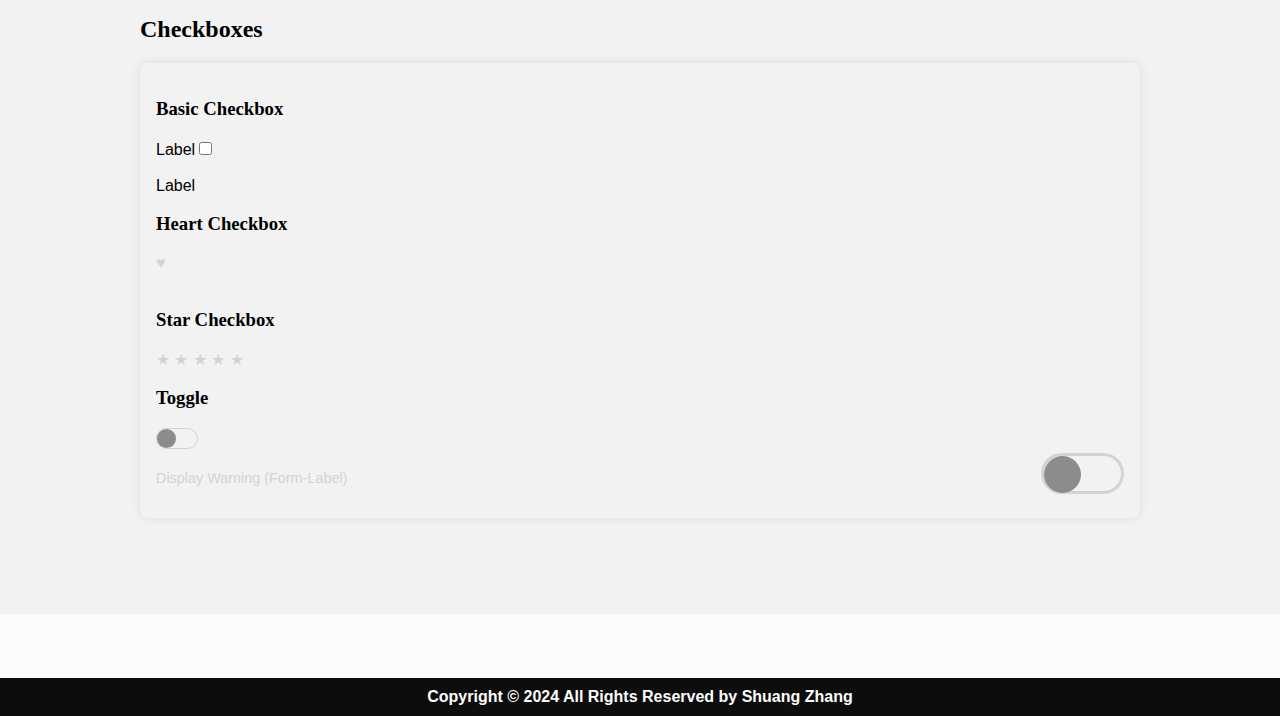
==== commit e23ec852: "Assignment 7, PHP Parts" ====
--- a/zhang.shuang/styleguide/index.html
+++ b/zhang.shuang/styleguide/index.html
@@ -53,6 +53,7 @@
 						<li><a href="#viewwindow">View Window</a></li>
 						<li><a href="#navigations">Navigations</a></li>
 						<li><a href="#gridsystem">Grid System</a></li>
+						<br>
 						<li><a href="#flexsystem">Flex System</a></li>
 						<li><a href="#tables">Tables</a></li>
 						<li><a href="#figures">Figures</a></li>
@@ -419,7 +420,7 @@
 			</div>
 			
 			<div class="card soft">
-				<h2>Display inline Flex</h2>
+				<h2>Display Inline Flex</h2>
 				<div class="container display-inline-flex">
 					<div class="card soft bd-main-light">
 						<p>Container 1</p>
@@ -483,7 +484,7 @@
 			</div>
 
 			<div class="card soft">
-				<h2>Display Flex + Justify Center</h2>
+				<h2 id="flexjustify">Display Flex + Justify Center</h2>
 				<div class="container display-flex flex-justify-center">
 					<div class="card soft bd-main-light">
 						<p>Container 1</p>
--- a/zhang.shuang/lib/css/styleguide.css
+++ b/zhang.shuang/lib/css/styleguide.css
@@ -37,11 +37,11 @@
 }
 
 header {
-	position: fixed;
+/*	position: fixed;*/
 	top: 0;
 	padding-top: 0;
 	width: 100%;
-  z-index: 1000;
+/*  z-index: 1000;*/
 }
 
 header. nav {
@@ -87,11 +87,11 @@
 .display-block {display: block;}
 .display-inline-block {display: inline-block;}
 
-.stretch-flex { flex: 1 1 auto; }
+.flex-stretch { flex: 1 1 auto; }
 .flex-none { flex: none; }
 
 .flex-align-center { align-items:center; }
-.felx-justify-center { justify-content:center; }
+.flex-justify-center { justify-content:center; }
 
 
 
@@ -249,8 +249,8 @@
 }
 
 .nav-material a:hover {
-	background-color: var(--color-white);
-	color: inherit;
+	background-color: var(--color-neutral-light);
+	color: var(--color-main-medium);
 }
 
 .nav-material a::after{
@@ -498,7 +498,7 @@
 /* VIEWWINDOW COMPONENT */
 
 .view-window {
-	height: 80vh;
+	height: 95vh;
 	position: relative;
 	overflow: hidden;
 	background-size: cover;
@@ -578,12 +578,13 @@
 	-webkit-appeatance: none;
 	/* color: var(--color-white); */
 	width: 100%;
+	height: 2rem;
 	outline: 0;
 }
 
 .form-input {
 	border-bottom: 1px solid var(--color-neutral-dark);
-	padding: 0.5em 1em;
+	padding: 0em 0em;
 }
 
 .form-input:focus {
@@ -598,10 +599,10 @@
 }
 
 .form-button {
-	background-color: var(--color-main-light);
-	color: var(--color-main-dark);
+	background-color: var(--color-black);
+	color: var(--color-white);
 	padding: 0.5em 1em;
-	border: 1px solid var(--color-main-medium);
+	border: 1px solid var(--color-white);
 	border-radius: 0.3em;
 	cursor: pointer;
 	text-align: center;
@@ -611,12 +612,13 @@
 	text-decoration: none;
 	background-color: var(--color-white);
 	color: var(--color-main-dark);
-	border: 1px solid var(--color-main-light);
-	transform: scale(1.05)
+	border: 1px solid var(--color-white);
+/*	transform: scale(1.05)*/
 }
 
 .form-button:active {
-	background-color: var(--color-main-light);
+	background-color: var(--color-white);
+
 }
 
 .hotdog {
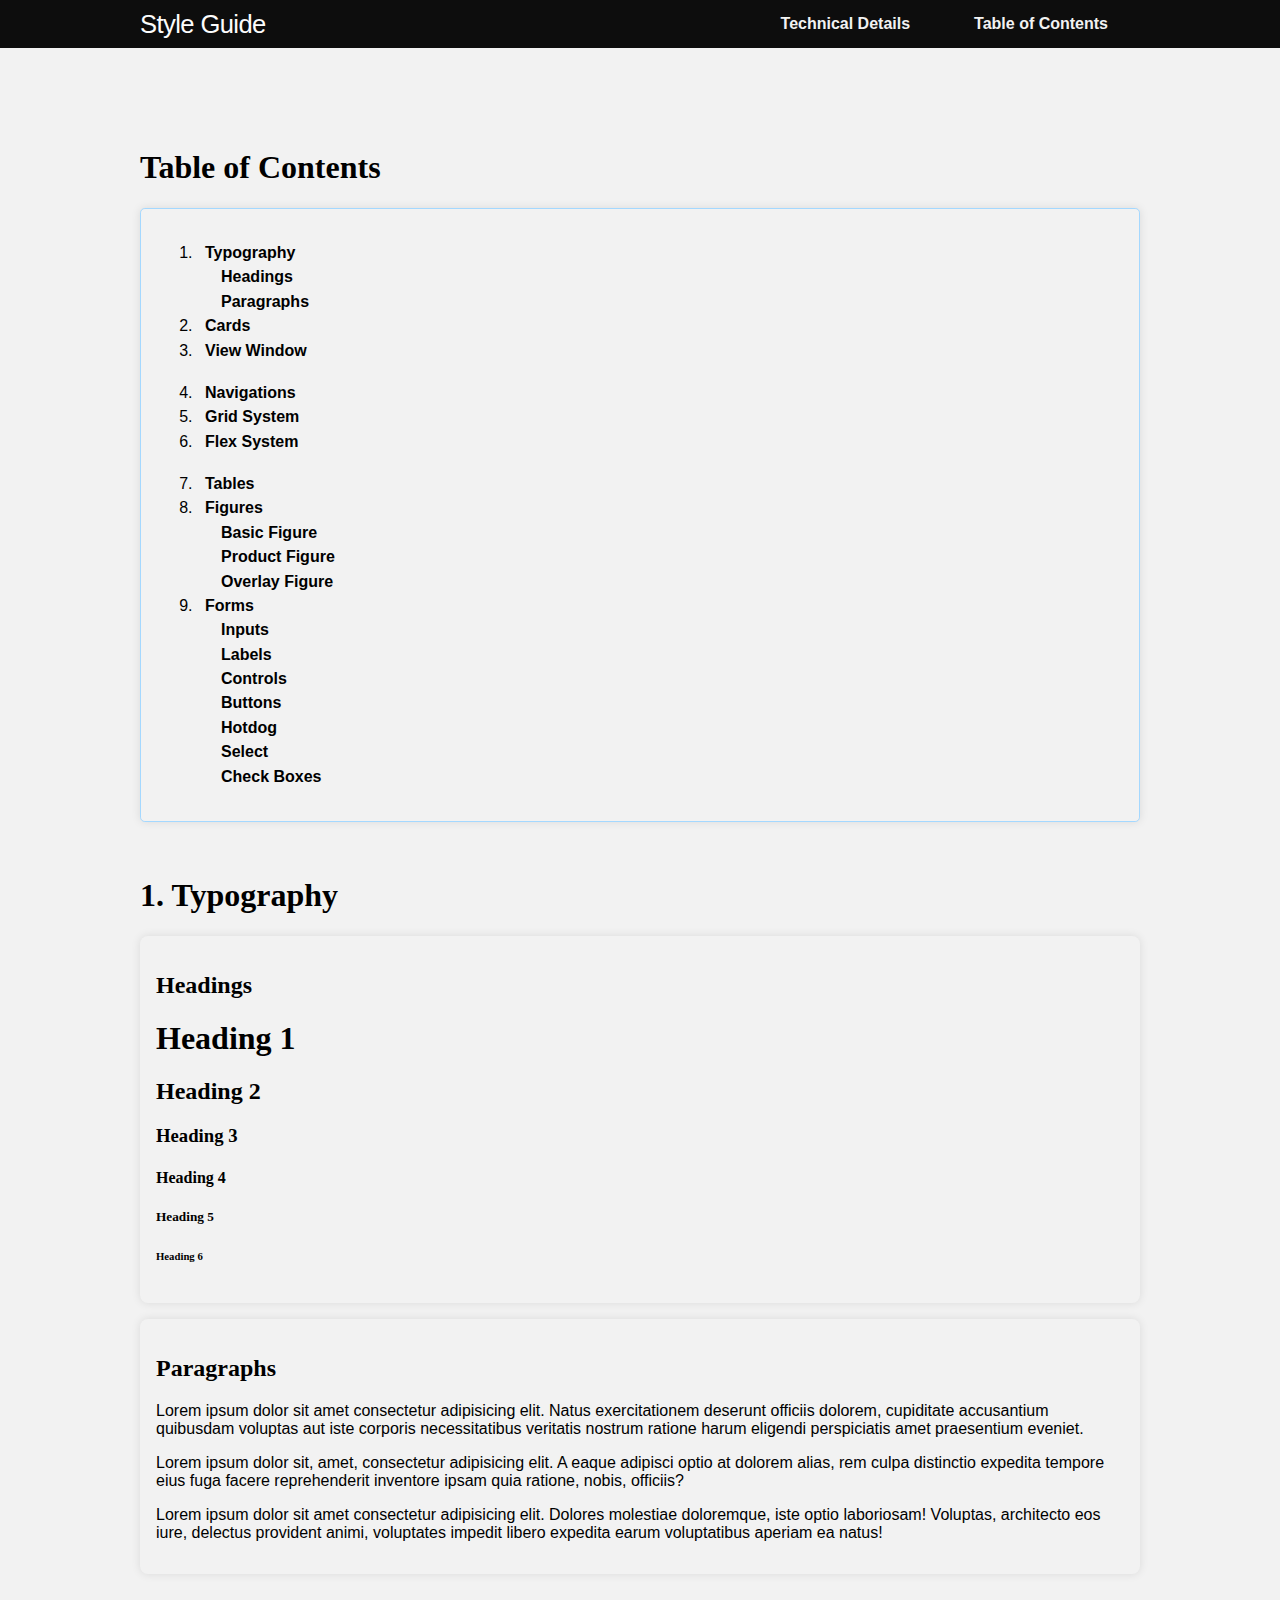
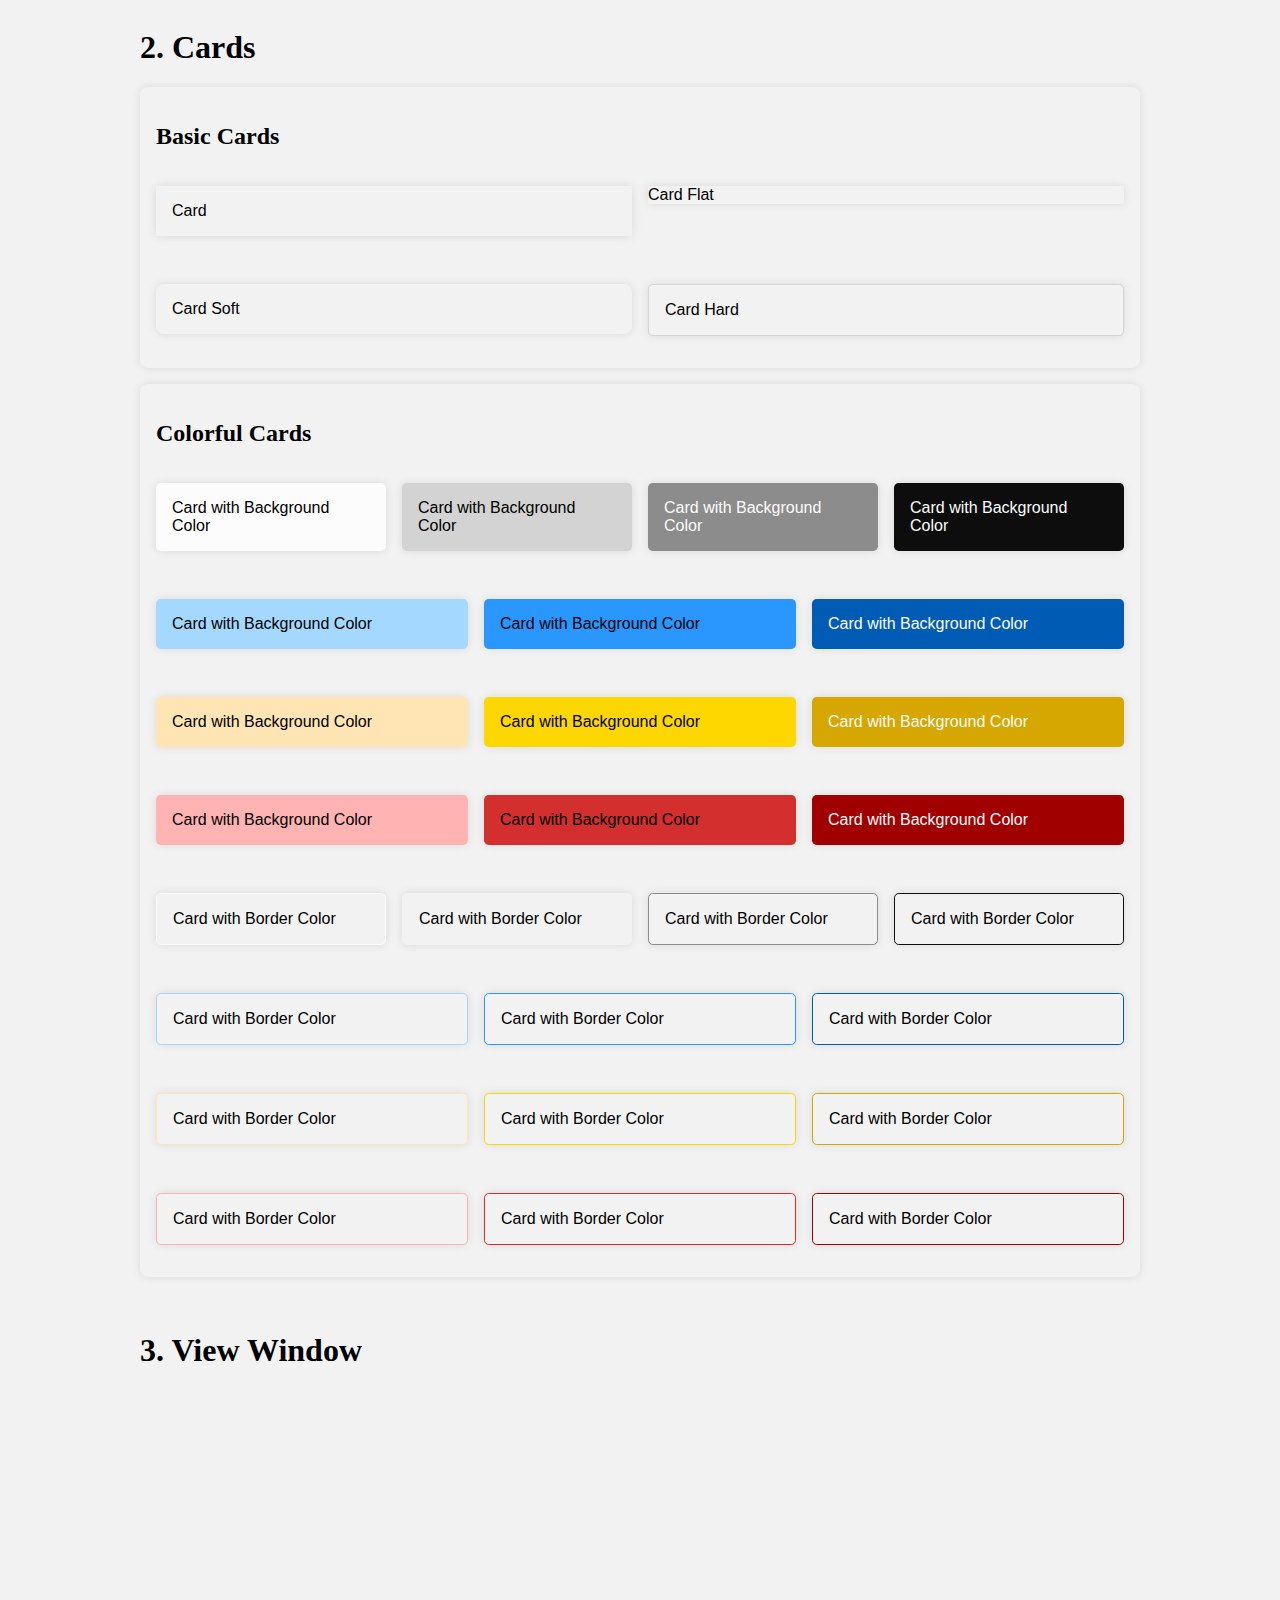
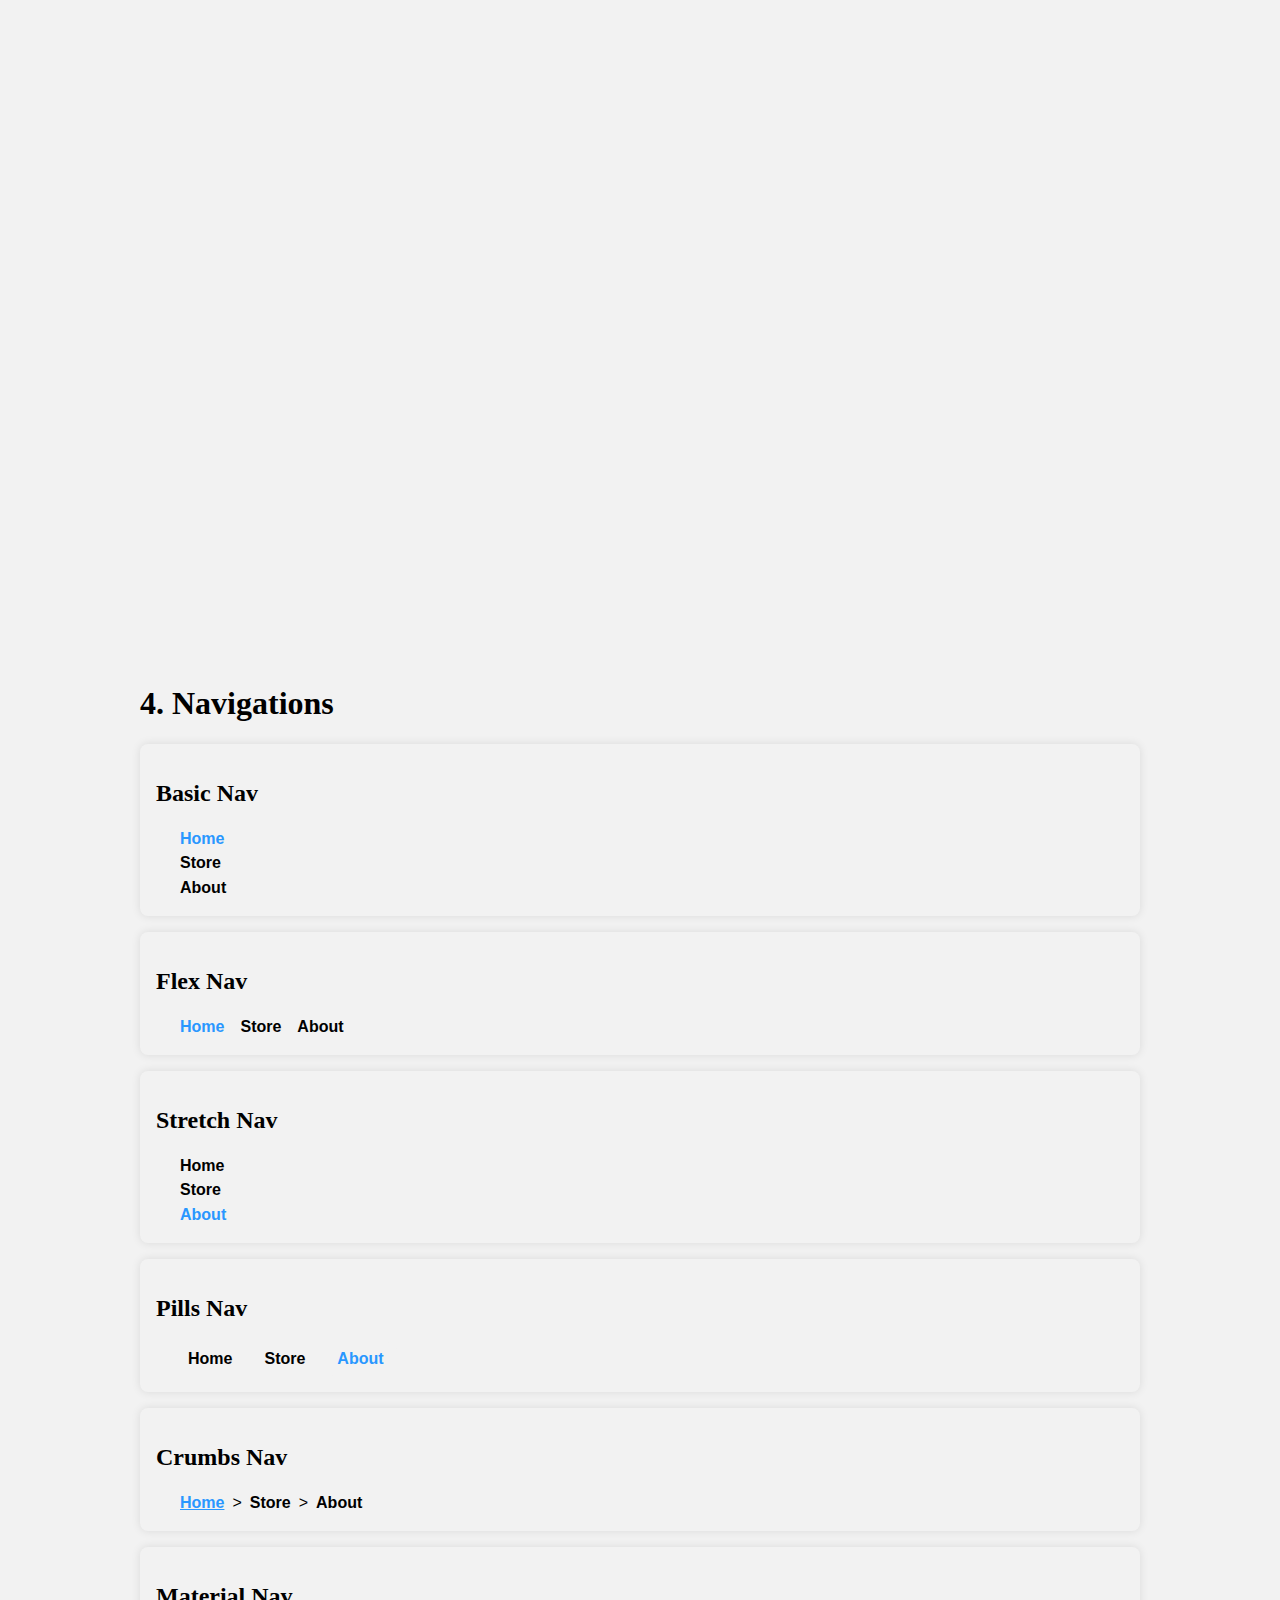
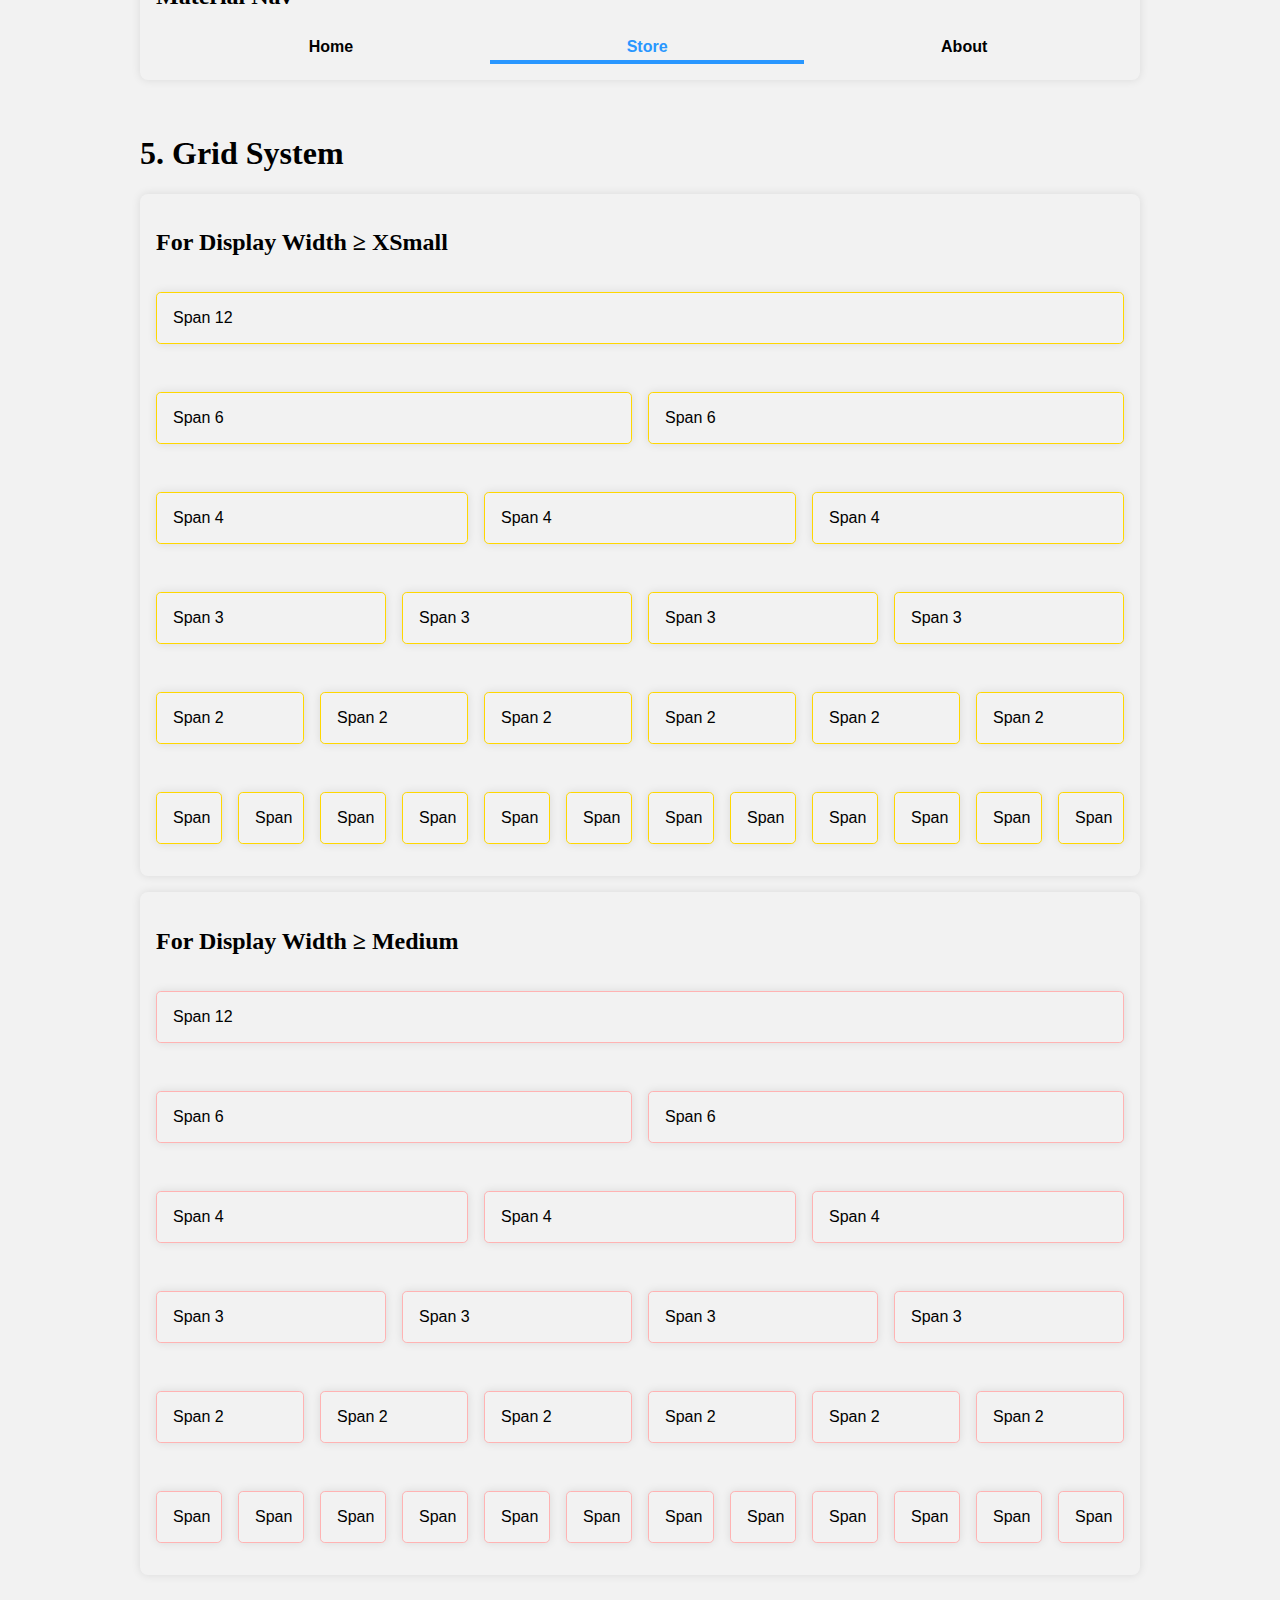
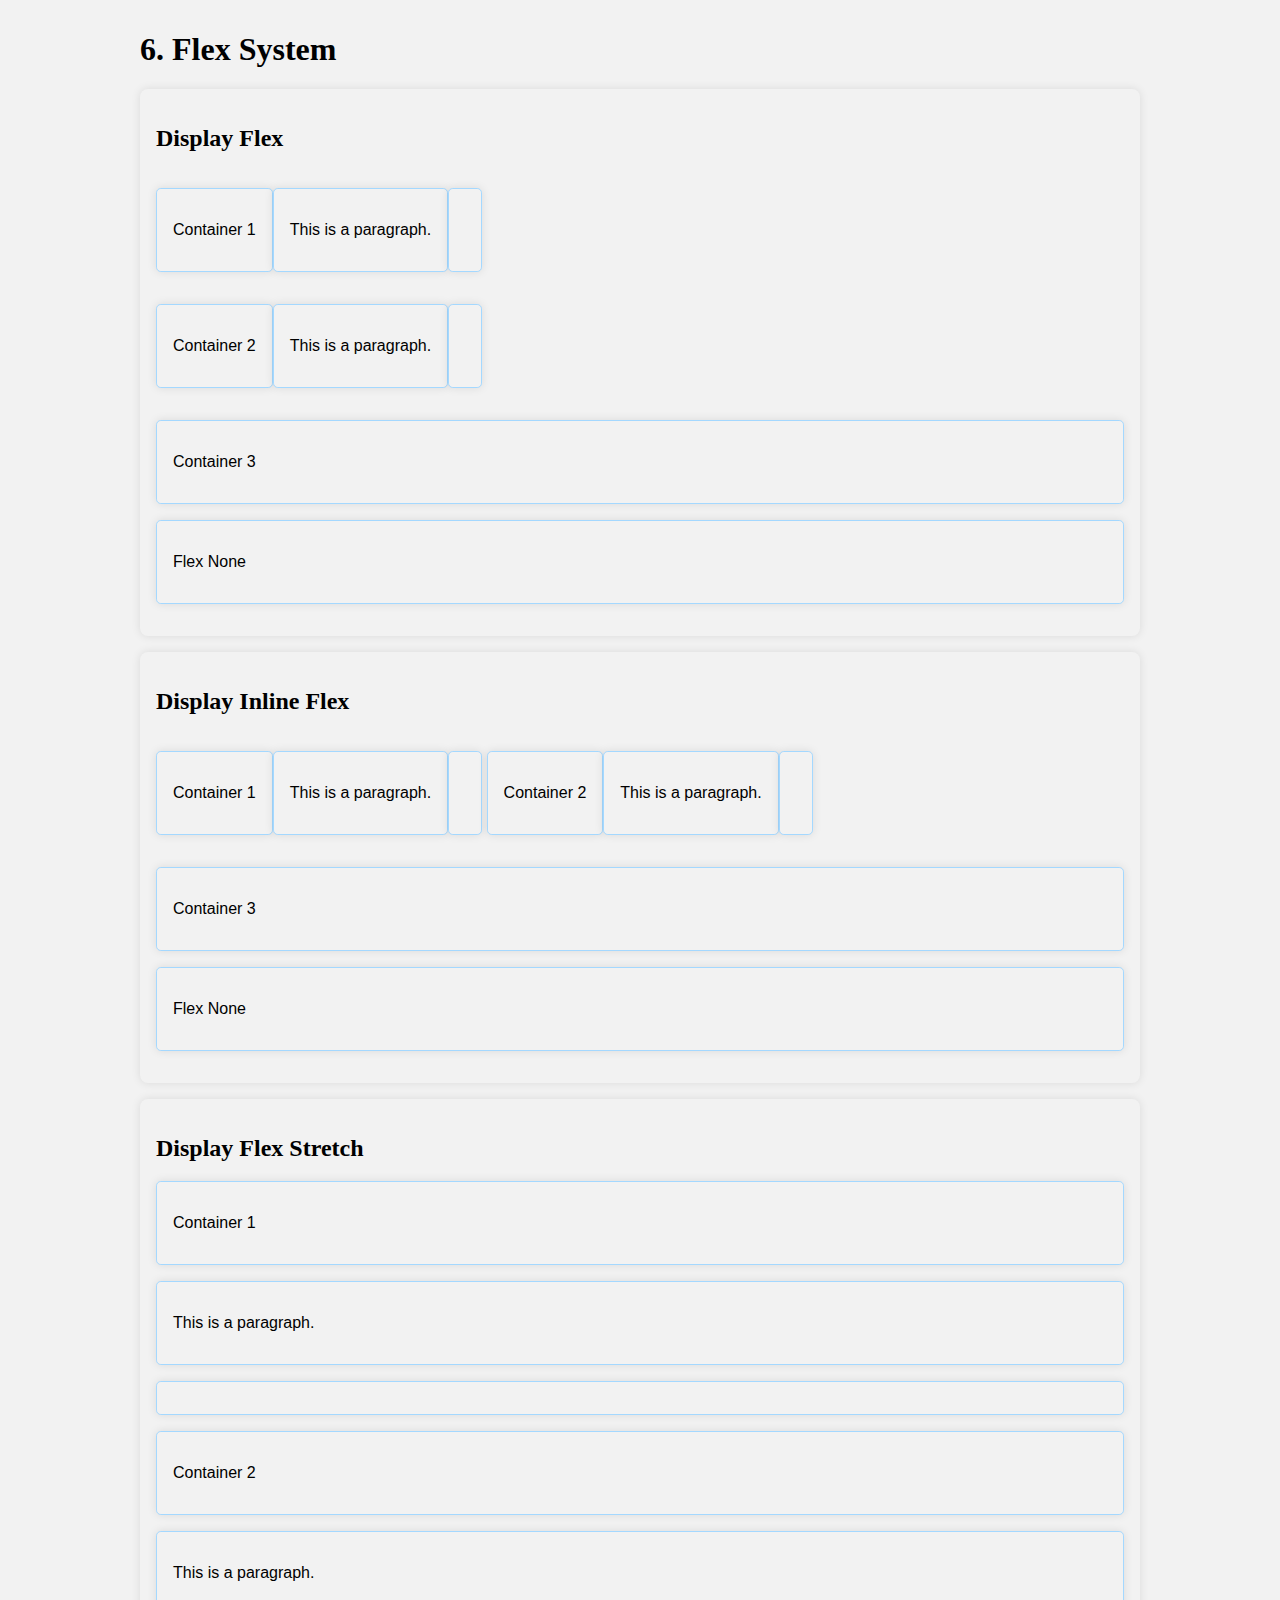
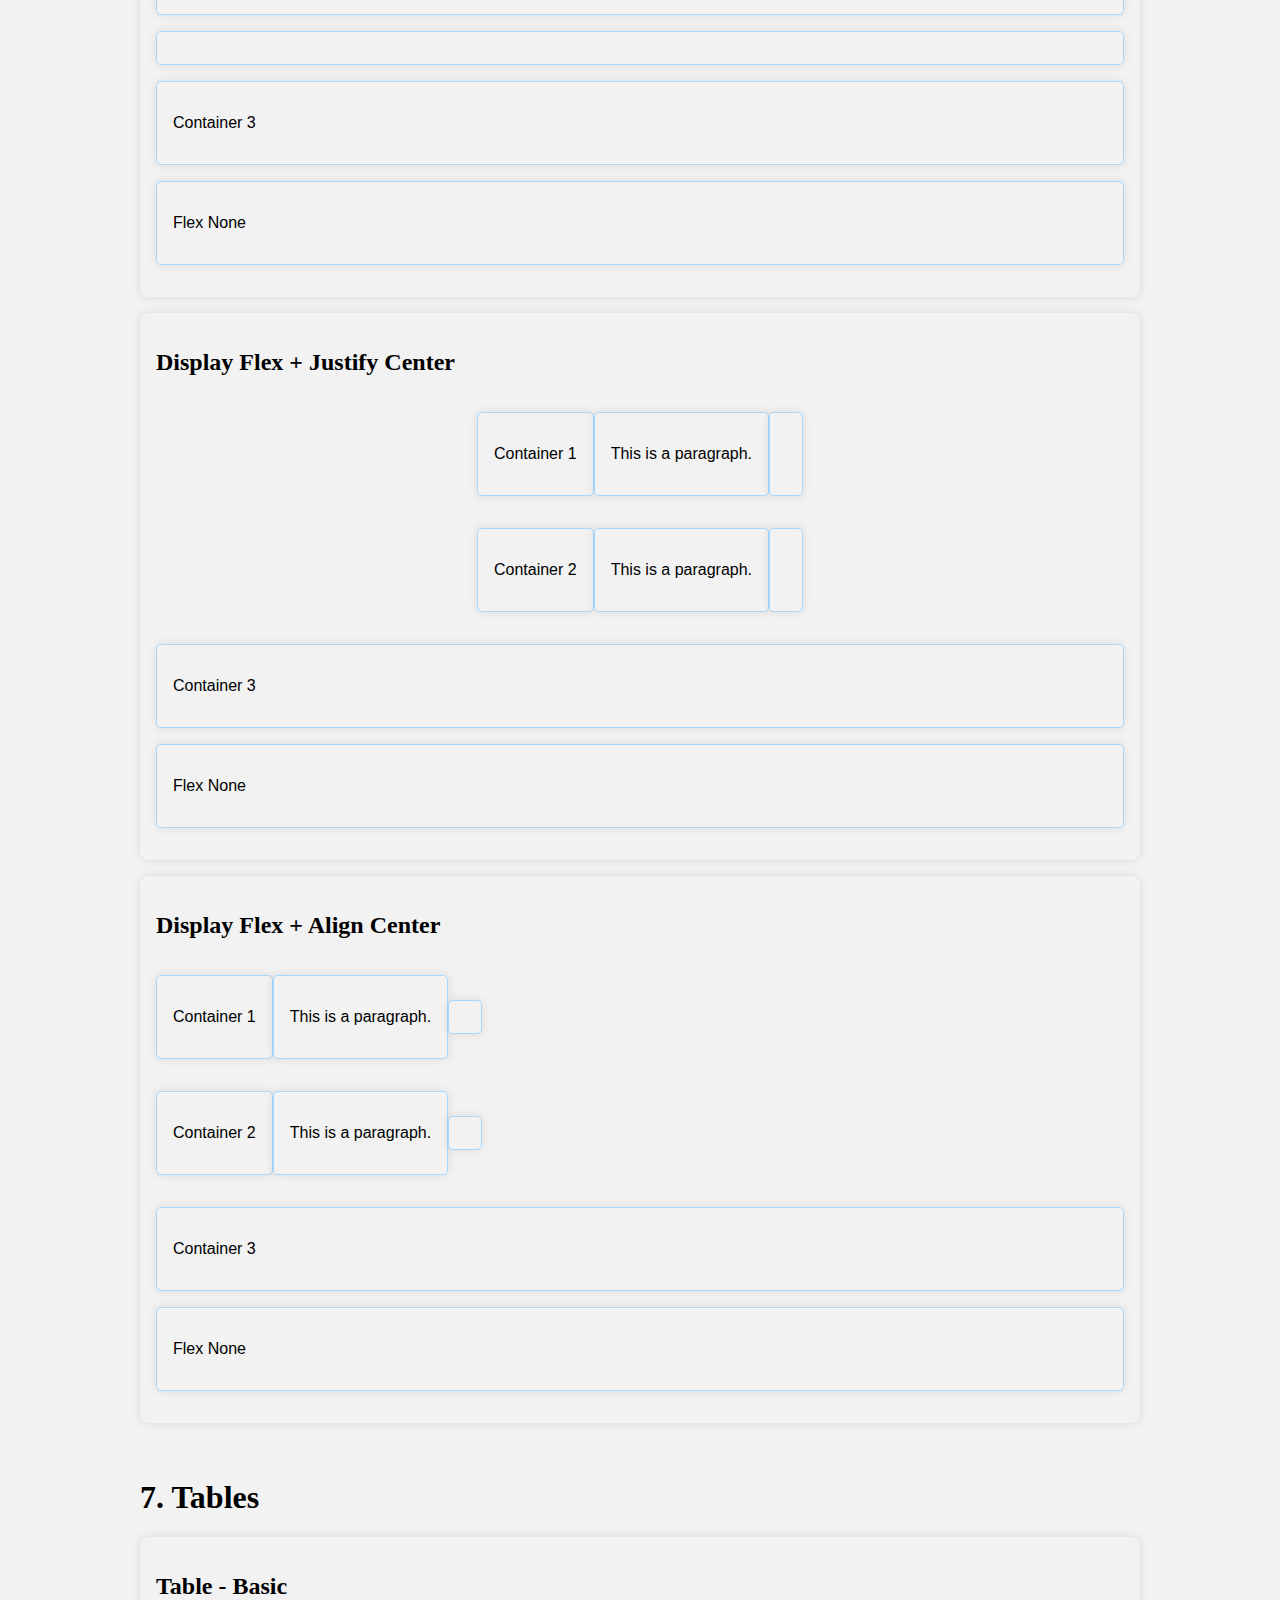
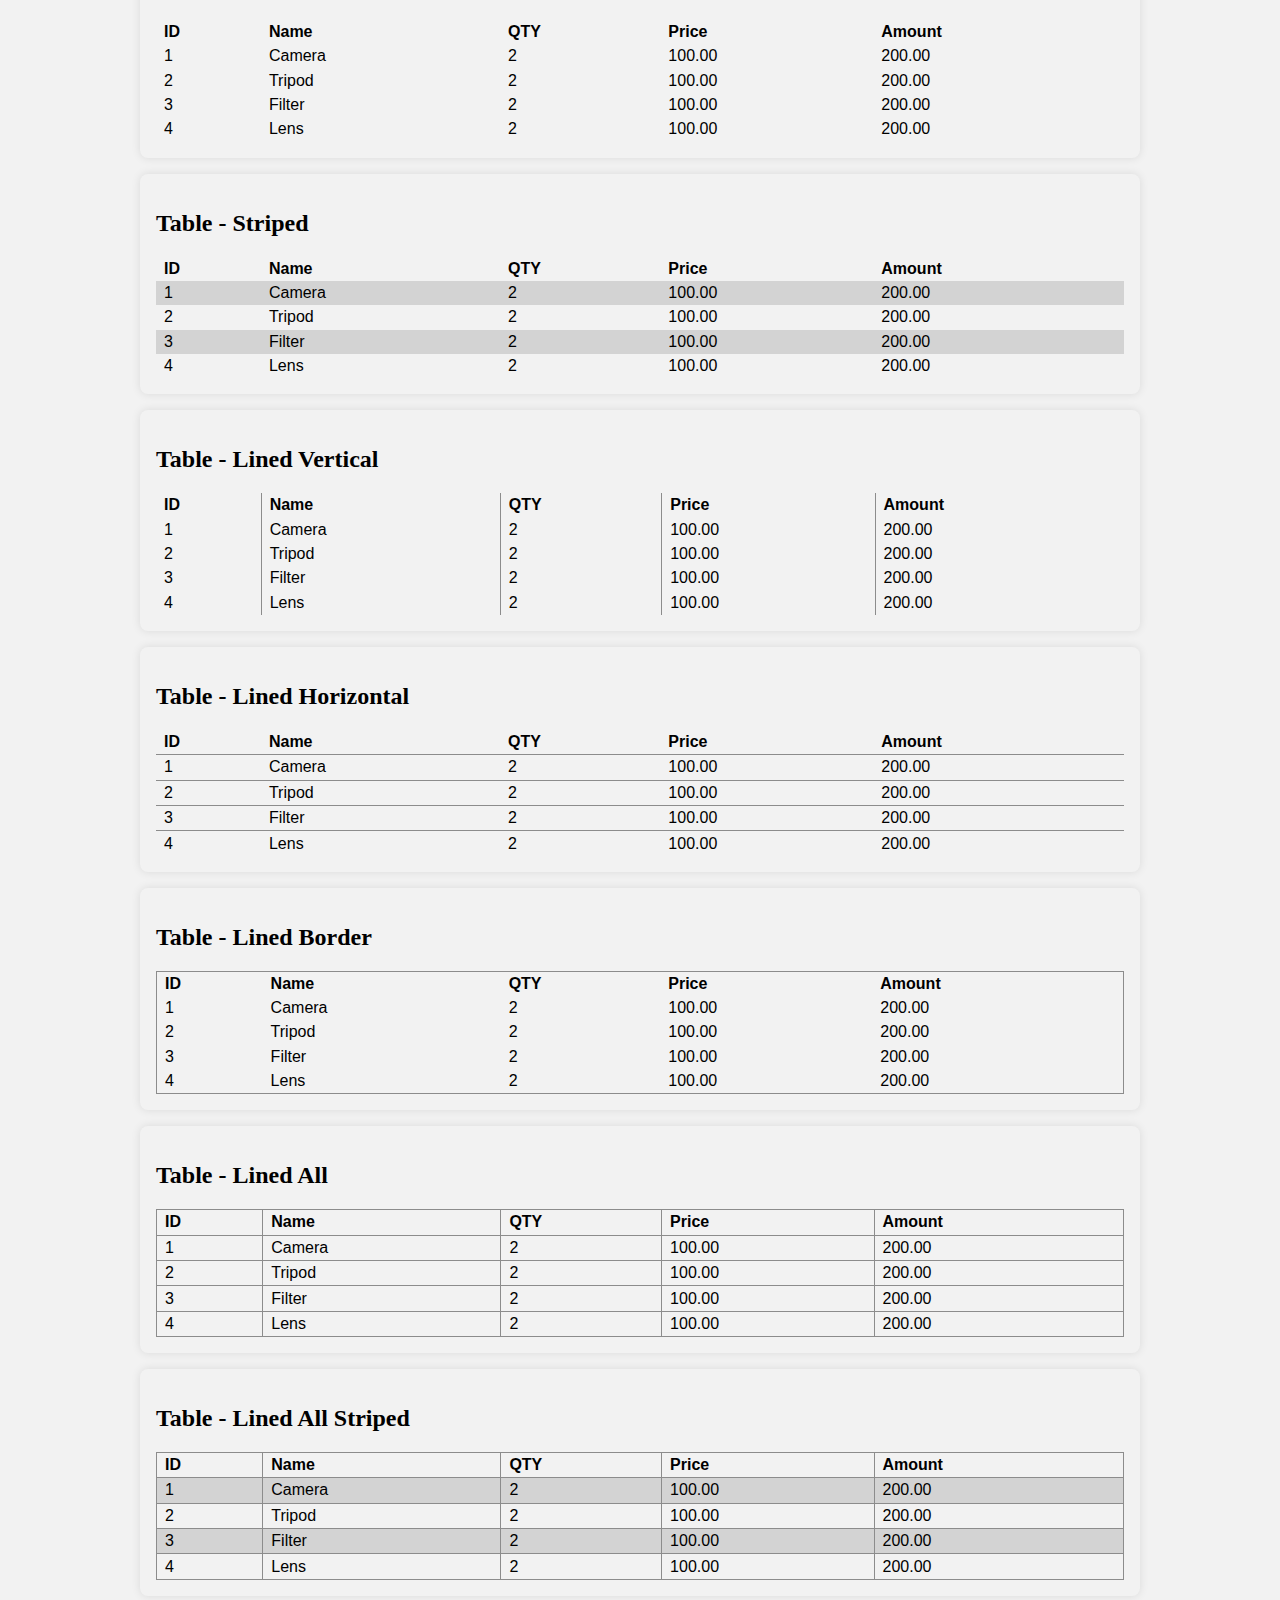
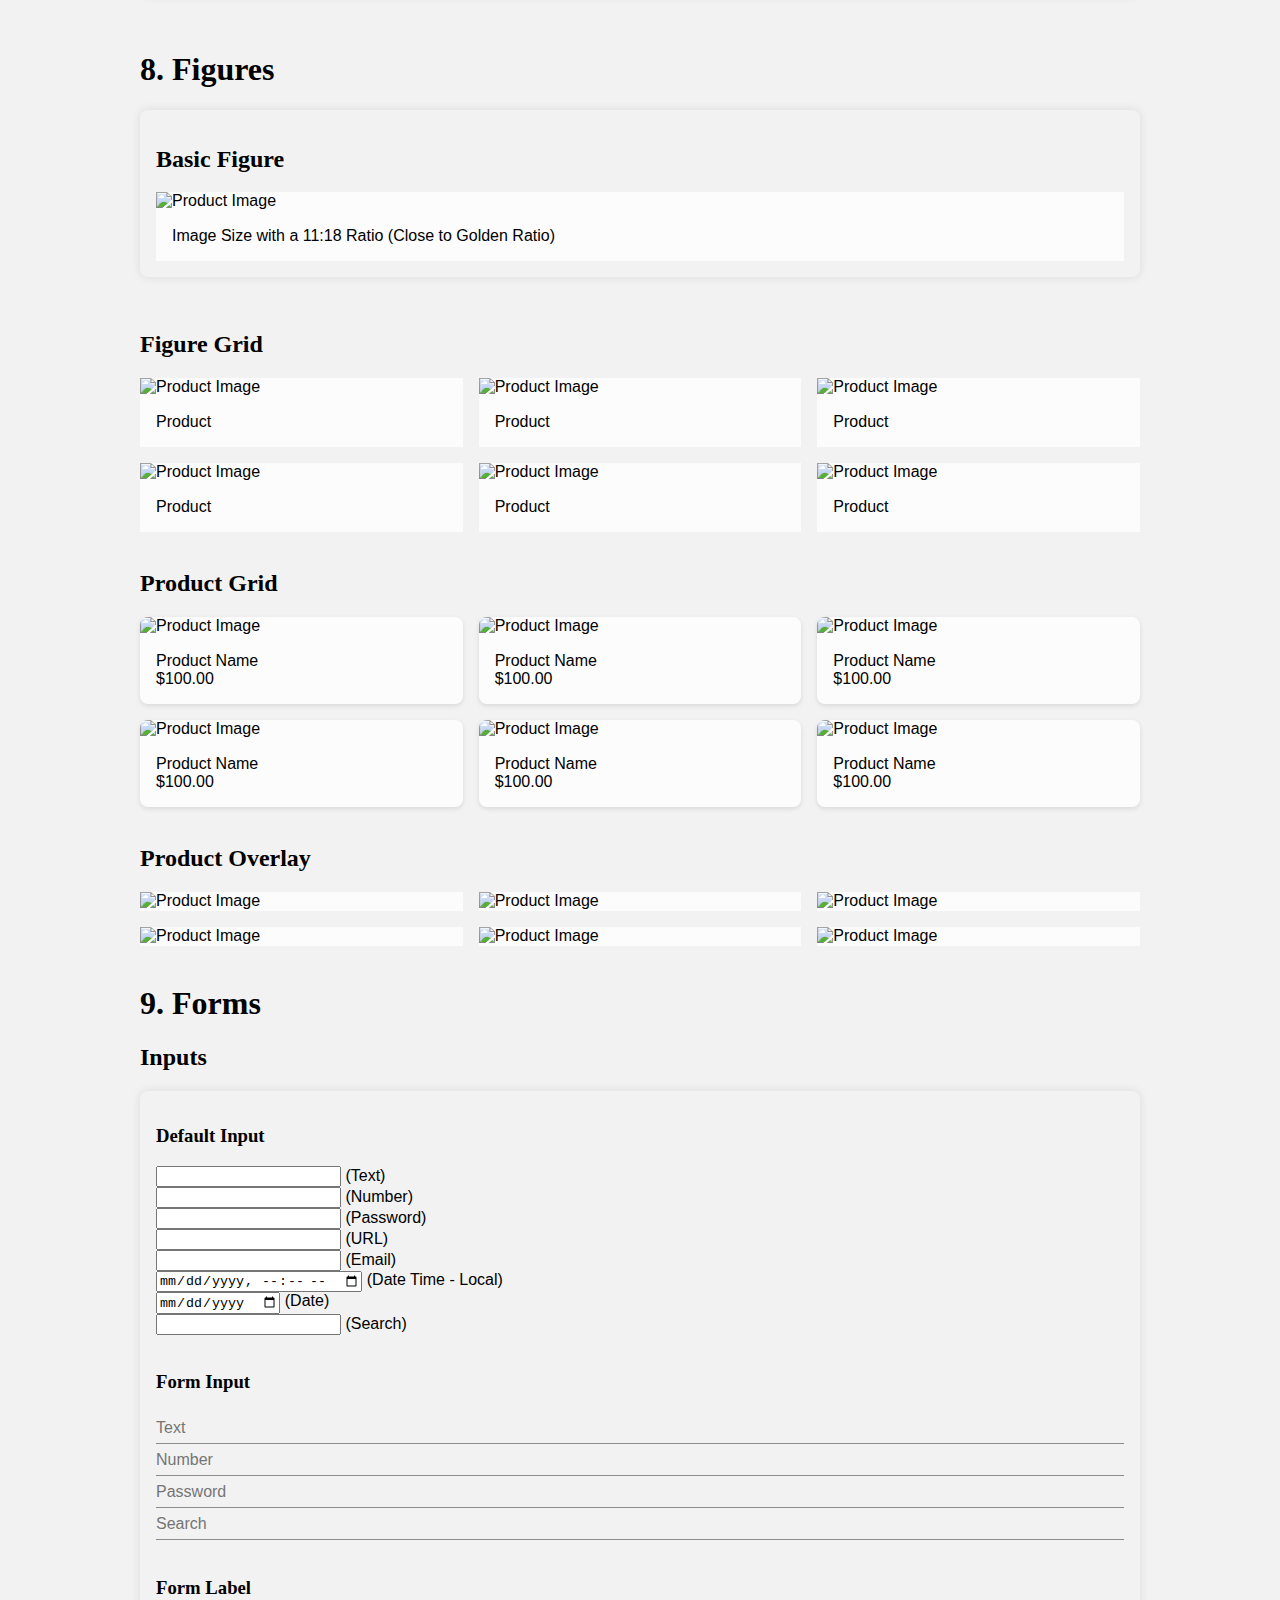
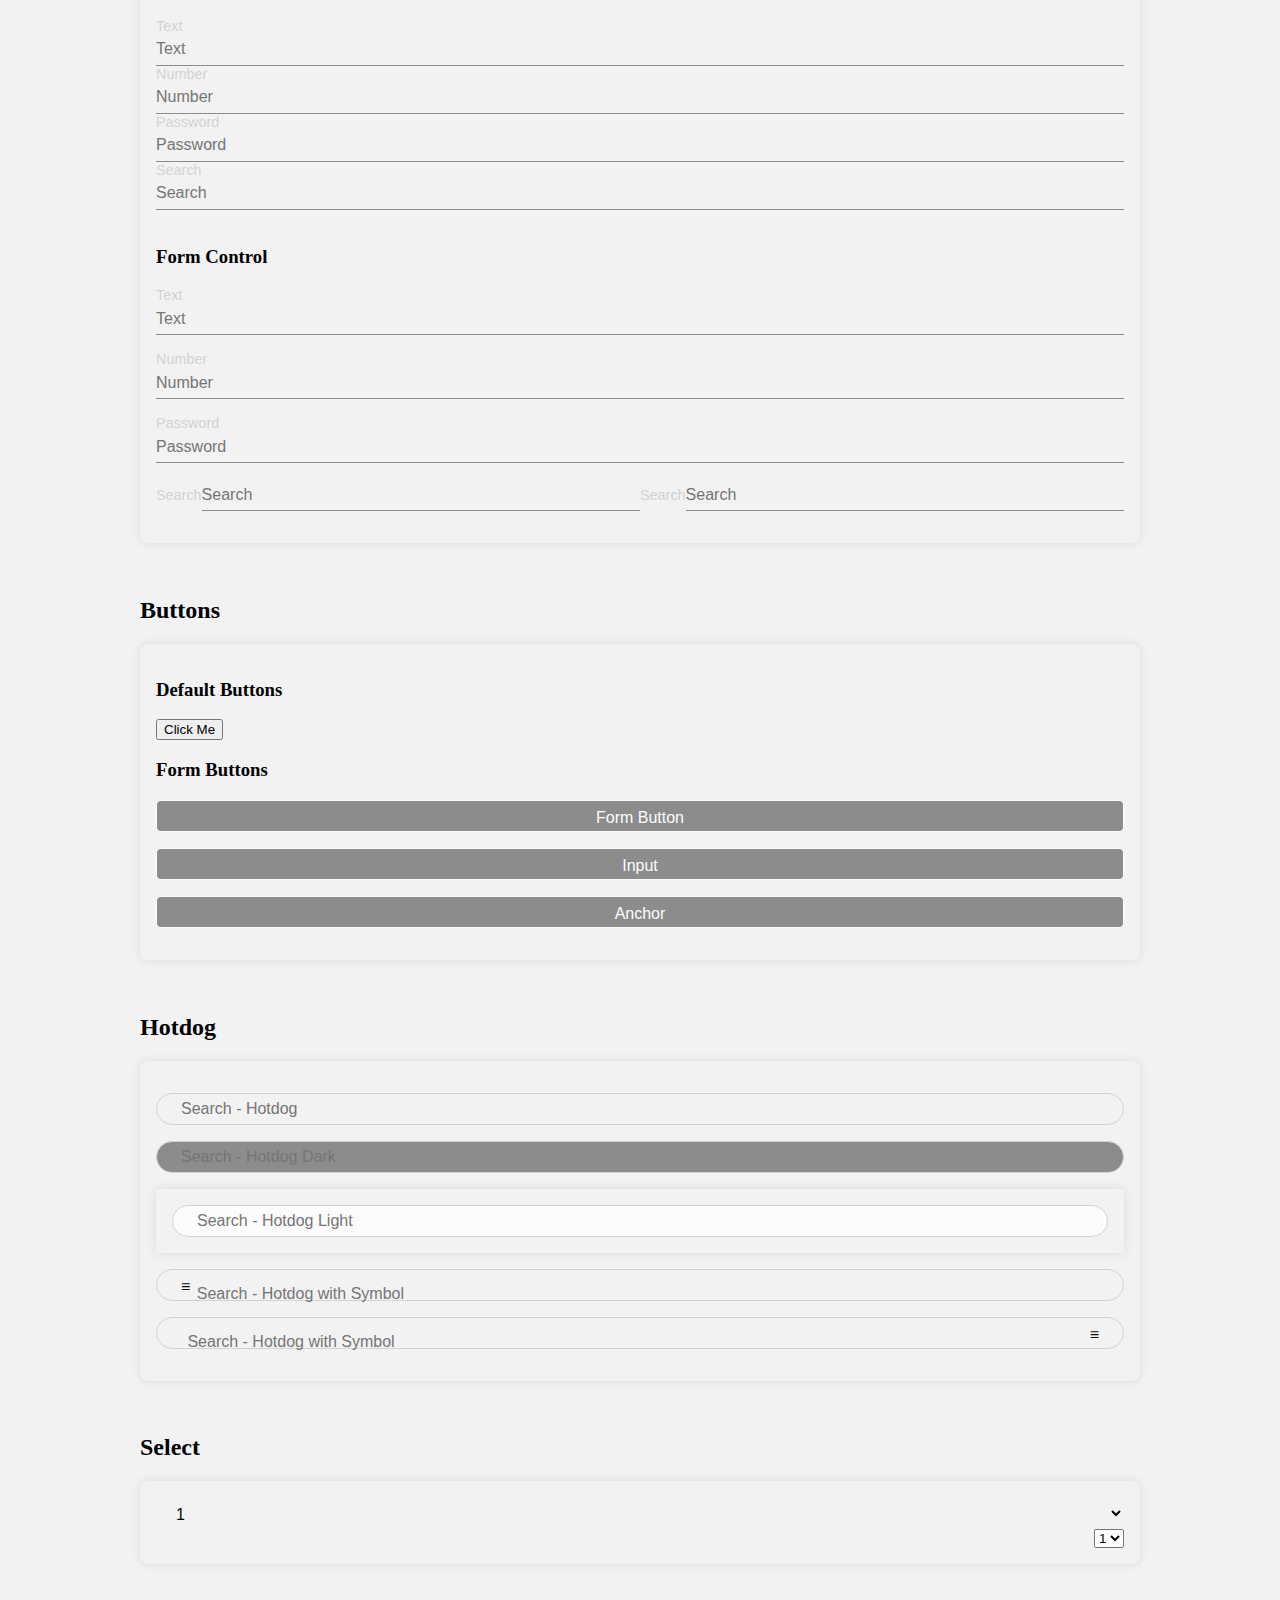
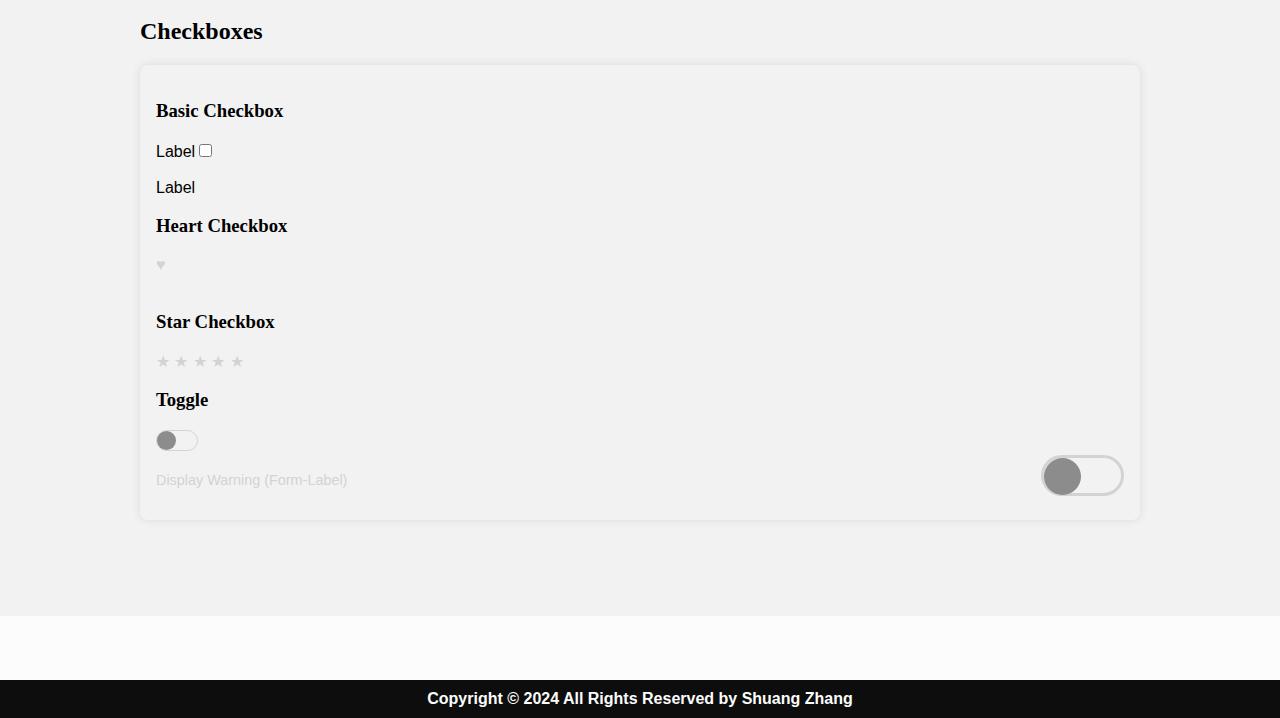
==== commit 99ddf779: "Assignment 8.1" ====
--- a/zhang.shuang/styleguide/index.html
+++ b/zhang.shuang/styleguide/index.html
@@ -4,7 +4,7 @@
 	<meta charset="UTF-8">
 	<meta name="viewport" content="width=device-width, initial-scale=1.0">
 
-	<title>Shuang's Style Guide</title>
+	<title>SZ Style Guide</title>
 
 	<link rel="stylesheet" href="../lib/css/styleguide.css">
 	<link rel="stylesheet" href="../lib/css/gridsystem.css">
@@ -15,7 +15,7 @@
 	<script src="https://code.jquery.com/jquery-3.7.1.min.js"></script>
 	<script src="../js/custom.js"></script>
 </head>
-stret
+
 <body>
 	<!-- header>h1+p -->
 	<header class="navbar">
@@ -26,7 +26,7 @@
 				
 			<div class="flex-stretch">
 			</div>
-		    <nav class="flex-none nav">
+		    <nav class="flex-none nav" id="SGnav">
 			    <ul class="container display-flex flex-align-center text-color-3">
 				    <li><a href="colorandfontguide.html"><h2>Technical Details</h2></a></li>
 				    <li><a href="#tableofcontents"><h2>Table of Contents</h2></a></li>
@@ -39,33 +39,29 @@
 		<!-- Table of Contents -->
 		<div class="container" id="tableofcontents">
 			<h1 >Table of Contents</h1>
-			<div class="card">
+			<div class="card bd-main-light">
 				<nav class="nav">
 					<ol>
 						<li><a href="#typography">Typography</a></li>
-
 						<ul>
 							<li><a href="#headings">Headings</a></li>
 							<li><a href="#paragraphs">Paragraphs</a></li>
 						</ul>
-
 						<li><a href="#cards">Cards</a></li>
 						<li><a href="#viewwindow">View Window</a></li>
+						<br>
 						<li><a href="#navigations">Navigations</a></li>
 						<li><a href="#gridsystem">Grid System</a></li>
+						<li><a href="#flexsystem">Flex System</a></li>
 						<br>
-						<li><a href="#flexsystem">Flex System</a></li>
 						<li><a href="#tables">Tables</a></li>
 						<li><a href="#figures">Figures</a></li>
-						
 						<ul>
 							<li><a href="#basicfigure">Basic Figure</a></li>
 							<li><a href="#productfigure">Product Figure</a></li>
 							<li><a href="#overlayfigure">Overlay Figure</a></li>
 						</ul>
-						
 						<li><a href="#forms">Forms</a></li>
-						
 						<ul>
 							<li><a href="#inputs">Inputs</a></li>
 							<li><a href="#labels">Labels</a></li>
@@ -624,7 +620,7 @@
 				<h2 id="basicfigure">Basic Figure</h2>
 				<figure class="figure">
 					<img src="https://placehold.co/220x360?text=product" alt="Product Image">
-					<figcaption>Image Size with a 11:18 Ratio (Close to Golden Raio)</figcaption>
+					<figcaption>Image Size with a 11:18 Ratio (Close to Golden Ratio)</figcaption>
 				</figure>
 			</div>
 
@@ -1036,6 +1032,7 @@
 
 
   	<footer>
+
     	<a class="footer" href="index.html">
       	Copyright © 2024 All Rights Reserved by Shuang Zhang
     	</a>
--- a/zhang.shuang/lib/css/styleguide.css
+++ b/zhang.shuang/lib/css/styleguide.css
@@ -295,6 +295,8 @@
 footer{
 	background-color: var(--color-black);
 	color: var(--color-white);
+
+	bottom: 0;
 	text-align: center;
 	display: flex;
 	flex-direction: row;
@@ -599,7 +601,7 @@
 }
 
 .form-button {
-	background-color: var(--color-black);
+	background-color: var(--color-neutral-dark);
 	color: var(--color-white);
 	padding: 0.5em 1em;
 	border: 1px solid var(--color-white);
@@ -611,7 +613,7 @@
 .form-button:hover {
 	text-decoration: none;
 	background-color: var(--color-white);
-	color: var(--color-main-dark);
+	color: var(--color-main-medium);
 	border: 1px solid var(--color-white);
 /*	transform: scale(1.05)*/
 }
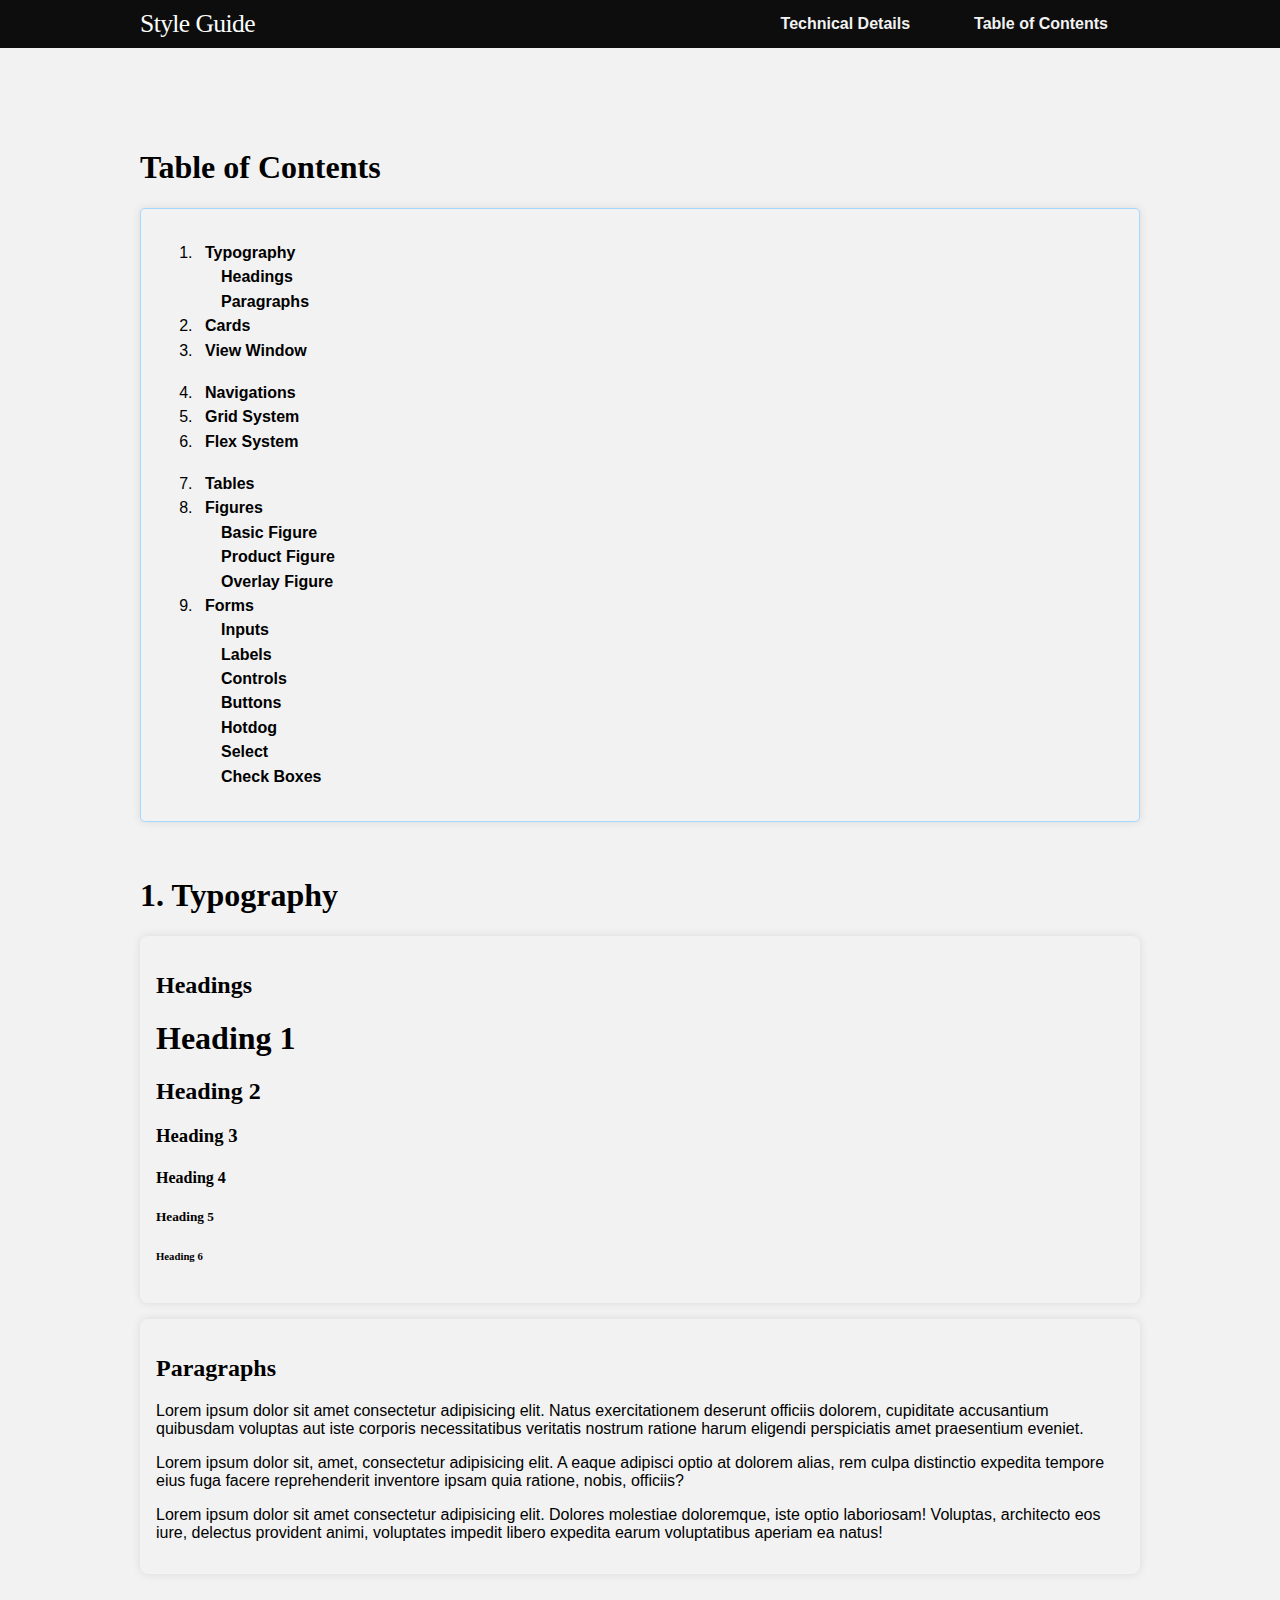
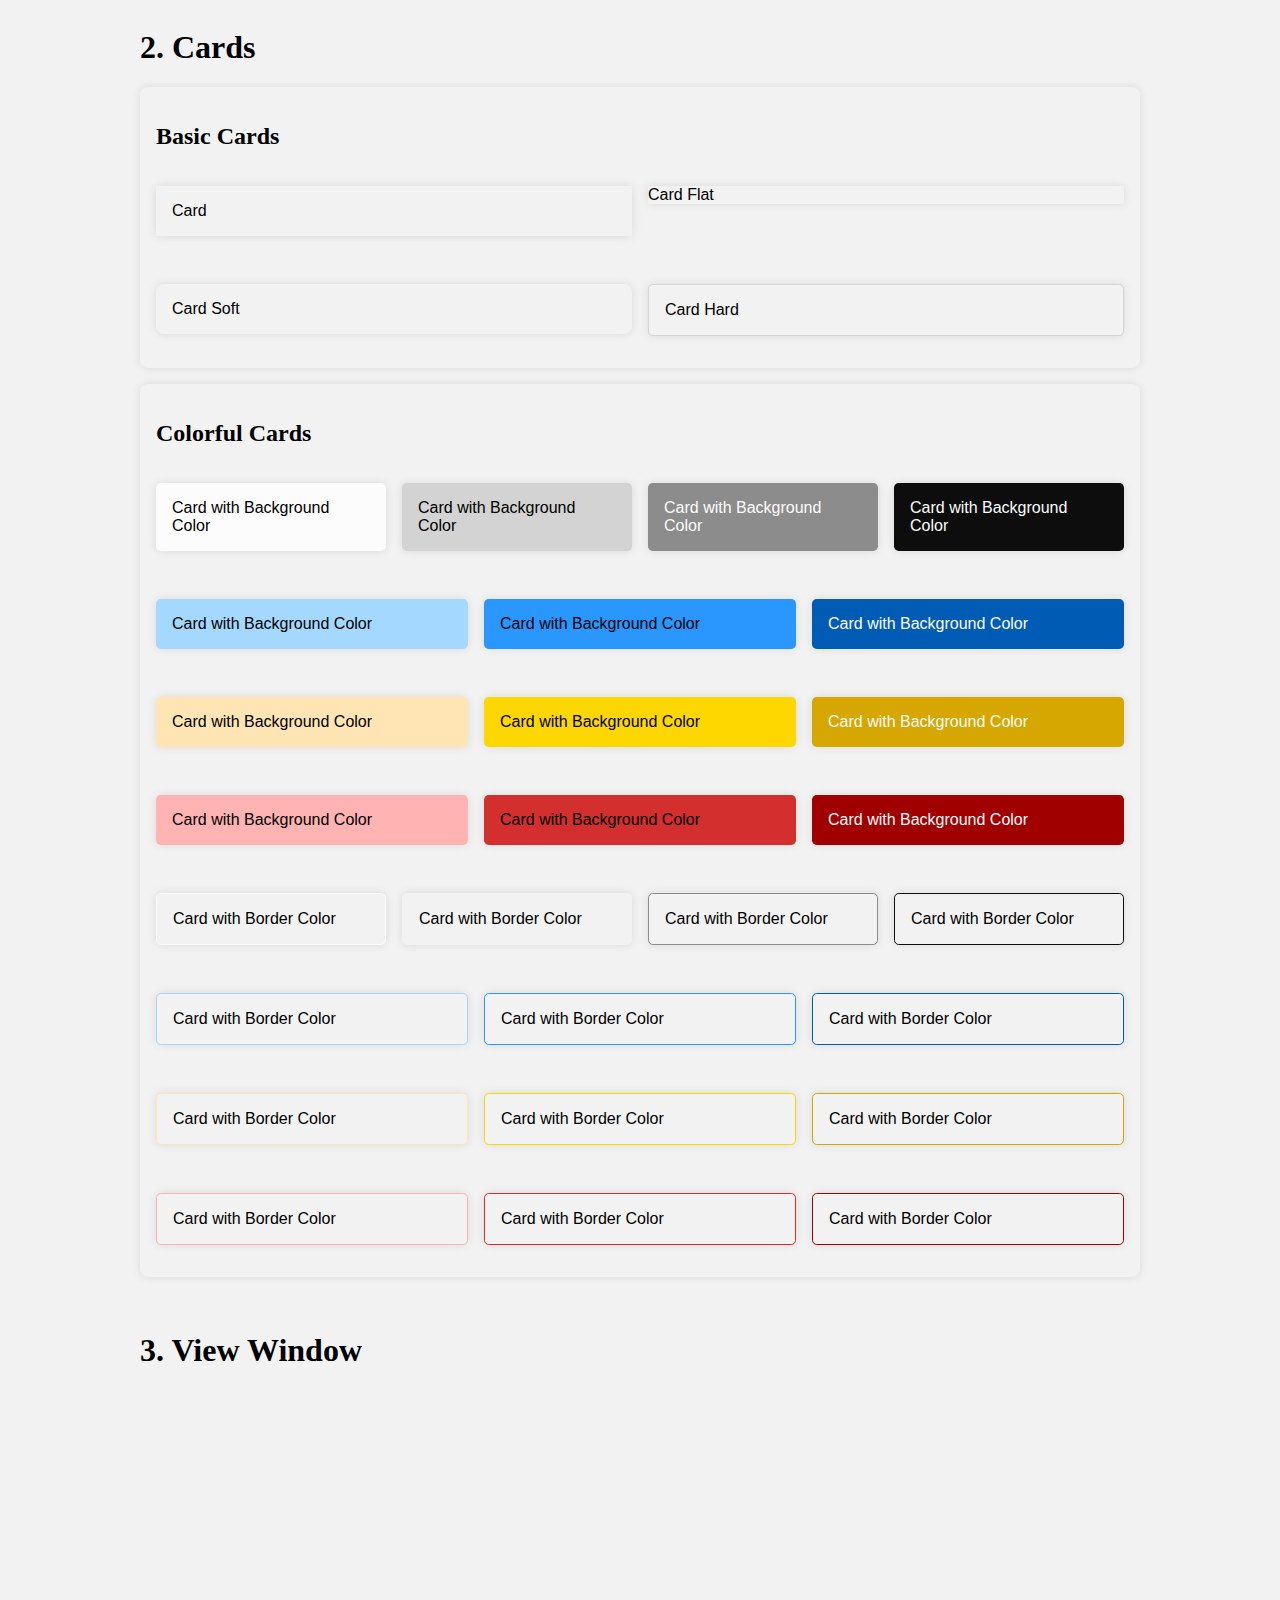
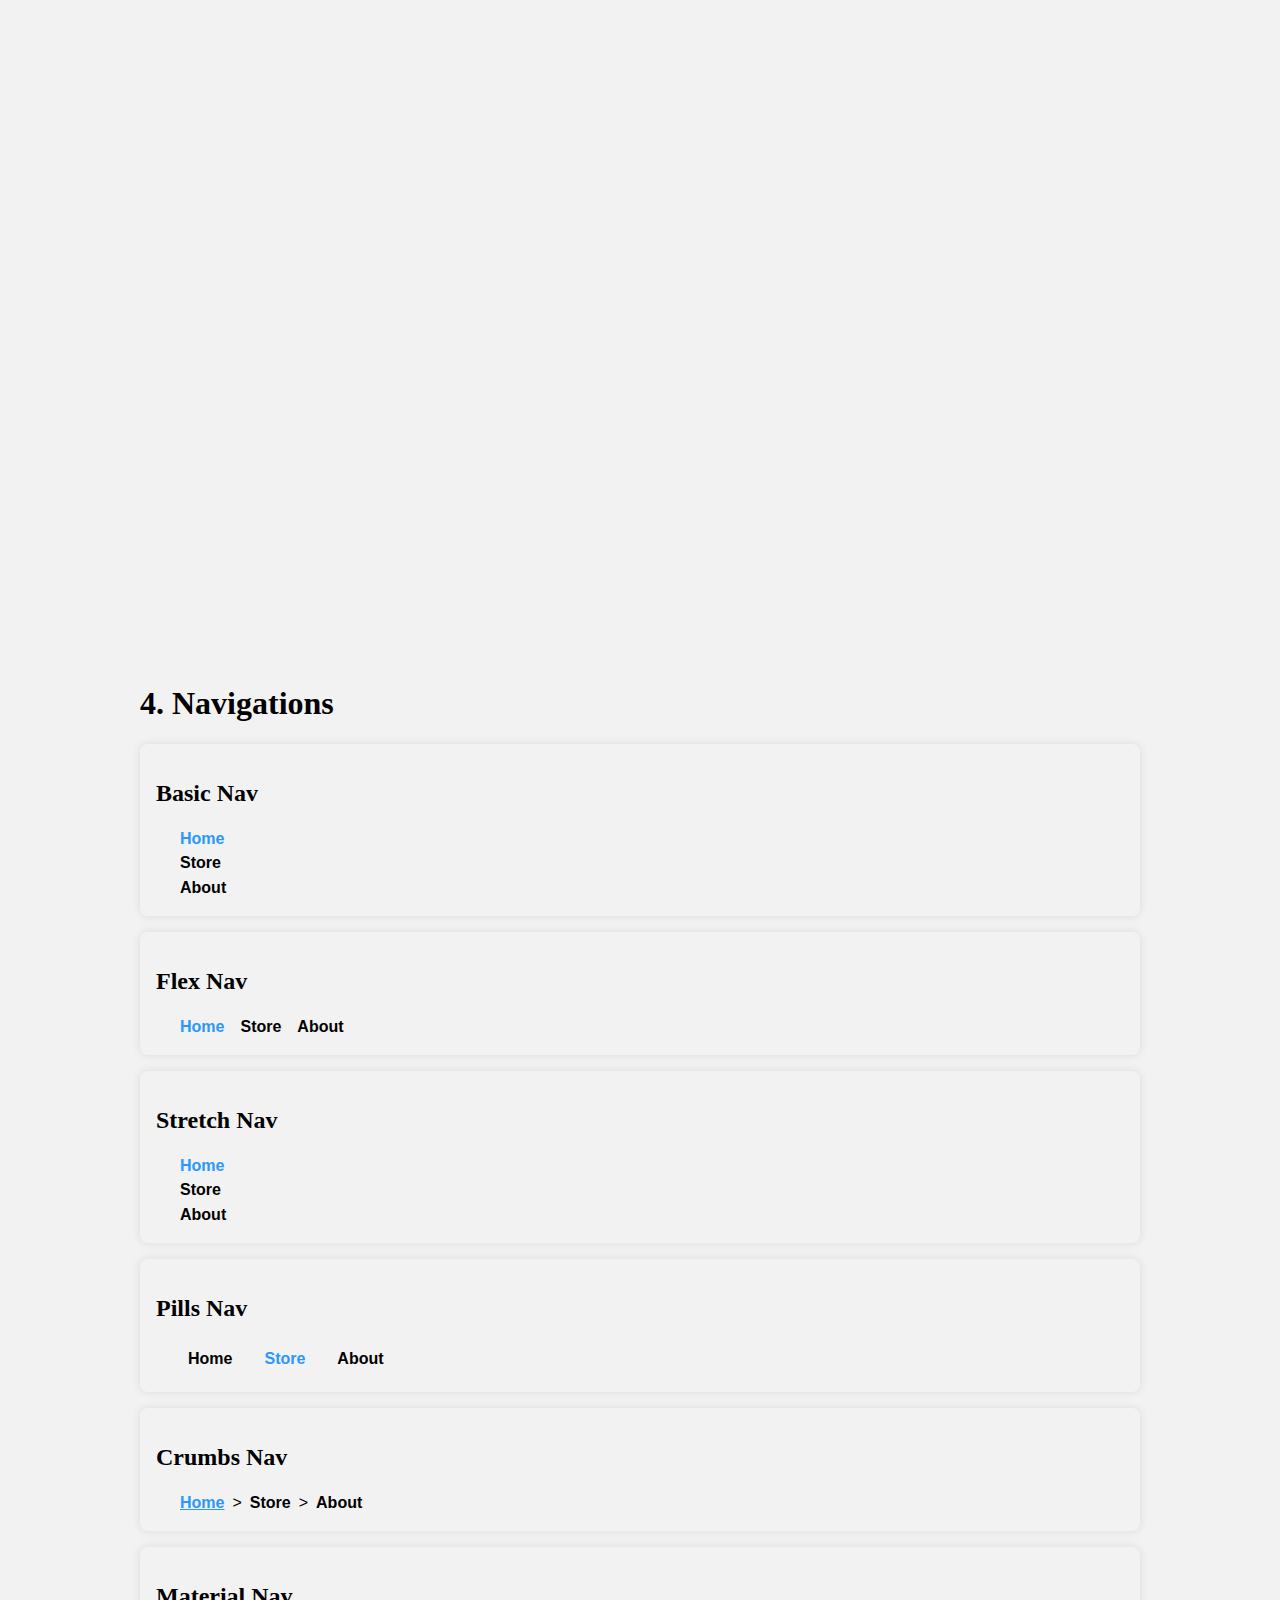
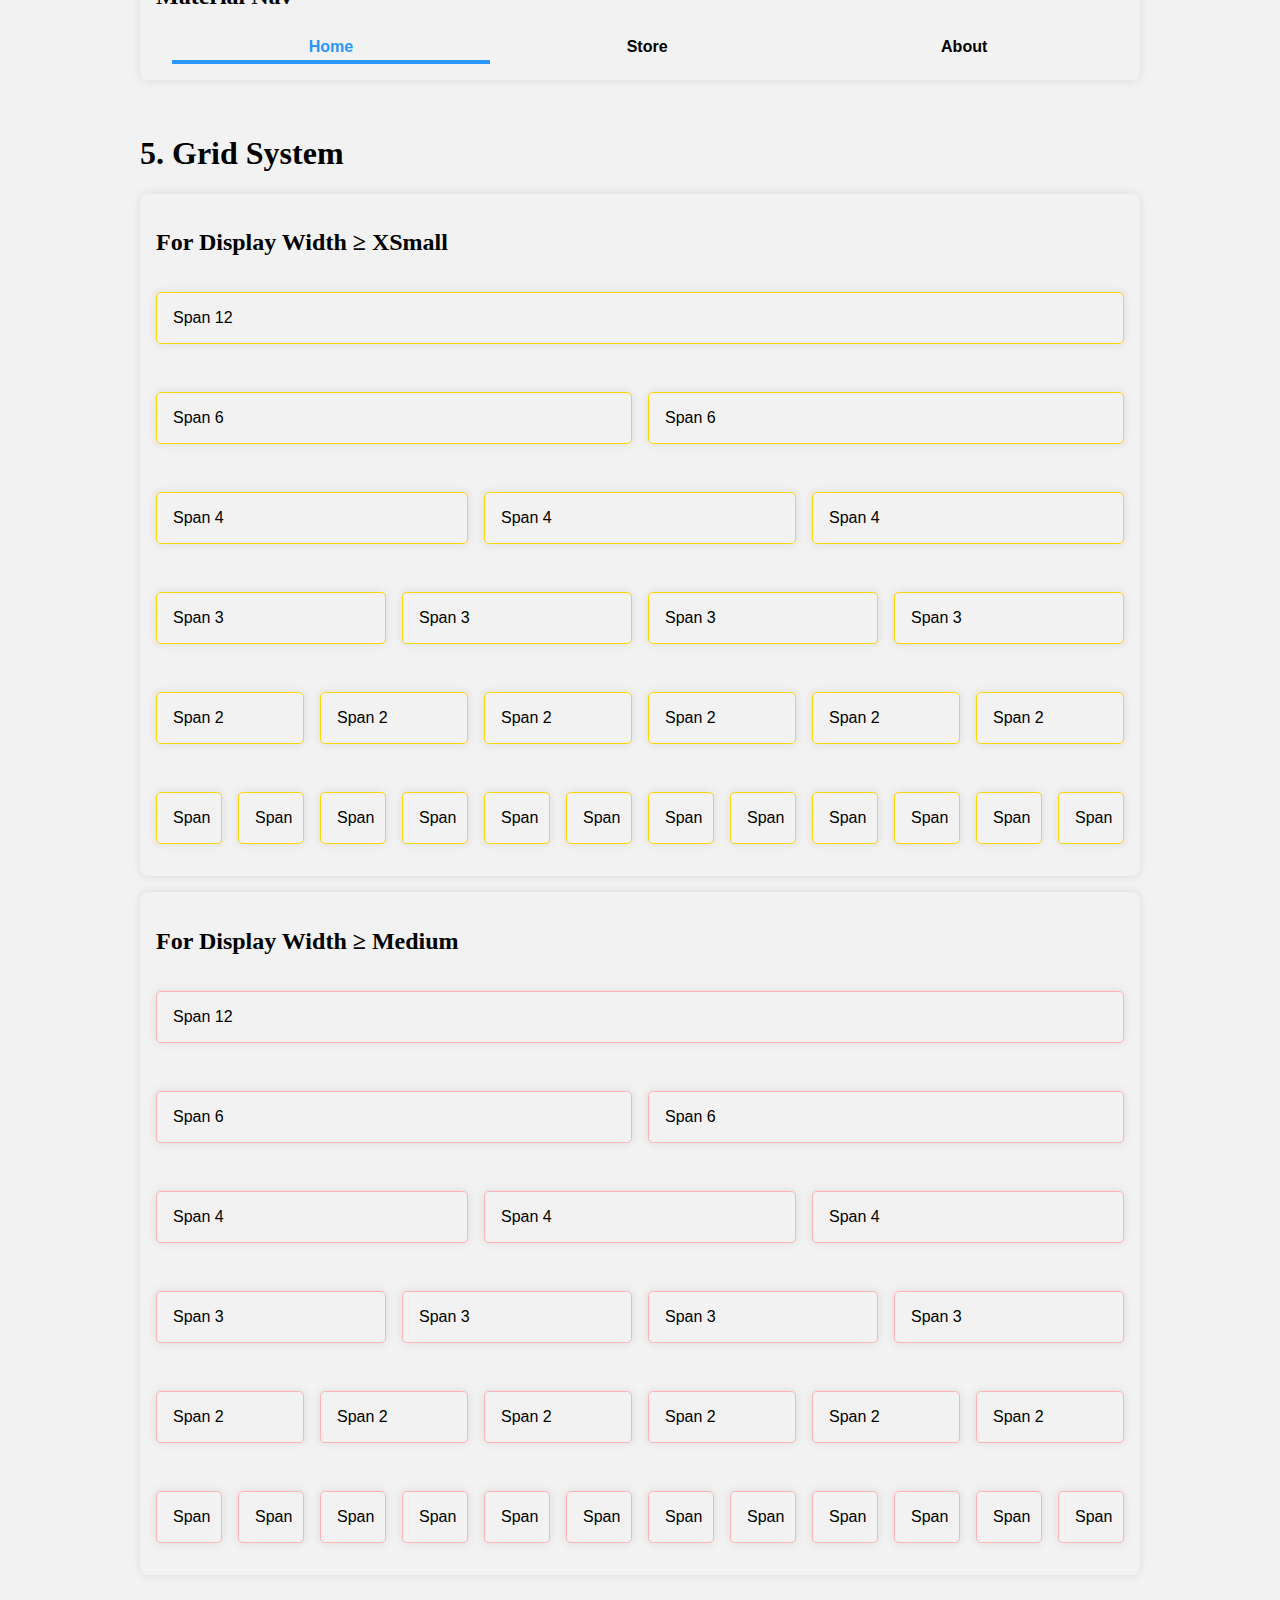
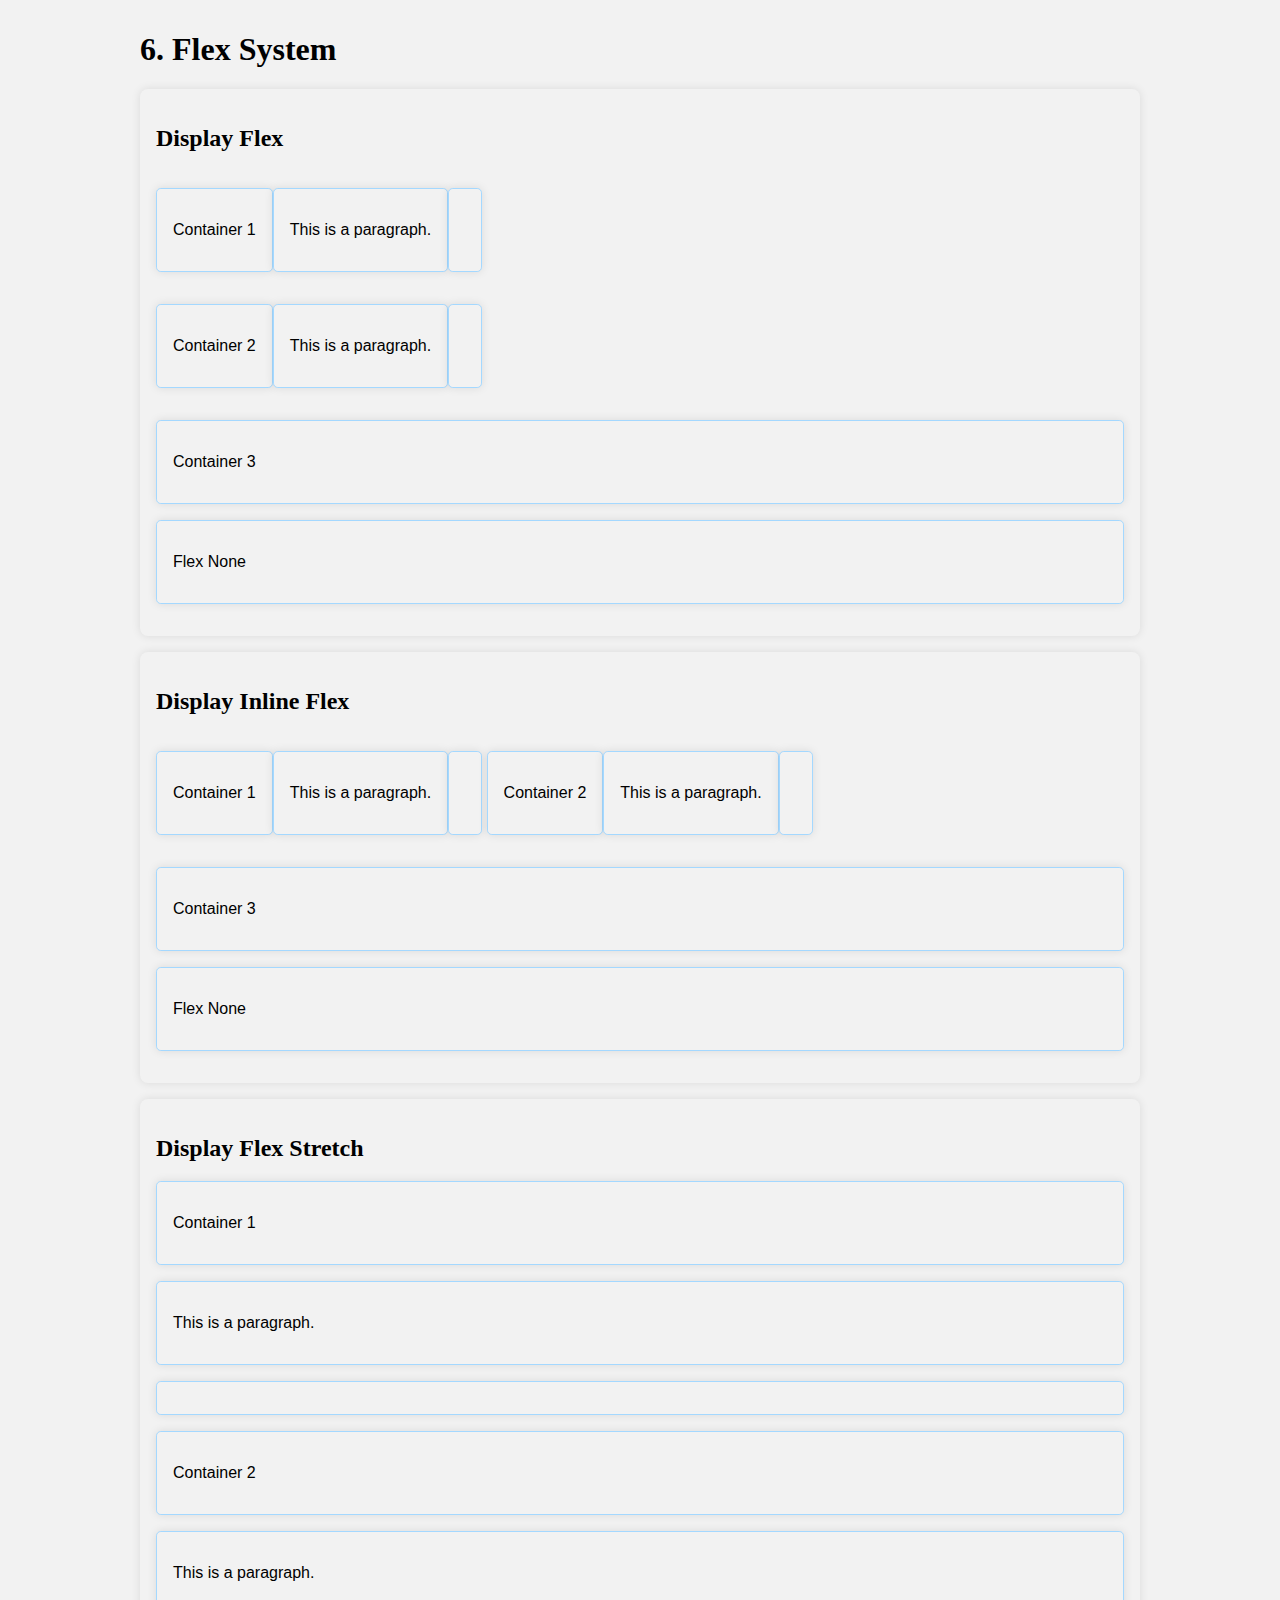
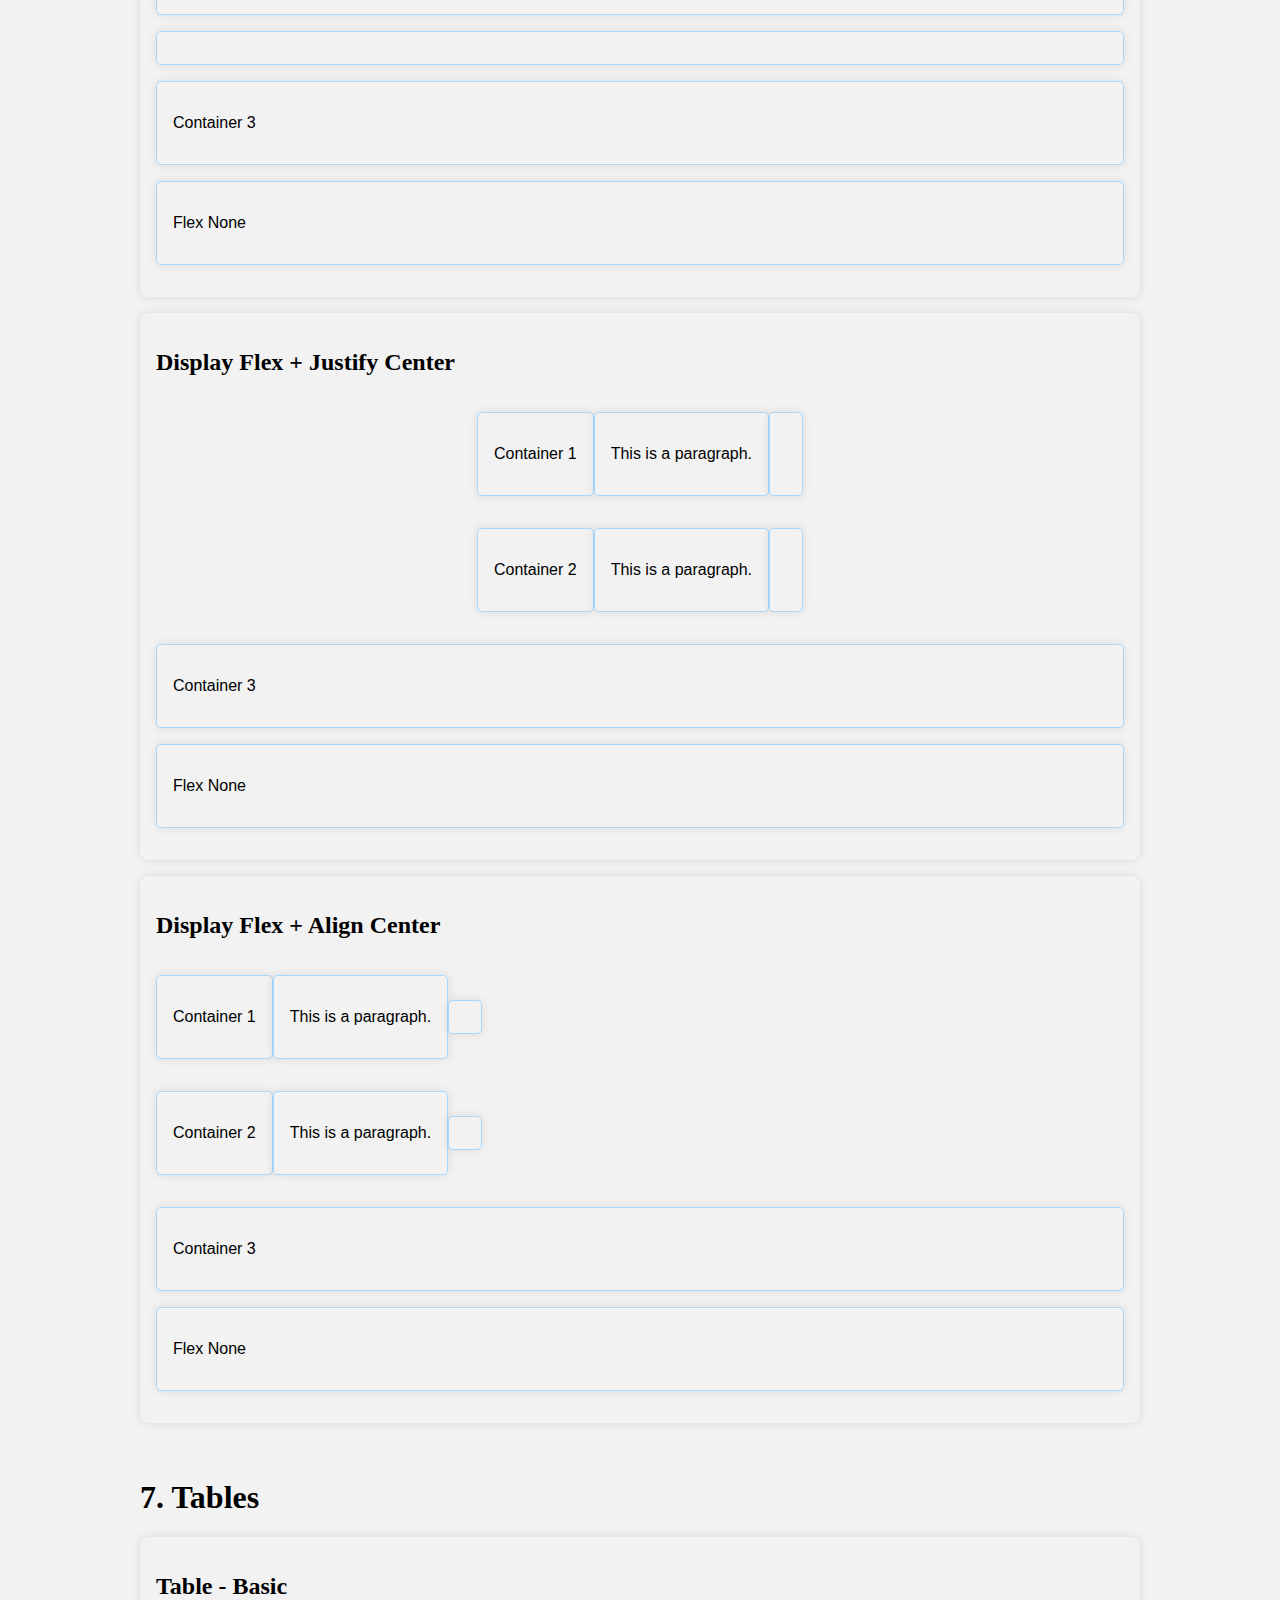
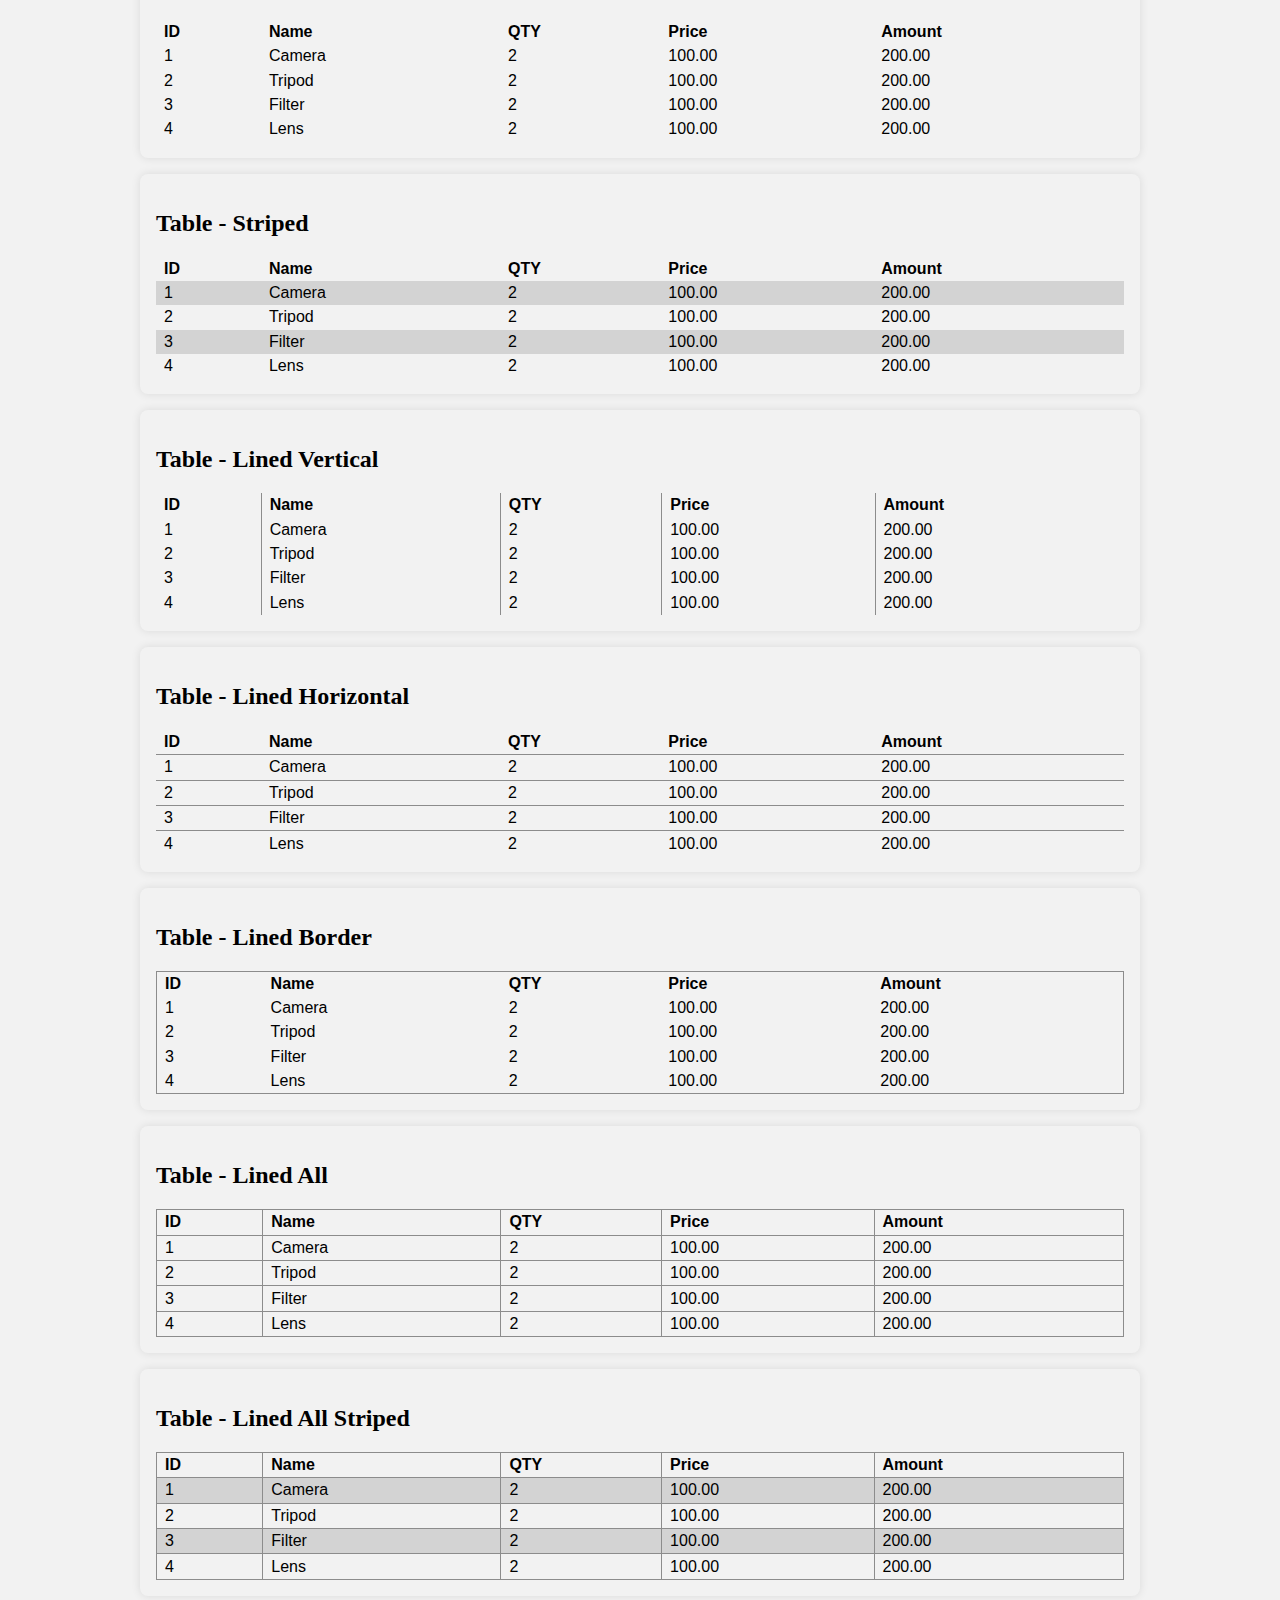
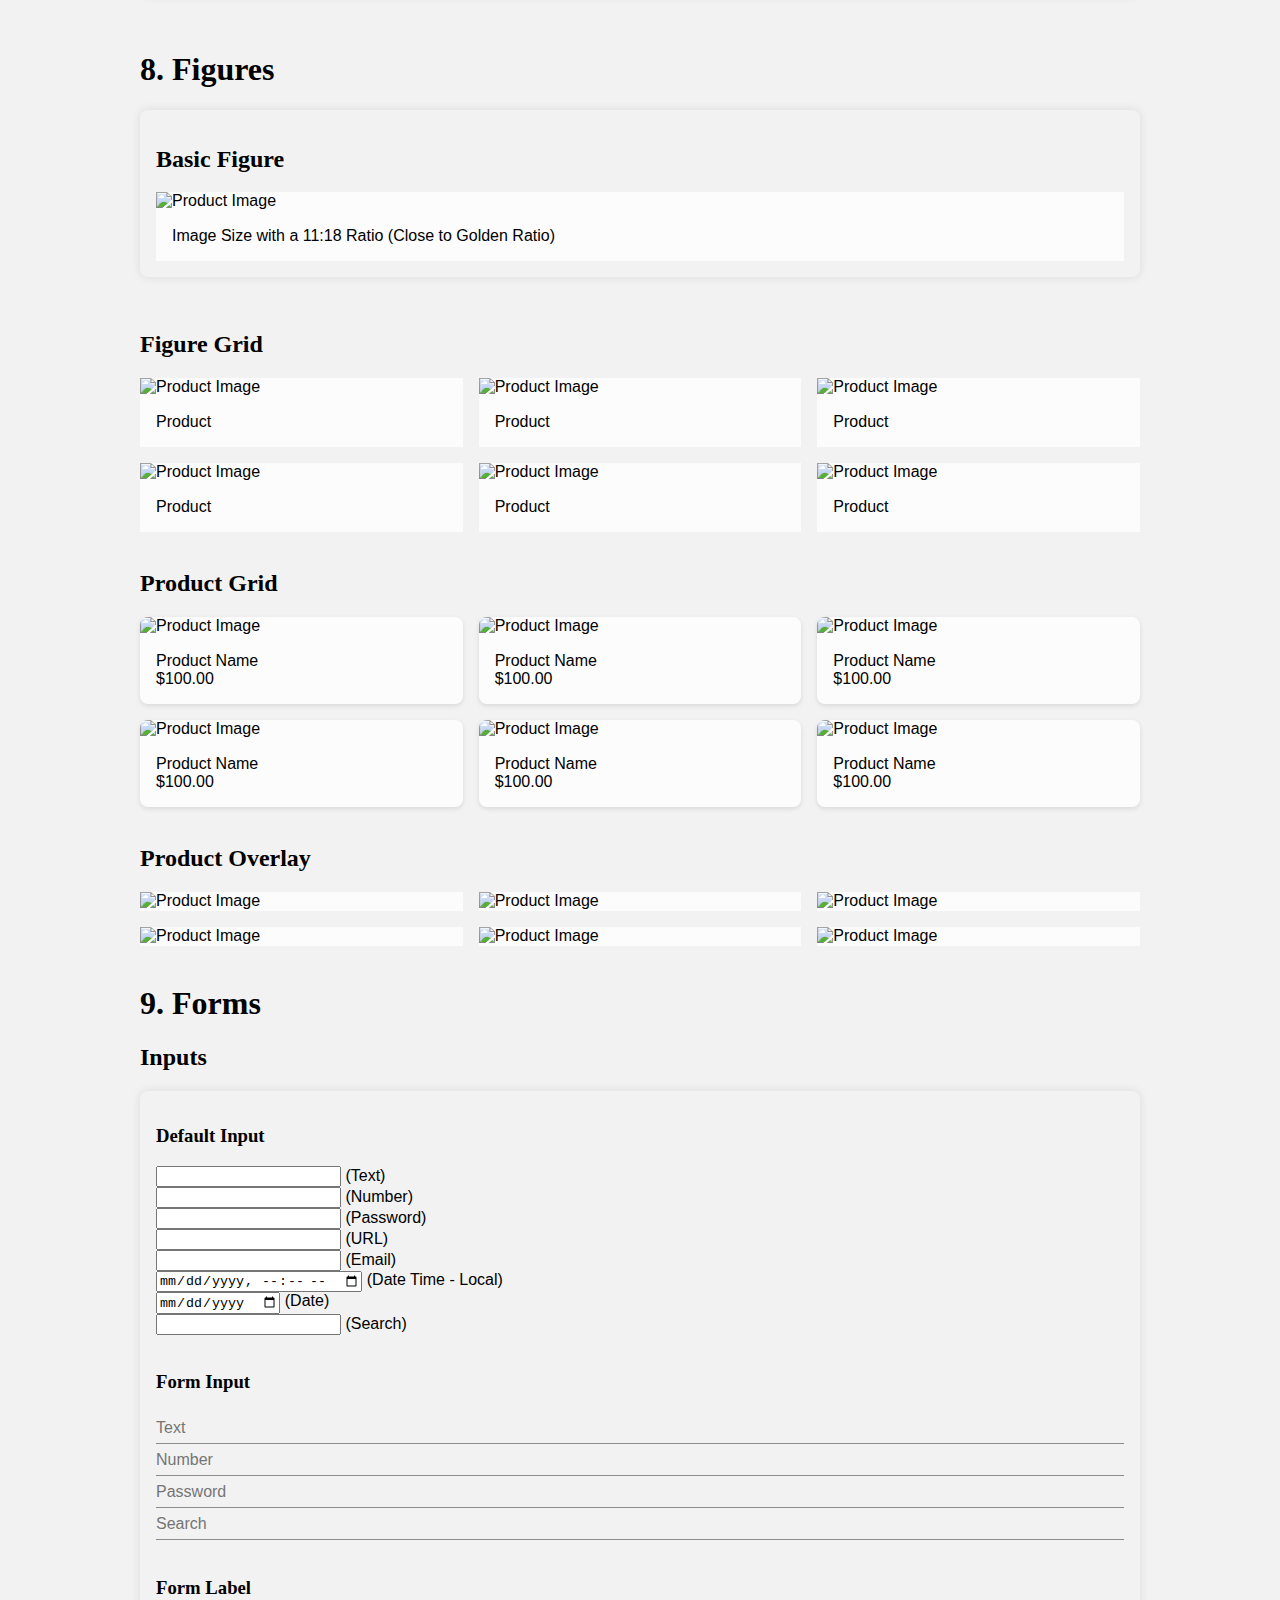
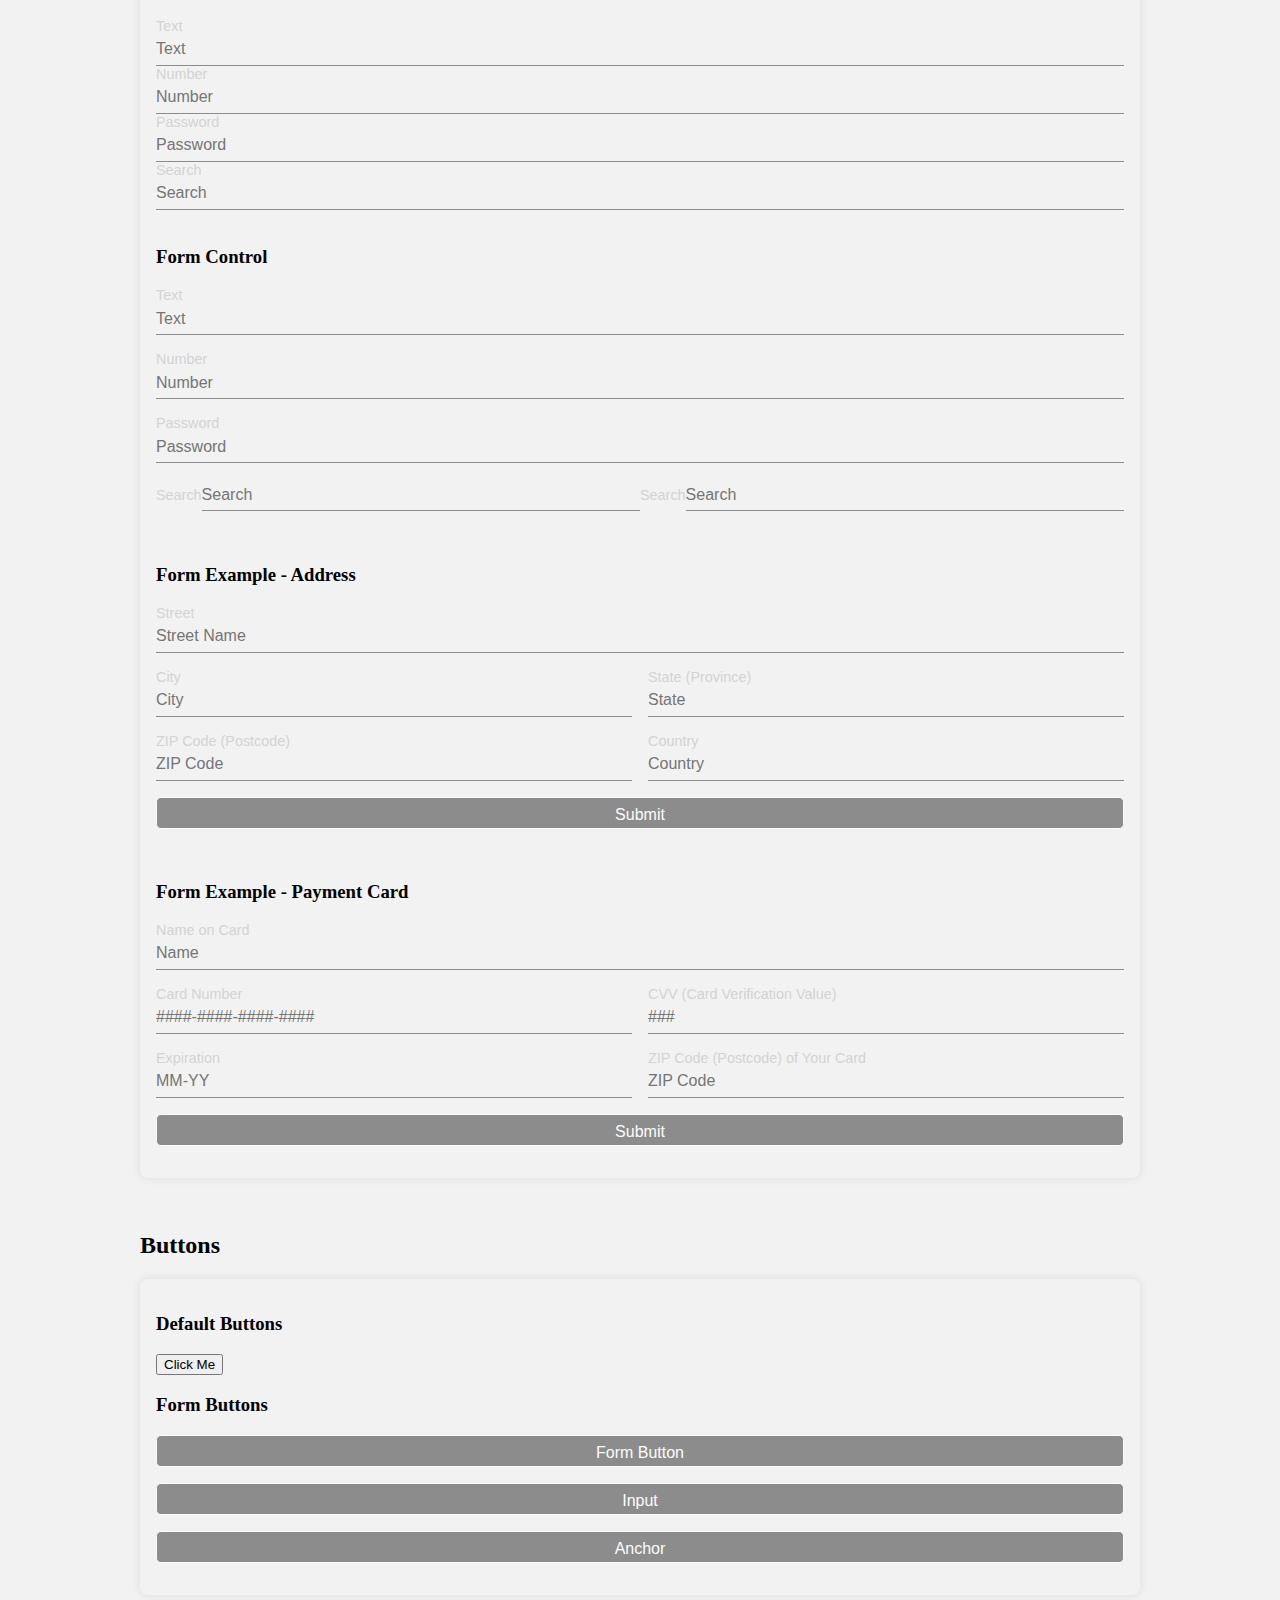
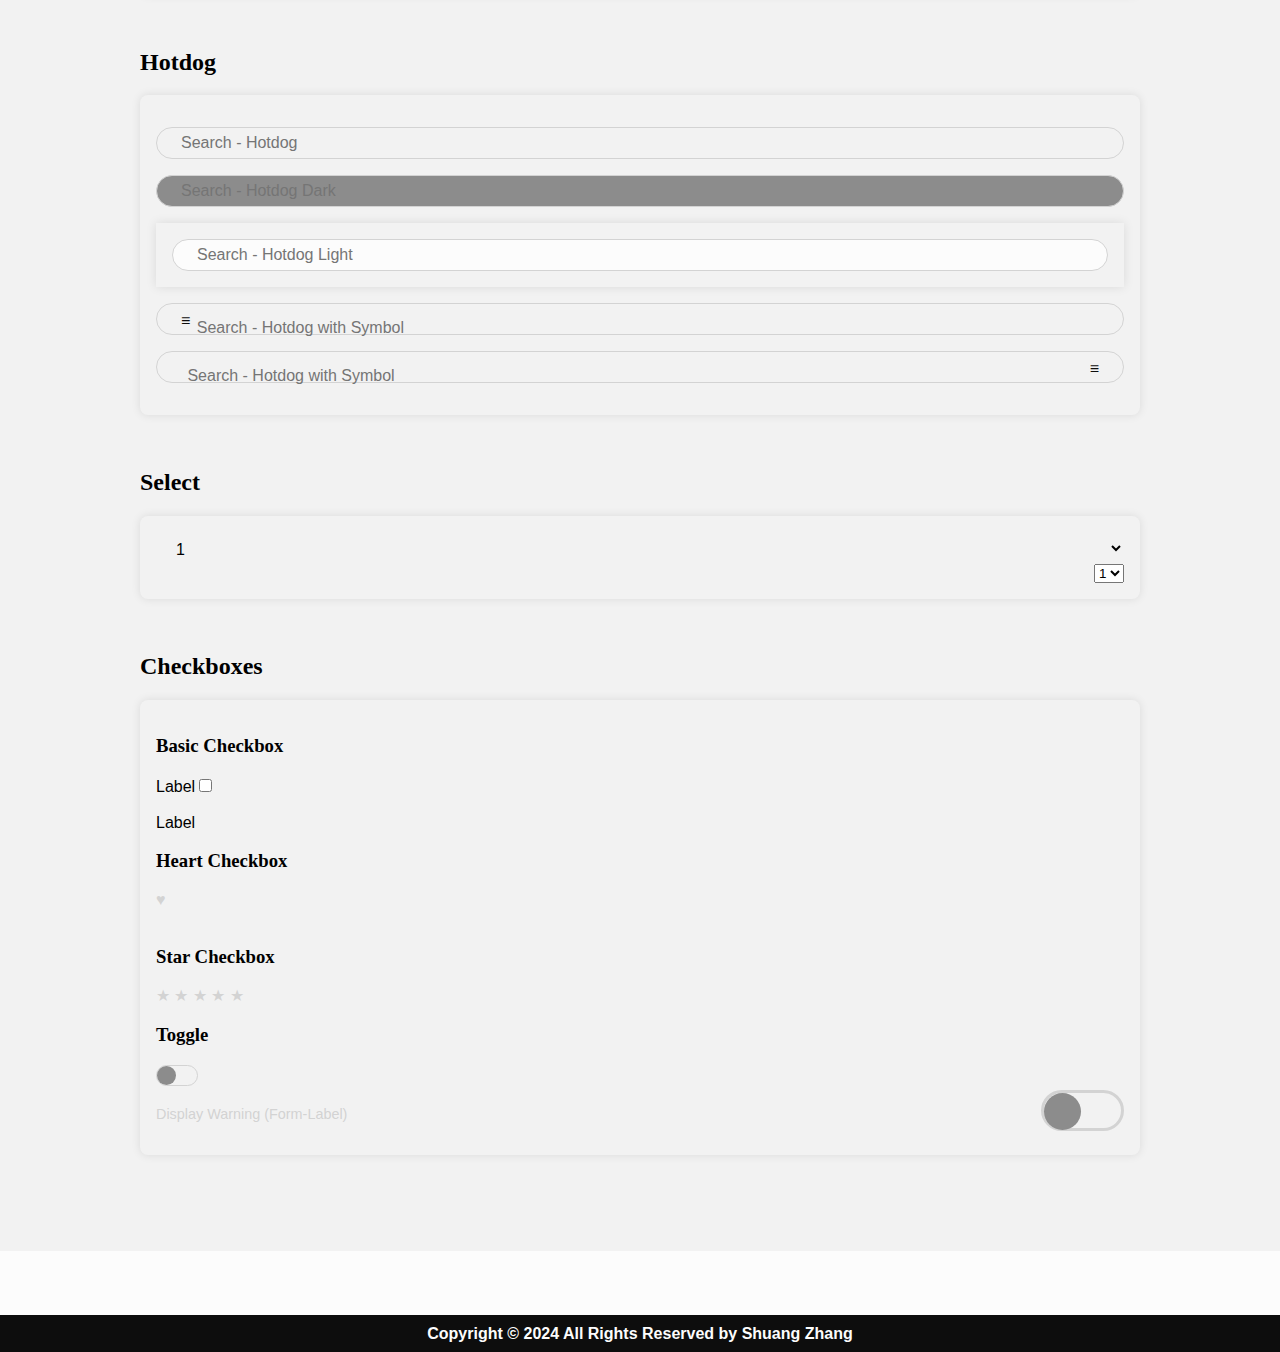
==== commit db3f03c9: "M10 Learn and Practice" ====
--- a/zhang.shuang/styleguide/index.html
+++ b/zhang.shuang/styleguide/index.html
@@ -888,6 +888,84 @@
 						</div>
 					</div>
 				</form>
+
+				<br>
+				<h3 id="controls">Form Example - Address</h3>
+				<form>
+					<div class="form-control">
+						<label for="address-street" class="form-label">Street</label>
+						<input id="address-street" type="text" placeholder="Street Name" class="form-input">
+					</div>
+
+					<div class="form-control">
+						<div class="grid gap">
+							<div class="col-xs-12 col-md-6">
+								<label for="address-city" class="form-label">City</label>
+								<input id="address-city" type="text" placeholder="City" class="form-input">
+							</div>
+							<div class="col-xs-12 col-md-6">
+								<label for="address-state" class="form-label">State (Province)</label>
+								<input id="address-state" type="text" placeholder="State" class="form-input">
+							</div>
+						</div>
+					</div>
+
+					<div class="form-control">
+						<div class="grid gap">
+							<div class="col-xs-12 col-md-6">
+								<label for="address-zip" class="form-label">ZIP Code (Postcode)</label>
+								<input id="address-zip" type="text" placeholder="ZIP Code" class="form-input">
+							</div>
+							<div class="col-xs-12 col-md-6">
+								<label for="address-country" class="form-label">Country</label>
+								<input id="address-country" type="text" placeholder="Country" class="form-input">
+							</div>
+						</div>
+					</div>
+
+					<div class="form-control">
+						<input type="submit" class="form-button" value="Submit">
+					</div>
+				</form>
+
+				<br>
+				<h3 id="controls">Form Example - Payment Card</h3>
+				<form>
+					<div class="form-control">
+						<label for="paycard-name" class="form-label">Name on Card</label>
+						<input id="paycard-name" type="text" placeholder="Name" class="form-input">
+					</div>
+
+					<div class="form-control">
+						<div class="grid gap">
+							<div class="col-xs-12 col-md-6">
+								<label for="paycard-number" class="form-label">Card Number</label>
+								<input id="paycard-number" type="text" placeholder="####-####-####-####" class="form-input">
+							</div>
+							<div class="col-xs-12 col-md-6">
+								<label for="paycard-cvv" class="form-label">CVV (Card Verification Value)</label>
+								<input id="paycard-cvv" type="text" placeholder="###" class="form-input">
+							</div>
+						</div>
+					</div>
+
+					<div class="form-control">
+						<div class="grid gap">
+							<div class="col-xs-12 col-md-6">
+								<label for="paycard-expire" class="form-label">Expiration</label>
+								<input id="paycard-expire" type="text" placeholder="MM-YY" class="form-input">
+							</div>
+							<div class="col-xs-12 col-md-6">
+								<label for="paycard-zip" class="form-label">ZIP Code (Postcode) of Your Card</label>
+								<input id="paycard-zip" type="text" placeholder="ZIP Code" class="form-input">
+							</div>
+						</div>
+					</div>
+
+					<div class="form-control">
+						<input type="submit" class="form-button" value="Submit">
+					</div>
+				</form>
 			</div>
 
 
--- a/zhang.shuang/lib/css/styleguide.css
+++ b/zhang.shuang/lib/css/styleguide.css
@@ -278,7 +278,7 @@
 .navbar h1 {
 	font-size: 1.6em;
 	margin: 0;
-	font-family: var(--font-sans);
+	font-family: var(--font-serif);
 	font-weight: 300;
 }
 
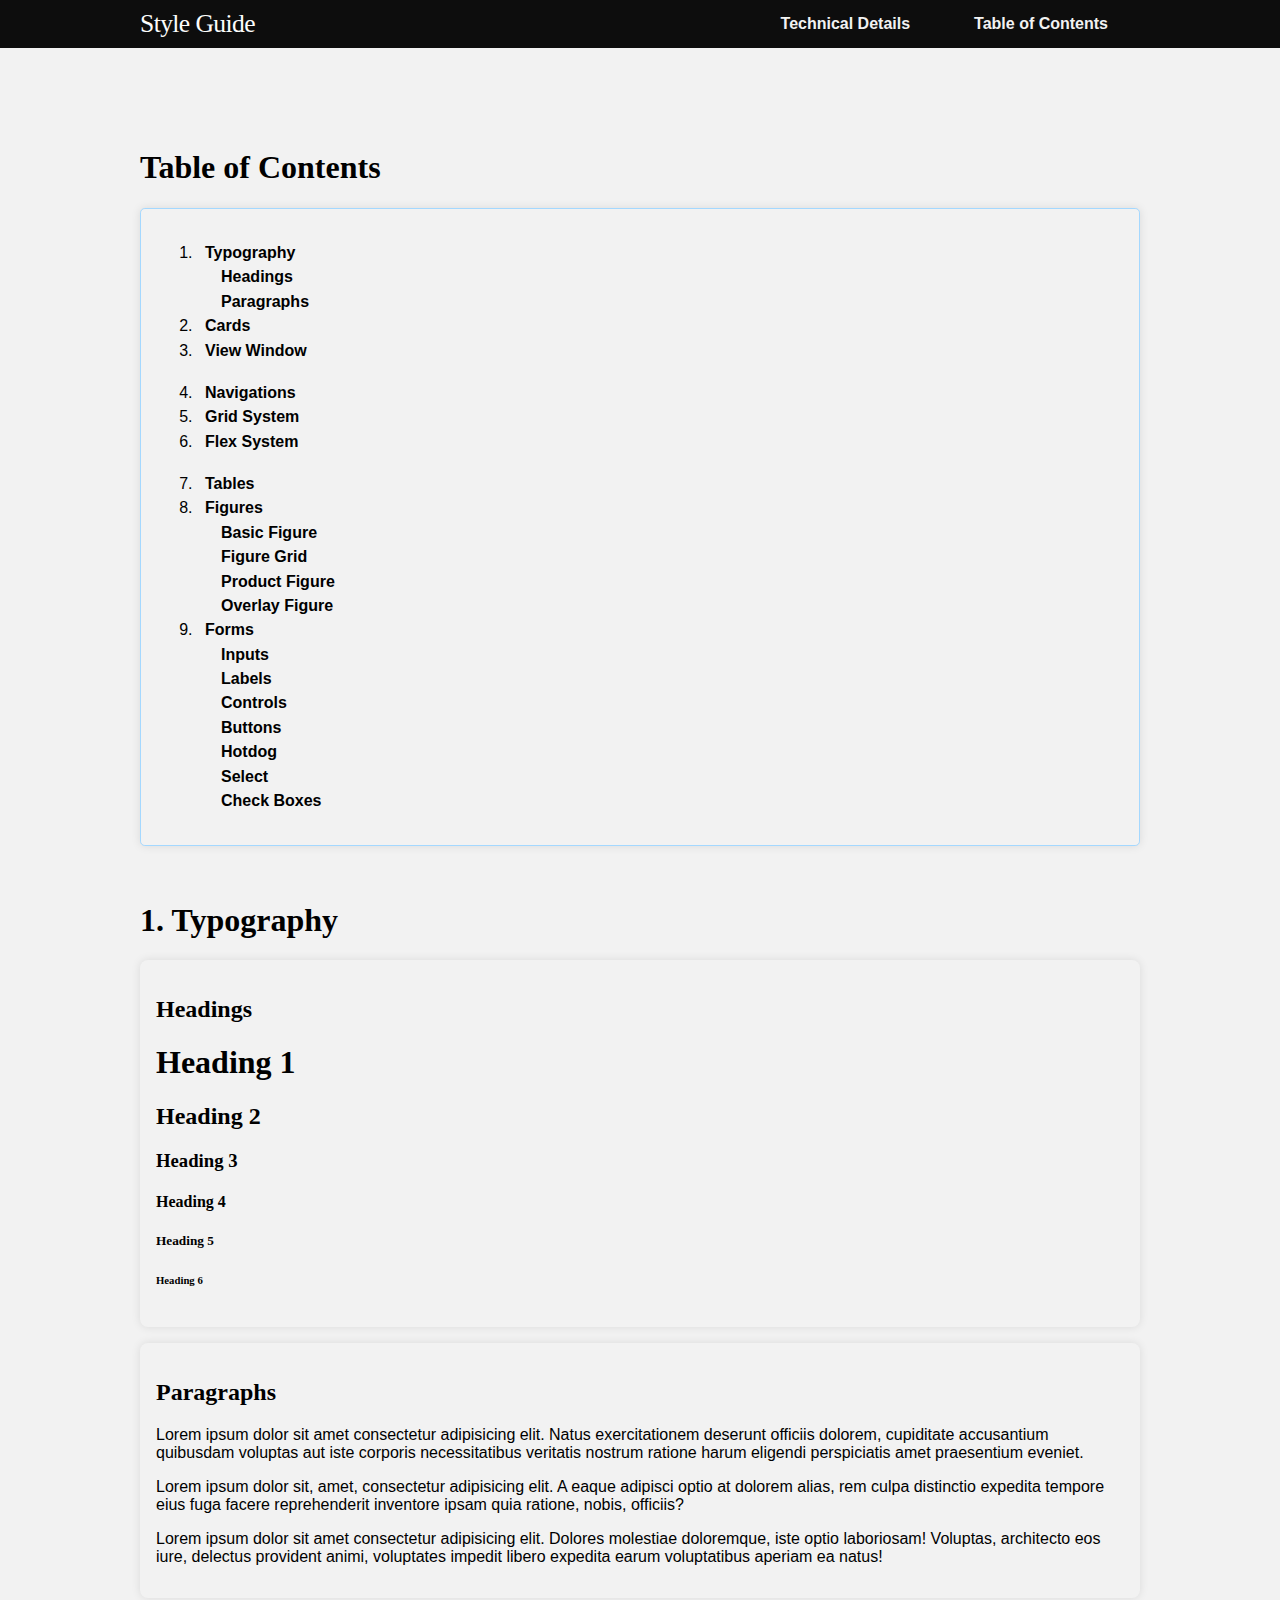
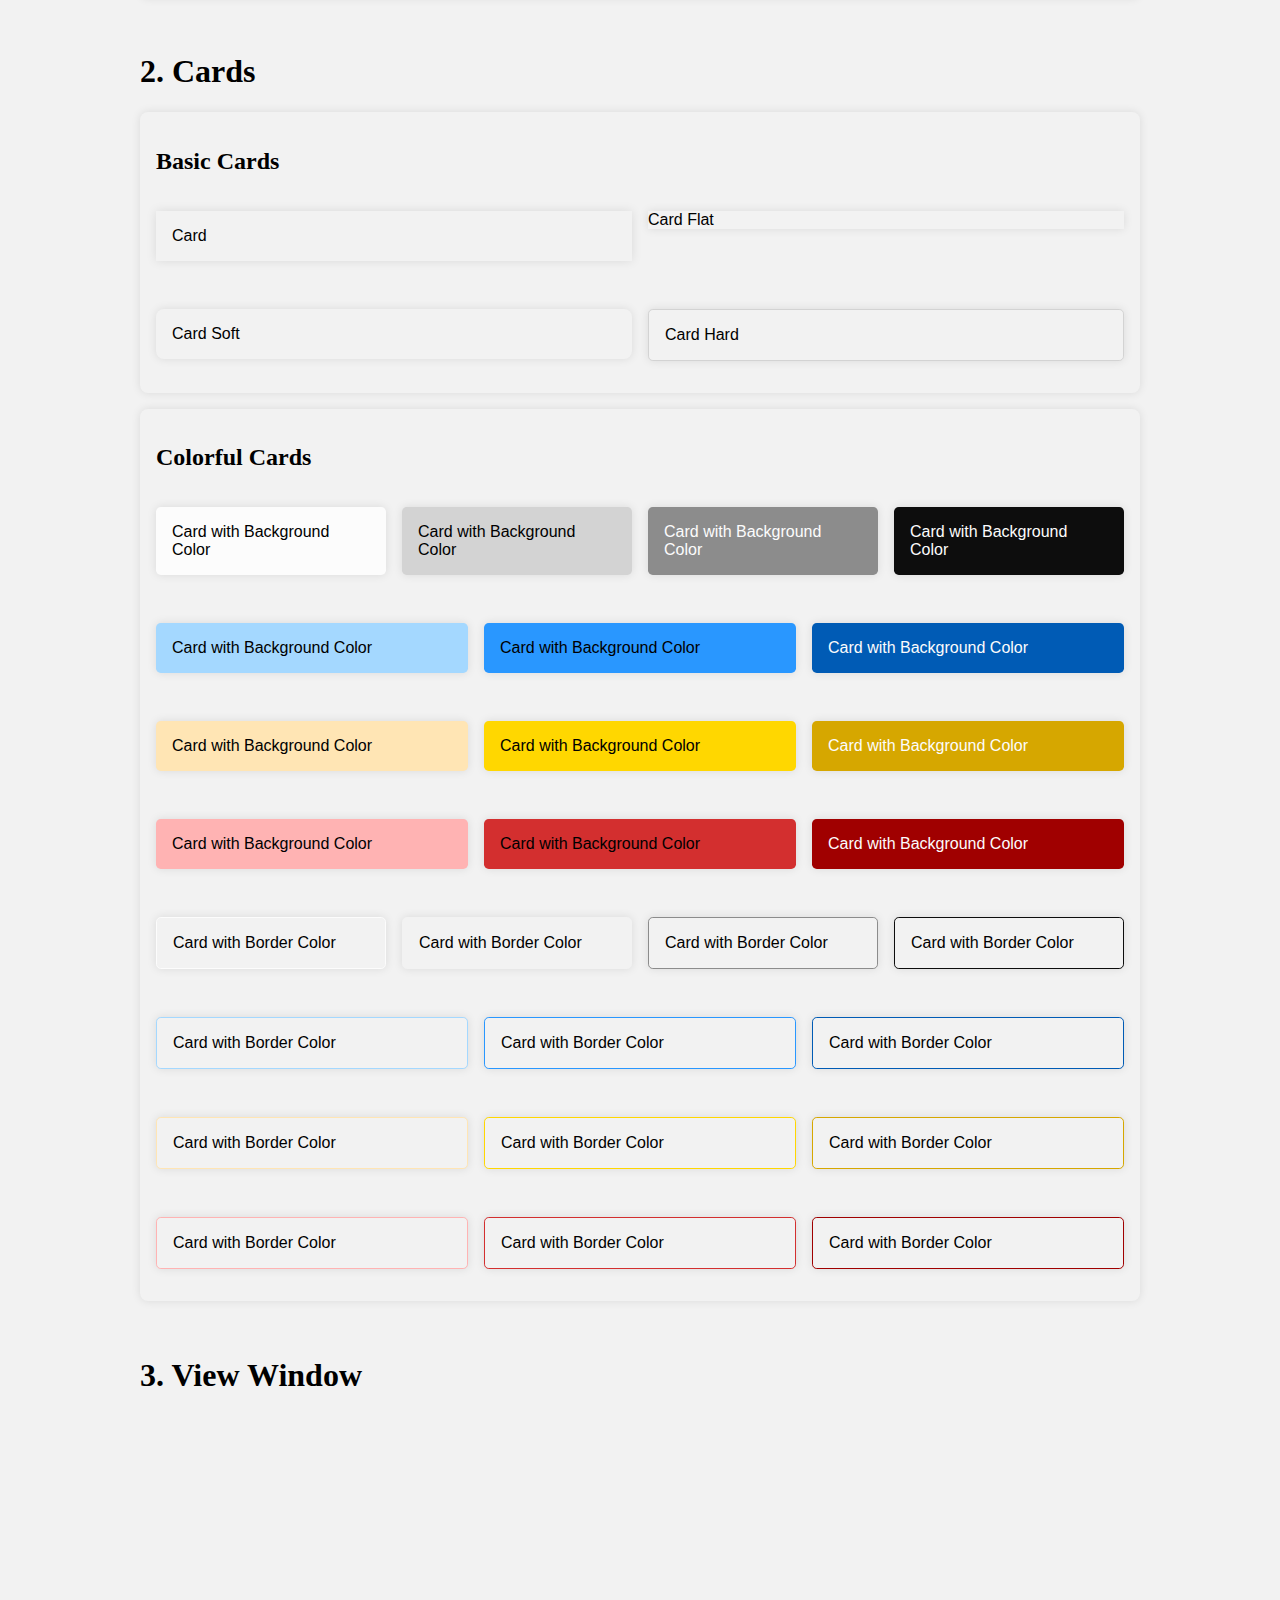
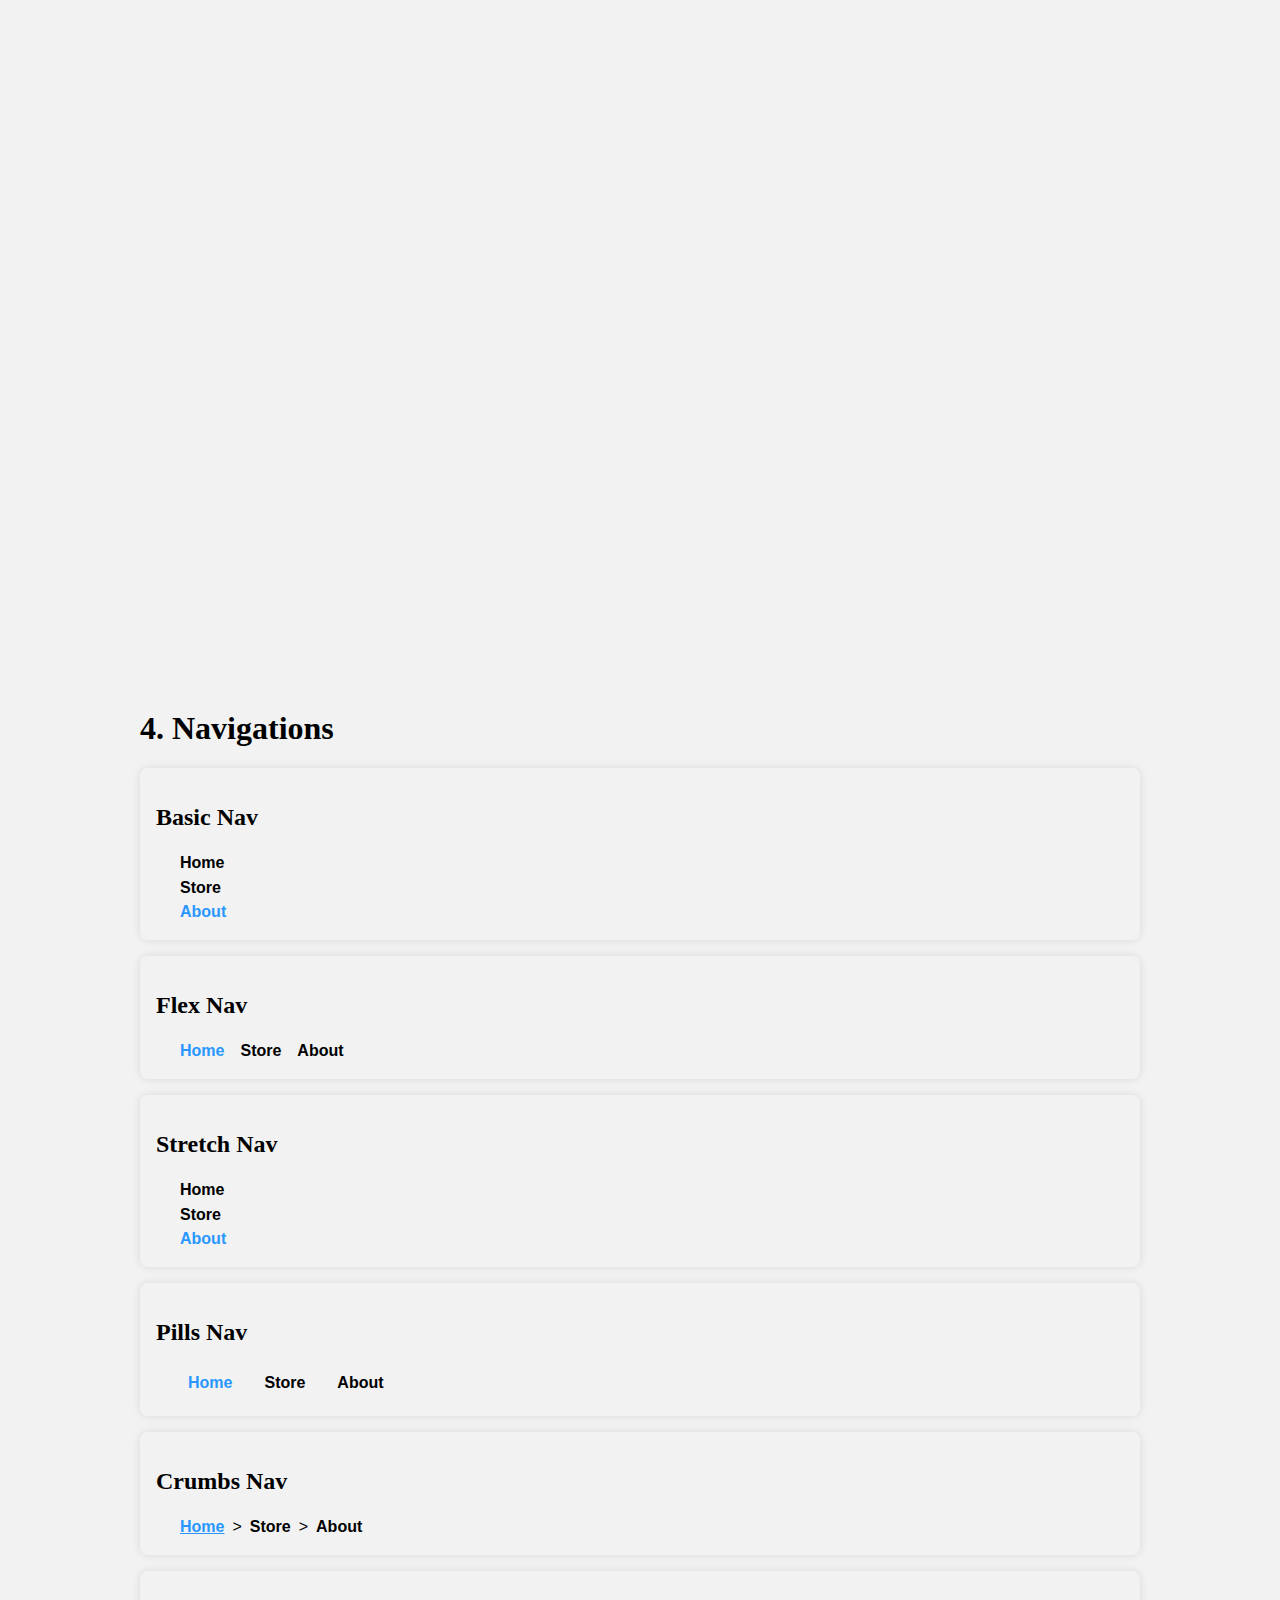
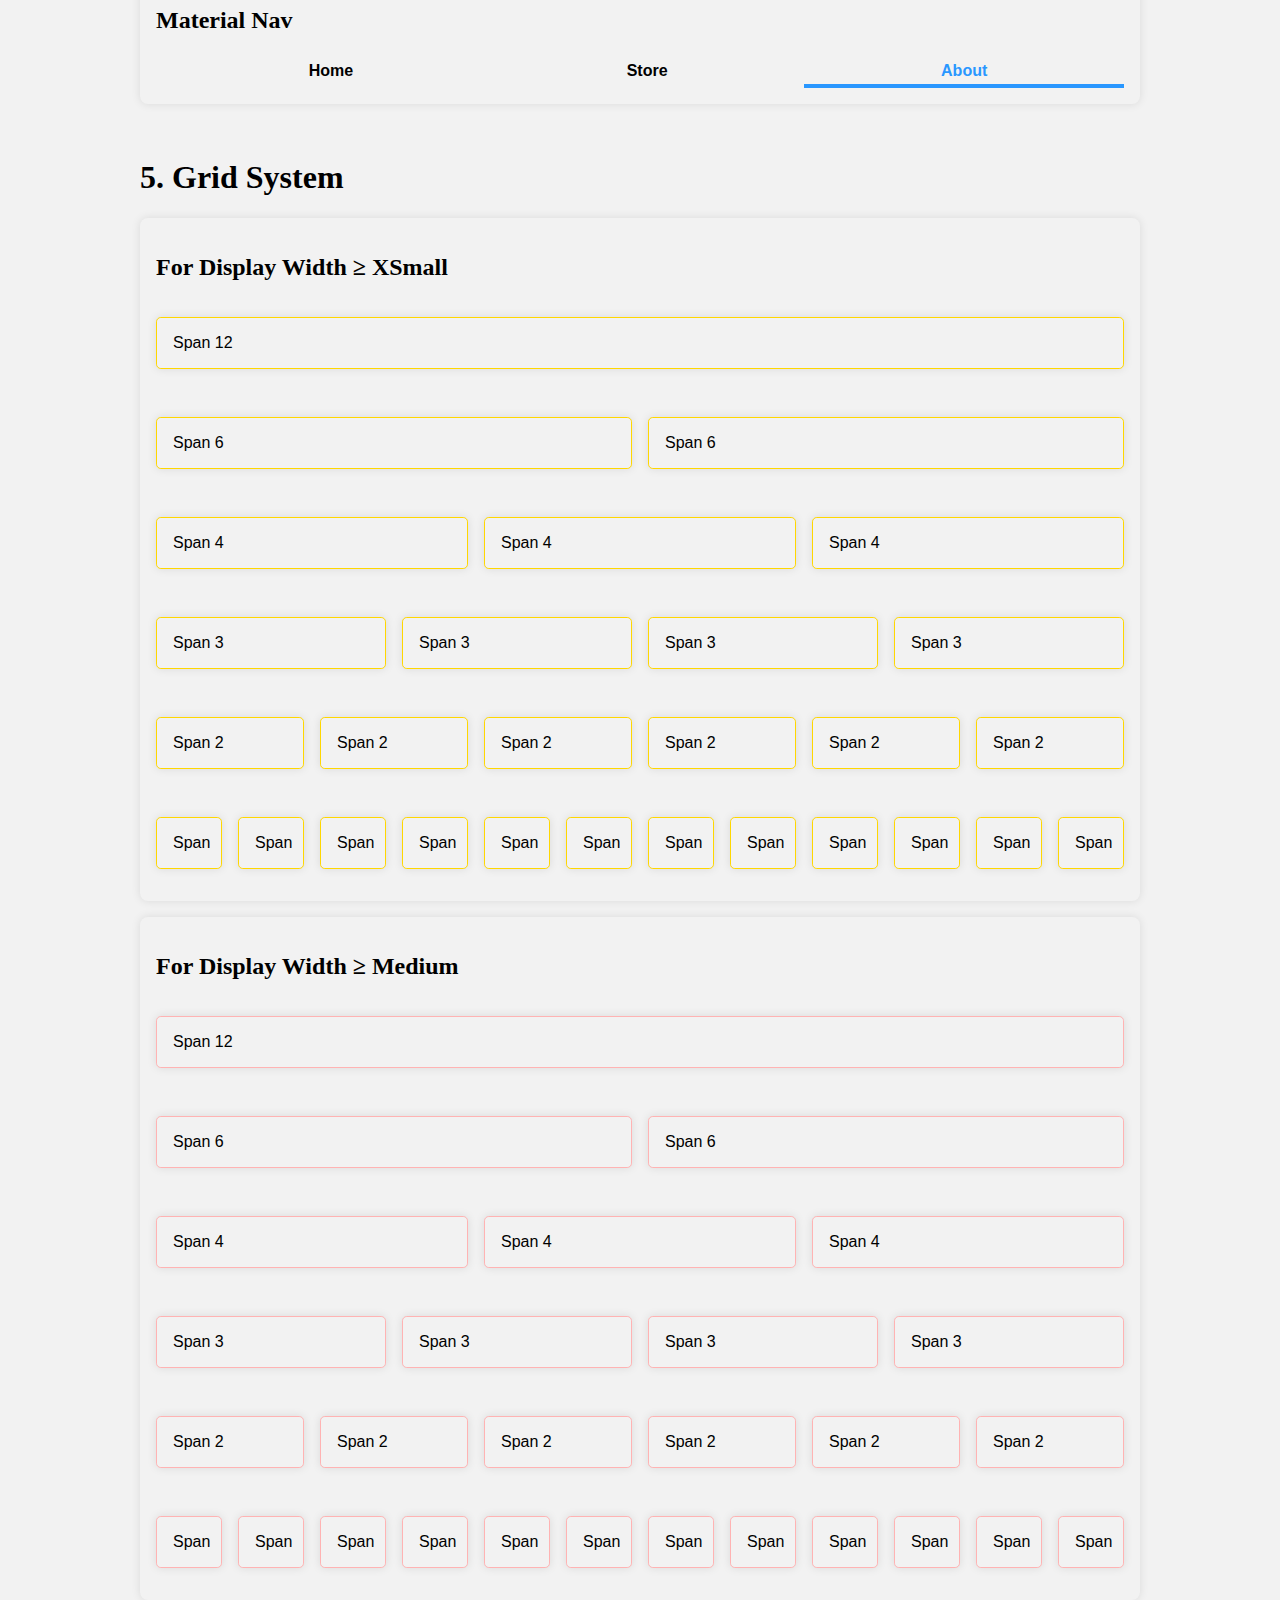
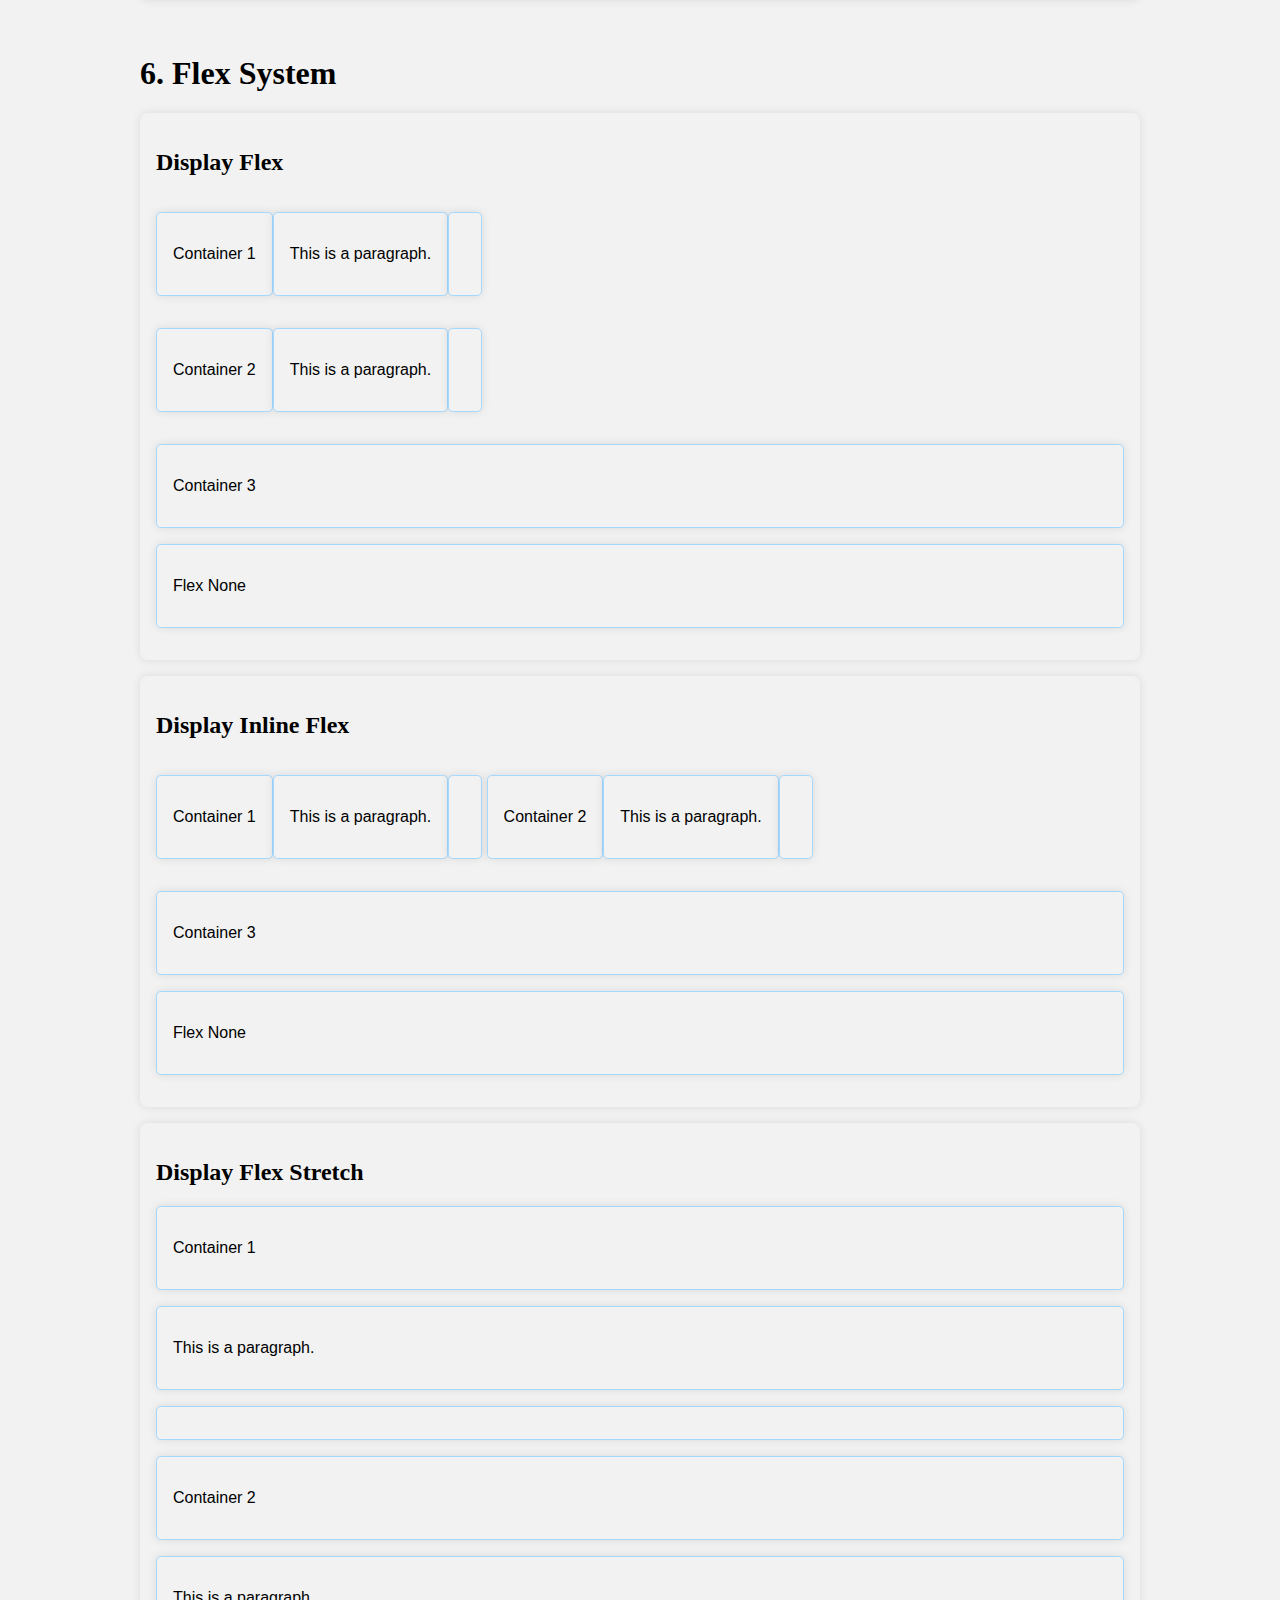
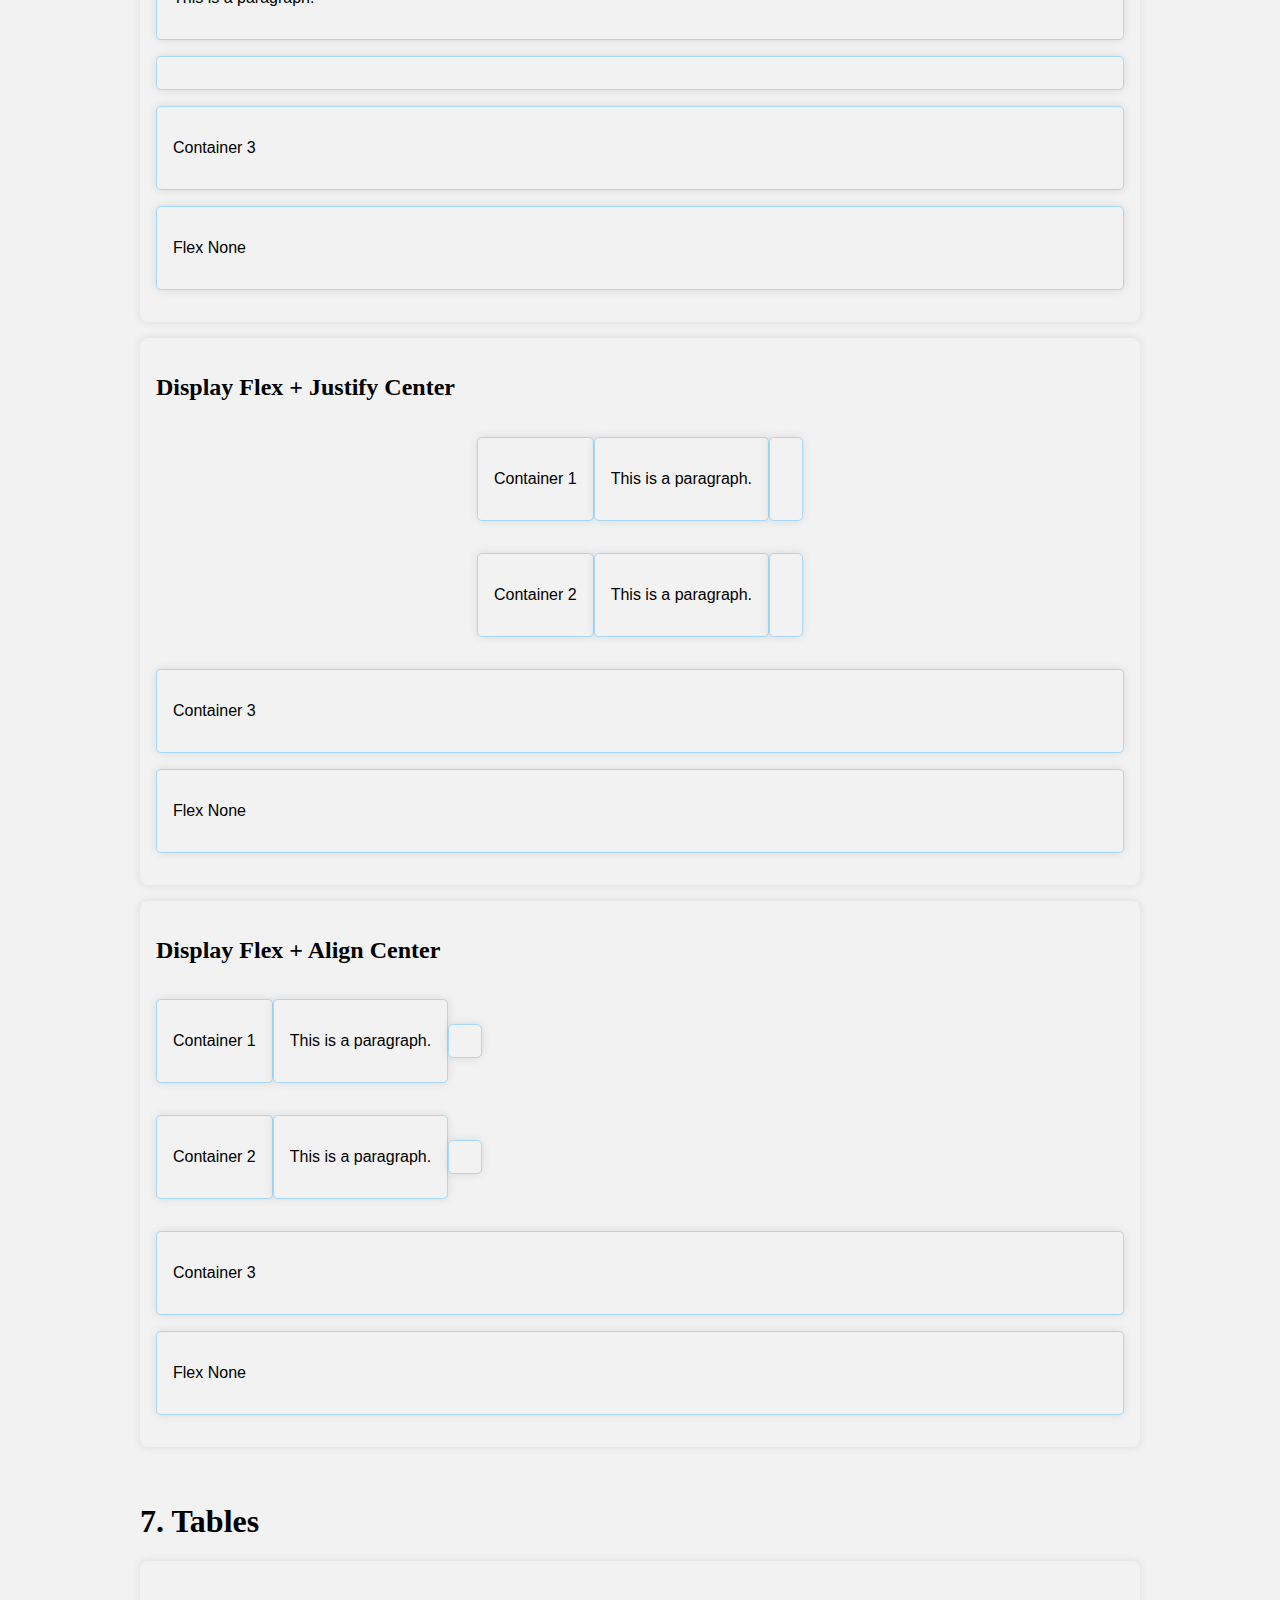
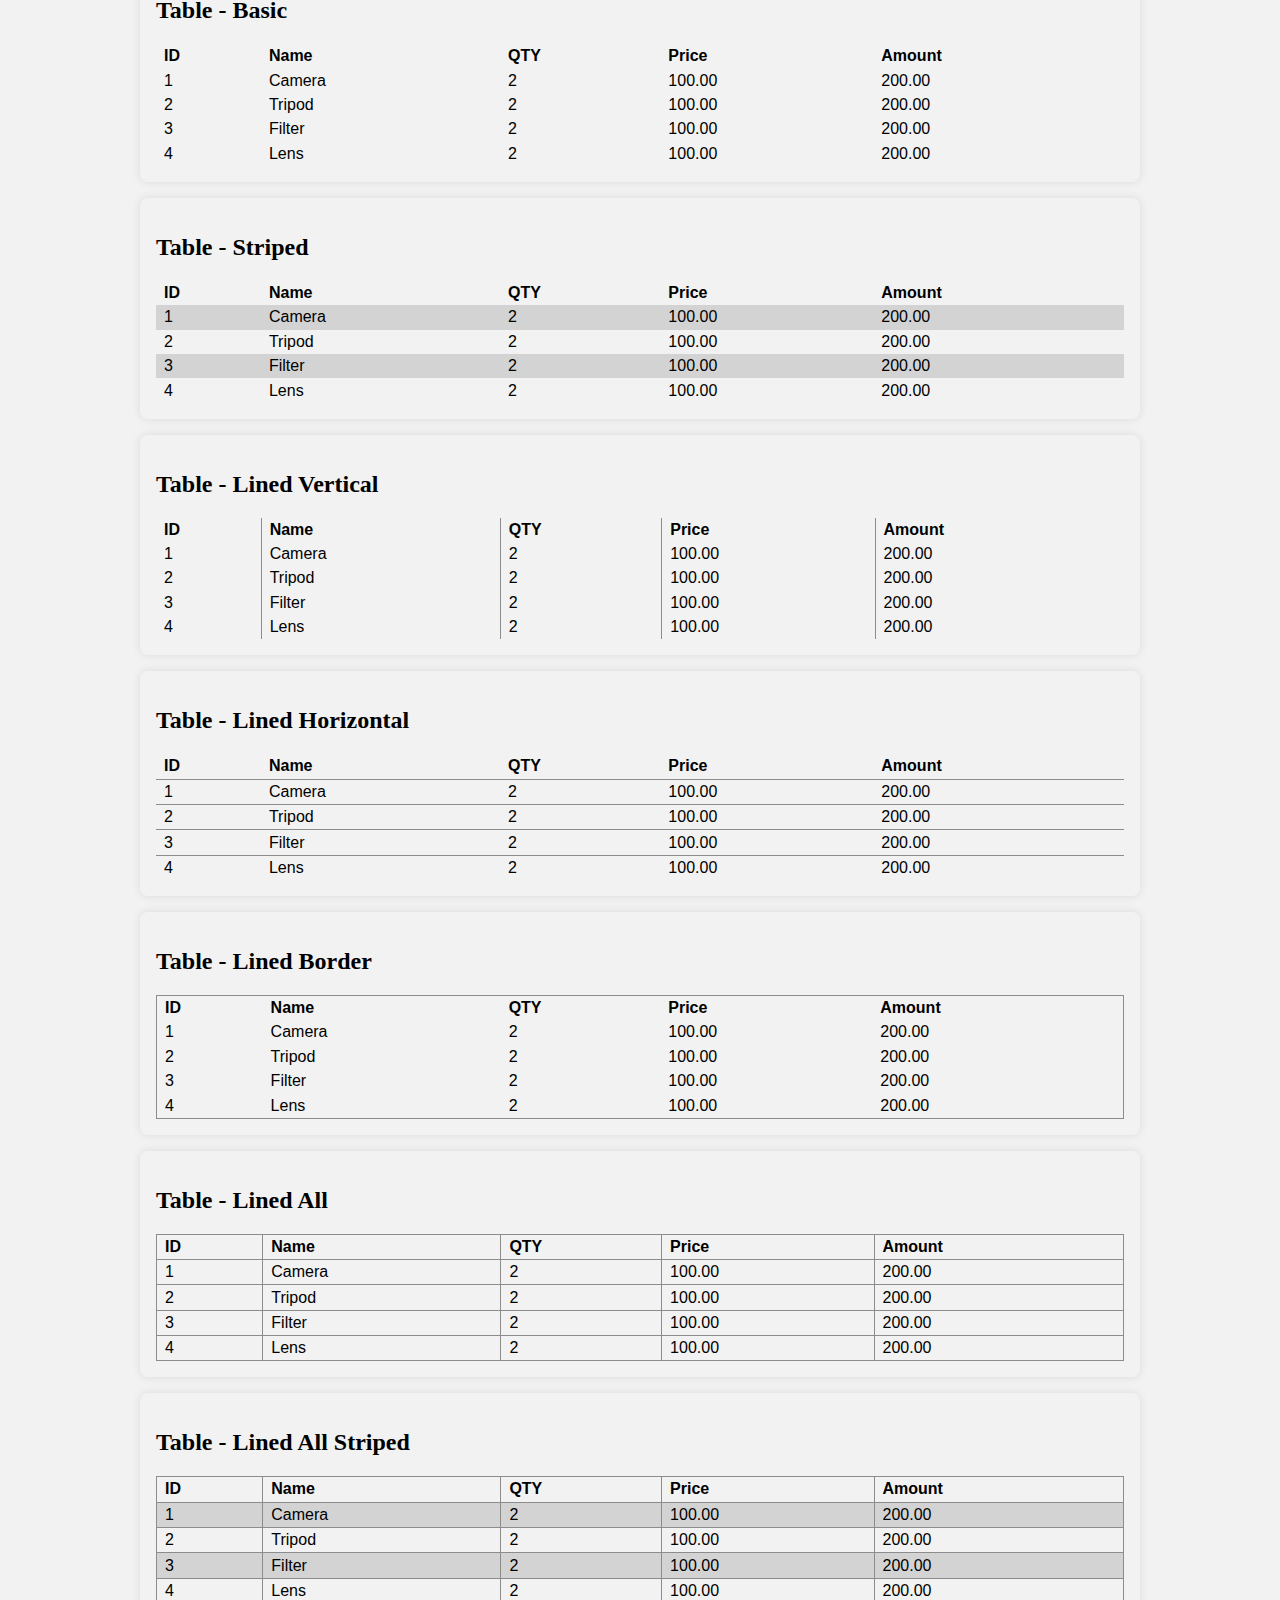
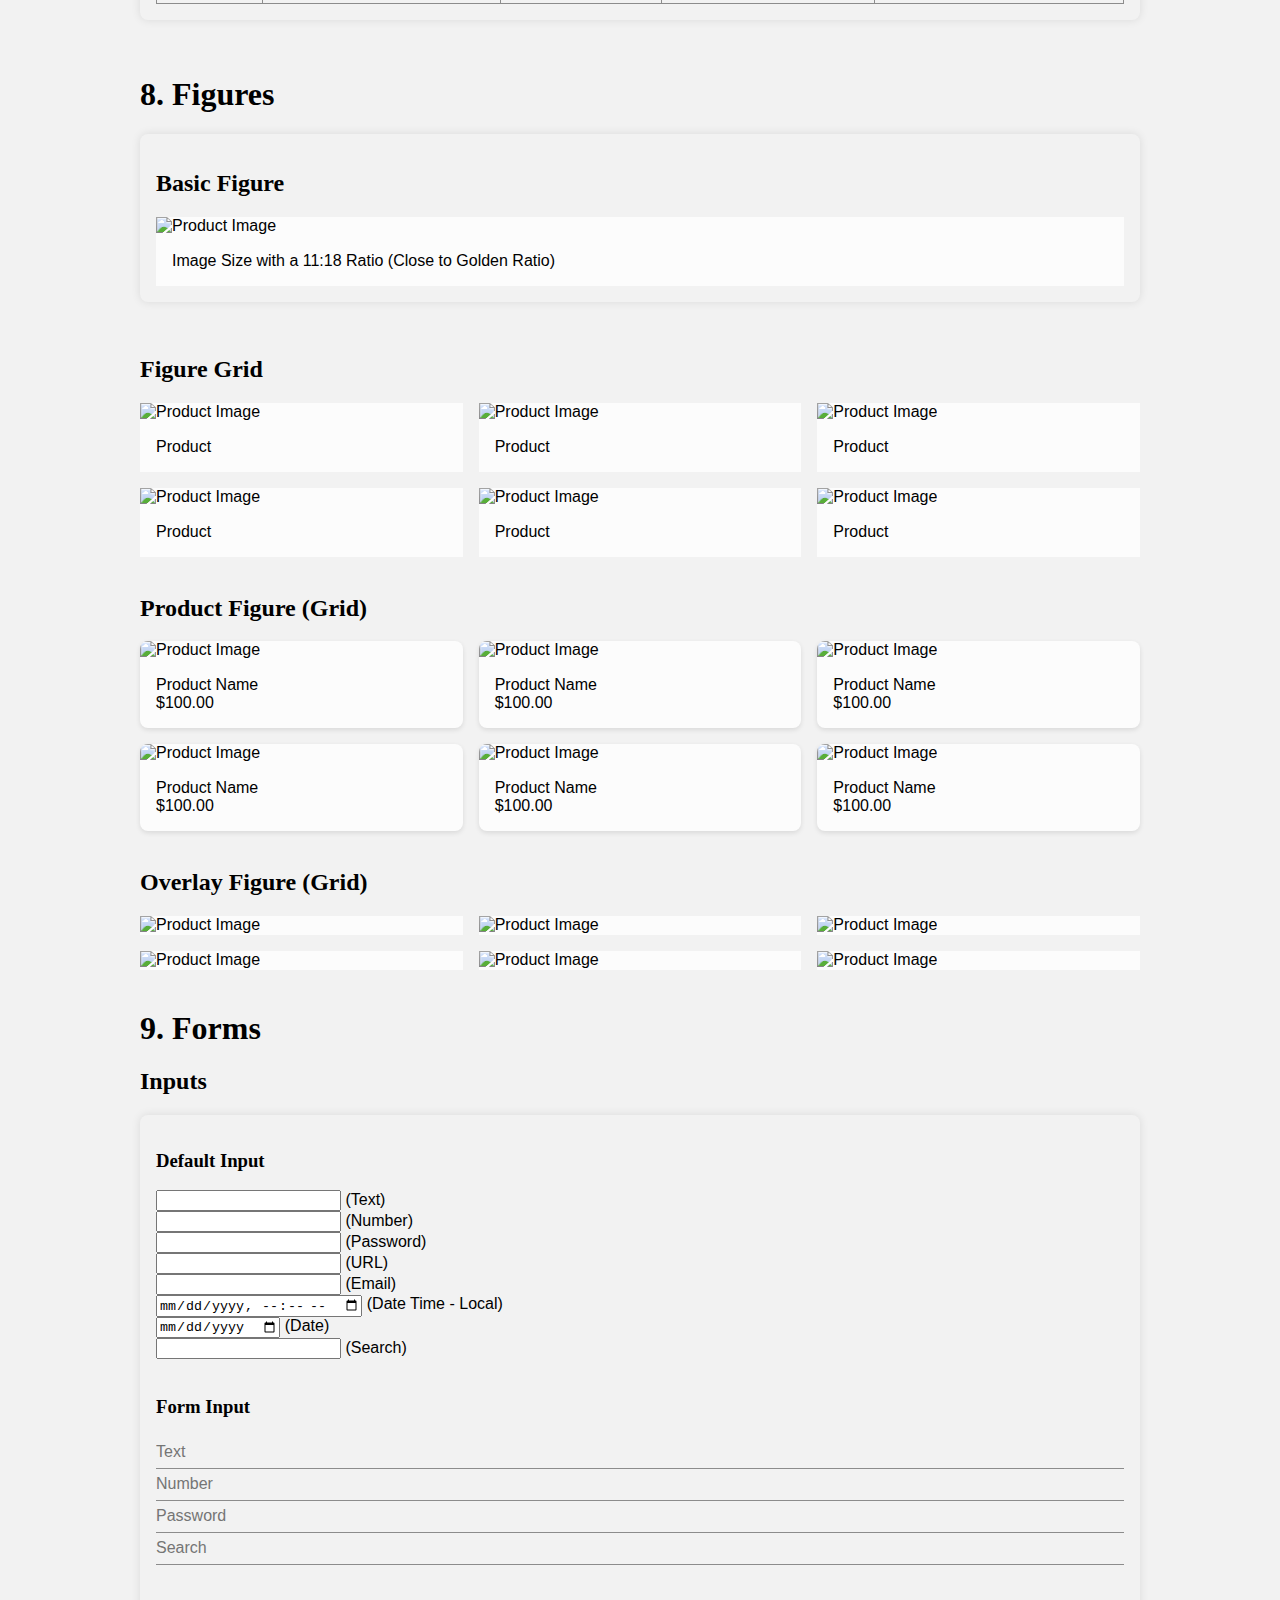
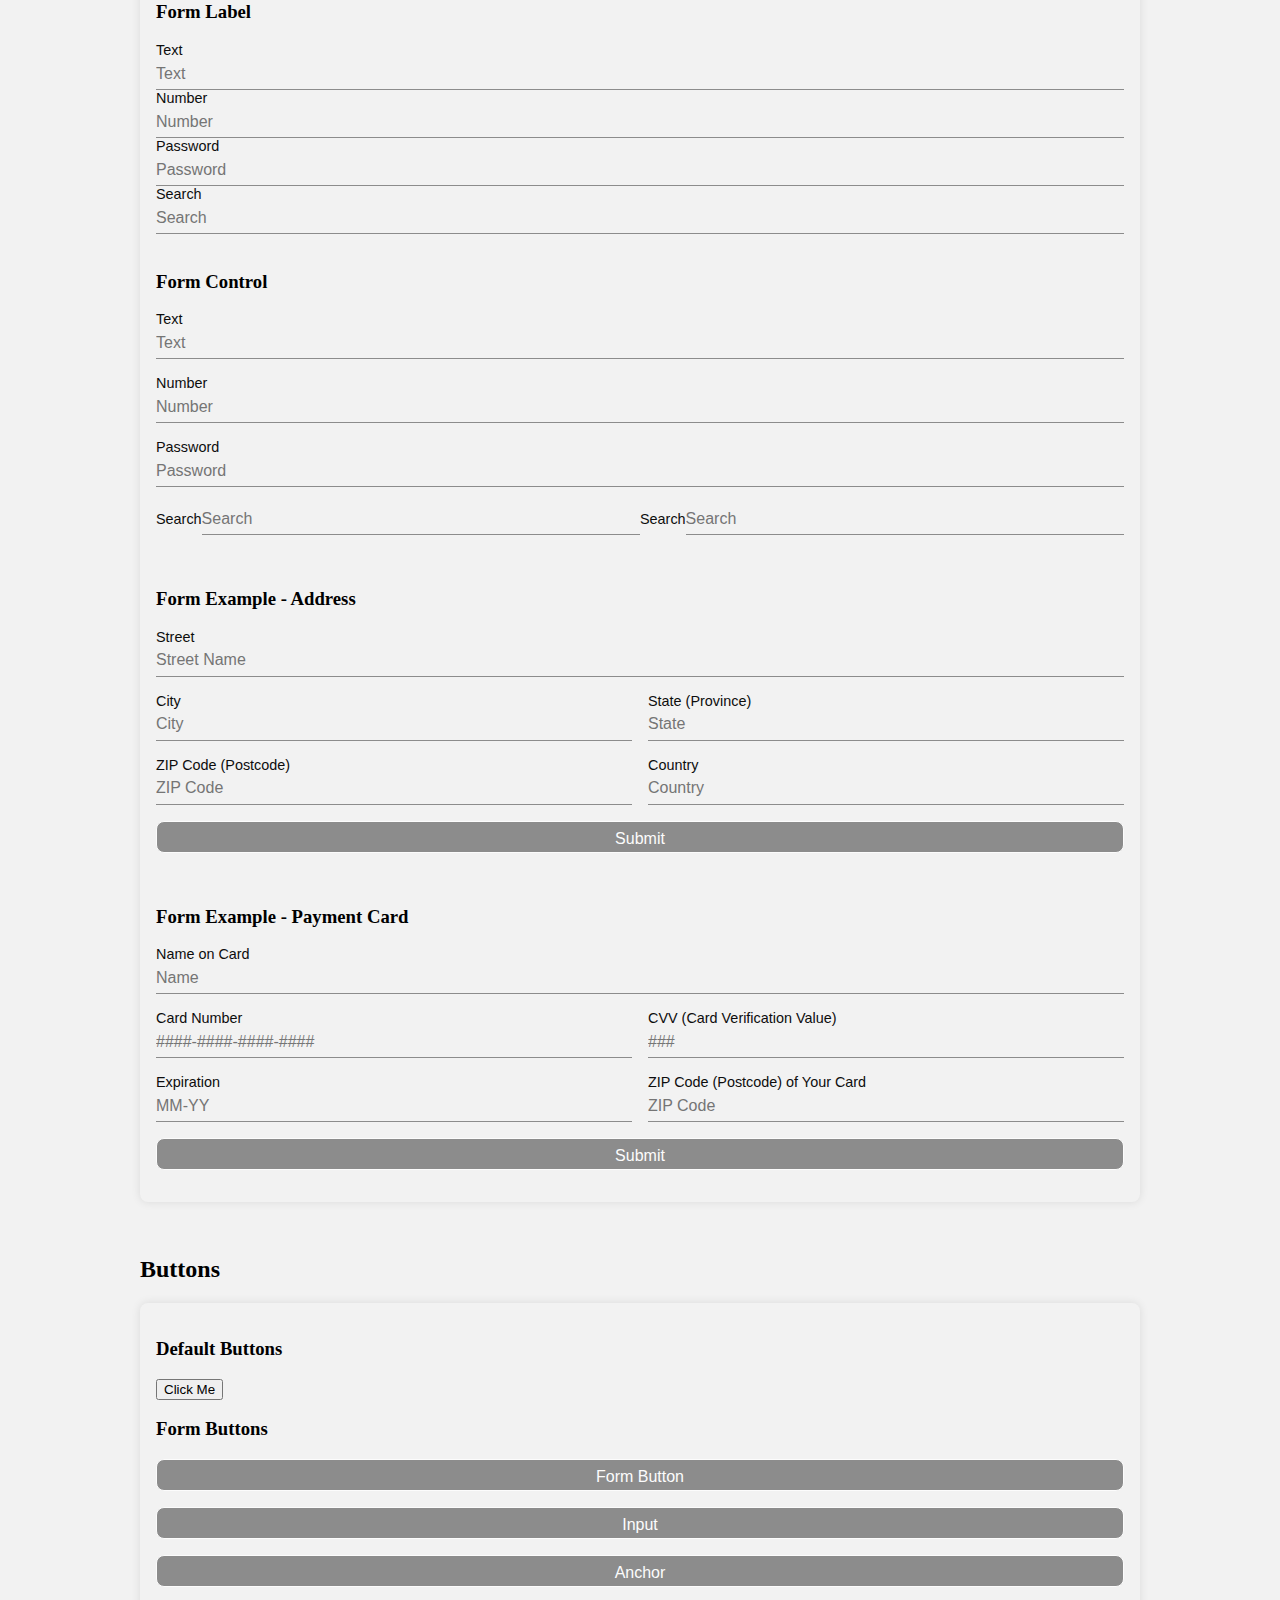
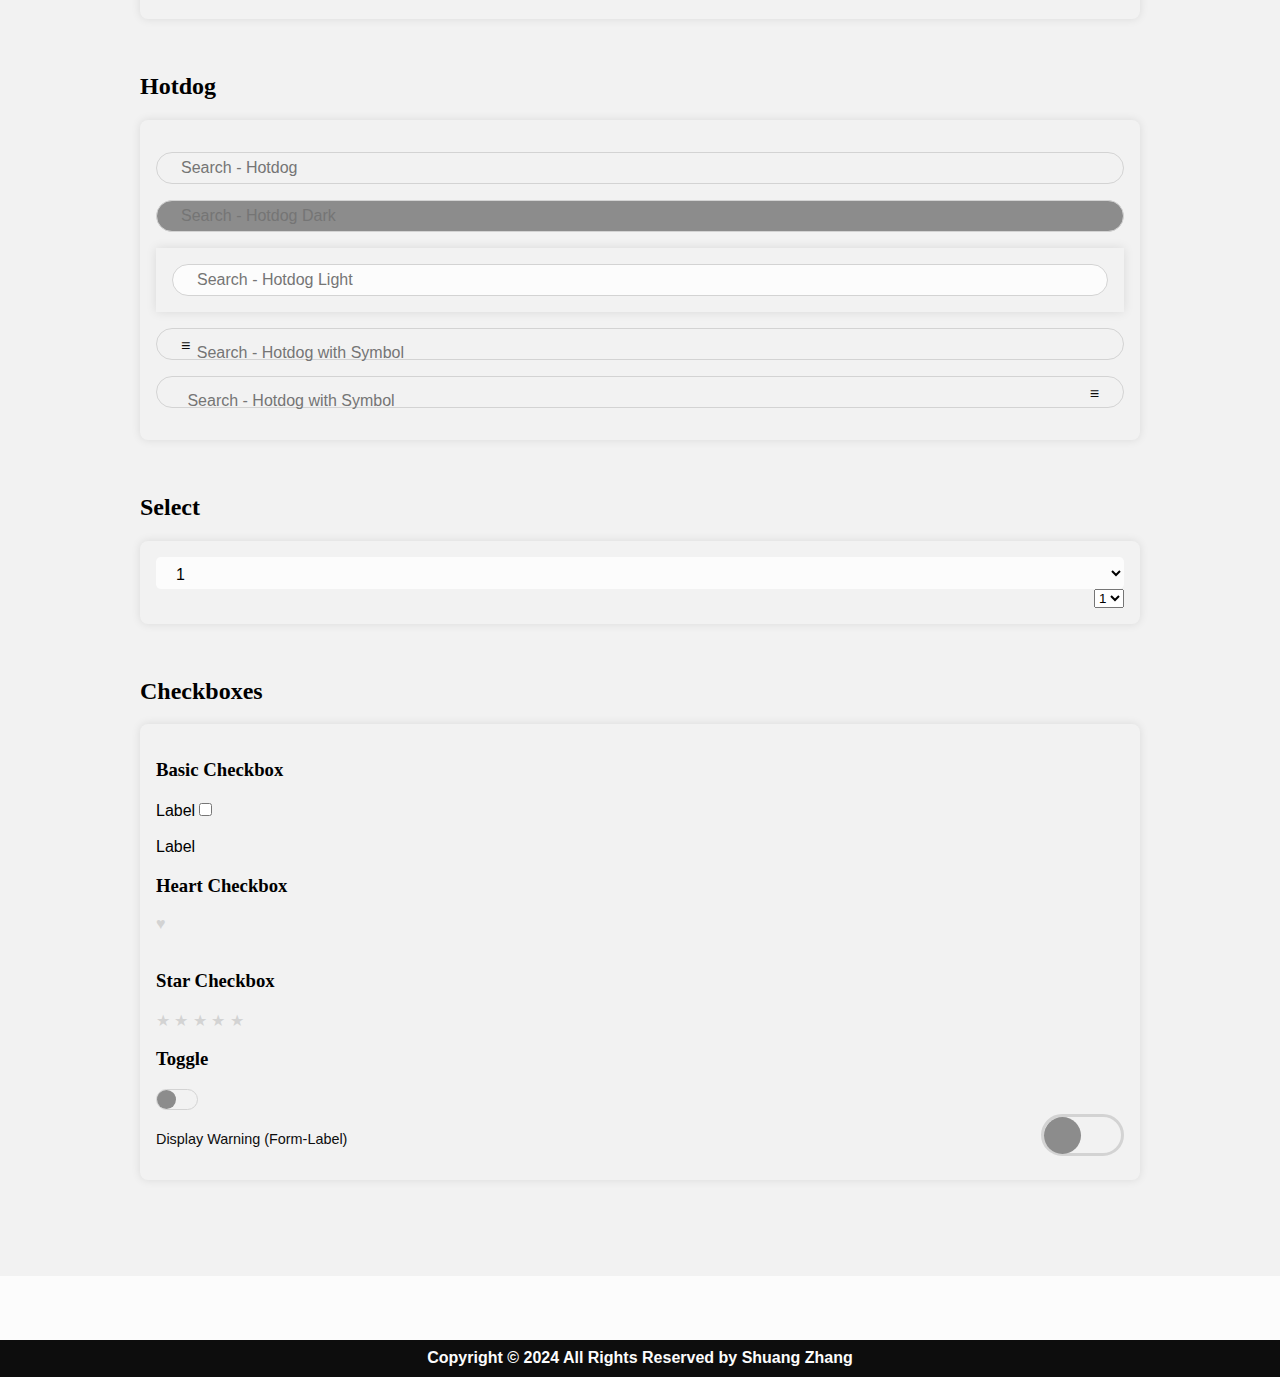
==== commit 259136f7: "Assignment 10 modified" ====
--- a/zhang.shuang/styleguide/index.html
+++ b/zhang.shuang/styleguide/index.html
@@ -58,6 +58,7 @@
 						<li><a href="#figures">Figures</a></li>
 						<ul>
 							<li><a href="#basicfigure">Basic Figure</a></li>
+							<li><a href="#figuregrid">Figure Grid</a></li>
 							<li><a href="#productfigure">Product Figure</a></li>
 							<li><a href="#overlayfigure">Overlay Figure</a></li>
 						</ul>
@@ -625,7 +626,7 @@
 			</div>
 
 			<br>
-			<h2>Figure Grid</h2>
+			<h2 id="figuregrid">Figure Grid</h2>
 			<div class="grid gap">
 				<div class="col-xs-12 col-md-4">
 					<figure class="figure">
@@ -671,7 +672,7 @@
 			</div>
 
 			<br>
-			<h2>Product Grid</h2>
+			<h2  id="productfigure">Product Figure (Grid)</h2>
 			<div class="grid gap">
 				<div class="col-xs-12 col-md-4">
 					<figure class="figure product">
@@ -736,7 +737,7 @@
 			</div>
 
 			<br>
-			<h2>Product Overlay</h2>
+			<h2 id="overlayfigure">Overlay Figure (Grid)</h2>
 			<div class="grid gap">
 				<div class="col-xs-12 col-md-4">
 					<figure class="figure product-overlay">
--- a/zhang.shuang/lib/css/styleguide.css
+++ b/zhang.shuang/lib/css/styleguide.css
@@ -93,7 +93,7 @@
 .flex-align-center { align-items:center; }
 .flex-justify-center { justify-content:center; }
 
-
+.flex-column { flex-direction:column; }
 
 /* SMALL CLASSES */
 
@@ -335,6 +335,14 @@
 .card.hard {
 	border-radius: 0.3em;
 	border: 1px solid var(--color-neutral-medium);
+}
+
+.card-section~.card-section {
+	border-top: 2px solid var(--color-white);
+}
+
+.card-section {
+	padding: 1em;
 }
 
 .card.bg-white {
@@ -595,7 +603,7 @@
 
 .form-label {
 	font-size: 0.9em;
-	color: var(--color-neutral-medium);
+	color: var(--color-black);
 	display: block;
 	width: 100%;
 }
@@ -605,7 +613,7 @@
 	color: var(--color-white);
 	padding: 0.5em 1em;
 	border: 1px solid var(--color-white);
-	border-radius: 0.3em;
+	border-radius: 0.5em;
 	cursor: pointer;
 	text-align: center;
 }
@@ -650,7 +658,7 @@
 
 .form-select>select {
 	padding: 0.5em 1em;
-	background-color: var(--color-neutral-light);
+	background-color: var(--color-white);
 	border-radius: 0.3em;
 	cursor: pointer;
 }
--- a/zhang.shuang/css/storetheme.css
+++ b/zhang.shuang/css/storetheme.css
@@ -64,11 +64,27 @@
 
 
 
-
 .figure.product{
 	border-radius: 0.5em;
 	box-shadow: 0 2px 5px rgba(0, 0, 0, 0.1);
 	overflow: hidden;
+	height: 100%;
+	transition: all 0.25s;
+}
+
+.product.figure img{
+	height: 100%;
+	object-fit: contain;
+}
+
+.productlist a{
+	text-decoration: none;
+	font-weight: initial;
+}
+
+.product.figure:hover {
+	box-shadow: 0 2px 15px var(--color-main-dark);
+/*	border: 0.5px solid var(--color-main-light);*/
 }
 
 .product-overlay {
@@ -132,3 +148,15 @@
 	}
 }
 
+.img-main img {
+	width: 100%;
+	height: 65vh;
+	object-fit: contain;
+}
+.img-more img {
+	width:33.33%;
+	height: 10vh;
+/*	width: 5em; */
+/*	height: 8em;*/
+	object-fit: contain;
+}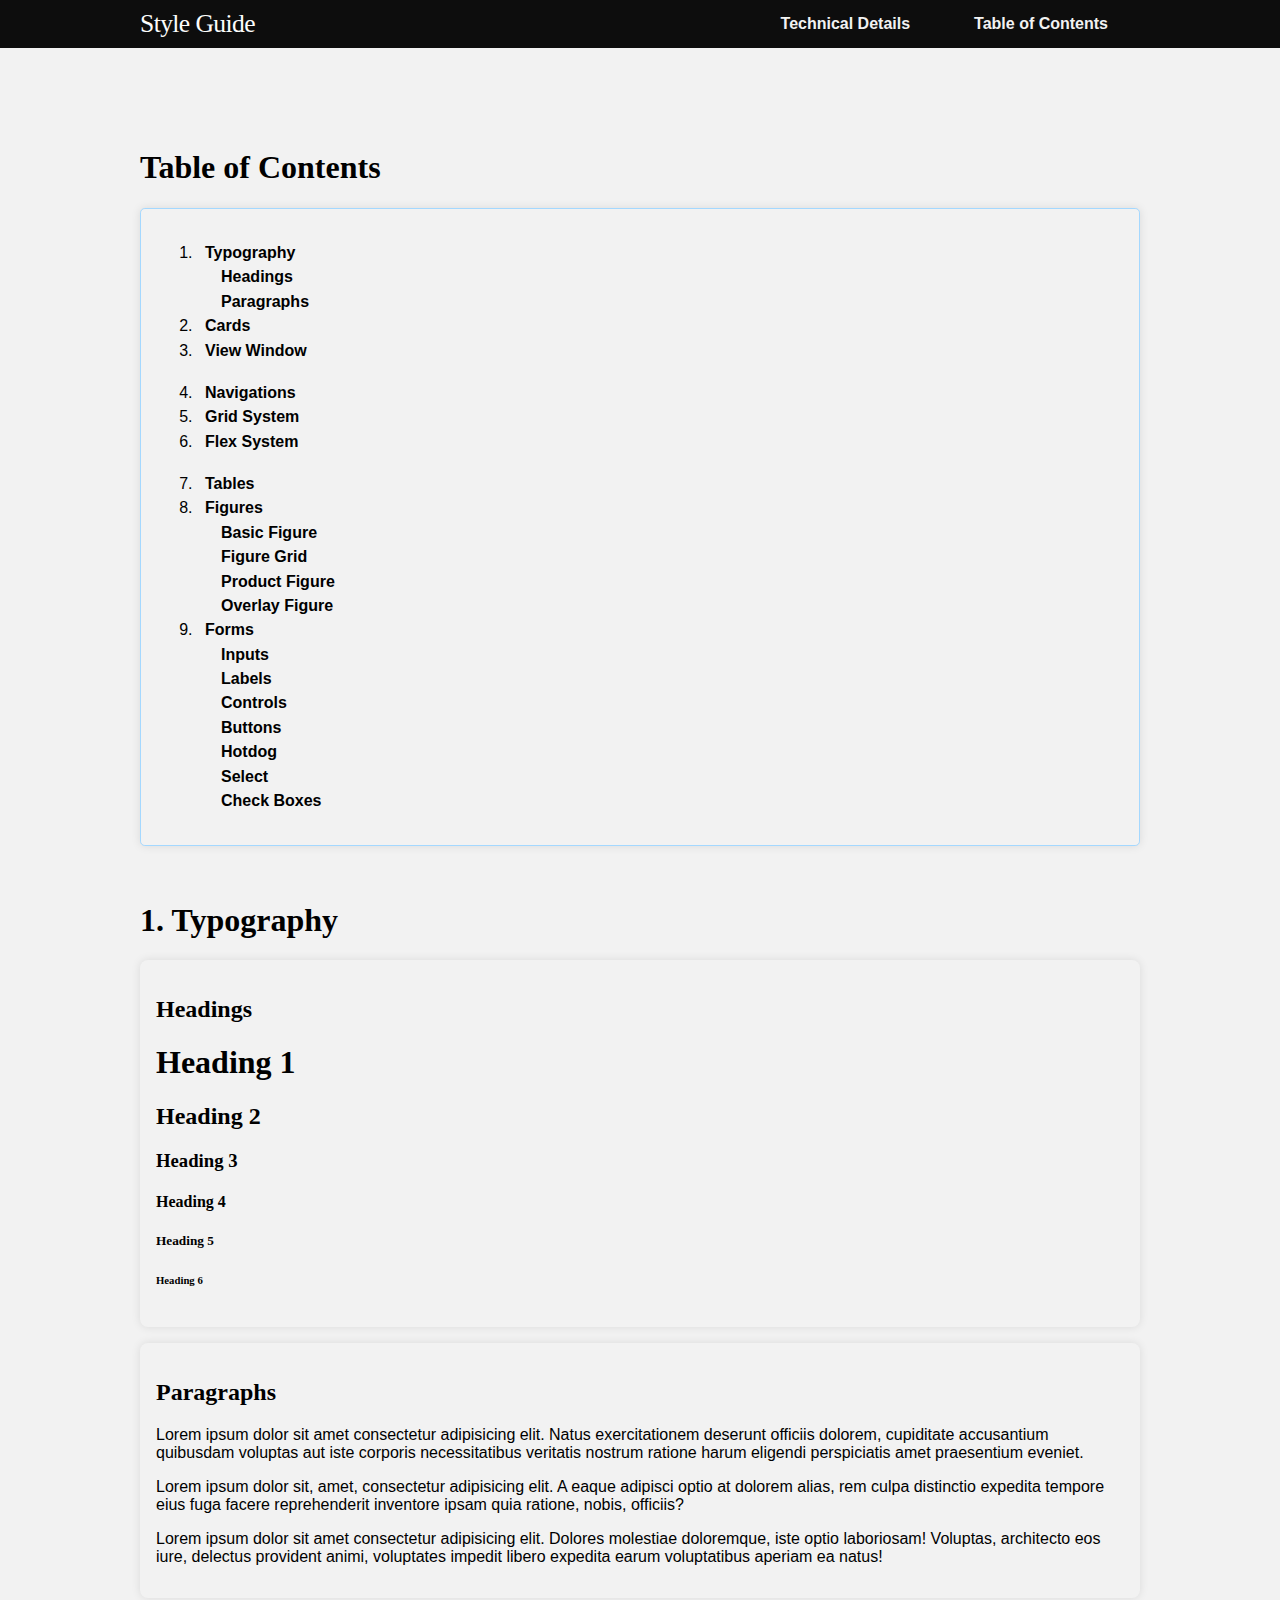
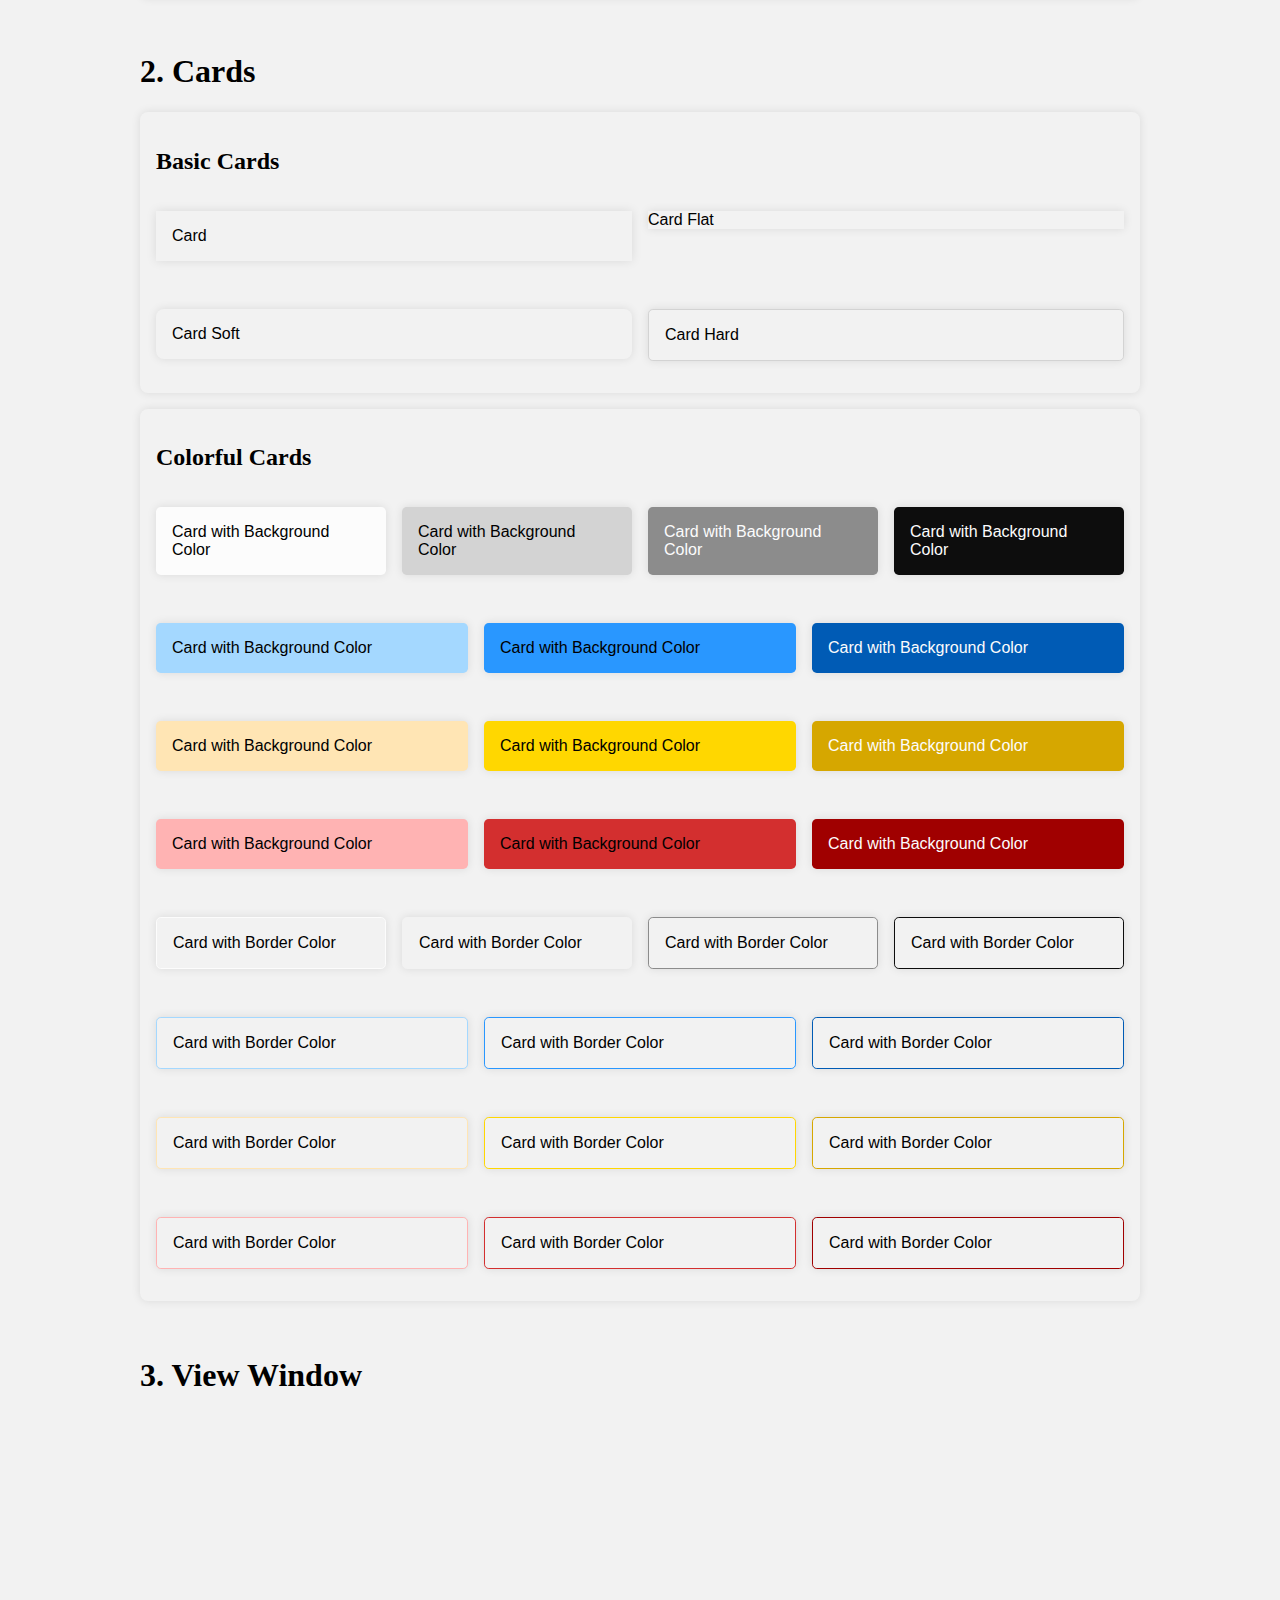
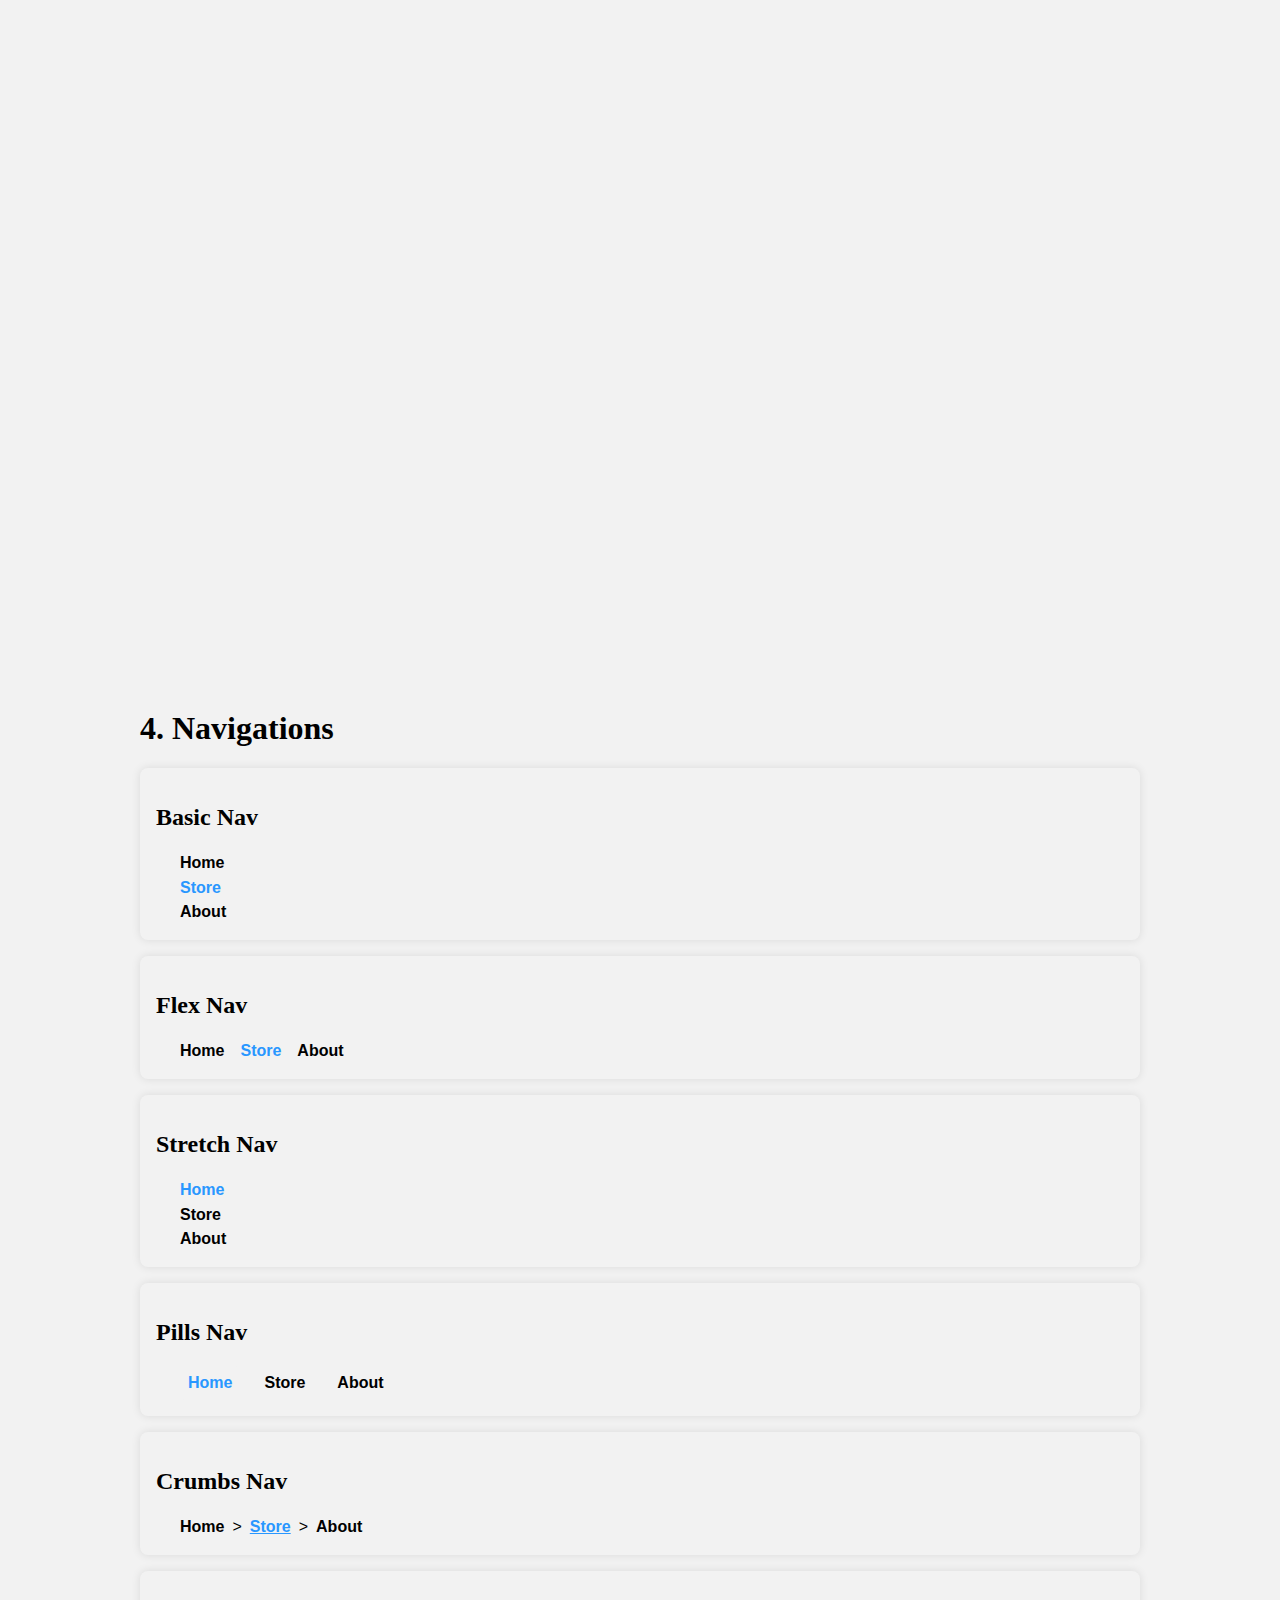
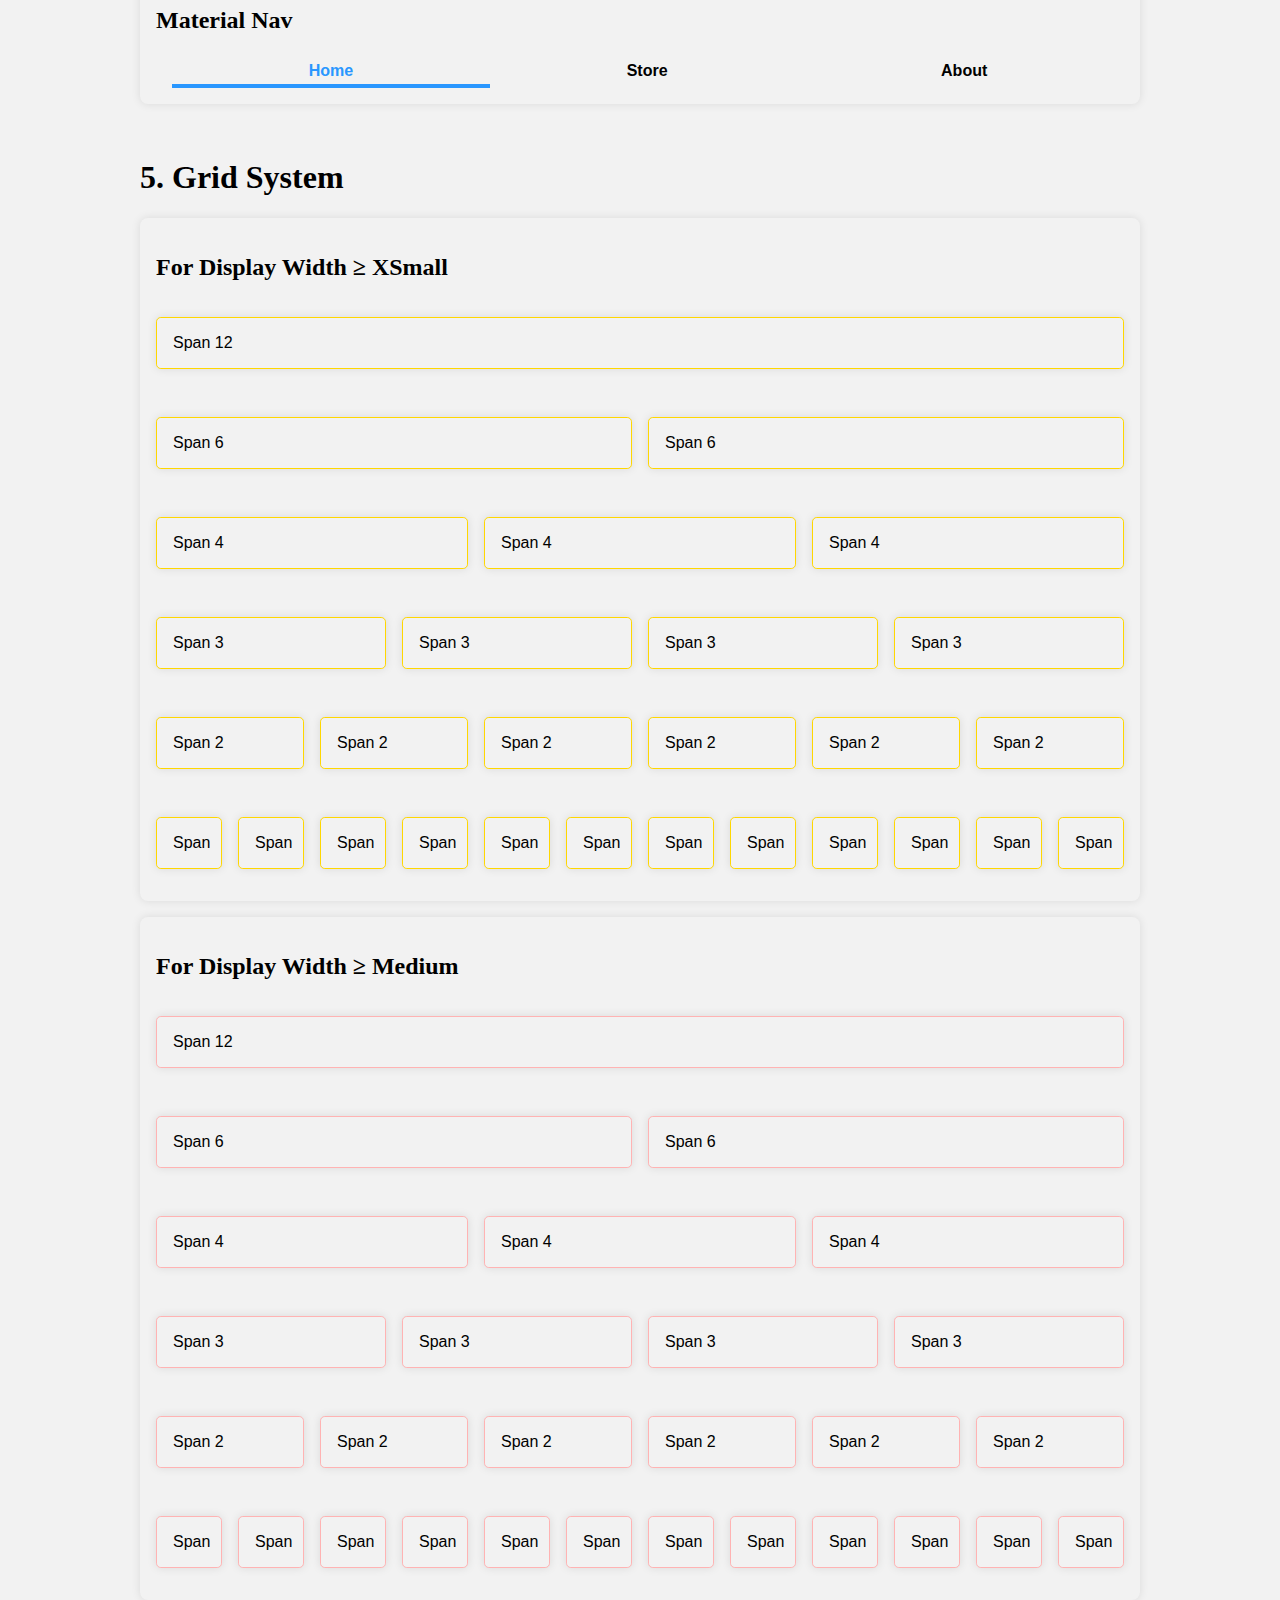
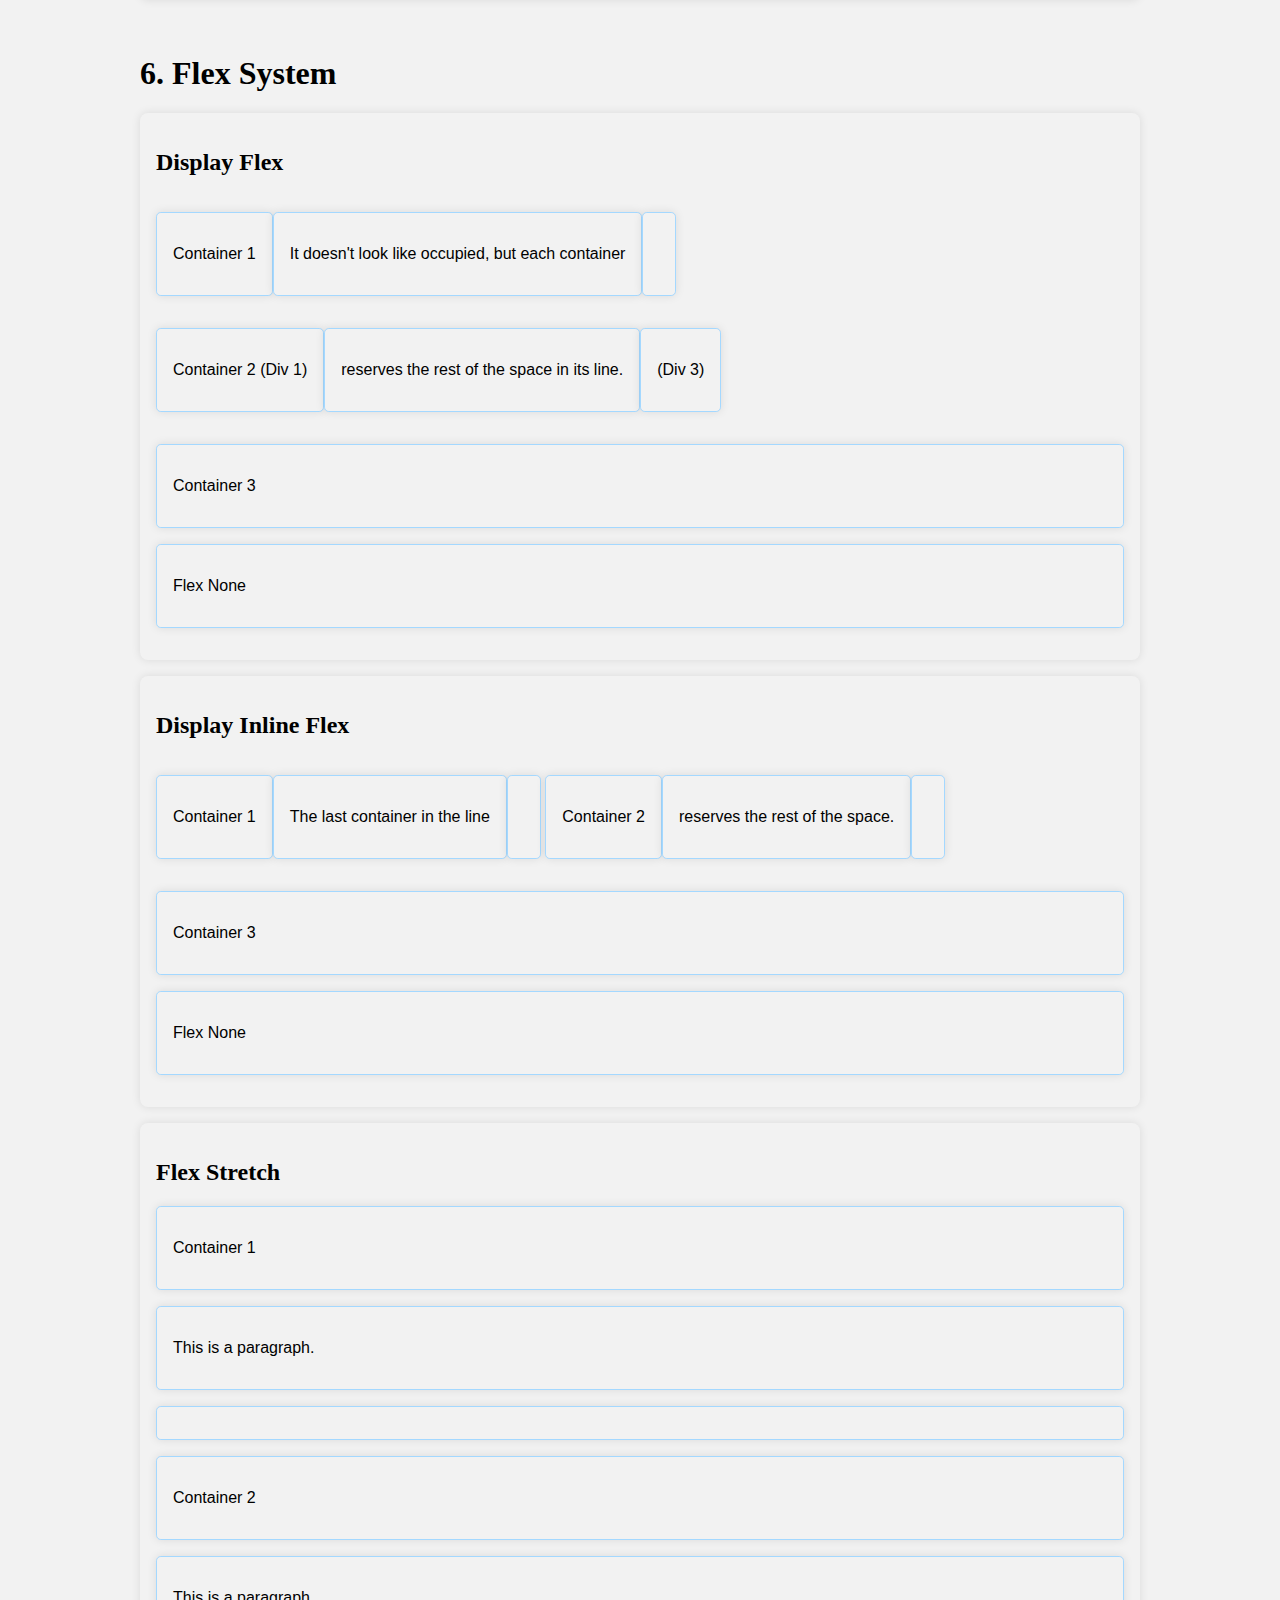
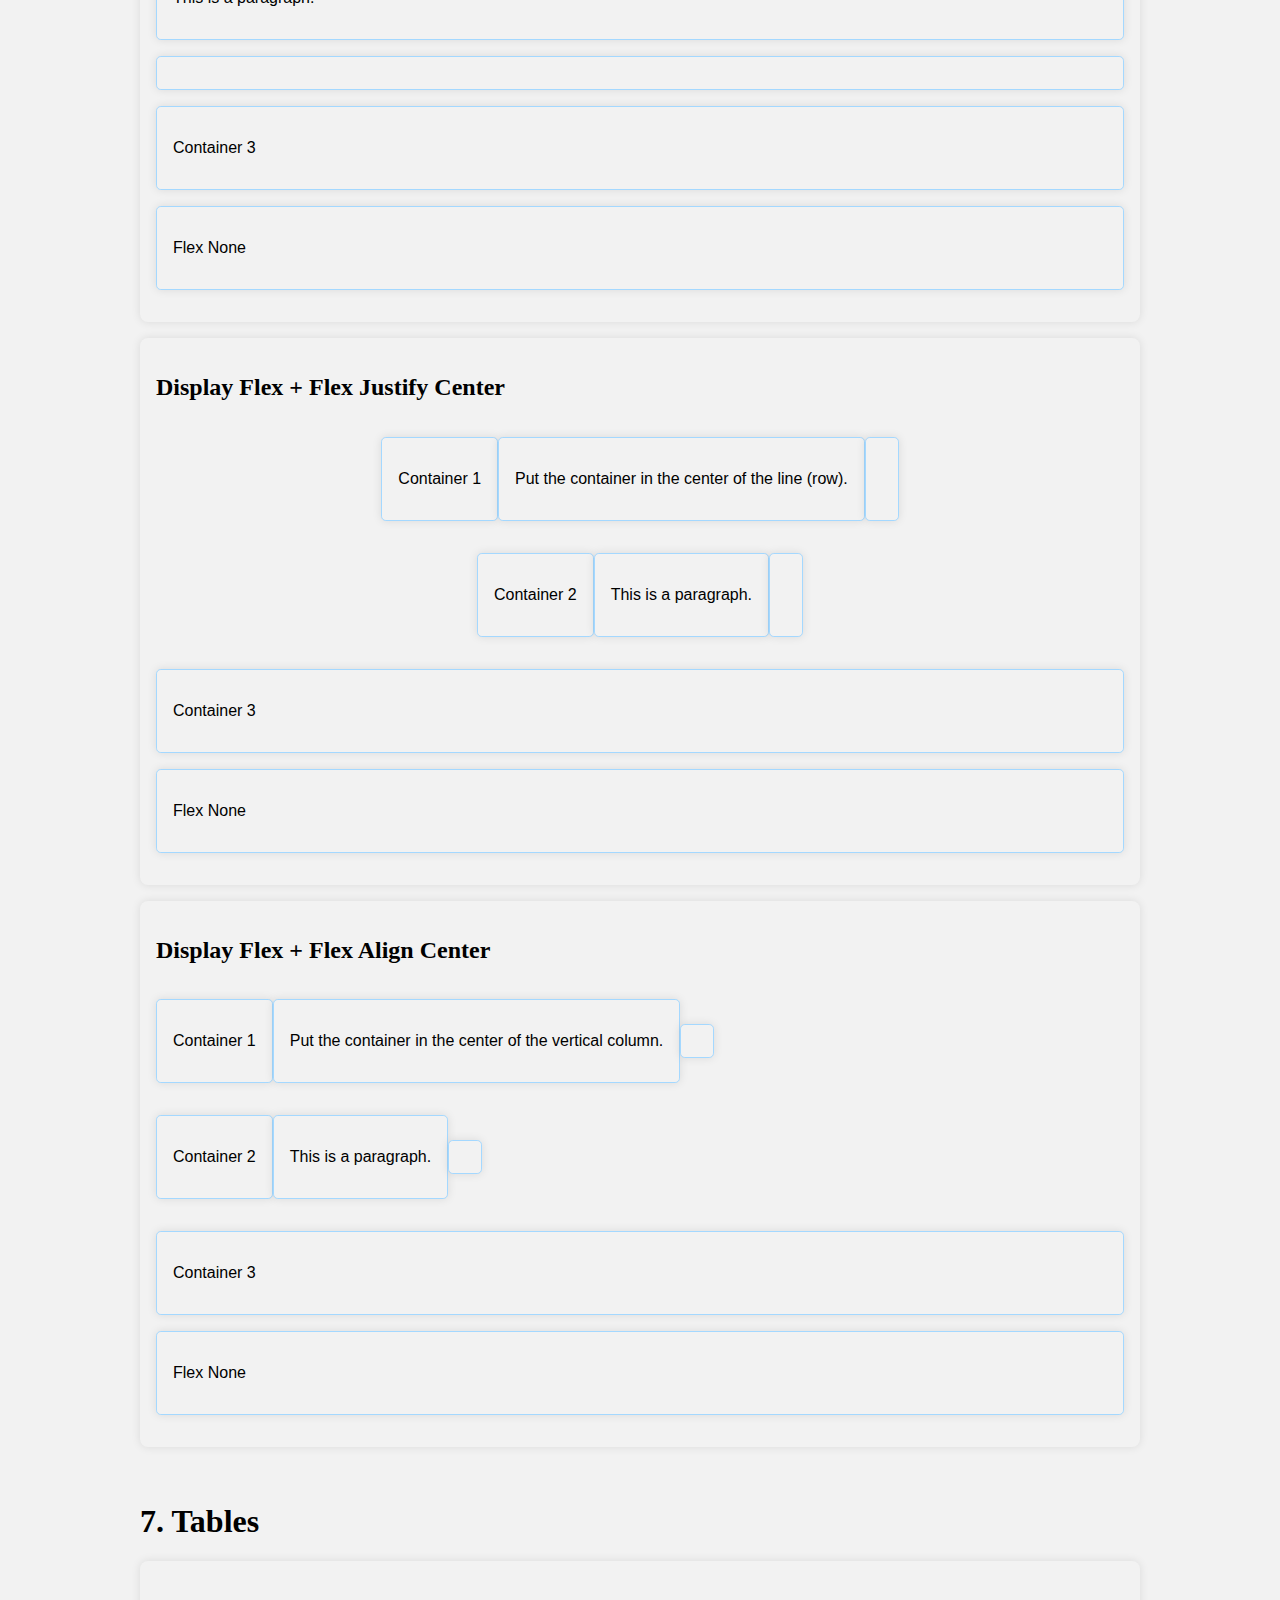
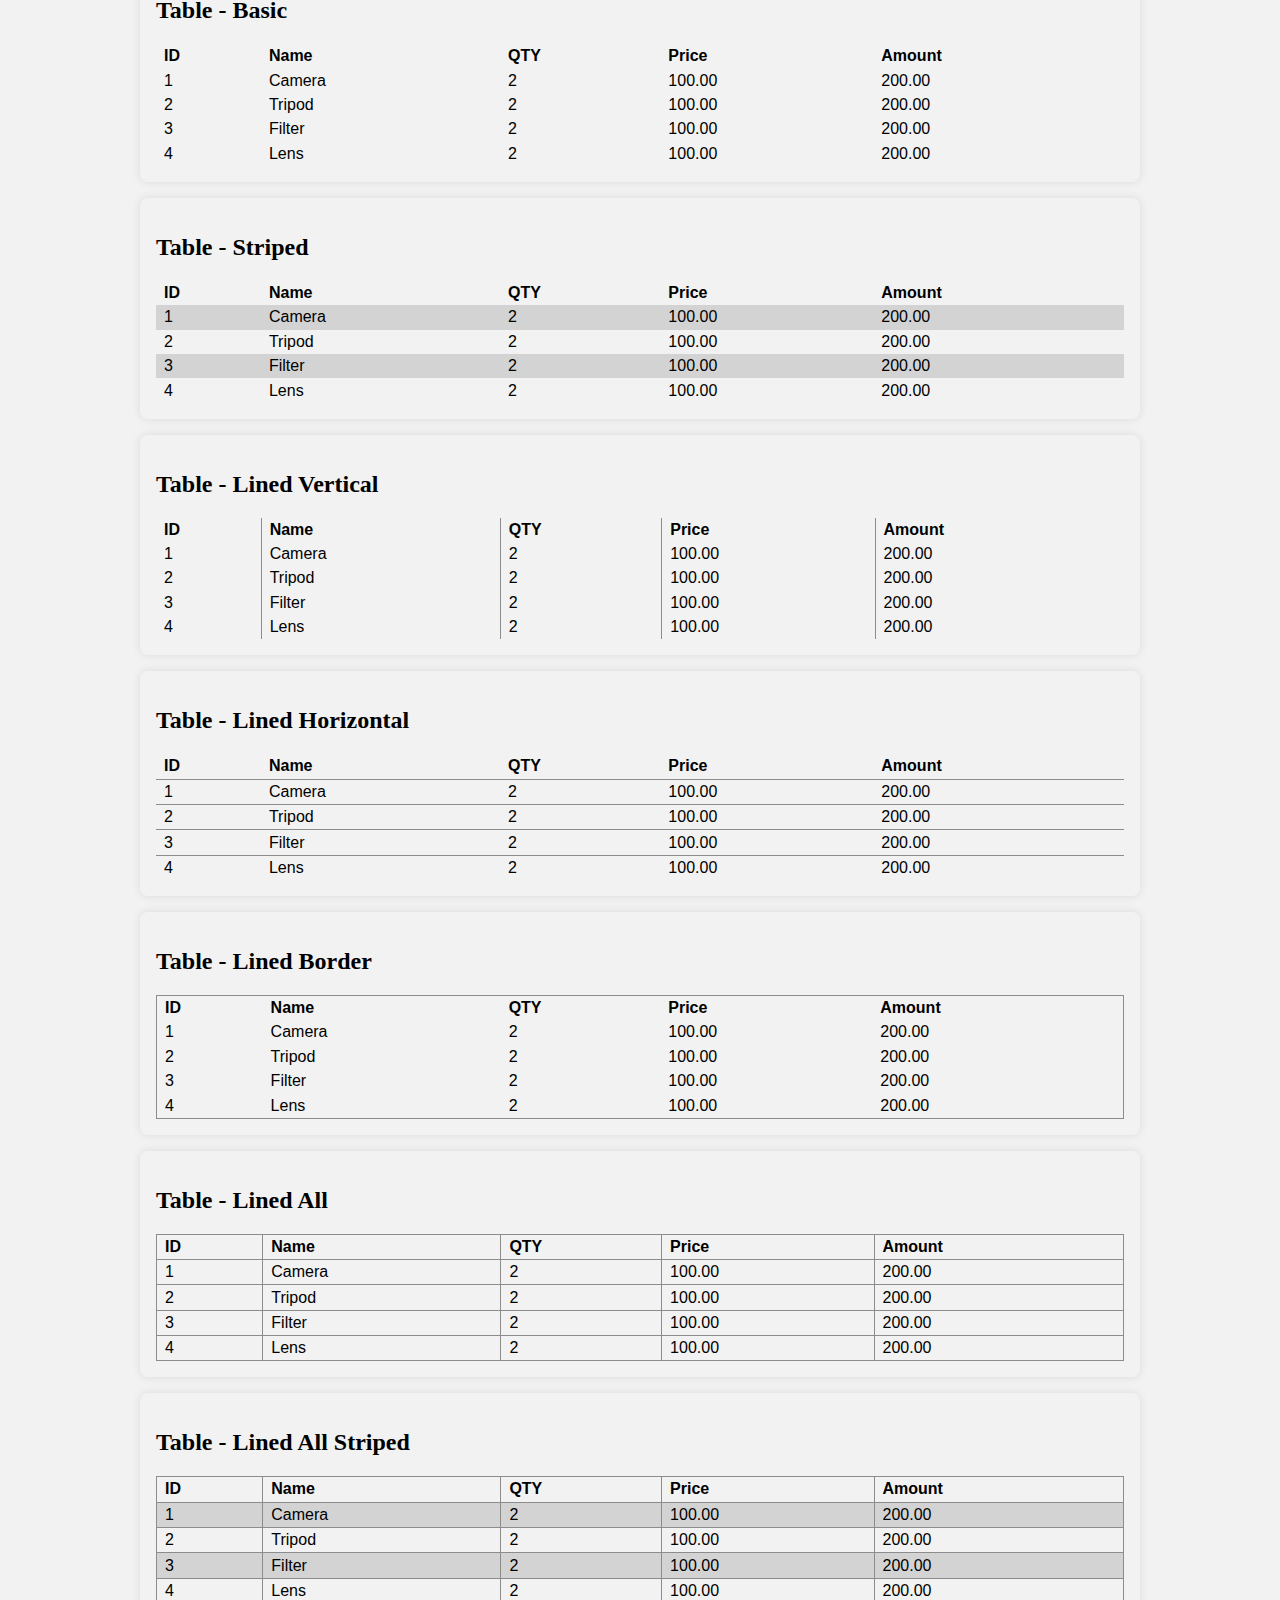
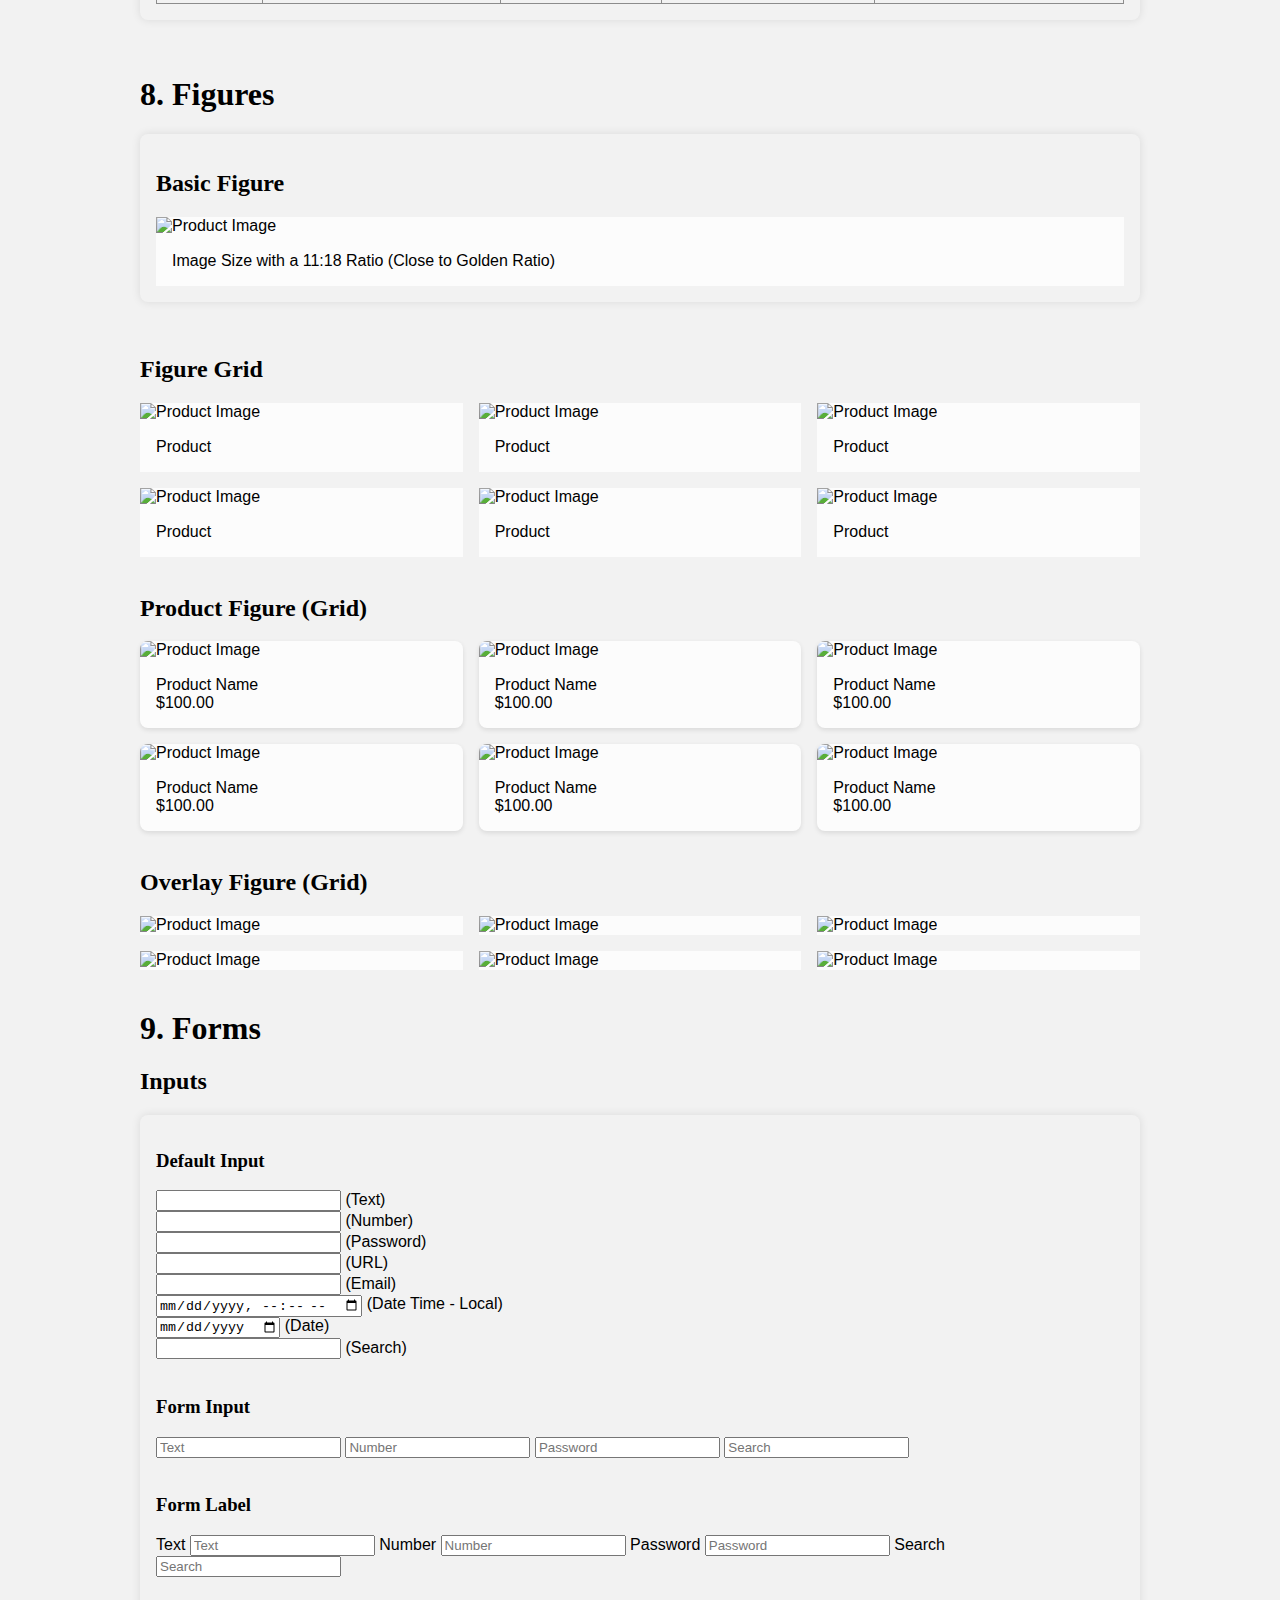
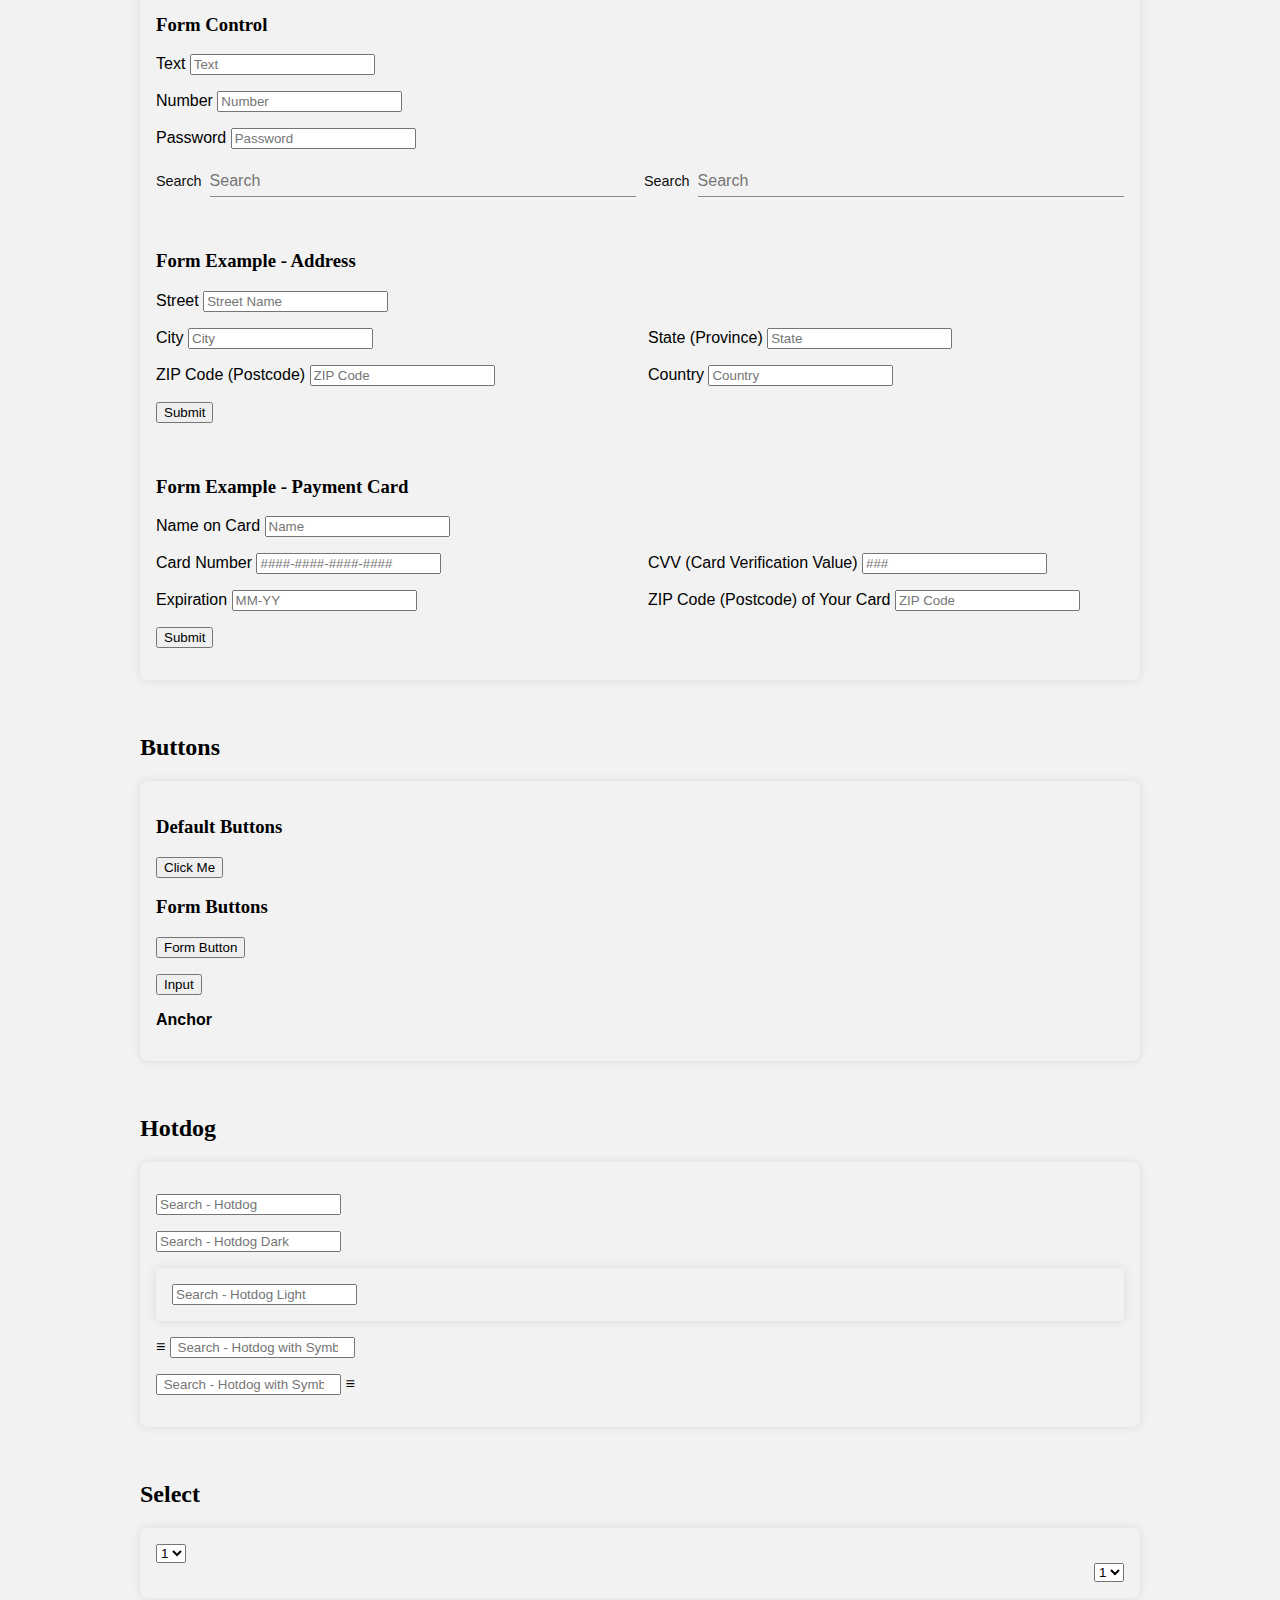
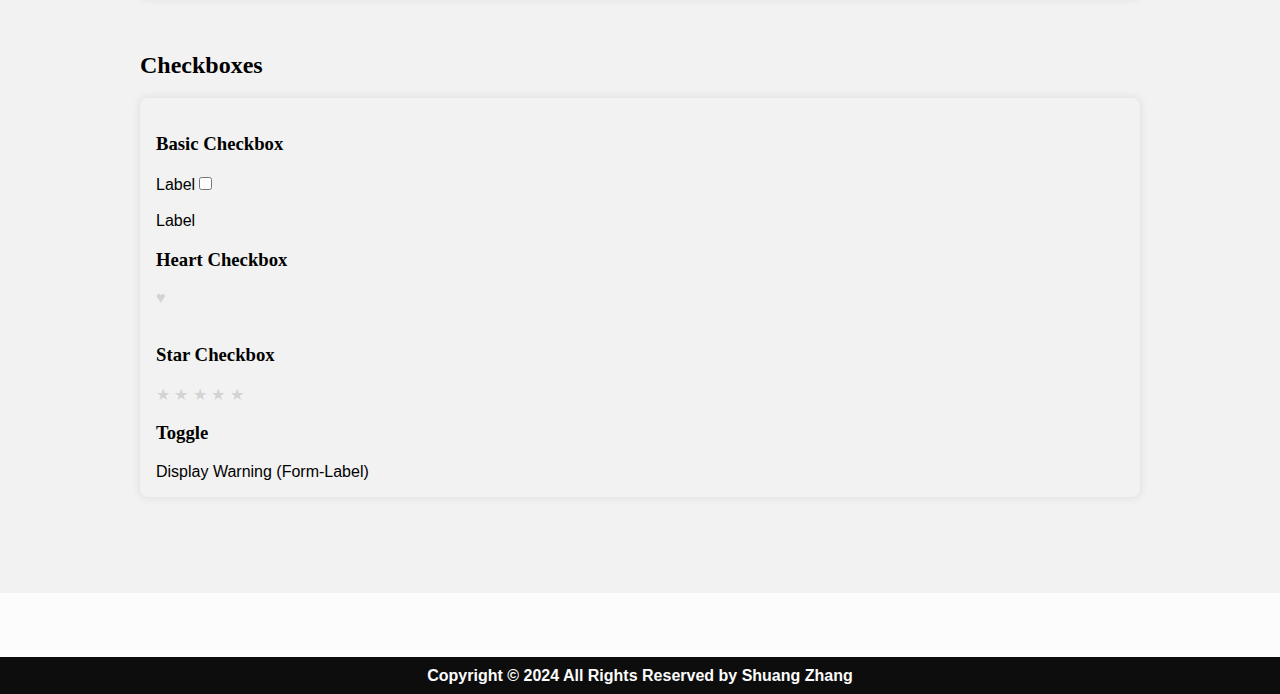
==== commit 2b669837: "Module 13" ====
--- a/zhang.shuang/styleguide/index.html
+++ b/zhang.shuang/styleguide/index.html
@@ -391,19 +391,20 @@
 						<p>Container 1</p>
 					</div>
 					<div class="card soft bd-main-light">
-						<p>This is a paragraph.</p>
+						<p>It doesn't look like occupied, but each container</p>
 					</div>
 					<div class="card soft bd-main-light">
 					</div>
 				</div>
 				<div class="container display-flex">
 					<div class="card soft bd-main-light">
-						<p>Container 2</p>
-					</div>
-					<div class="card soft bd-main-light">
-						<p>This is a paragraph.</p>
-					</div>
-					<div class="card soft bd-main-light">
+						<p>Container 2 (Div 1)</p>
+					</div>
+					<div class="card soft bd-main-light">
+						<p>reserves the rest of the space in its line.</p>
+					</div>
+					<div class="card soft bd-main-light">
+						<p>(Div 3)</p>
 					</div>
 				</div>
 				<div class="container flex-none">
@@ -423,12 +424,45 @@
 						<p>Container 1</p>
 					</div>
 					<div class="card soft bd-main-light">
+						<p>The last container in the line </p>
+					</div>
+					<div class="card soft bd-main-light">
+						<p></p>
+					</div>
+				</div>
+				<div class="container display-inline-flex">
+					<div class="card soft bd-main-light">
+						<p>Container 2</p>
+					</div>
+					<div class="card soft bd-main-light">
+						<p>reserves the rest of the space.</p>
+					</div>
+					<div class="card soft bd-main-light">
+					</div>
+				</div>
+				<div class="container flex-none">
+					<div class="card soft bd-main-light">
+						<p>Container 3</p>
+					</div>
+					<div class="card soft bd-main-light">
+						<p>Flex None</p>
+					</div>
+				</div>
+			</div>
+
+			<div class="card soft">
+				<h2>Flex Stretch</h2>
+				<div class="container flex-stretch">
+					<div class="card soft bd-main-light">
+						<p>Container 1</p>
+					</div>
+					<div class="card soft bd-main-light">
 						<p>This is a paragraph.</p>
 					</div>
 					<div class="card soft bd-main-light">
 					</div>
 				</div>
-				<div class="container display-inline-flex">
+				<div class="container flex-stretch">
 					<div class="card soft bd-main-light">
 						<p>Container 2</p>
 					</div>
@@ -449,27 +483,27 @@
 			</div>
 
 			<div class="card soft">
-				<h2>Display Flex Stretch</h2>
-				<div class="container flex-stretch">
+				<h2 id="flexjustify">Display Flex + Flex Justify Center</h2>
+				<div class="container display-flex flex-justify-center">
 					<div class="card soft bd-main-light">
 						<p>Container 1</p>
 					</div>
 					<div class="card soft bd-main-light">
+						<p>Put the container in the center of the line (row).</p>
+					</div>
+					<div class="card soft bd-main-light">
+					</div>
+				</div>
+				<div class="container display-flex flex-justify-center">
+					<div class="card soft bd-main-light">
+						<p>Container 2</p>
+					</div>
+					<div class="card soft bd-main-light">
 						<p>This is a paragraph.</p>
 					</div>
 					<div class="card soft bd-main-light">
 					</div>
 				</div>
-				<div class="container flex-stretch">
-					<div class="card soft bd-main-light">
-						<p>Container 2</p>
-					</div>
-					<div class="card soft bd-main-light">
-						<p>This is a paragraph.</p>
-					</div>
-					<div class="card soft bd-main-light">
-					</div>
-				</div>
 				<div class="container flex-none">
 					<div class="card soft bd-main-light">
 						<p>Container 3</p>
@@ -478,48 +512,16 @@
 						<p>Flex None</p>
 					</div>
 				</div>
-			</div>
-
-			<div class="card soft">
-				<h2 id="flexjustify">Display Flex + Justify Center</h2>
-				<div class="container display-flex flex-justify-center">
+			</div>	
+
+			<div class="card soft">
+				<h2>Display Flex + Flex Align Center</h2>
+				<div class="container display-flex flex-align-center">
 					<div class="card soft bd-main-light">
 						<p>Container 1</p>
 					</div>
 					<div class="card soft bd-main-light">
-						<p>This is a paragraph.</p>
-					</div>
-					<div class="card soft bd-main-light">
-					</div>
-				</div>
-				<div class="container display-flex flex-justify-center">
-					<div class="card soft bd-main-light">
-						<p>Container 2</p>
-					</div>
-					<div class="card soft bd-main-light">
-						<p>This is a paragraph.</p>
-					</div>
-					<div class="card soft bd-main-light">
-					</div>
-				</div>
-				<div class="container flex-none">
-					<div class="card soft bd-main-light">
-						<p>Container 3</p>
-					</div>
-					<div class="card soft bd-main-light">
-						<p>Flex None</p>
-					</div>
-				</div>
-			</div>	
-
-			<div class="card soft">
-				<h2>Display Flex + Align Center</h2>
-				<div class="container display-flex flex-align-center">
-					<div class="card soft bd-main-light">
-						<p>Container 1</p>
-					</div>
-					<div class="card soft bd-main-light">
-						<p>This is a paragraph.</p>
+						<p>Put the container in the center of the vertical column.</p>
 					</div>
 					<div class="card soft bd-main-light">
 					</div>
--- a/zhang.shuang/lib/css/styleguide.css
+++ b/zhang.shuang/lib/css/styleguide.css
@@ -92,8 +92,13 @@
 
 .flex-align-center { align-items:center; }
 .flex-justify-center { justify-content:center; }
+.flex-justify-end { justify-content:flex-end; }
 
 .flex-column { flex-direction:column; }
+
+.margin-left-auto {
+	margin-left: auto;
+}
 
 /* SMALL CLASSES */
 
@@ -176,6 +181,10 @@
 
 .kerning-1 {
 	letter-spacing: -0.6px;
+}
+
+.text-deco-none {
+	text-decoration: none;
 }
 
 /* COMPONENT CLASSES */
@@ -202,6 +211,10 @@
 .nav .active a {
 	background-color: var(--color-neutral-light);
 	color: var(--color-main-medium);
+}
+
+.navbar h1 a:hover {
+    text-decoration: none;
 }
 
 .nav-material ul,
@@ -292,7 +305,7 @@
 	padding: 0 2em;
 }
 
-footer{
+.footer{
 	background-color: var(--color-black);
 	color: var(--color-white);
 
@@ -574,6 +587,10 @@
 .form-control {
 	margin: 1em 0;
 }
+
+.form-control.display-flex {
+    align-items: center; /* Vertically center align items */
+    gap: 0.5em;
 
 .form-select>select,
 .hotdog,
@@ -609,20 +626,26 @@
 }
 
 .form-button {
-	background-color: var(--color-neutral-dark);
-	color: var(--color-white);
-	padding: 0.5em 1em;
+	background-color: var(--color-neutral-medium);
+	color: var(--color-neutral-dark);
 	border: 1px solid var(--color-white);
-	border-radius: 0.5em;
+	padding: 0.1em 0.6em;
+	height: 1.5em;
+	border-radius: 1em;
 	cursor: pointer;
 	text-align: center;
+	
+}
+
+.form-button.inline {
+	width: initial;
 }
 
 .form-button:hover {
 	text-decoration: none;
 	background-color: var(--color-white);
 	color: var(--color-main-medium);
-	border: 1px solid var(--color-white);
+	border: 0.5px solid var(--color-neutral-medium);
 /*	transform: scale(1.05)*/
 }
 
@@ -633,11 +656,13 @@
 
 .hotdog {
 	background-color: var(--color-neutral-light);
-	color: var(--color-black);
+	color: var(--color-white);
 	border-radius: 2em;
 	border: 1px solid var(--color-neutral-medium);
-	padding: 0.5em 1.5em;
+	padding: 0.5em 1em;
+	height: 1.8em;
 	display: flex;
+	align-items: center;
 }
 
 .hotdog input {
@@ -646,7 +671,15 @@
 
 .hotdog.dark {
 	background-color: var(--color-neutral-dark);
-	color: var(--color-neutral-light);
+	color: var(--color-white);
+}
+
+.hotdog.dark input {
+    color: var(--color-white);
+}
+
+.hotdog.dark input::placeholder {
+    color: var(--color-neutral-medium);
 }
 
 .hotdog.light {
@@ -654,17 +687,28 @@
 	color: var(--color-black);
 }
 
-
+.hotdog.light input {
+    color: var(--color-neutral-dark);
+}
+
+.hotdog.light input::placeholder {
+    color: var(--color-neutral-medium);
+}
+
+.form-select {
+	border: 1px solid var(--color-neutral-medium);
+	border-radius: 0.2em;
+	position: relative;
+	width: auto;
+	min-width: 120px;
+}
 
 .form-select>select {
-	padding: 0.5em 1em;
-	background-color: var(--color-white);
-	border-radius: 0.3em;
+	padding: 0.3em 1em;
+	background-color: var(--color-neutral-light);
+	color: var(--color-neutral-dark);
+	border-radius: 0.5em;
 	cursor: pointer;
-}
-
-.form-select {
-	position: relative;
 }
 
 
--- a/zhang.shuang/css/storetheme.css
+++ b/zhang.shuang/css/storetheme.css
@@ -159,4 +159,14 @@
 /*	width: 5em; */
 /*	height: 8em;*/
 	object-fit: contain;
-}+}
+
+
+span.badge:not(:empty)::after {
+	content: ')';
+}
+
+span.badge:not(:empty)::before {
+	content: '(';
+}
+
